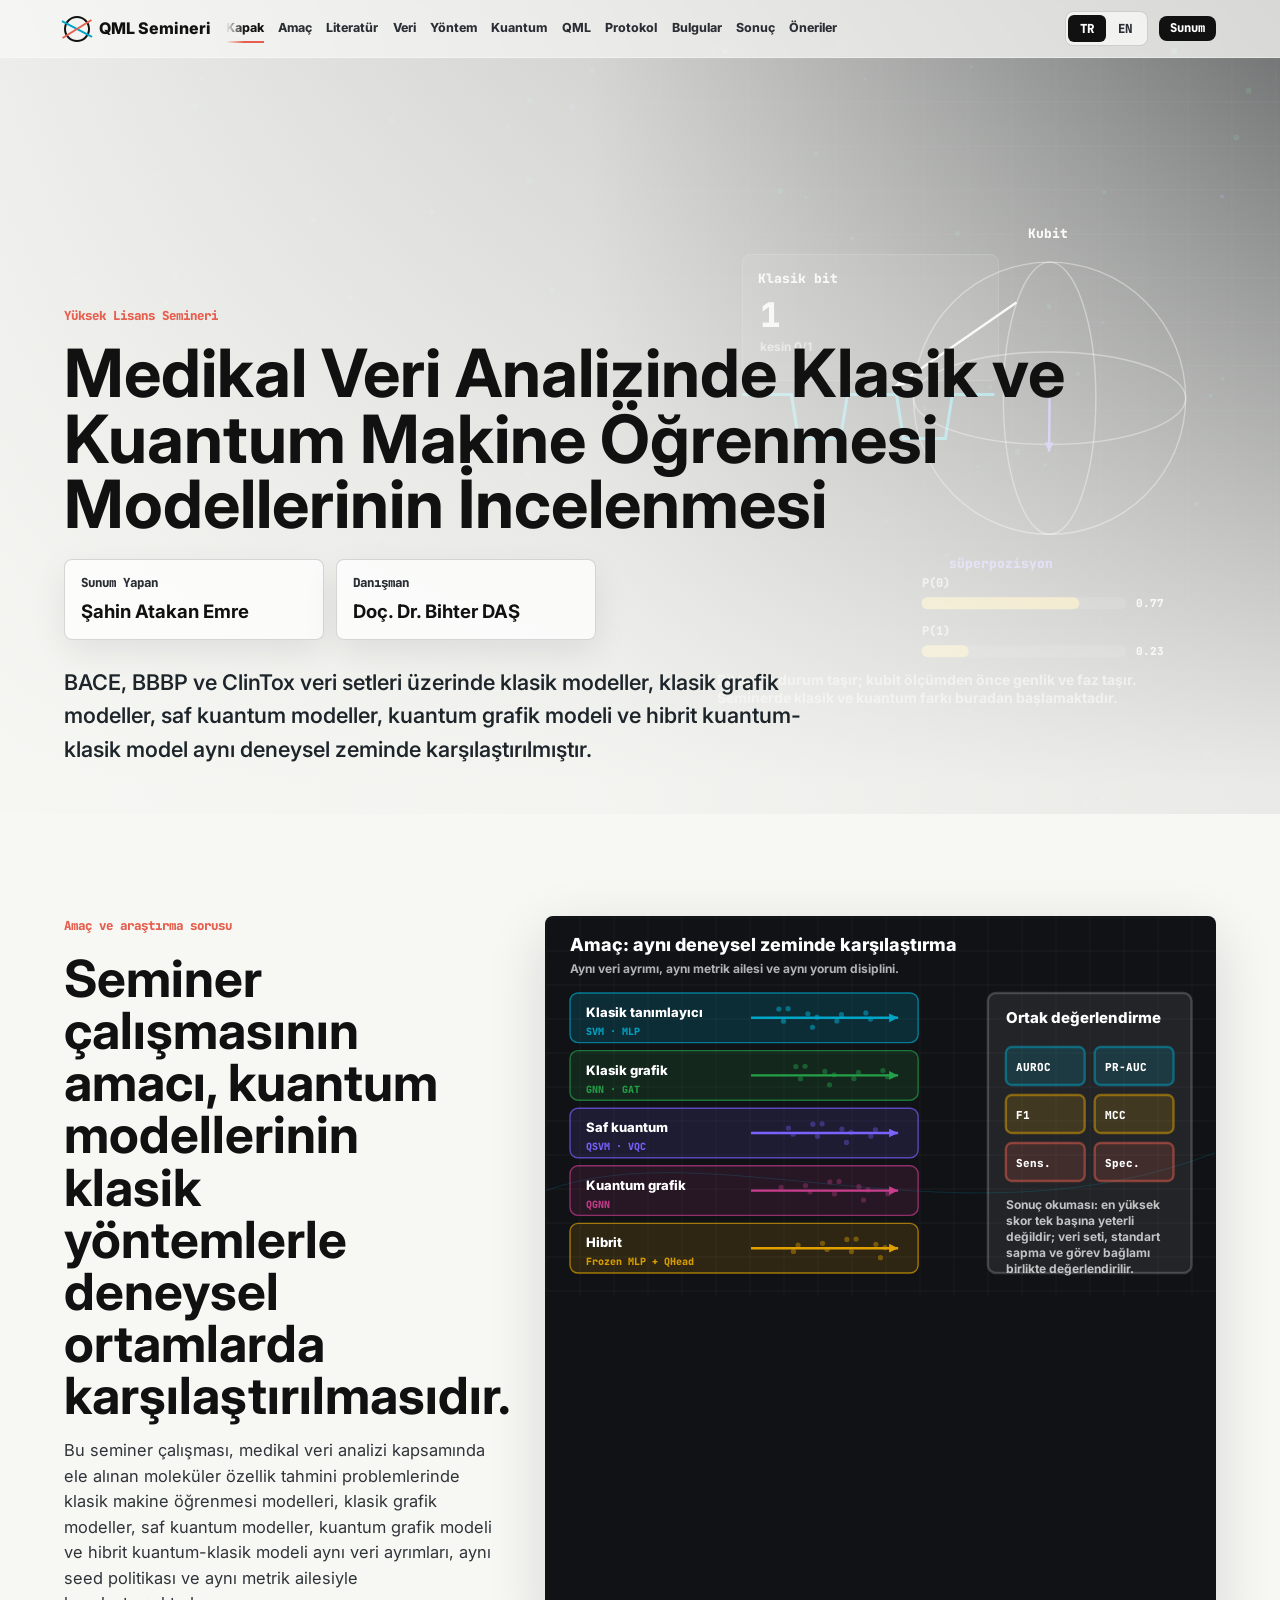
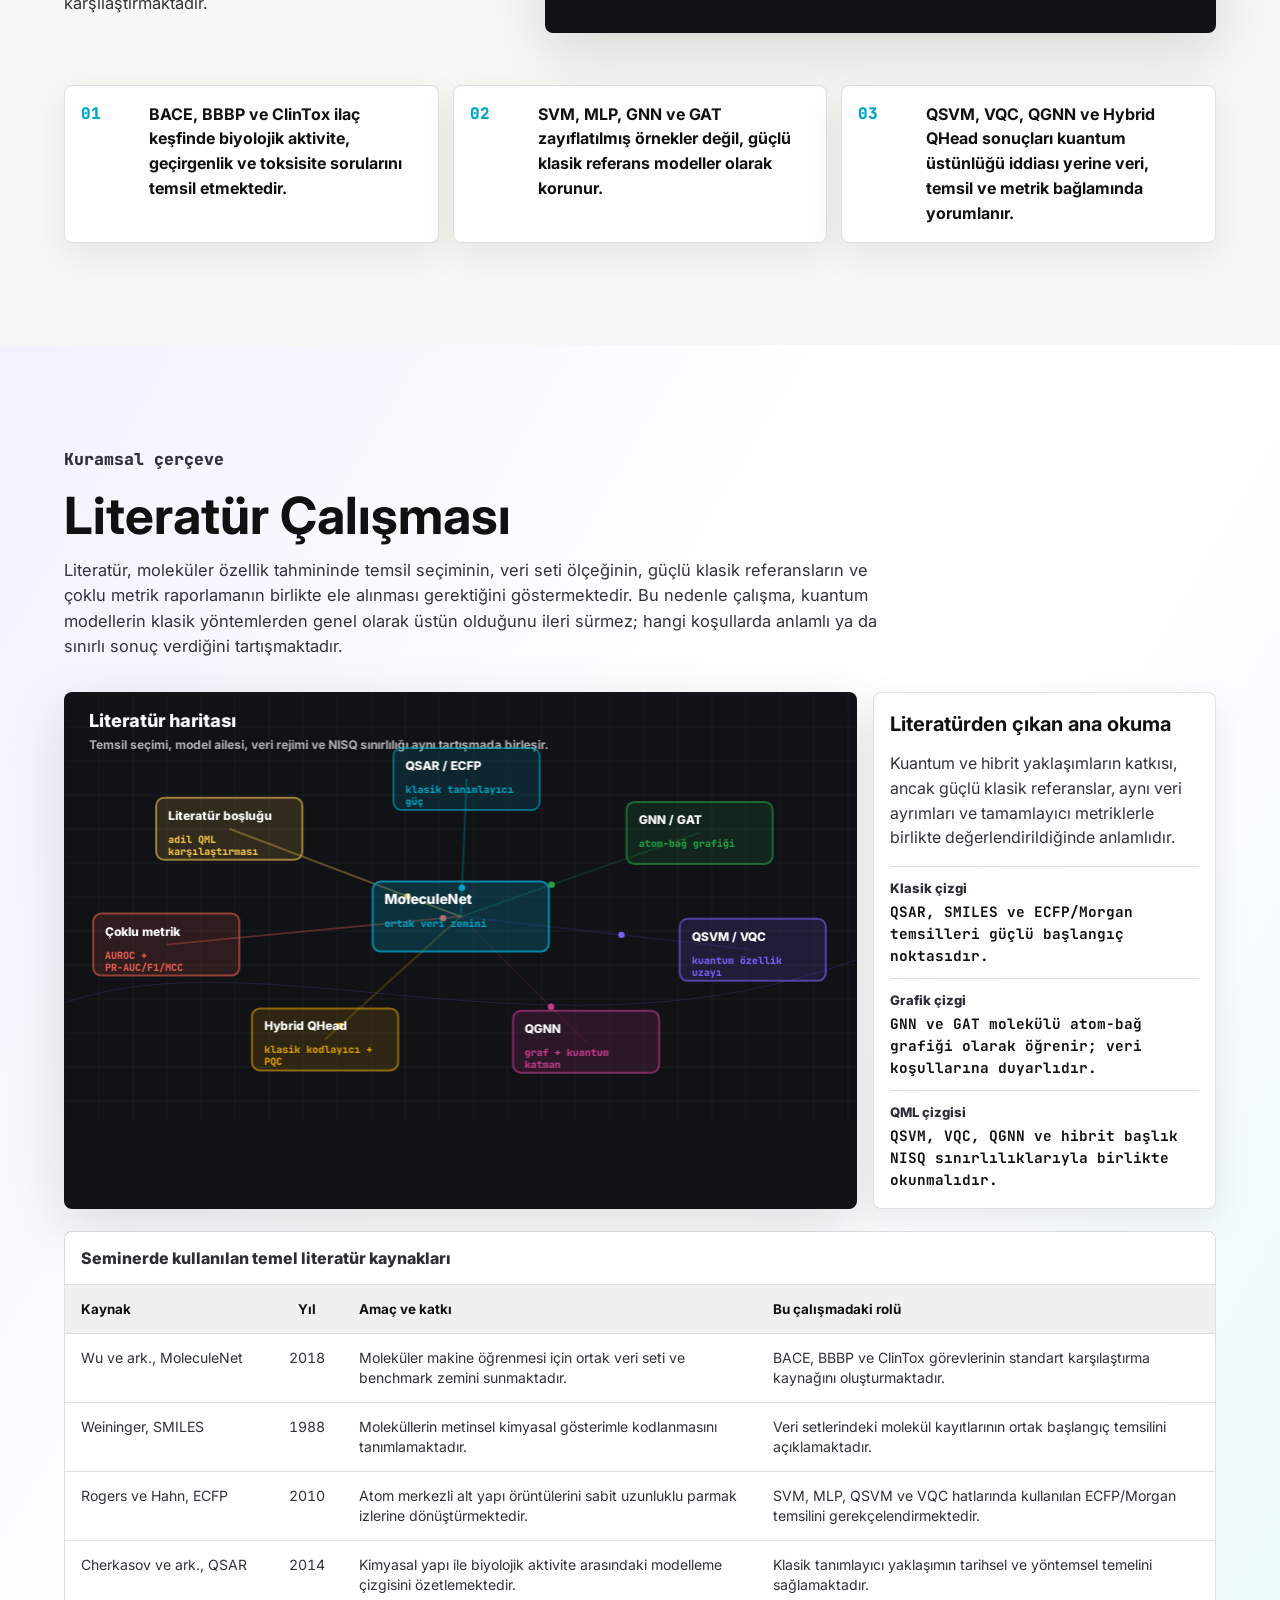
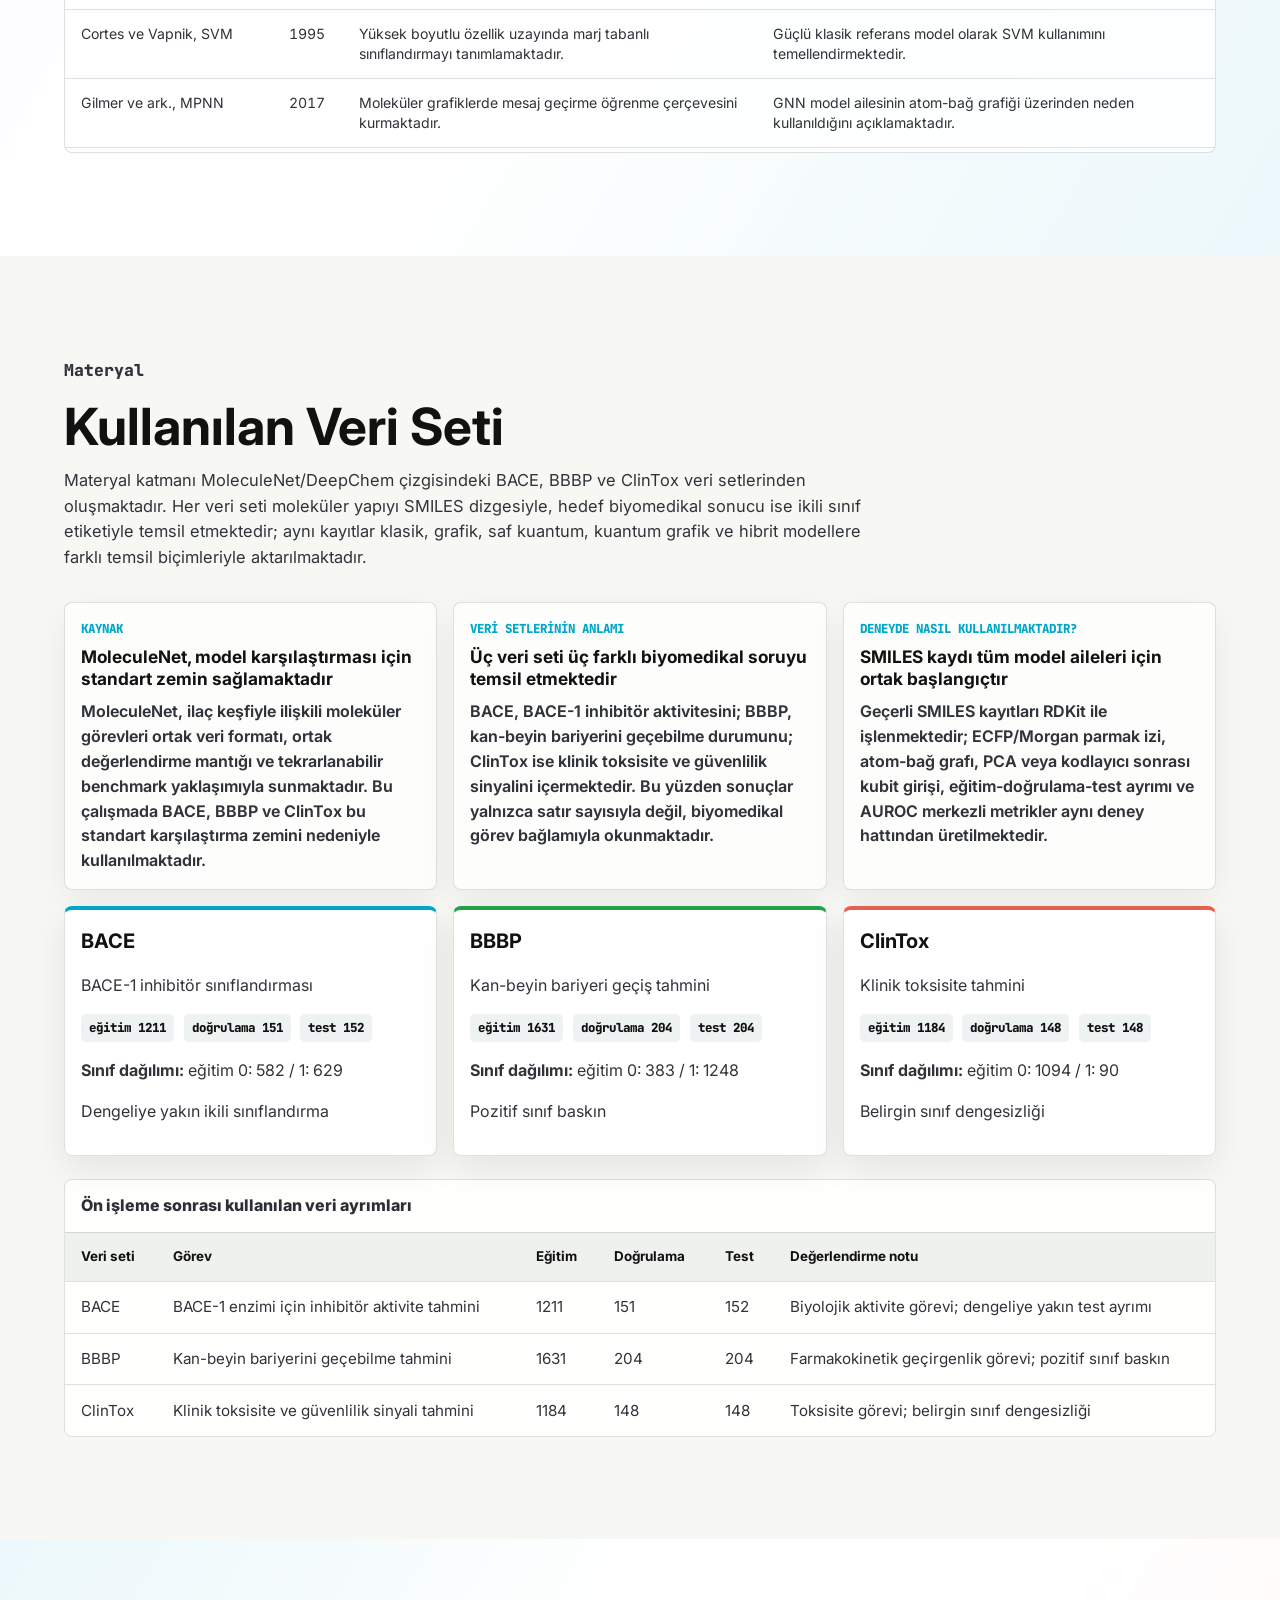
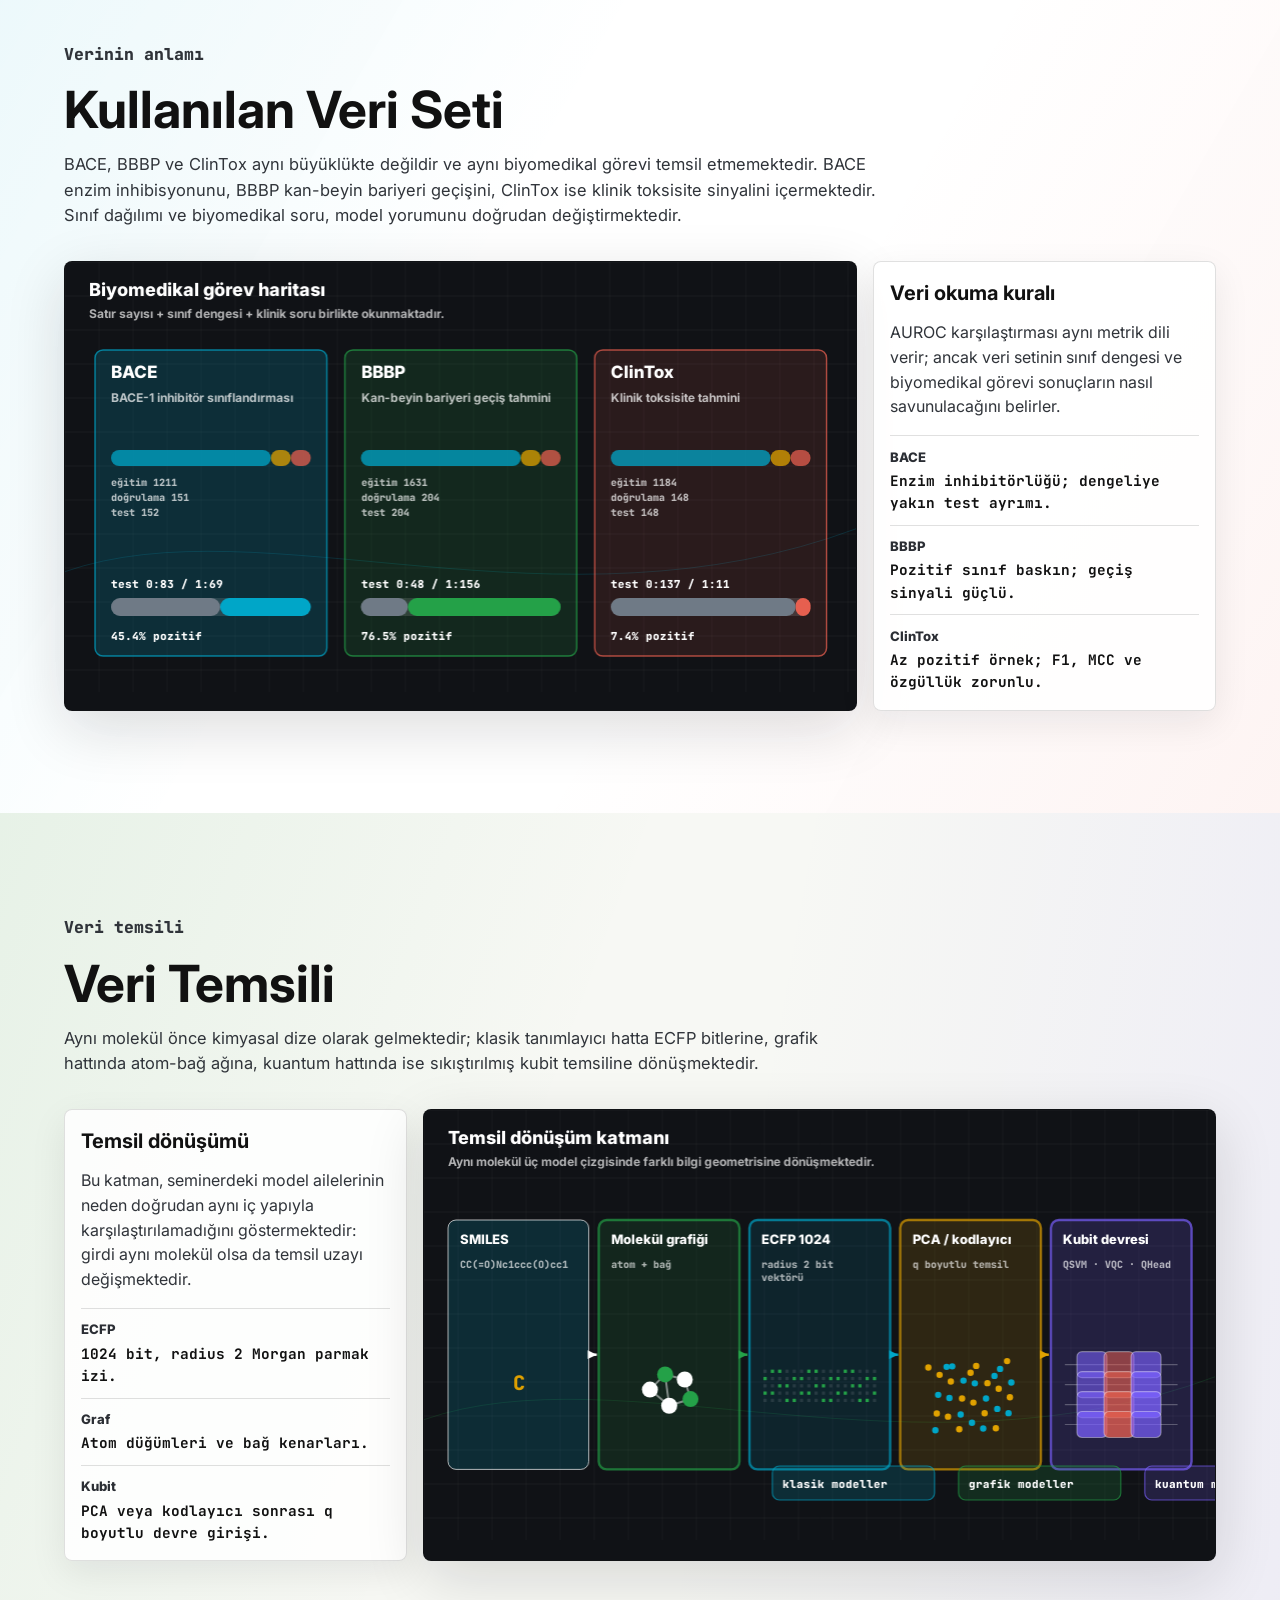
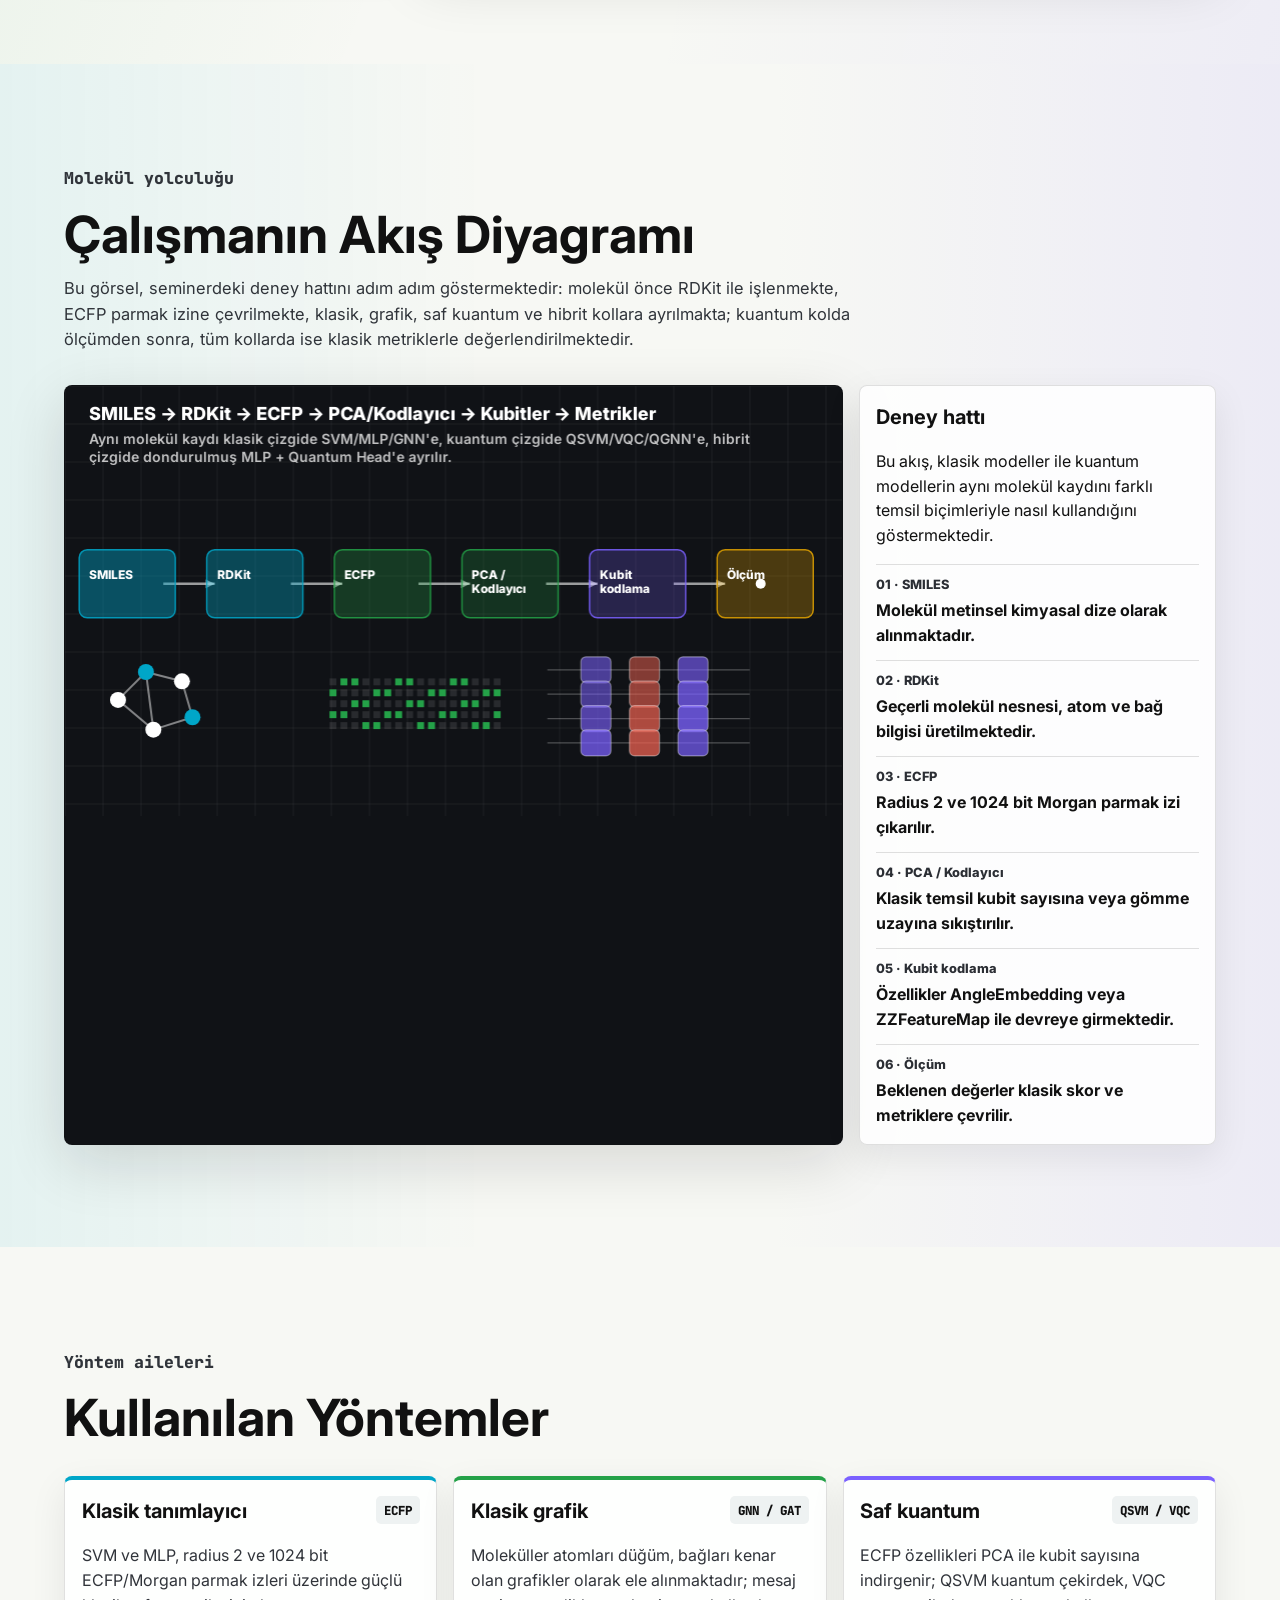
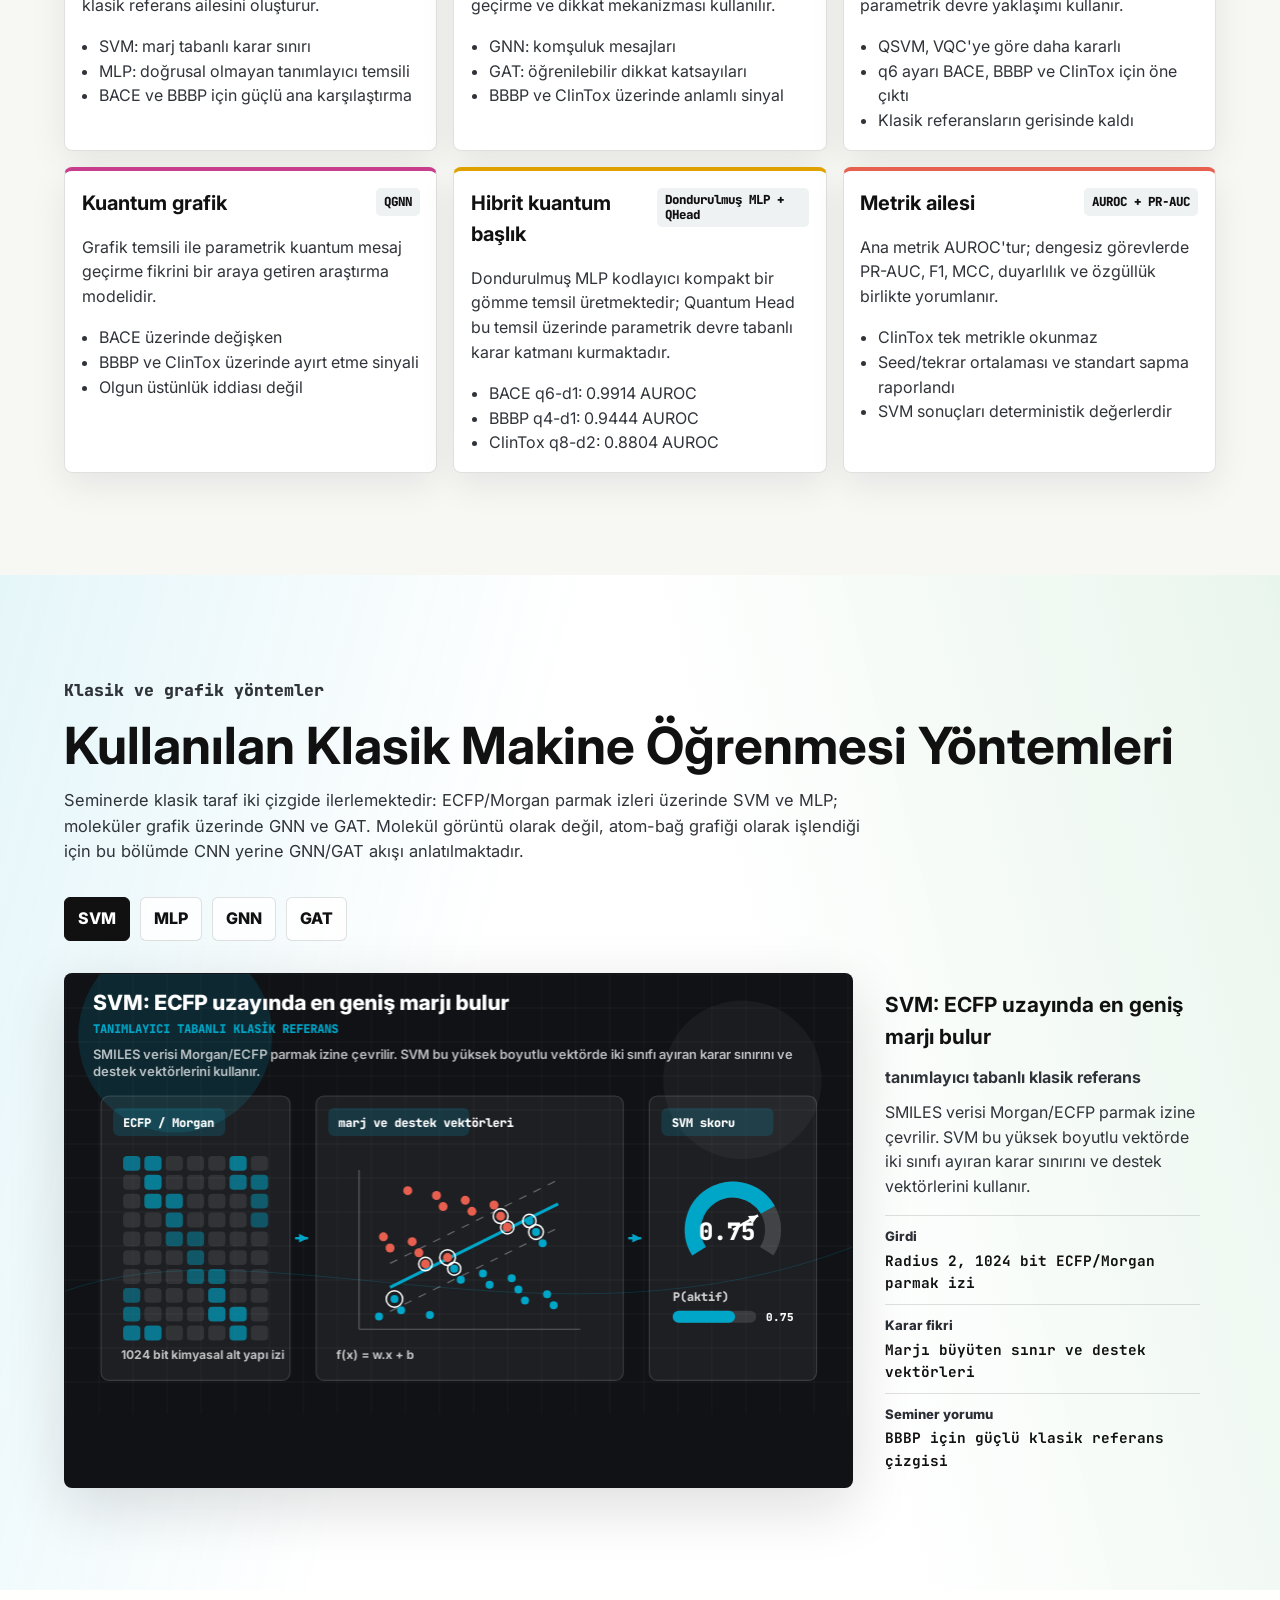
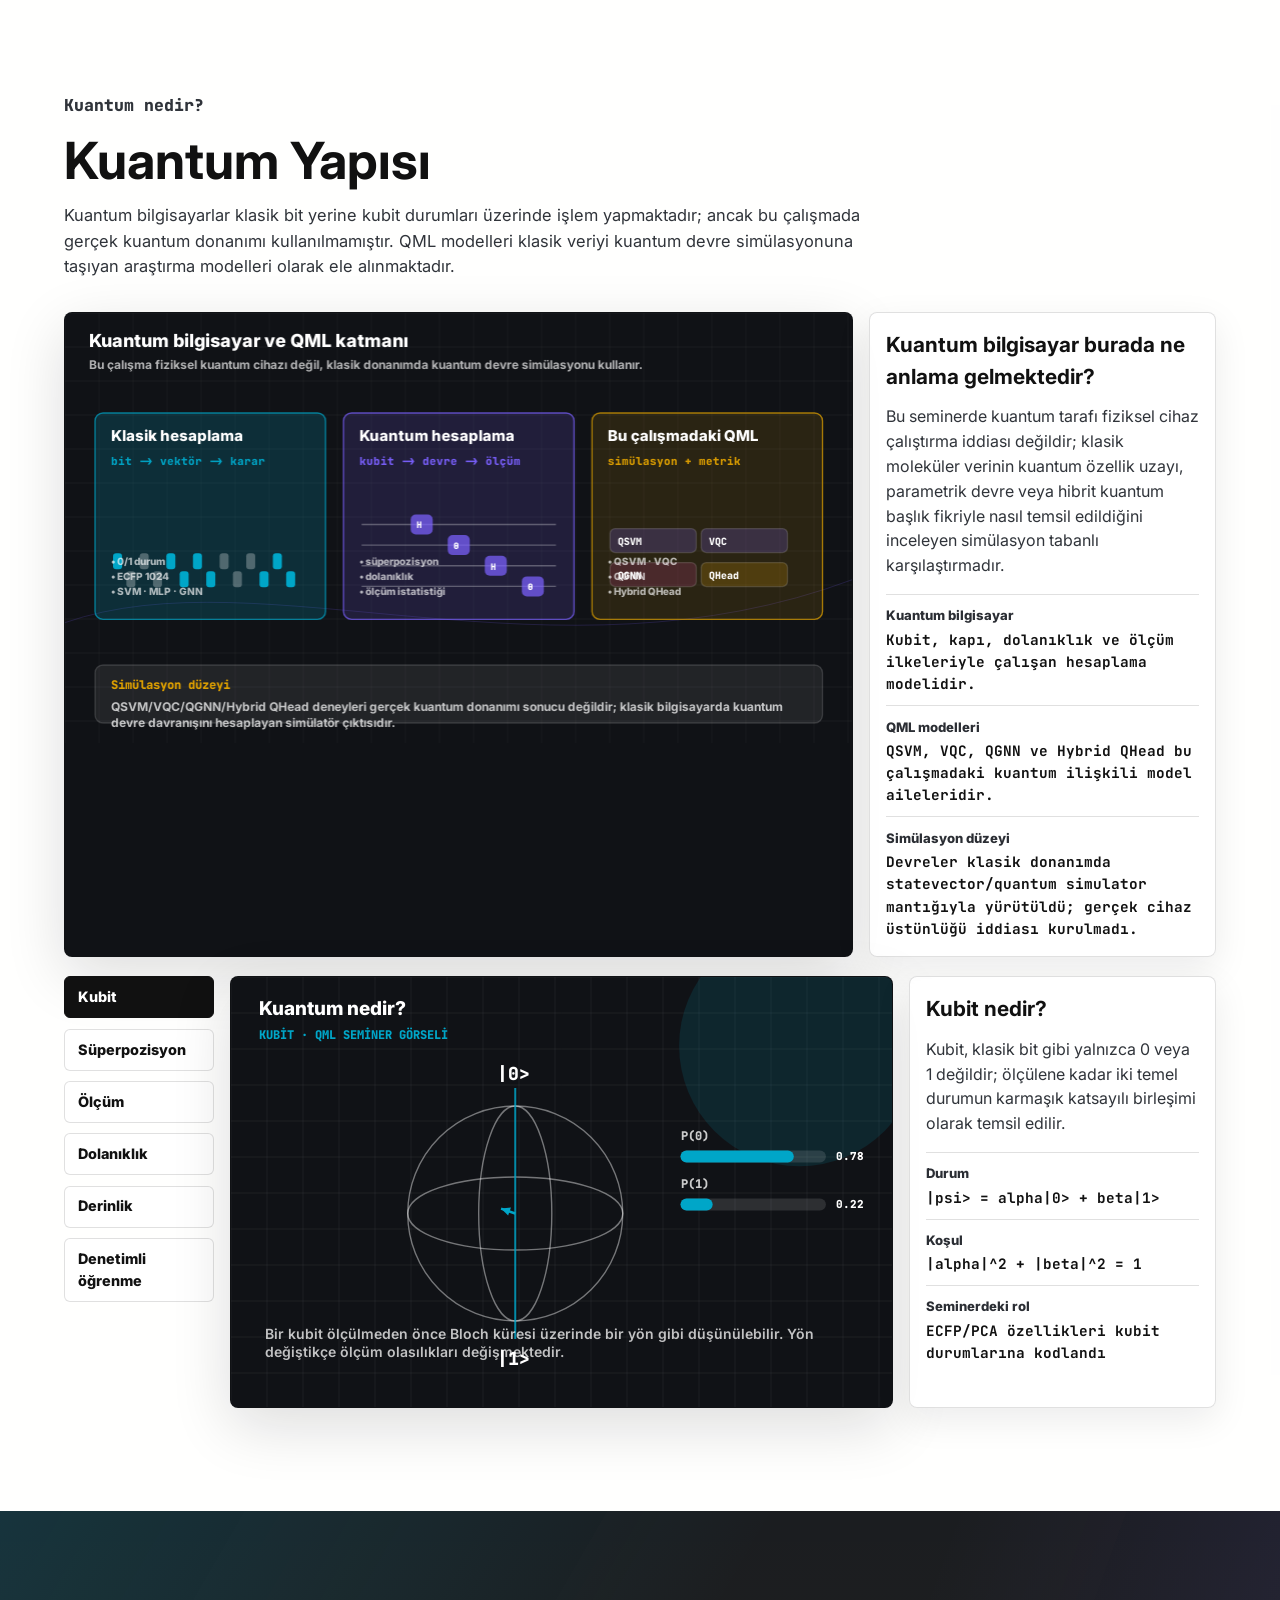
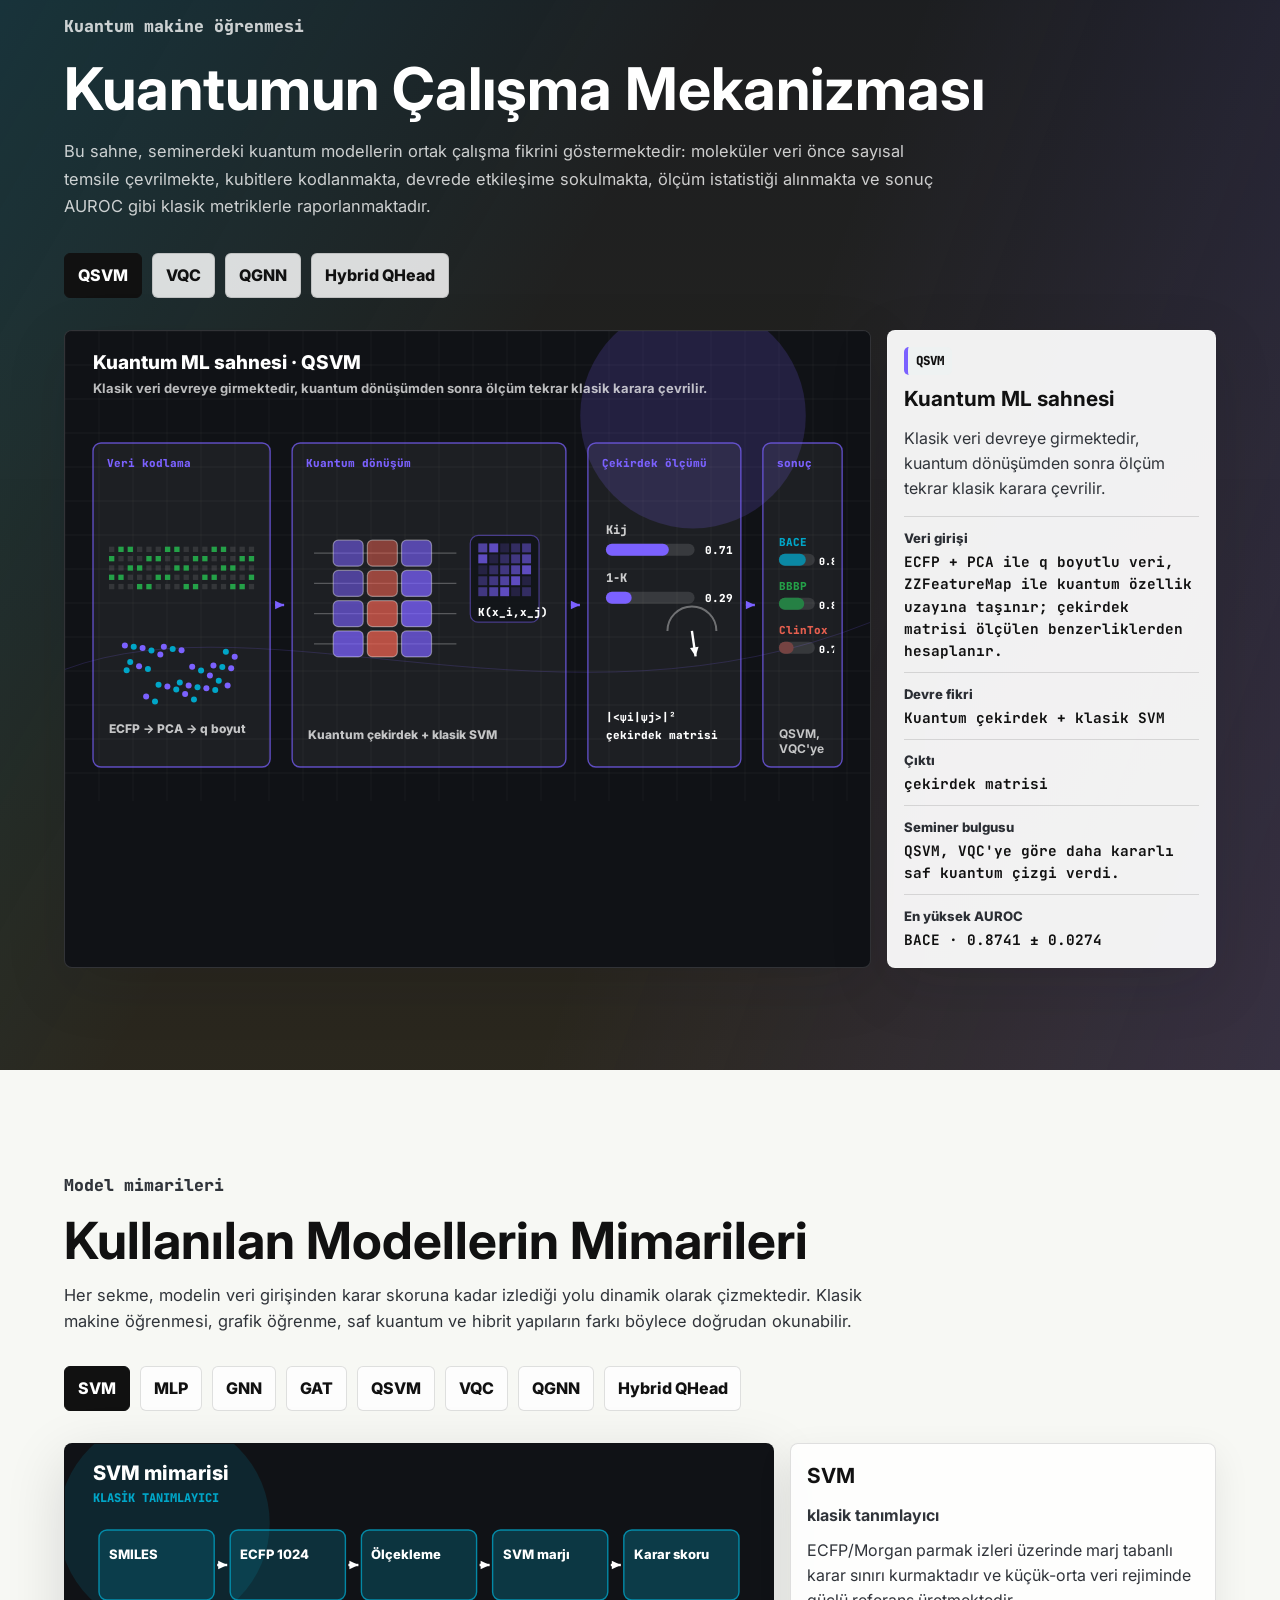
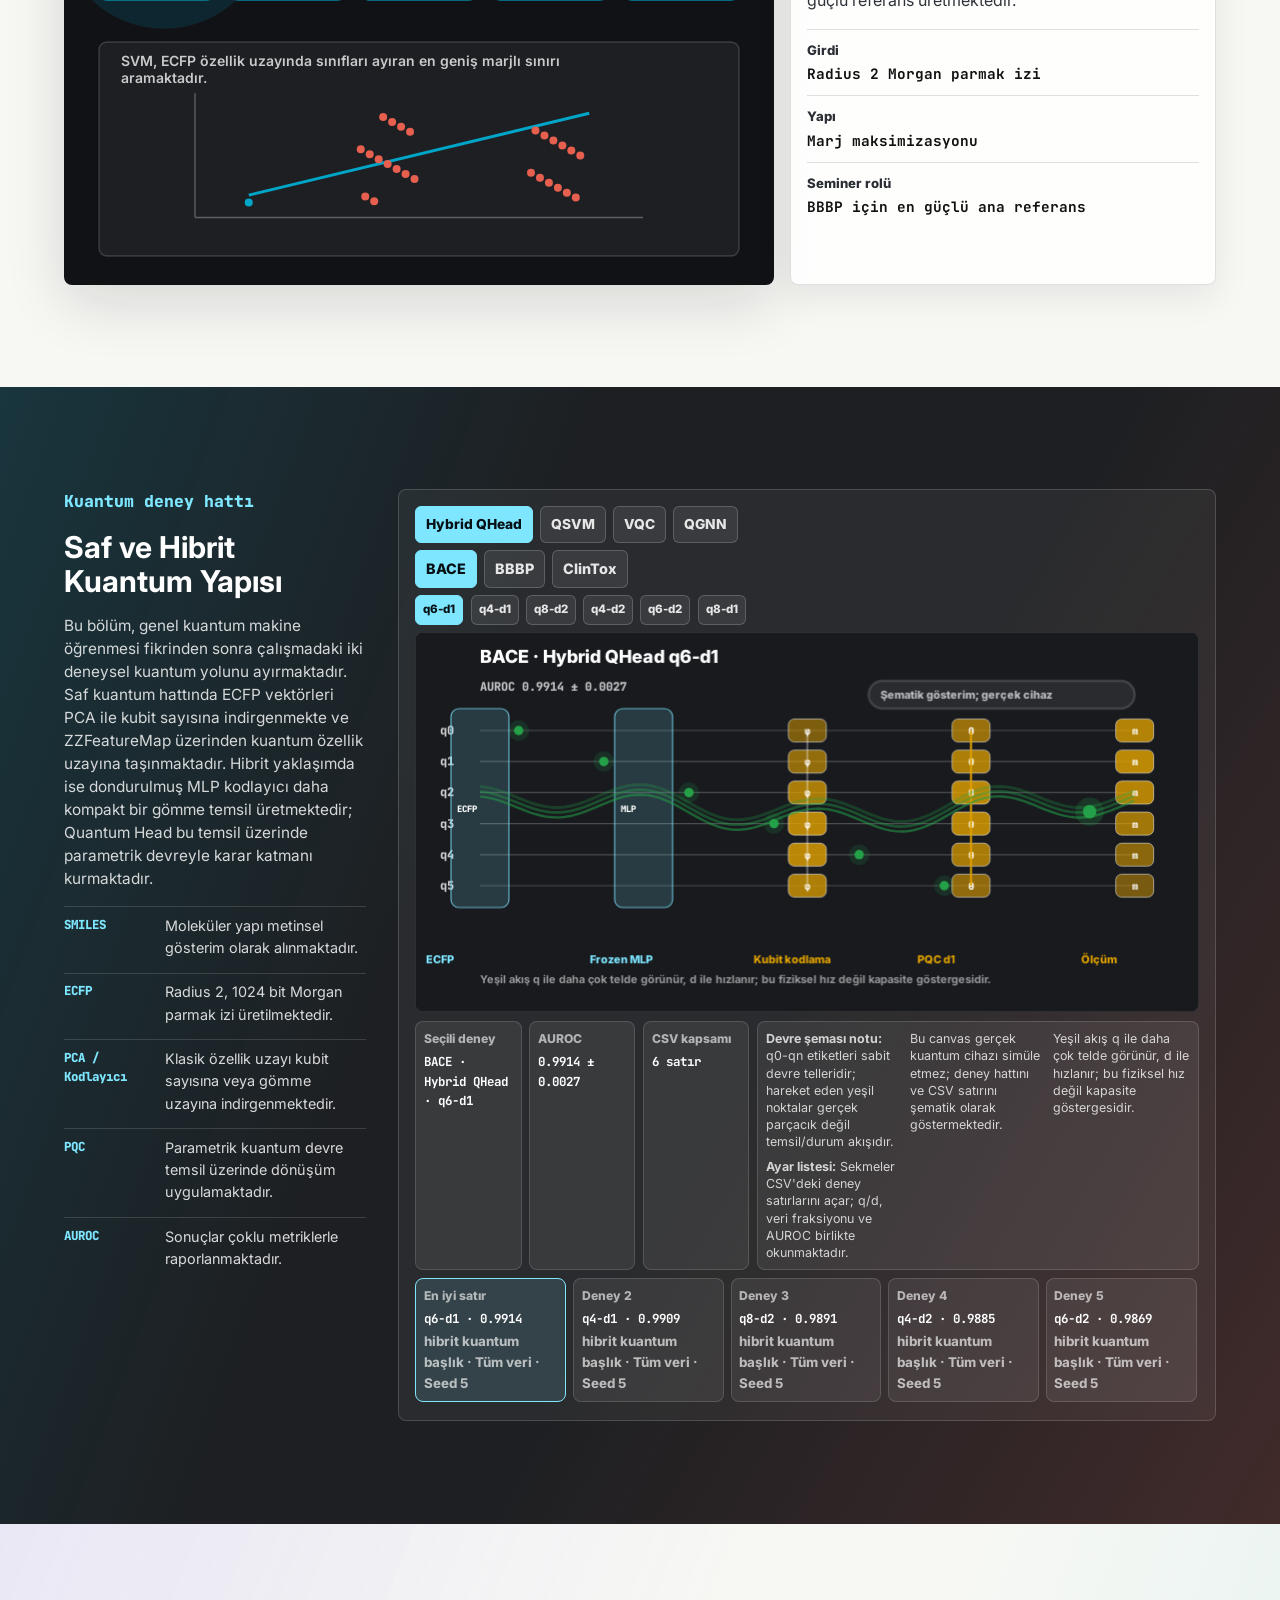
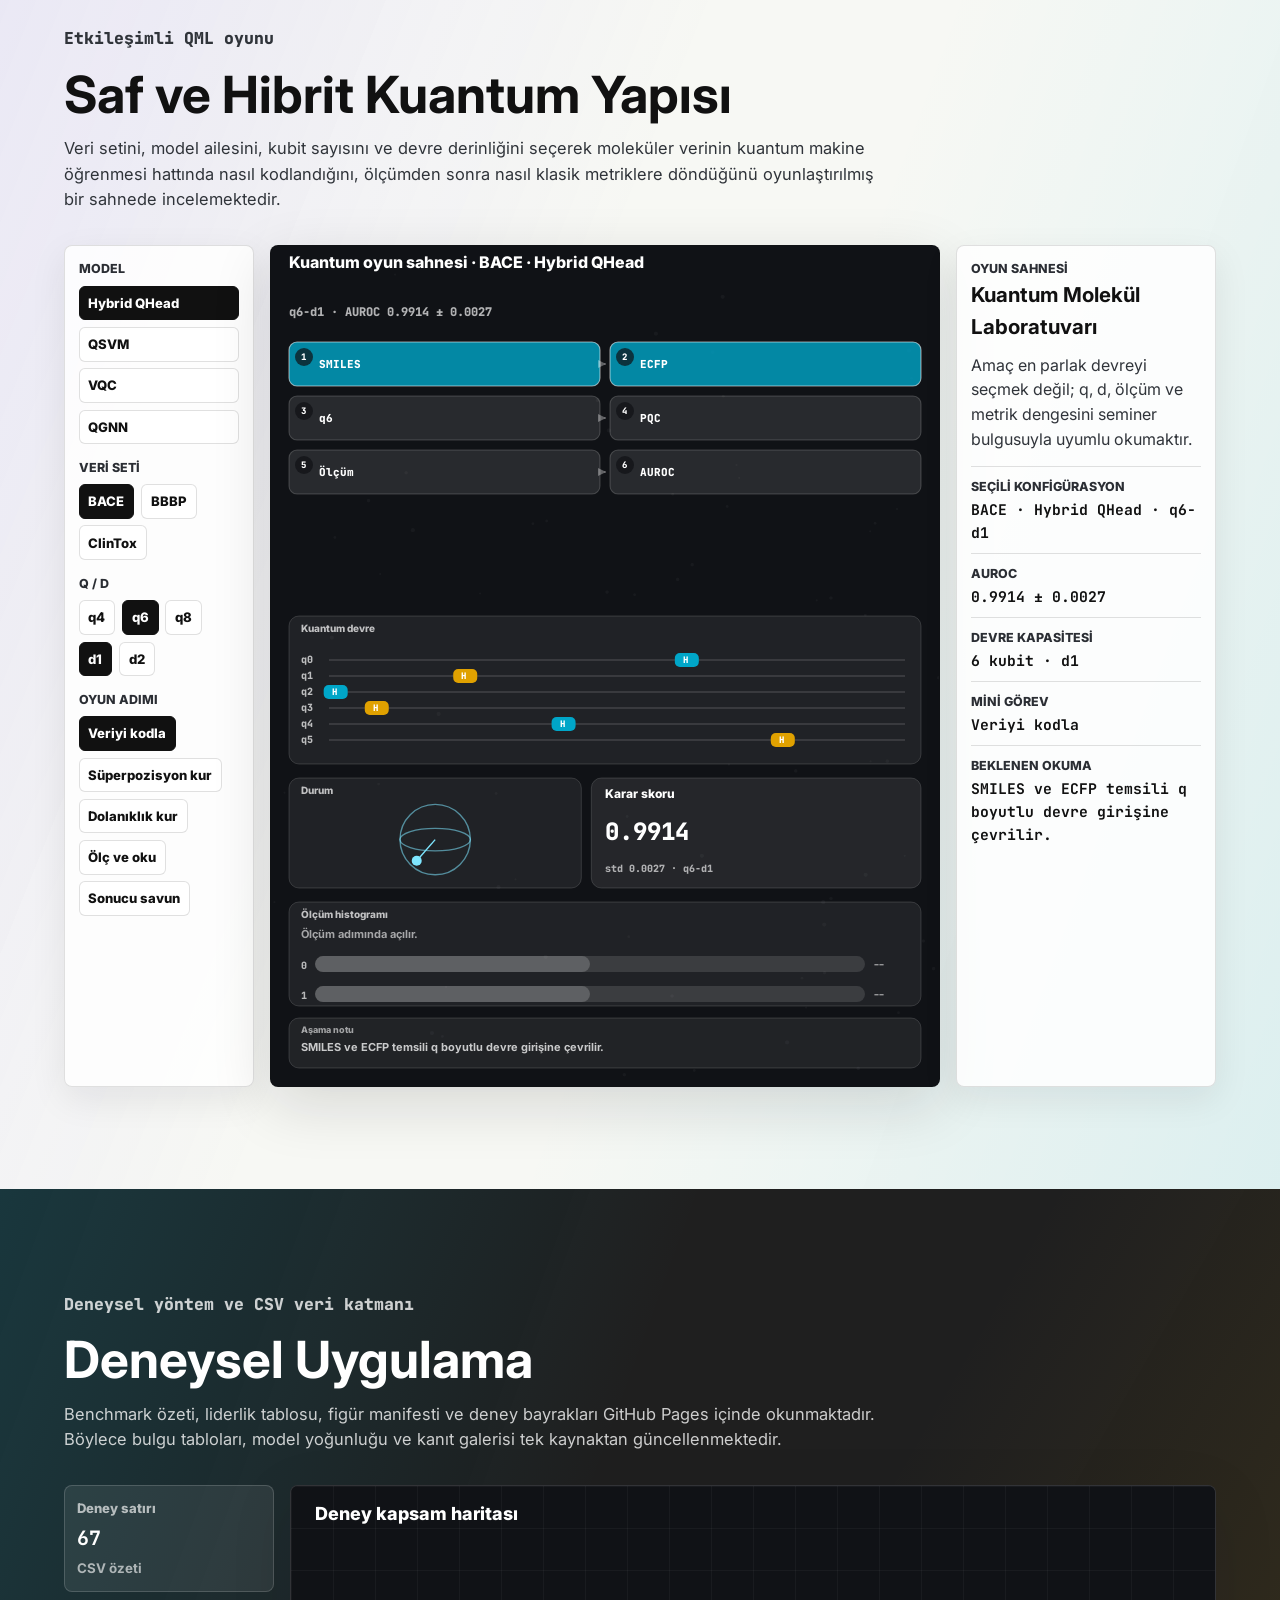
==== frontend/index.html @ 1db584b2 "Add presentation mode for QML seminar with new HTML and CSS styles - Introduced a new HTML file for " ====
<!doctype html>
<html lang="tr">
<head>
  <meta charset="utf-8">
  <meta name="viewport" content="width=device-width, initial-scale=1">
  <meta name="description" content="Medikal veri analizinde klasik ve kuantum makine öğrenmesi modellerinin moleküler özellik tahmini üzerindeki karşılaştırmalı seminer anlatımı.">
  <title>Medikal Veri Analizinde Klasik ve Kuantum Makine Öğrenmesi Modellerinin İncelenmesi</title>
  <link rel="preconnect" href="https://fonts.googleapis.com">
  <link rel="preconnect" href="https://fonts.gstatic.com" crossorigin>
  <link href="https://fonts.googleapis.com/css2?family=Inter:wght@400;500;600;700;800&family=JetBrains+Mono:wght@500;700&display=swap" rel="stylesheet">
  <link rel="stylesheet" href="styles.css?v=20260609-literature-table-1">
</head>
<body>
  <canvas id="quantumField" aria-hidden="true"></canvas>

  <header class="site-header">
    <a class="brand" href="#kapak" aria-label="Ana bölüme git">
      <span class="brand-mark"></span>
      <span>QML Semineri</span>
    </a>
    <div class="header-actions">
      <nav class="nav-links" aria-label="Sayfa bölümleri">
        <a href="#kapak">Kapak</a>
        <a href="#amac">Amaç</a>
        <a href="#literatur">Literatür</a>
        <a href="#veri">Veri</a>
        <a href="#modeller">Yöntem</a>
        <a href="#kuantum-temelleri">Kuantum</a>
        <a href="#quantum-ml-akisi">QML</a>
        <a href="#deney-protokolu">Protokol</a>
        <a href="#sonuclar">Bulgular</a>
        <a href="#sonuc">Sonuç</a>
        <a href="#oneriler">Öneriler</a>
      </nav>
      <div class="language-switcher" aria-label="Dil seçimi">
        <button class="language-button" type="button" data-lang="tr" aria-pressed="true">TR</button>
        <button class="language-button" type="button" data-lang="en" aria-pressed="false">EN</button>
      </div>
      <a class="presentation-link" href="sunum.html" target="_blank" rel="noopener">Sunum</a>
    </div>
  </header>

  <main id="top">
    <section id="kapak" class="hero section-band">
      <canvas id="heroQuantumCanvas" class="hero-quantum-canvas" width="1400" height="900" aria-hidden="true"></canvas>
      <div class="hero-copy">
        <p class="eyebrow">Yüksek Lisans Semineri</p>
        <h1>Medikal Veri Analizinde Klasik ve Kuantum Makine Öğrenmesi Modellerinin İncelenmesi</h1>
        <div class="seminar-cover-meta" aria-label="Seminer kapak bilgileri">
          <div>
            <span>Sunum Yapan</span>
            <strong>Şahin Atakan Emre</strong>
          </div>
          <div>
            <span>Danışman</span>
            <strong>Doç. Dr. Bihter DAŞ</strong>
          </div>
        </div>
        <p class="hero-text">
          BACE, BBBP ve ClinTox veri setleri üzerinde klasik modeller, klasik grafik
          modeller, saf kuantum modeller, kuantum grafik modeli ve hibrit kuantum-klasik
          model aynı deneysel zeminde karşılaştırılmıştır.
        </p>
      </div>
    </section>

    <section id="amac" class="intro-grid section-band">
      <article class="statement">
        <p class="section-kicker">Amaç ve araştırma sorusu</p>
        <h2>Seminer çalışmasının amacı, kuantum modellerinin klasik yöntemlerle deneysel ortamlarda karşılaştırılmasıdır.</h2>
        <p>
          Bu seminer çalışması, medikal veri analizi kapsamında ele alınan moleküler
          özellik tahmini problemlerinde klasik makine öğrenmesi modelleri, klasik grafik
          modeller, saf kuantum modeller, kuantum grafik modeli ve hibrit
          kuantum-klasik modeli aynı veri ayrımları, aynı seed politikası ve aynı metrik
          ailesiyle karşılaştırmaktadır.
        </p>
      </article>
      <div class="aim-visual-stage">
        <canvas id="researchAimCanvas" width="980" height="560" aria-label="Seminer amacını ve karşılaştırma hattını gösteren dinamik görsel"></canvas>
      </div>
      <div class="thesis-points">
        <div class="point">
          <span>01</span>
          <p>BACE, BBBP ve ClinTox ilaç keşfinde biyolojik aktivite, geçirgenlik ve toksisite sorularını temsil etmektedir.</p>
        </div>
        <div class="point">
          <span>02</span>
          <p>SVM, MLP, GNN ve GAT zayıflatılmış örnekler değil, güçlü klasik referans modeller olarak korunur.</p>
        </div>
        <div class="point">
          <span>03</span>
          <p>QSVM, VQC, QGNN ve Hybrid QHead sonuçları kuantum üstünlüğü iddiası yerine veri, temsil ve metrik bağlamında yorumlanır.</p>
        </div>
      </div>
    </section>

    <section id="literatur" class="section-band literature-section">
      <div class="section-heading">
        <p class="section-kicker">Kuramsal çerçeve</p>
        <h2>Literatür Çalışması</h2>
        <p>
          Literatür, moleküler özellik tahmininde temsil seçiminin, veri seti ölçeğinin,
          güçlü klasik referansların ve çoklu metrik raporlamanın birlikte ele alınması
          gerektiğini göstermektedir. Bu nedenle çalışma, kuantum modellerin klasik yöntemlerden
          genel olarak üstün olduğunu ileri sürmez; hangi koşullarda anlamlı ya da sınırlı
          sonuç verdiğini tartışmaktadır.
        </p>
      </div>
      <div class="visual-layout">
        <div class="visual-stage">
          <canvas id="literatureMapCanvas" width="1180" height="620" aria-label="Literatür çalışmasını klasik, grafik, kuantum ve hibrit araştırma çizgileriyle gösteren dinamik harita"></canvas>
        </div>
        <aside class="visual-note">
          <h3>Literatürden çıkan ana okuma</h3>
          <p>Kuantum ve hibrit yaklaşımların katkısı, ancak güçlü klasik referanslar, aynı veri ayrımları ve tamamlayıcı metriklerle birlikte değerlendirildiğinde anlamlıdır.</p>
          <div class="visual-note-list">
            <div><span>Klasik çizgi</span><strong>QSAR, SMILES ve ECFP/Morgan temsilleri güçlü başlangıç noktasıdır.</strong></div>
            <div><span>Grafik çizgi</span><strong>GNN ve GAT molekülü atom-bağ grafiği olarak öğrenir; veri koşullarına duyarlıdır.</strong></div>
            <div><span>QML çizgisi</span><strong>QSVM, VQC, QGNN ve hibrit başlık NISQ sınırlılıklarıyla birlikte okunmalıdır.</strong></div>
          </div>
        </aside>
      </div>
      <div class="literature-table-wrap" aria-label="Seminer literatür kaynakları tablosu">
        <table class="data-table literature-table">
          <caption>Seminerde kullanılan temel literatür kaynakları</caption>
          <thead>
            <tr>
              <th>Kaynak</th>
              <th>Yıl</th>
              <th>Amaç ve katkı</th>
              <th>Bu çalışmadaki rolü</th>
            </tr>
          </thead>
          <tbody>
            <tr>
              <td>Wu ve ark., MoleculeNet</td>
              <td>2018</td>
              <td>Moleküler makine öğrenmesi için ortak veri seti ve benchmark zemini sunmaktadır.</td>
              <td>BACE, BBBP ve ClinTox görevlerinin standart karşılaştırma kaynağını oluşturmaktadır.</td>
            </tr>
            <tr>
              <td>Weininger, SMILES</td>
              <td>1988</td>
              <td>Moleküllerin metinsel kimyasal gösterimle kodlanmasını tanımlamaktadır.</td>
              <td>Veri setlerindeki molekül kayıtlarının ortak başlangıç temsilini açıklamaktadır.</td>
            </tr>
            <tr>
              <td>Rogers ve Hahn, ECFP</td>
              <td>2010</td>
              <td>Atom merkezli alt yapı örüntülerini sabit uzunluklu parmak izlerine dönüştürmektedir.</td>
              <td>SVM, MLP, QSVM ve VQC hatlarında kullanılan ECFP/Morgan temsilini gerekçelendirmektedir.</td>
            </tr>
            <tr>
              <td>Cherkasov ve ark., QSAR</td>
              <td>2014</td>
              <td>Kimyasal yapı ile biyolojik aktivite arasındaki modelleme çizgisini özetlemektedir.</td>
              <td>Klasik tanımlayıcı yaklaşımın tarihsel ve yöntemsel temelini sağlamaktadır.</td>
            </tr>
            <tr>
              <td>Cortes ve Vapnik, SVM</td>
              <td>1995</td>
              <td>Yüksek boyutlu özellik uzayında marj tabanlı sınıflandırmayı tanımlamaktadır.</td>
              <td>Güçlü klasik referans model olarak SVM kullanımını temellendirmektedir.</td>
            </tr>
            <tr>
              <td>Gilmer ve ark., MPNN</td>
              <td>2017</td>
              <td>Moleküler grafiklerde mesaj geçirme öğrenme çerçevesini kurmaktadır.</td>
              <td>GNN model ailesinin atom-bağ grafiği üzerinden neden kullanıldığını açıklamaktadır.</td>
            </tr>
            <tr>
              <td>Veličković ve ark., GAT</td>
              <td>2018</td>
              <td>Graf düğümleri arasında dikkat mekanizmalı mesaj ağırlıklandırması önermektedir.</td>
              <td>GAT modelinin komşu atom katkılarını öğrenilebilir ağırlıklarla ele almasını açıklamaktadır.</td>
            </tr>
            <tr>
              <td>Biamonte ve ark., QML</td>
              <td>2017</td>
              <td>Kuantum algoritmalar ile makine öğrenmesi ilişkisini genel çerçevede incelemektedir.</td>
              <td>QSVM, VQC, QGNN ve hibrit kuantum başlık tartışmasının kuramsal zeminini vermektedir.</td>
            </tr>
            <tr>
              <td>Preskill, NISQ</td>
              <td>2018</td>
              <td>Sınırlı kubit, gürültü ve devre derinliği koşullarındaki kuantum dönemi tanımlamaktadır.</td>
              <td>Gerçek kuantum donanımı yerine devre simülasyonu kullanılmasını sınırlılık bağlamına yerleştirmektedir.</td>
            </tr>
            <tr>
              <td>Havlíček ve ark., kuantum özellik uzayı</td>
              <td>2019</td>
              <td>Kuantum devreleriyle oluşturulan özellik uzaylarının sınıflandırmada kullanımını göstermektedir.</td>
              <td>QSVM ve kuantum çekirdek anlatımının temel dayanaklarından birini oluşturmaktadır.</td>
            </tr>
            <tr>
              <td>Schuld ve Killoran, Hilbert uzayı</td>
              <td>2019</td>
              <td>QML modellerini özellik Hilbert uzayları ve çekirdek bakışıyla açıklamaktadır.</td>
              <td>Kuantum veri kodlama ve kuantum özellik uzayı yorumunu akademik zemine taşımaktadır.</td>
            </tr>
            <tr>
              <td>Cerezo ve ark., VQA</td>
              <td>2021</td>
              <td>Varyasyonel kuantum algoritmaların olanaklarını ve optimizasyon sınırlılıklarını incelemektedir.</td>
              <td>VQC ve parametrik devre tabanlı hibrit başlık yorumunu desteklemektedir.</td>
            </tr>
            <tr>
              <td>Mari ve ark., hibrit transfer öğrenmesi</td>
              <td>2020</td>
              <td>Klasik ağ temsillerinin kuantum devrelerle birleştirilebileceğini göstermektedir.</td>
              <td>Dondurulmuş klasik kodlayıcı ve Quantum Head yaklaşımının hibrit mantığını açıklamaktadır.</td>
            </tr>
            <tr>
              <td>Cerezo ve ark., QML zorlukları</td>
              <td>2022</td>
              <td>QML için veri kodlama, eğitilebilirlik, genelleme ve donanım sınırlılıklarını tartışmaktadır.</td>
              <td>Kuantum üstünlüğü iddiası kurmadan dengeli deneysel yorum yapılmasını desteklemektedir.</td>
            </tr>
          </tbody>
        </table>
      </div>
    </section>

    <section id="veri" class="section-band">
      <div class="section-heading">
        <p class="section-kicker">Materyal</p>
        <h2>Kullanılan Veri Seti</h2>
        <p>
          Materyal katmanı MoleculeNet/DeepChem çizgisindeki BACE, BBBP ve ClinTox
          veri setlerinden oluşmaktadır. Her veri seti moleküler yapıyı SMILES dizgesiyle,
          hedef biyomedikal sonucu ise ikili sınıf etiketiyle temsil etmektedir; aynı kayıtlar
          klasik, grafik, saf kuantum, kuantum grafik ve hibrit modellere farklı temsil
          biçimleriyle aktarılmaktadır.
        </p>
      </div>
      <div class="material-source-grid" aria-label="Veri kaynağı, kullanım amacı ve içerik özeti">
        <article class="material-source-card">
          <span>Kaynak</span>
          <h3>MoleculeNet, model karşılaştırması için standart zemin sağlamaktadır</h3>
          <p>
            MoleculeNet, ilaç keşfiyle ilişkili moleküler görevleri ortak veri formatı,
            ortak değerlendirme mantığı ve tekrarlanabilir benchmark yaklaşımıyla sunmaktadır.
            Bu çalışmada BACE, BBBP ve ClinTox bu standart karşılaştırma zemini nedeniyle kullanılmaktadır.
          </p>
        </article>
        <article class="material-source-card">
          <span>Veri setlerinin anlamı</span>
          <h3>Üç veri seti üç farklı biyomedikal soruyu temsil etmektedir</h3>
          <p>
            BACE, BACE-1 inhibitör aktivitesini; BBBP, kan-beyin bariyerini geçebilme
            durumunu; ClinTox ise klinik toksisite ve güvenlilik sinyalini içermektedir.
            Bu yüzden sonuçlar yalnızca satır sayısıyla değil, biyomedikal görev bağlamıyla okunmaktadır.
          </p>
        </article>
        <article class="material-source-card">
          <span>Deneyde nasıl kullanılmaktadır?</span>
          <h3>SMILES kaydı tüm model aileleri için ortak başlangıçtır</h3>
          <p>
            Geçerli SMILES kayıtları RDKit ile işlenmektedir; ECFP/Morgan parmak izi,
            atom-bağ grafı, PCA veya kodlayıcı sonrası kubit girişi, eğitim-doğrulama-test
            ayrımı ve AUROC merkezli metrikler aynı deney hattından üretilmektedir.
          </p>
        </article>
      </div>
      <div class="dataset-grid" id="datasetCards"></div>
      <div class="data-table-wrap">
        <table class="data-table">
          <caption>Ön işleme sonrası kullanılan veri ayrımları</caption>
          <thead>
            <tr>
              <th>Veri seti</th>
              <th>Görev</th>
              <th>Eğitim</th>
              <th>Doğrulama</th>
              <th>Test</th>
              <th>Değerlendirme notu</th>
            </tr>
          </thead>
          <tbody>
            <tr>
              <td>BACE</td>
              <td>BACE-1 enzimi için inhibitör aktivite tahmini</td>
              <td>1211</td>
              <td>151</td>
              <td>152</td>
              <td>Biyolojik aktivite görevi; dengeliye yakın test ayrımı</td>
            </tr>
            <tr>
              <td>BBBP</td>
              <td>Kan-beyin bariyerini geçebilme tahmini</td>
              <td>1631</td>
              <td>204</td>
              <td>204</td>
              <td>Farmakokinetik geçirgenlik görevi; pozitif sınıf baskın</td>
            </tr>
            <tr>
              <td>ClinTox</td>
              <td>Klinik toksisite ve güvenlilik sinyali tahmini</td>
              <td>1184</td>
              <td>148</td>
              <td>148</td>
              <td>Toksisite görevi; belirgin sınıf dengesizliği</td>
            </tr>
          </tbody>
        </table>
      </div>
    </section>

    <section id="veri-anlami" class="section-band visual-analysis-section data-meaning-section">
      <div class="section-heading">
        <p class="section-kicker">Verinin anlamı</p>
        <h2>Kullanılan Veri Seti</h2>
        <p>
          BACE, BBBP ve ClinTox aynı büyüklükte değildir ve aynı biyomedikal görevi temsil etmemektedir.
          BACE enzim inhibisyonunu, BBBP kan-beyin bariyeri geçişini, ClinTox ise klinik toksisite sinyalini
          içermektedir. Sınıf dağılımı ve biyomedikal soru, model yorumunu doğrudan değiştirmektedir.
        </p>
      </div>
      <div class="visual-layout">
        <div class="visual-stage">
          <canvas id="datasetMeaningCanvas" width="1180" height="620" aria-label="Veri setlerinin biyomedikal anlam ve sınıf dağılım haritası"></canvas>
        </div>
        <aside class="visual-note">
          <h3>Veri okuma kuralı</h3>
          <p>AUROC karşılaştırması aynı metrik dili verir; ancak veri setinin sınıf dengesi ve biyomedikal görevi sonuçların nasıl savunulacağını belirler.</p>
          <div class="visual-note-list">
            <div><span>BACE</span><strong>Enzim inhibitörlüğü; dengeliye yakın test ayrımı.</strong></div>
            <div><span>BBBP</span><strong>Pozitif sınıf baskın; geçiş sinyali güçlü.</strong></div>
            <div><span>ClinTox</span><strong>Az pozitif örnek; F1, MCC ve özgüllük zorunlu.</strong></div>
          </div>
        </aside>
      </div>
    </section>

    <section id="veri-temsili" class="section-band visual-analysis-section representation-section">
      <div class="section-heading">
        <p class="section-kicker">Veri temsili</p>
        <h2>Veri Temsili</h2>
        <p>
          Aynı molekül önce kimyasal dize olarak gelmektedir; klasik tanımlayıcı hatta ECFP bitlerine,
          grafik hattında atom-bağ ağına, kuantum hattında ise sıkıştırılmış kubit temsiline dönüşmektedir.
        </p>
      </div>
      <div class="visual-layout reverse">
        <aside class="visual-note">
          <h3>Temsil dönüşümü</h3>
          <p>Bu katman, seminerdeki model ailelerinin neden doğrudan aynı iç yapıyla karşılaştırılamadığını göstermektedir: girdi aynı molekül olsa da temsil uzayı değişmektedir.</p>
          <div class="visual-note-list">
            <div><span>ECFP</span><strong>1024 bit, radius 2 Morgan parmak izi.</strong></div>
            <div><span>Graf</span><strong>Atom düğümleri ve bağ kenarları.</strong></div>
            <div><span>Kubit</span><strong>PCA veya kodlayıcı sonrası q boyutlu devre girişi.</strong></div>
          </div>
        </aside>
        <div class="visual-stage">
          <canvas id="dataRepresentationCanvas" width="1180" height="620" aria-label="SMILES verisinin ECFP, grafik, PCA ve kubit temsiline dönüşümü"></canvas>
        </div>
      </div>
    </section>

    <section id="yolculuk" class="section-band molecule-journey">
      <div class="section-heading">
        <p class="section-kicker">Molekül yolculuğu</p>
        <h2>Çalışmanın Akış Diyagramı</h2>
        <p>
          Bu görsel, seminerdeki deney hattını adım adım göstermektedir: molekül önce RDKit ile işlenmekte,
          ECFP parmak izine çevrilmekte, klasik, grafik, saf kuantum ve hibrit kollara ayrılmakta;
          kuantum kolda ölçümden sonra, tüm kollarda ise klasik metriklerle değerlendirilmektedir.
        </p>
      </div>
      <div class="journey-layout">
        <div class="journey-stage">
          <canvas id="moleculeJourneyCanvas" width="1200" height="620" aria-label="SMILES'tan model kararına molekül yolculuğu"></canvas>
        </div>
        <aside class="journey-note" id="journeyNote"></aside>
      </div>
    </section>

    <section id="modeller" class="section-band">
      <div class="section-heading">
        <p class="section-kicker">Yöntem aileleri</p>
        <h2>Kullanılan Yöntemler</h2>
      </div>
      <div class="model-grid" id="modelFamilies"></div>
    </section>

    <section id="klasik-akis" class="section-band classical-method-section">
      <div class="section-heading">
        <p class="section-kicker">Klasik ve grafik yöntemler</p>
        <h2>Kullanılan Klasik Makine Öğrenmesi Yöntemleri</h2>
        <p>
          Seminerde klasik taraf iki çizgide ilerlemektedir: ECFP/Morgan parmak izleri üzerinde
          SVM ve MLP; moleküler grafik üzerinde GNN ve GAT. Molekül görüntü olarak değil,
          atom-bağ grafiği olarak işlendiği için bu bölümde CNN yerine GNN/GAT akışı anlatılmaktadır.
        </p>
      </div>
      <div class="classical-visual-layout">
        <div class="result-controls classical-visual-tabs" id="classicalVisualTabs" aria-label="Klasik ve grafik yöntem seçimi"></div>
        <div class="classical-visual-stage">
          <canvas id="classicalVisualCanvas" width="1100" height="620" aria-label="Klasik ve grafik makine öğrenmesi modellerini anlatan dinamik görsel"></canvas>
        </div>
        <aside class="classical-visual-note" id="classicalVisualNote"></aside>
      </div>
    </section>

    <section id="kuantum-temelleri" class="section-band quantum-basics">
      <div class="section-heading">
        <p class="section-kicker">Kuantum nedir?</p>
        <h2>Kuantum Yapısı</h2>
        <p>
          Kuantum bilgisayarlar klasik bit yerine kubit durumları üzerinde işlem yapmaktadır;
          ancak bu çalışmada gerçek kuantum donanımı kullanılmamıştır. QML modelleri klasik
          veriyi kuantum devre simülasyonuna taşıyan araştırma modelleri olarak ele alınmaktadır.
        </p>
      </div>
      <div class="quantum-primer-layout">
        <div class="quantum-primer-stage">
          <canvas id="quantumOverviewCanvas" width="1180" height="620" aria-label="Kuantum bilgisayar, QML model aileleri ve simülasyon düzeyini anlatan dinamik genel bakış"></canvas>
        </div>
        <aside class="quantum-primer-note">
          <h3>Kuantum bilgisayar burada ne anlama gelmektedir?</h3>
          <p>Bu seminerde kuantum tarafı fiziksel cihaz çalıştırma iddiası değildir; klasik moleküler verinin kuantum özellik uzayı, parametrik devre veya hibrit kuantum başlık fikriyle nasıl temsil edildiğini inceleyen simülasyon tabanlı karşılaştırmadır.</p>
          <div class="concept-facts">
            <div class="concept-fact"><span>Kuantum bilgisayar</span><strong>Kubit, kapı, dolanıklık ve ölçüm ilkeleriyle çalışan hesaplama modelidir.</strong></div>
            <div class="concept-fact"><span>QML modelleri</span><strong>QSVM, VQC, QGNN ve Hybrid QHead bu çalışmadaki kuantum ilişkili model aileleridir.</strong></div>
            <div class="concept-fact"><span>Simülasyon düzeyi</span><strong>Devreler klasik donanımda statevector/quantum simulator mantığıyla yürütüldü; gerçek cihaz üstünlüğü iddiası kurulmadı.</strong></div>
          </div>
        </aside>
      </div>
      <div class="concept-layout">
        <div class="concept-controls">
          <div class="result-controls small vertical" id="conceptTabs" aria-label="Kuantum kavram seçimi"></div>
        </div>
        <div class="concept-stage">
          <canvas id="quantumConceptCanvas" width="980" height="620" aria-label="Kuantum kavramlarını anlatan dinamik görsel"></canvas>
        </div>
        <aside class="concept-note" id="conceptNote"></aside>
      </div>
    </section>

    <section id="quantum-ml-akisi" class="section-band quantum-model-section">
      <div class="section-heading">
        <p class="section-kicker">Kuantum makine öğrenmesi</p>
        <h2>Kuantumun Çalışma Mekanizması</h2>
        <p>
          Bu sahne, seminerdeki kuantum modellerin ortak çalışma fikrini göstermektedir:
          moleküler veri önce sayısal temsile çevrilmekte, kubitlere kodlanmakta,
          devrede etkileşime sokulmakta, ölçüm istatistiği alınmakta ve sonuç AUROC gibi
          klasik metriklerle raporlanmaktadır.
        </p>
      </div>
      <div class="quantum-model-layout">
        <div class="result-controls quantum-model-tabs" id="quantumModelTabs" aria-label="Kuantum makine öğrenmesi model seçimi"></div>
        <div class="quantum-model-stage">
          <canvas id="quantumModelFlowCanvas" width="1200" height="680" aria-label="Kuantum makine öğrenmesi modellerinin veri, devre, ölçüm ve sonuç çalışma akışı"></canvas>
        </div>
        <aside class="quantum-model-note" id="quantumModelNote"></aside>
      </div>
    </section>

    <section id="mimari" class="section-band architecture-section">
      <div class="section-heading">
        <p class="section-kicker">Model mimarileri</p>
        <h2>Kullanılan Modellerin Mimarileri</h2>
        <p>
          Her sekme, modelin veri girişinden karar skoruna kadar izlediği yolu
          dinamik olarak çizmektedir. Klasik makine öğrenmesi, grafik öğrenme, saf kuantum
          ve hibrit yapıların farkı böylece doğrudan okunabilir.
        </p>
      </div>
      <div class="architecture-layout">
        <div class="result-controls architecture-tabs" id="architectureTabs" aria-label="Model mimarisi seçimi"></div>
        <div class="architecture-stage">
          <canvas id="modelArchitectureCanvas" width="1100" height="620" aria-label="Model mimarilerini anlatan dinamik görsel"></canvas>
        </div>
        <aside class="architecture-note" id="architectureNote"></aside>
      </div>
    </section>

    <section id="kuantum-akis" class="quantum-flow section-band">
      <div class="flow-copy">
        <p class="section-kicker">Kuantum deney hattı</p>
        <h2>Saf ve Hibrit Kuantum Yapısı</h2>
        <p>
          Bu bölüm, genel kuantum makine öğrenmesi fikrinden sonra çalışmadaki iki deneysel
          kuantum yolunu ayırmaktadır. Saf kuantum hattında ECFP vektörleri PCA ile
          kubit sayısına indirgenmekte ve ZZFeatureMap üzerinden kuantum özellik uzayına taşınmaktadır.
          Hibrit yaklaşımda ise dondurulmuş MLP kodlayıcı daha kompakt bir gömme temsil üretmektedir;
          Quantum Head bu temsil üzerinde parametrik devreyle karar katmanı kurmaktadır.
        </p>
        <ol class="pipeline-list">
          <li><span>SMILES</span> Moleküler yapı metinsel gösterim olarak alınmaktadır.</li>
          <li><span>ECFP</span> Radius 2, 1024 bit Morgan parmak izi üretilmektedir.</li>
          <li><span>PCA / Kodlayıcı</span> Klasik özellik uzayı kubit sayısına veya gömme uzayına indirgenmektedir.</li>
          <li><span>PQC</span> Parametrik kuantum devre temsil üzerinde dönüşüm uygulamaktadır.</li>
          <li><span>AUROC</span> Sonuçlar çoklu metriklerle raporlanmaktadır.</li>
        </ol>
      </div>
      <div class="circuit-stage">
        <div class="result-controls quantum-run-tabs" id="quantumRunModelTabs" aria-label="Kuantum model seçimi"></div>
        <div class="result-controls small quantum-run-tabs" id="quantumRunTaskTabs" aria-label="Kuantum veri seti seçimi"></div>
        <div class="result-controls micro quantum-experiment-tabs" id="quantumExperimentTabs" aria-label="Deney satırı seçimi"></div>
        <canvas id="circuitCanvas" width="900" height="520" aria-label="Animasyonlu kuantum devre görselleştirmesi"></canvas>
        <div class="quantum-run-note" id="quantumRunNote"></div>
      </div>
    </section>

    <section id="quantum-oyun" class="section-band quantum-game-section">
      <div class="section-heading">
        <p class="section-kicker">Etkileşimli QML oyunu</p>
        <h2>Saf ve Hibrit Kuantum Yapısı</h2>
        <p>
          Veri setini, model ailesini, kubit sayısını ve devre derinliğini seçerek
          moleküler verinin kuantum makine öğrenmesi hattında nasıl kodlandığını,
          ölçümden sonra nasıl klasik metriklere döndüğünü oyunlaştırılmış bir sahnede incelemektedir.
        </p>
      </div>
      <div class="quantum-game-layout">
        <aside class="quantum-game-controls" aria-label="Kuantum oyun kontrol paneli">
          <div>
            <span>Model</span>
            <div class="result-controls vertical compact" id="quantumGameModelTabs"></div>
          </div>
          <div>
            <span>Veri seti</span>
            <div class="result-controls compact" id="quantumGameTaskTabs"></div>
          </div>
          <div>
            <span>q / d</span>
            <div class="result-controls compact" id="quantumGameQubitTabs"></div>
            <div class="result-controls compact" id="quantumGameDepthTabs"></div>
          </div>
          <div>
            <span>Oyun adımı</span>
            <div class="result-controls compact" id="quantumGameStageTabs"></div>
          </div>
        </aside>
        <div class="quantum-game-stage">
          <canvas id="quantumGameCanvas" width="1240" height="660" aria-label="Kuantum makine öğrenmesi oyunlaştırılmış laboratuvarı"></canvas>
        </div>
        <aside class="quantum-game-note" id="quantumGameNote"></aside>
      </div>
    </section>

    <section id="veri-kokpiti" class="section-band data-cockpit">
      <div class="section-heading">
        <p class="section-kicker">Deneysel yöntem ve CSV veri katmanı</p>
        <h2>Deneysel Uygulama</h2>
        <p>
          Benchmark özeti, liderlik tablosu, figür manifesti ve deney bayrakları GitHub Pages içinde
          okunmaktadır. Böylece bulgu tabloları, model yoğunluğu ve kanıt galerisi tek kaynaktan güncellenmektedir.
        </p>
      </div>
      <div class="cockpit-grid">
        <div class="cockpit-cards" id="dataCockpitCards"></div>
        <div class="cockpit-stage">
          <canvas id="researchMapCanvas" width="1100" height="560" aria-label="Deney kategorileri ve veri setleri araştırma haritası"></canvas>
        </div>
      </div>
    </section>

    <section id="deney-protokolu" class="section-band protocol-section">
      <div class="section-heading">
        <p class="section-kicker">Deney protokolü ve simülasyon ortamı</p>
        <h2>Kuantum Devre Simülasyonu</h2>
        <p>
          Çalışmadaki kuantum modeller gerçek kuantum donanımında değil, klasik hesaplama donanımı üzerinde
          çalışan kuantum devre simülatörleriyle yürütülmüştür. Bu nedenle bulgular kuantum cihaz üstünlüğü
          olarak değil; aynı veri ayrımları, temsil hattı, seed politikası ve metrik ailesi altında klasik,
          grafik, saf kuantum ve hibrit model davranışlarının karşılaştırması olarak okunmalıdır.
        </p>
      </div>
      <div class="protocol-grid">
        <div class="protocol-stage">
          <canvas id="protocolCanvas" width="1180" height="620" aria-label="Deney protokolü, kuantum simülasyon ortamı ve model karşılaştırma hattı"></canvas>
        </div>
        <aside class="protocol-facts" aria-label="Temel deney ortamı ve donanım notları">
          <div class="protocol-fact">
            <span>Veri ve split</span>
            <strong>BACE · BBBP · ClinTox</strong>
            <small>Train, validation ve test ayrımları sabit tutulmuştur.</small>
          </div>
          <div class="protocol-fact">
            <span>Kuantum simülasyonu</span>
            <strong>Qiskit Aer · PennyLane</strong>
            <small>QSVM/VQC için aer_statevector CPU; hibrit başlık için lightning.qubit. shots=0, exact statevector simülasyonunu ifade eder.</small>
          </div>
          <div class="protocol-fact">
            <span>Eğitim donanımı</span>
            <strong>Ryzen 9 9950X · RTX 4080 Super · 64 GB DDR5 6200 MHz</strong>
            <small>CUDA hızlandırmalı klasik/encoder aşamaları bu sistem üzerinde yürütülmüştür.</small>
          </div>
          <div class="protocol-fact">
            <span>Donanım yorumu</span>
            <strong>Gerçek kuantum donanımı kullanılmadı</strong>
            <small>Devre sonuçları simülasyon çıktısıdır; kuantum cihaz üstünlüğü iddiası kurulmaz.</small>
          </div>
          <div class="protocol-fact">
            <span>Tekrar üretilebilirlik</span>
            <strong>5 seed · AUROC + ek metrikler</strong>
            <small>0, 42, 123, 456 ve 789 seed değerleri kullanılmıştır.</small>
          </div>
        </aside>
      </div>
    </section>

    <section id="deney-matrisi" class="section-band visual-analysis-section experiment-matrix-section">
      <div class="section-heading">
        <p class="section-kicker">Deney matrisi</p>
        <h2>Deneysel Uygulama</h2>
        <p>
          Liderlik CSV'sindeki her görev için en iyi SVM, MLP, GNN, GAT, QSVM, VQC,
          QGNN ve Hybrid QHead değeri alınmaktadır. Böylece seminer bulgusu tablo yerine
          doğrudan karşılaştırılabilir bir model matrisi olarak okunmaktadır.
        </p>
      </div>
      <div class="visual-layout">
        <div class="visual-stage">
          <canvas id="experimentMatrixCanvas" width="1180" height="620" aria-label="Model ailesi ve veri setine göre AUROC deney matrisi"></canvas>
        </div>
        <aside class="visual-note">
          <h3>Matris okuması</h3>
          <p>Renk koyulaştıkça AUROC yükselmektedir. Aynı satır içinde model aileleri, aynı sütun içinde veri seti davranışı karşılaştırılmaktadır.</p>
          <div class="visual-note-list" id="experimentMatrixNote"></div>
        </aside>
      </div>
    </section>

    <section id="sonuclar" class="section-band results-section">
      <div class="section-heading">
        <p class="section-kicker">Bulgular</p>
        <h2>Deneysel Sonuçlar</h2>
        <p>
          Veri seti seçilerek sıralama, model aileleri ve hibrit modelin konumu incelenmektedir.
        </p>
      </div>
      <div class="result-controls" id="datasetTabs" aria-label="Veri seti seçimi"></div>
      <div class="results-layout">
        <div class="chart-panel">
          <canvas id="leaderboardChart" width="980" height="560" aria-label="Veri setine göre AUROC liderlik grafiği"></canvas>
        </div>
        <aside class="result-summary" id="resultSummary"></aside>
      </div>
      <div class="leaderboard-table-wrap">
        <table class="data-table compact">
          <caption id="leaderboardCaption">Seçili veri seti için model sıralaması</caption>
          <thead>
            <tr>
              <th>Sıra</th>
              <th>Model</th>
              <th>Aile</th>
              <th>AUROC</th>
              <th>Std</th>
              <th>Dengeli Doğr.</th>
              <th>F1</th>
            </tr>
          </thead>
          <tbody id="leaderboardRows"></tbody>
        </table>
      </div>
    </section>

    <section id="lab" class="section-band metric-lab-section">
      <div class="section-heading">
        <p class="section-kicker">Metrik laboratuvarı</p>
        <h2>Deneysel Sonuçlar</h2>
        <p>
          ClinTox dengesiz olduğu için AUROC tek başına yeterli değildir. Burada eşik değeri
          değiştikçe karışıklık matrisi, F1, MCC, duyarlılık, özgüllük ve dengeli doğruluk birlikte hareket etmektedir.
        </p>
      </div>
      <div class="lab-layout">
        <div class="lab-panel">
          <div class="result-controls small" id="metricLabModelTabs" aria-label="Metrik laboratuvarı model seçimi"></div>
          <label class="range-control" for="thresholdSlider">
            <span>Karar eşiği</span>
            <strong id="thresholdValue">0.50</strong>
          </label>
          <input id="thresholdSlider" type="range" min="0.05" max="0.95" step="0.01" value="0.50">
          <div class="lab-mini-grid" id="metricLabStats"></div>
        </div>
        <div class="lab-stage">
          <canvas id="metricLabCanvas" width="1100" height="620" aria-label="ClinTox metrik laboratuvarı"></canvas>
        </div>
      </div>
    </section>

    <section id="clintox-okumasi" class="section-band imbalance-section">
      <div class="imbalance-copy">
        <p class="section-kicker">ClinTox okuması</p>
        <h2>Deneysel Sonuçlar</h2>
        <p>
          ClinTox test ayrımında pozitif sınıf çok azdır. Bu nedenle MLP ve Hybrid QHead
          AUROC bakımından neredeyse aynı görünse bile F1, MCC, duyarlılık ve özgüllük
          değerleri model davranışını değiştiren kritik kanıtlar sağlar.
        </p>
      </div>
      <div class="metric-compare" id="clintoxCompare"></div>
    </section>

    <section id="hibrit" class="section-band hybrid-section">
      <div class="section-heading">
        <p class="section-kicker">Hibrit ablasyon</p>
        <h2>Kuantum-Hibrit Modellerin Ablasyon Tablosu</h2>
        <p>
          BACE için q6-d1, BBBP için q4-d1, ClinTox için q8-d2 öne çıkmıştır.
          Bu sonuç, kuantum başlığın kapasitesi ile veri setinin yapısı arasında
          görev bazlı bir uyum gerektiğini göstermektedir.
        </p>
      </div>
      <div class="hybrid-layout">
        <div>
          <div class="result-controls small" id="hybridTabs" aria-label="Hibrit veri seti seçimi"></div>
          <div class="heatmap" id="hybridHeatmap"></div>
        </div>
        <div class="hybrid-note" id="hybridNote"></div>
      </div>
    </section>

    <section id="kapasite" class="section-band visual-analysis-section capacity-section">
      <div class="section-heading">
        <p class="section-kicker">Kubit-derinlik kapasitesi</p>
        <h2>Kübit-Derinlik İlişkisi</h2>
        <p>
          Hybrid QHead ablasyonları, q ve d ayarlarının veri setine göre farklı tepki verdiğini
          göstermektedir. Kapasite artışı, küçük moleküler veri rejiminde her zaman daha iyi genelleme anlamına gelmemektedir.
        </p>
      </div>
      <div class="visual-layout reverse">
        <aside class="visual-note">
          <h3>Kapasite yorumu</h3>
          <p>BACE q6-d1, BBBP q4-d1, ClinTox q8-d2 ile en iyi değeri verdi. Bu yüzden sayfadaki kuantum yorumu genel üstünlük değil, görev bazlı uyum vurgusudur.</p>
          <div class="visual-note-list">
            <div><span>q</span><strong>Devreye giren özellik boyutu ve kubit sayısı.</strong></div>
            <div><span>d</span><strong>Ardışık kuantum kapı katmanı derinliği.</strong></div>
            <div><span>AUROC</span><strong>Yüksek skor, düşük std ile birlikte okunmaktadır.</strong></div>
          </div>
        </aside>
        <div class="visual-stage">
          <canvas id="capacityCanvas" width="1180" height="620" aria-label="Kubit sayısı ve devre derinliğine göre kapasite haritası"></canvas>
        </div>
      </div>
    </section>

    <section id="kuantum-ablation" class="section-band quantum-ablation-section">
      <div class="section-heading">
        <p class="section-kicker">Kuantum ablasyon küpü</p>
        <h2>Deneysel Sonuçlar</h2>
        <p>
          Hybrid QHead, QSVM, VQC ve QGNN için CSV'de bulunan q/d kayıtları veri setine göre
          farklı davranmaktadır. Bu panel daha fazla kubit veya daha fazla derinliğin otomatik olarak
          daha iyi olmadığını göstermektedir.
        </p>
      </div>
      <div class="ablation-layout">
        <div class="result-controls" id="ablationModelTabs" aria-label="Ablasyon model seçimi"></div>
        <div class="result-controls small" id="ablationTaskTabs" aria-label="Ablasyon veri seti seçimi"></div>
        <div class="ablation-stage">
          <canvas id="ablationCubeCanvas" width="1100" height="620" aria-label="Kuantum ablasyon yüzeyi"></canvas>
        </div>
        <aside class="ablation-note" id="ablationNote"></aside>
      </div>
    </section>

    <section id="kararlilik" class="section-band stability-section">
      <div class="section-heading">
        <p class="section-kicker">Seed/tekrar kararlılığı</p>
        <h2>Deneysel Sonuçlar</h2>
        <p>
          Beş farklı seed ile tekrarlanan deneylerde standart sapma model kararlılığını göstermektedir.
          QGNN ve bazı kuantum ayarlarında değişkenlik artarken, hibrit ve klasik çizgide daha kontrollü davranışlar görülebilir.
        </p>
      </div>
      <div class="stability-layout">
        <div class="result-controls" id="stabilityTaskTabs" aria-label="Kararlılık veri seti seçimi"></div>
        <div class="stability-stage">
          <canvas id="stabilityCanvas" width="1100" height="560" aria-label="Seed ve tekrar kararlılığı grafiği"></canvas>
        </div>
        <aside class="stability-note" id="stabilityNote"></aside>
      </div>
    </section>

    <section id="seed-dagilimi" class="section-band visual-analysis-section seed-distribution-section">
      <div class="section-heading">
        <p class="section-kicker">Seed dağılımı</p>
        <h2>Deneysel Sonuçlar</h2>
        <p>
          Bu görsel, liderlik CSV'sindeki ortalama AUROC ve standart sapma değerlerini
          temsili seed noktalarıyla açar. Noktalar ham seed kayıtları değil, raporlanan
          ortalama ve std bilgisinin görsel karşılığıdır.
        </p>
      </div>
      <div class="visual-layout">
        <div class="visual-stage">
          <canvas id="seedDistributionCanvas" width="1180" height="620" aria-label="Raporlanan ortalama ve standart sapmaya göre temsili seed dağılımı"></canvas>
        </div>
        <aside class="visual-note">
          <h3>Kararlılık okuması</h3>
          <p>SVM gibi deterministik çizgilerde std sıfıra yakındır. QGNN ve bazı kuantum ayarlarında std büyüdükçe aynı ortalama daha dikkatli yorumlanmalıdır.</p>
          <div class="visual-note-list" id="seedDistributionNote"></div>
        </aside>
      </div>
    </section>

    <section id="kanit" class="section-band evidence-section">
      <div class="section-heading">
        <p class="section-kicker">Görsel kanıt galerisi</p>
        <h2>Deneysel Sonuçlar</h2>
        <p>
          Tüm yöntem-parametre atlasları, eğitim eğrileri, ısı haritaları, radarlar,
          seed kutu grafikleri ve veri rejimi çıktıları tek galeride gezilebilir.
        </p>
      </div>
      <div class="gallery-controls">
        <div class="result-controls small" id="galleryTaskTabs" aria-label="Galeri veri seti seçimi"></div>
        <div class="result-controls small" id="galleryKindTabs" aria-label="Galeri figür tipi seçimi"></div>
      </div>
      <div class="gallery-layout">
        <div class="gallery-feature" id="galleryFeature"></div>
        <div class="gallery-strip" id="galleryStrip"></div>
      </div>
      <div class="figure-grid">
        <figure>
          <img src="assets/bace_all_methods.png" alt="BACE veri setinde tüm yöntem ve parametre varyasyonlarının AUROC karşılaştırması">
          <figcaption>BACE - tüm yöntem ve parametre varyasyonları</figcaption>
        </figure>
        <figure>
          <img src="assets/bbbp_all_methods.png" alt="BBBP veri setinde tüm yöntem ve parametre varyasyonlarının AUROC karşılaştırması">
          <figcaption>BBBP - tüm yöntem ve parametre varyasyonları</figcaption>
        </figure>
        <figure>
          <img src="assets/clintox_all_methods.png" alt="ClinTox veri setinde tüm yöntem ve parametre varyasyonlarının AUROC karşılaştırması">
          <figcaption>ClinTox - tüm yöntem ve parametre varyasyonları</figcaption>
        </figure>
      </div>
    </section>

    <section id="sinirlar" class="section-band limitations-section">
      <div class="section-heading">
        <p class="section-kicker">Sınırlılıklar ve araştırma dürüstlüğü</p>
        <h2>Tartışma ve Elde Edilen Bulgular</h2>
        <p>
          Seminerin akademik gücü, güçlü klasik referansları korumasından ve dengesiz veri setlerinde
          tek metrikle karar vermemesinden kaynaklanmaktadır.
        </p>
      </div>
      <div class="limitations-grid" id="limitationsGrid"></div>
    </section>

    <section id="sonuc" class="section-band conclusion-section">
      <div class="conclusion-copy">
        <p class="section-kicker">Seminer sonucu</p>
        <h2>Tartışma ve Elde Edilen Bulgular</h2>
        <p>
          Bulgular genel bir kuantum üstünlüğü iddiasını desteklememektedir. Daha
          savunulabilir sonuç; SVM ve MLP'nin güçlü referans konumunu koruduğu,
          QSVM'in VQC'ye göre daha kararlı davrandığı, QGNN'in bazı görevlerde
          sinyal ürettiği ve Hybrid QHead'in belirli veri setlerinde rekabetçi
          bir tamamlayıcı model ailesi olduğudur.
        </p>
      </div>
      <div class="final-matrix">
        <div><strong>BACE</strong><span>Hybrid QHead q6-d1 zirvede, MLP çok yakın.</span></div>
        <div><strong>BBBP</strong><span>SVM en güçlü, hibrit GNN ile rekabetçi.</span></div>
        <div><strong>ClinTox</strong><span>Hibrit ve MLP AUROC yakın; eşik metrikleri belirleyici.</span></div>
      </div>
    </section>

    <section id="oneriler" class="section-band recommendations-section">
      <div class="section-heading">
        <p class="section-kicker">Öneriler ve gelecek çalışmalar</p>
        <h2>Öneriler ve Gelecek Çalışmalar</h2>
        <p>
          Tezdeki öneriler, model başarısını yalnızca tek bir AUROC değerine indirgemeden
          veri kapsamı, temsil çeşitliliği, klasik referans gücü, kuantum devre tasarımı,
          istatistiksel güvenilirlik ve kimyasal yorumlanabilirlik eksenlerinde ilerletmektedir.
        </p>
      </div>
      <div class="visual-layout reverse">
        <aside class="visual-note">
          <h3>Gelecek çalışma eksenleri</h3>
          <p>Öneriler kuantum üstünlüğünü varsaymaz; klasik, kuantum ve hibrit modellerin hangi veri temsili ve deney koşullarında katkı verdiğini daha güvenilir biçimde sınamayı hedefler.</p>
          <div class="visual-note-list">
            <div><span>Veri</span><strong>Tox21, HIV, SIDER, ESOL, FreeSolv ve Lipophilicity gibi görevlerle kapsam genişletilebilir.</strong></div>
            <div><span>Model</span><strong>Klasik referanslar, hibrit kodlayıcılar ve saf kuantum devre tasarımları daha sistematik denenebilir.</strong></div>
            <div><span>Güvenilirlik</span><strong>Farklı split stratejileri, güven aralıkları, kalibrasyon ve gerçek donanım denemeleri eklenebilir.</strong></div>
          </div>
        </aside>
        <div class="visual-stage">
          <canvas id="recommendationRoadmapCanvas" width="1180" height="620" aria-label="Öneriler ve gelecek çalışmalar için dinamik yol haritası"></canvas>
        </div>
      </div>
    </section>
  </main>

  <footer class="site-footer">
    <span>Medikal Veri Analizinde Klasik ve Kuantum Makine Öğrenmesi Modellerinin İncelenmesi</span>
    <span>BACE · BBBP · ClinTox · QSVM · VQC · QGNN · Hybrid QHead</span>
  </footer>

  <script src="script.js?v=20260609-literature-table-1"></script>
</body>
</html>
---- frontend/styles.css ----
:root {
  --ink: #111111;
  --ink-soft: #2b2e34;
  --paper: #f7f8f4;
  --paper-strong: #ffffff;
  --line: rgba(17, 17, 17, 0.13);
  --cyan: #00a6c8;
  --green: #24a148;
  --amber: #e0a100;
  --coral: #e65f4f;
  --violet: #7b61ff;
  --magenta: #c93d8d;
  --dark: #0f1115;
  --panel: rgba(255, 255, 255, 0.88);
  --shadow: 0 18px 60px rgba(15, 17, 21, 0.14);
}

* {
  box-sizing: border-box;
}

html {
  scroll-behavior: smooth;
  scroll-padding-top: 88px;
}

body {
  margin: 0;
  color: var(--ink);
  background:
    linear-gradient(180deg, rgba(15, 17, 21, 0.02), transparent 12rem),
    var(--paper);
  font-family: Inter, system-ui, -apple-system, BlinkMacSystemFont, "Segoe UI", sans-serif;
  line-height: 1.55;
}

body::selection {
  color: #fff;
  background: var(--magenta);
}

#quantumField {
  position: fixed;
  inset: 0;
  z-index: -2;
  width: 100vw;
  height: 100vh;
  background: #111111;
}

body::before {
  content: "";
  position: fixed;
  inset: 0;
  z-index: -1;
  background:
    linear-gradient(90deg, rgba(255, 255, 255, 0.92), rgba(255, 255, 255, 0.68) 42%, rgba(255, 255, 255, 0.18)),
    linear-gradient(180deg, rgba(255, 255, 255, 0.08), rgba(247, 248, 244, 0.98) 88%);
  pointer-events: none;
}

a {
  color: inherit;
  text-decoration: none;
}

.site-header {
  position: sticky;
  top: 0;
  z-index: 10;
  display: flex;
  align-items: center;
  justify-content: space-between;
  min-height: 58px;
  padding: 0.46rem 5vw;
  border-bottom: 1px solid rgba(255, 255, 255, 0.32);
  background: rgba(247, 248, 244, 0.82);
  backdrop-filter: blur(20px);
  transform: translateY(0);
  transition:
    transform 220ms ease,
    background 220ms ease,
    box-shadow 220ms ease;
  will-change: transform;
}

.site-header.header-hidden {
  transform: translateY(calc(-100% - 8px));
}

.site-header.header-scrolled {
  background: rgba(247, 248, 244, 0.9);
  box-shadow: 0 10px 28px rgba(15, 17, 21, 0.09);
}

.header-actions {
  display: flex;
  align-items: center;
  justify-content: flex-end;
  gap: 0.68rem;
  flex: 1 1 auto;
  min-width: 0;
  margin-left: 0.92rem;
}

.brand {
  display: inline-flex;
  align-items: center;
  gap: 0.55rem;
  flex: 0 0 auto;
  font-weight: 800;
  letter-spacing: 0;
}

.brand span:last-child {
  white-space: nowrap;
}

.brand-mark {
  width: 26px;
  height: 26px;
  border: 2px solid var(--ink);
  border-radius: 50%;
  position: relative;
}

.brand-mark::before,
.brand-mark::after {
  content: "";
  position: absolute;
  inset: 50% auto auto 50%;
  width: 34px;
  height: 2px;
  background: var(--cyan);
  transform: translate(-50%, -50%) rotate(28deg);
  transform-origin: center;
}

.brand-mark::after {
  background: var(--coral);
  transform: translate(-50%, -50%) rotate(-32deg);
}

.nav-links {
  display: flex;
  align-items: center;
  gap: clamp(0.5rem, 1.15vw, 0.9rem);
  flex: 1 1 auto;
  min-width: 0;
  overflow-x: auto;
  overflow-y: hidden;
  white-space: nowrap;
  color: var(--ink-soft);
  font-size: clamp(0.78rem, 0.78vw, 0.9rem);
  font-weight: 760;
  scrollbar-width: none;
  -webkit-overflow-scrolling: touch;
  mask-image: linear-gradient(90deg, transparent 0, #000 18px, #000 calc(100% - 18px), transparent 100%);
}

.nav-links::-webkit-scrollbar {
  display: none;
}

.language-switcher {
  display: inline-flex;
  align-items: center;
  flex: 0 0 auto;
  padding: 0.18rem;
  border: 1px solid rgba(17, 17, 17, 0.16);
  border-radius: 8px;
  background: rgba(255, 255, 255, 0.62);
}

.language-button {
  min-width: 38px;
  border: 0;
  border-radius: 6px;
  padding: 0.34rem 0.48rem;
  color: var(--ink-soft);
  background: transparent;
  font-family: "JetBrains Mono", monospace;
  font-size: 0.78rem;
  font-weight: 800;
  cursor: pointer;
}

.language-button[aria-pressed="true"] {
  color: #fff;
  background: #111111;
}

.presentation-link {
  flex: 0 0 auto;
  border: 1px solid rgba(17, 17, 17, 0.18);
  border-radius: 8px;
  padding: 0.36rem 0.62rem;
  background: #111111;
  color: #fff;
  font-family: "JetBrains Mono", monospace;
  font-size: 0.76rem;
  font-weight: 800;
  line-height: 1;
  white-space: nowrap;
}

.nav-links a {
  border-bottom: 2px solid transparent;
  padding: 0.24rem 0;
}

.nav-links a:hover {
  border-color: var(--cyan);
}

.nav-links a.is-active {
  color: var(--ink);
  border-color: var(--coral);
}

.section-band {
  position: relative;
  scroll-margin-top: 88px;
  padding: clamp(4.2rem, 8vw, 7.5rem) 5vw;
}

.hero {
  display: grid;
  align-items: end;
  min-height: 84vh;
  padding-top: 6rem;
  padding-bottom: 3rem;
  overflow: hidden;
  isolation: isolate;
}

.hero::before {
  content: "";
  position: absolute;
  inset: 0;
  z-index: 1;
  background:
    linear-gradient(90deg, rgba(247, 248, 244, 0.94) 0%, rgba(247, 248, 244, 0.8) 46%, rgba(247, 248, 244, 0.24) 100%),
    linear-gradient(180deg, rgba(247, 248, 244, 0.26), rgba(247, 248, 244, 0.92) 96%);
  pointer-events: none;
}

.hero-quantum-canvas {
  position: absolute;
  inset: 0;
  z-index: 0;
  width: 100%;
  height: 100%;
  pointer-events: none;
}

.hero-copy {
  position: relative;
  z-index: 2;
  max-width: 1180px;
}

.eyebrow,
.section-kicker {
  margin: 0 0 1rem;
  color: var(--coral);
  font-family: "JetBrains Mono", monospace;
  font-size: 0.78rem;
  font-weight: 800;
  letter-spacing: 0;
}

.hero h1,
.section-heading h2,
.statement h2,
.flow-copy h2,
.imbalance-copy h2,
.conclusion-copy h2 {
  margin: 0;
  max-width: 1180px;
  font-size: clamp(2.5rem, 5.2vw, 6rem);
  line-height: 0.98;
  letter-spacing: 0;
}

.hero-text {
  max-width: 760px;
  margin: 1.6rem 0 0;
  color: #1d252b;
  font-size: clamp(1.04rem, 1.7vw, 1.35rem);
  font-weight: 560;
}

.seminar-cover-meta {
  display: flex;
  flex-wrap: wrap;
  gap: 0.75rem;
  max-width: 920px;
  margin-top: 1.35rem;
}

.seminar-cover-meta div {
  min-width: min(260px, 100%);
  padding: 0.85rem 1rem;
  border: 1px solid rgba(17, 17, 17, 0.16);
  border-radius: 8px;
  background: rgba(255, 255, 255, 0.72);
  box-shadow: 0 12px 34px rgba(15, 17, 21, 0.08);
}

.seminar-cover-meta span {
  display: block;
  color: var(--ink-soft);
  font-family: "JetBrains Mono", monospace;
  font-size: 0.78rem;
  font-weight: 800;
}

.seminar-cover-meta strong {
  display: block;
  margin-top: 0.25rem;
  font-size: clamp(1.02rem, 1.45vw, 1.3rem);
}

.intro-grid {
  display: grid;
  grid-template-columns: minmax(0, 0.78fr) minmax(640px, 1.22fr);
  gap: clamp(1.5rem, 4vw, 4rem);
  background: rgba(247, 248, 244, 0.96);
}

.intro-grid .thesis-points {
  grid-column: 1 / -1;
  grid-template-columns: repeat(3, minmax(0, 1fr));
}

.aim-visual-stage {
  min-width: 0;
  min-height: 380px;
  border: 1px solid var(--line);
  border-radius: 8px;
  background: #101216;
  box-shadow: var(--shadow);
  overflow: hidden;
}

#researchAimCanvas,
#literatureMapCanvas,
#recommendationRoadmapCanvas {
  display: block;
  width: 100%;
  height: auto;
}

.literature-section {
  background:
    linear-gradient(120deg, rgba(123, 97, 255, 0.09), transparent 42%),
    linear-gradient(300deg, rgba(0, 166, 200, 0.08), transparent 44%),
    rgba(255, 255, 255, 0.94);
}

.recommendations-section {
  background:
    linear-gradient(120deg, rgba(224, 161, 0, 0.1), transparent 42%),
    linear-gradient(300deg, rgba(36, 161, 72, 0.08), transparent 44%),
    rgba(247, 248, 244, 0.98);
}

.statement h2,
.flow-copy h2,
.imbalance-copy h2,
.conclusion-copy h2,
.section-heading h2 {
  font-size: clamp(2rem, 4vw, 4.2rem);
  line-height: 1.02;
}

.statement p:not(.section-kicker),
.section-heading p,
.flow-copy p,
.imbalance-copy p,
.conclusion-copy p {
  max-width: 820px;
  color: #30343a;
  font-size: 1.03rem;
}

.thesis-points {
  display: grid;
  gap: 0.85rem;
}

.point,
.model-card,
.dataset-card,
.result-summary,
.hybrid-note,
.concept-note,
.architecture-note,
.journey-note,
.ablation-note,
.stability-note,
.metric-item,
.limitation-card,
.final-matrix div {
  border: 1px solid var(--line);
  border-radius: 8px;
  background: var(--panel);
  box-shadow: 0 12px 36px rgba(15, 17, 21, 0.08);
}

.point {
  display: grid;
  grid-template-columns: 52px 1fr;
  gap: 1rem;
  padding: 1rem;
}

.point span {
  color: var(--cyan);
  font-family: "JetBrains Mono", monospace;
  font-weight: 800;
}

.point p {
  margin: 0;
  font-weight: 700;
}

.section-heading {
  margin-bottom: 2rem;
}

.dataset-grid,
.model-grid,
.figure-grid,
.final-matrix {
  display: grid;
  grid-template-columns: repeat(3, minmax(0, 1fr));
  gap: 1rem;
}

.material-source-grid {
  display: grid;
  grid-template-columns: repeat(3, minmax(0, 1fr));
  gap: 1rem;
  margin-bottom: 1rem;
}

.material-source-card {
  min-width: 0;
  padding: 1rem;
  border: 1px solid var(--line);
  border-radius: 8px;
  background: rgba(255, 255, 255, 0.72);
  box-shadow: 0 12px 36px rgba(15, 17, 21, 0.06);
}

.material-source-card span {
  display: block;
  color: var(--cyan);
  font-family: "JetBrains Mono", monospace;
  font-size: 0.78rem;
  font-weight: 800;
  text-transform: uppercase;
}

.material-source-card h3 {
  margin: 0.45rem 0 0;
  font-size: clamp(1rem, 1.35vw, 1.28rem);
  line-height: 1.25;
}

.material-source-card p {
  margin: 0.65rem 0 0;
  color: #30343a;
  font-weight: 650;
}

.dataset-card,
.model-card {
  overflow: hidden;
}

.dataset-card {
  padding: 1rem;
}

.dataset-card h3,
.model-card h3 {
  margin: 0;
  font-size: 1.25rem;
}

.dataset-card p,
.model-card p {
  color: #30343a;
}

.dataset-card .split {
  display: flex;
  gap: 0.6rem;
  flex-wrap: wrap;
  margin-top: 1rem;
}

.dataset-card .split span,
.model-tag,
.metric-pill {
  display: inline-flex;
  align-items: center;
  max-width: 100%;
  min-height: 28px;
  padding: 0.25rem 0.5rem;
  border-radius: 5px;
  background: #eef2f2;
  color: var(--ink);
  font-family: "JetBrains Mono", monospace;
  font-size: 0.78rem;
  font-weight: 800;
  line-height: 1.25;
  overflow-wrap: anywhere;
  white-space: normal;
}

.data-table .metric-pill {
  max-width: 12rem;
}

.dataset-card:nth-child(1) {
  border-top: 4px solid var(--cyan);
}

.dataset-card:nth-child(2) {
  border-top: 4px solid var(--green);
}

.dataset-card:nth-child(3) {
  border-top: 4px solid var(--coral);
}

.data-table-wrap,
.leaderboard-table-wrap,
.literature-table-wrap {
  overflow-x: auto;
  margin-top: 1.4rem;
  border: 1px solid var(--line);
  border-radius: 8px;
  background: rgba(255, 255, 255, 0.9);
}

.data-table {
  width: 100%;
  border-collapse: collapse;
  min-width: 760px;
}

.data-table caption {
  caption-side: top;
  padding: 0.85rem 1rem;
  text-align: left;
  color: var(--ink-soft);
  font-weight: 800;
}

.data-table th,
.data-table td {
  padding: 0.85rem 1rem;
  border-top: 1px solid var(--line);
  text-align: left;
  vertical-align: top;
}

.data-table th {
  color: var(--ink);
  background: #eef1ed;
  font-size: 0.84rem;
}

.data-table td {
  color: #2f3339;
  font-size: 0.95rem;
}

.data-table.compact th,
.data-table.compact td {
  padding: 0.62rem 0.75rem;
}

.literature-table-wrap {
  max-height: min(58vh, 620px);
  background: rgba(255, 255, 255, 0.86);
}

.literature-table {
  min-width: 1080px;
}

.literature-table caption {
  position: sticky;
  left: 0;
  background: rgba(255, 255, 255, 0.94);
  z-index: 1;
}

.literature-table th {
  position: sticky;
  top: 0;
  z-index: 2;
}

.literature-table th:nth-child(2),
.literature-table td:nth-child(2) {
  width: 72px;
  text-align: center;
  font-variant-numeric: tabular-nums;
}

.literature-table td {
  font-size: 0.88rem;
  line-height: 1.45;
}

.model-card {
  padding: 1.05rem;
}

.model-card .model-top {
  display: flex;
  justify-content: space-between;
  gap: 1rem;
  align-items: start;
}

.model-card ul {
  margin: 1rem 0 0;
  padding-left: 1.1rem;
  color: #30343a;
}

.classical-method-section {
  background: rgba(255, 255, 255, 0.94);
}

.classical-method-section::before {
  content: "";
  position: absolute;
  inset: 0;
  pointer-events: none;
  background:
    linear-gradient(105deg, rgba(0, 166, 200, 0.1), transparent 38%),
    linear-gradient(255deg, rgba(36, 161, 72, 0.1), transparent 42%);
}

.classical-method-section > * {
  position: relative;
}

.classical-visual-layout {
  display: grid;
  grid-template-columns: minmax(0, 1.18fr) minmax(300px, 0.52fr);
  gap: 1rem;
  align-items: stretch;
}

.classical-visual-tabs {
  grid-column: 1 / -1;
  margin-bottom: 0;
}

.classical-visual-stage {
  min-height: 430px;
  min-width: 0;
  border: 1px solid var(--line);
  border-radius: 8px;
  background: #101216;
  box-shadow: var(--shadow);
  overflow: hidden;
}

#classicalVisualCanvas {
  display: block;
  width: 100%;
  height: auto;
}

.classical-visual-note {
  padding: 1rem;
}

.classical-visual-note h3 {
  margin: 0 0 0.7rem;
  font-size: 1.3rem;
}

.classical-visual-note p {
  margin: 0.65rem 0;
  color: #30343a;
}

.classical-visual-facts {
  display: grid;
  gap: 0.6rem;
  margin-top: 1rem;
}

.classical-visual-fact {
  padding-top: 0.65rem;
  border-top: 1px solid var(--line);
}

.classical-visual-fact span {
  display: block;
  color: var(--ink-soft);
  font-size: 0.82rem;
  font-weight: 800;
}

.classical-visual-fact strong {
  display: block;
  margin-top: 0.18rem;
  font-family: "JetBrains Mono", monospace;
  font-size: 0.9rem;
}

.quantum-basics {
  background: rgba(255, 255, 255, 0.9);
}

.quantum-primer-layout {
  display: grid;
  grid-template-columns: minmax(0, 1.18fr) minmax(300px, 0.52fr);
  gap: 1rem;
  align-items: stretch;
  margin-bottom: 1.2rem;
}

.quantum-primer-stage {
  min-width: 0;
  min-height: 430px;
  border: 1px solid var(--line);
  border-radius: 8px;
  background: #101216;
  box-shadow: var(--shadow);
  overflow: hidden;
}

.quantum-primer-note {
  padding: 1rem;
  border: 1px solid var(--line);
  border-radius: 8px;
  background: var(--panel);
  box-shadow: 0 12px 36px rgba(15, 17, 21, 0.08);
}

.quantum-primer-note h3 {
  margin: 0 0 0.7rem;
  font-size: 1.3rem;
}

.quantum-primer-note p {
  margin: 0.65rem 0;
  color: #30343a;
}

.concept-layout {
  display: grid;
  grid-template-columns: minmax(150px, 0.22fr) minmax(0, 1.08fr) minmax(280px, 0.5fr);
  gap: 1rem;
  align-items: stretch;
}

.result-controls.vertical {
  display: grid;
  align-content: start;
}

.result-controls.vertical .tab-button {
  justify-content: flex-start;
  width: 100%;
  text-align: left;
}

.concept-stage,
.architecture-stage,
.quantum-model-stage {
  min-height: 430px;
  border: 1px solid var(--line);
  border-radius: 8px;
  background: #101216;
  box-shadow: var(--shadow);
  overflow: hidden;
}

#quantumConceptCanvas,
#quantumOverviewCanvas,
#modelArchitectureCanvas,
#quantumModelFlowCanvas {
  display: block;
  width: 100%;
  height: auto;
}

.concept-note,
.architecture-note,
.quantum-model-note {
  padding: 1rem;
}

.concept-note h3,
.architecture-note h3,
.quantum-model-note h3 {
  margin: 0 0 0.7rem;
  font-size: 1.3rem;
}

.concept-note p,
.architecture-note p,
.quantum-model-note p {
  margin: 0.65rem 0;
  color: #30343a;
}

.concept-facts,
.architecture-facts,
.quantum-model-facts {
  display: grid;
  gap: 0.6rem;
  margin-top: 1rem;
}

.concept-fact,
.architecture-fact,
.quantum-model-fact {
  padding-top: 0.65rem;
  border-top: 1px solid var(--line);
}

.concept-fact span,
.architecture-fact span,
.quantum-model-fact span {
  display: block;
  color: var(--ink-soft);
  font-size: 0.82rem;
  font-weight: 800;
}

.concept-fact strong,
.architecture-fact strong,
.quantum-model-fact strong {
  display: block;
  margin-top: 0.18rem;
  font-family: "JetBrains Mono", monospace;
  font-size: 0.9rem;
}

.quantum-model-section {
  color: #fff;
  background: rgba(15, 17, 21, 0.95);
  overflow: hidden;
  scroll-margin-top: 132px;
}

.quantum-model-section::before {
  content: "";
  position: absolute;
  inset: 0;
  pointer-events: none;
  background:
    linear-gradient(120deg, rgba(0, 166, 200, 0.17), transparent 40%),
    linear-gradient(290deg, rgba(123, 97, 255, 0.16), transparent 44%),
    linear-gradient(180deg, transparent, rgba(224, 161, 0, 0.08));
}

.quantum-model-section > * {
  position: relative;
}

.quantum-model-section .section-kicker {
  color: #7ee6ff;
}

.quantum-model-section .section-heading {
  max-width: 1040px;
}

.quantum-model-section .section-heading h2 {
  max-width: 1040px;
  font-size: clamp(2.25rem, 4.6vw, 4.9rem);
  line-height: 1.1;
  text-wrap: balance;
}

.quantum-model-section .section-heading p {
  max-width: 900px;
  color: rgba(255, 255, 255, 0.78);
  line-height: 1.68;
}

.quantum-model-layout {
  display: grid;
  grid-template-columns: minmax(0, 1.35fr) minmax(300px, 0.55fr);
  gap: 1rem;
  align-items: stretch;
}

.quantum-model-tabs {
  grid-column: 1 / -1;
  margin-bottom: 0;
}

.quantum-model-stage {
  min-width: 0;
  border-color: rgba(255, 255, 255, 0.14);
  background: #101216;
}

.quantum-model-note {
  color: var(--ink);
  border: 1px solid rgba(255, 255, 255, 0.18);
  border-radius: 8px;
  background: rgba(255, 255, 255, 0.94);
  box-shadow: var(--shadow);
  overflow-wrap: anywhere;
}

.quantum-model-note .metric-pill {
  margin-bottom: 0.5rem;
}

.architecture-section {
  background: rgba(247, 248, 244, 0.98);
}

.architecture-layout {
  display: grid;
  grid-template-columns: minmax(0, 1.25fr) minmax(300px, 0.75fr);
  gap: 1rem;
  align-items: stretch;
}

.architecture-tabs {
  grid-column: 1 / -1;
  margin-bottom: 0;
}

.data-cockpit {
  background: rgba(17, 17, 17, 0.94);
  color: #fff;
}

.data-cockpit::before,
.molecule-journey::before,
.metric-lab-section::before,
.quantum-ablation-section::before,
.stability-section::before {
  content: "";
  position: absolute;
  inset: 0;
  pointer-events: none;
}

.data-cockpit::before {
  background:
    linear-gradient(110deg, rgba(0, 166, 200, 0.18), transparent 42%),
    linear-gradient(300deg, rgba(224, 161, 0, 0.15), transparent 45%);
}

.data-cockpit > *,
.molecule-journey > *,
.metric-lab-section > *,
.quantum-ablation-section > *,
.stability-section > * {
  position: relative;
}

.data-cockpit .section-kicker,
.data-cockpit .section-heading p {
  color: rgba(255, 255, 255, 0.78);
}

.data-cockpit .section-kicker {
  color: #7ee6ff;
}

.cockpit-grid {
  display: grid;
  grid-template-columns: minmax(210px, 0.26fr) minmax(0, 1.74fr);
  gap: 1rem;
  align-items: start;
}

.cockpit-cards,
.lab-mini-grid {
  display: grid;
  gap: 0.75rem;
}

.cockpit-cards,
.cockpit-stage {
  min-width: 0;
}

.cockpit-cards {
  align-content: start;
}

.cockpit-card {
  padding: 0.78rem;
  border: 1px solid rgba(255, 255, 255, 0.16);
  border-radius: 8px;
  background: rgba(255, 255, 255, 0.08);
}

.cockpit-card span,
.lab-stat span {
  display: block;
  color: rgba(255, 255, 255, 0.66);
  font-size: 0.82rem;
  font-weight: 800;
}

.cockpit-card strong {
  display: block;
  margin-top: 0.25rem;
  font-family: "JetBrains Mono", monospace;
  font-size: clamp(1.12rem, 1.55vw, 1.65rem);
}

.cockpit-card small {
  display: block;
  margin-top: 0.25rem;
  color: rgba(255, 255, 255, 0.62);
  font-weight: 700;
}

.cockpit-stage,
.journey-stage,
.lab-stage,
.ablation-stage,
.stability-stage {
  min-height: 420px;
  border: 1px solid var(--line);
  border-radius: 8px;
  background: #101216;
  box-shadow: var(--shadow);
  overflow: hidden;
}

.cockpit-stage {
  border-color: rgba(255, 255, 255, 0.14);
  min-height: 500px;
}

#researchMapCanvas,
#moleculeJourneyCanvas,
#metricLabCanvas,
#ablationCubeCanvas,
#stabilityCanvas,
#datasetMeaningCanvas,
#dataRepresentationCanvas,
#experimentMatrixCanvas,
#capacityCanvas,
#seedDistributionCanvas {
  display: block;
  width: 100%;
  height: auto;
}

.visual-analysis-section {
  background: rgba(255, 255, 255, 0.91);
}

.data-meaning-section {
  background:
    linear-gradient(120deg, rgba(0, 166, 200, 0.08), transparent 38%),
    linear-gradient(300deg, rgba(230, 95, 79, 0.07), transparent 42%),
    rgba(255, 255, 255, 0.93);
}

.representation-section {
  background:
    linear-gradient(110deg, rgba(36, 161, 72, 0.08), transparent 42%),
    linear-gradient(280deg, rgba(123, 97, 255, 0.08), transparent 44%),
    rgba(247, 248, 244, 0.98);
}

.experiment-matrix-section {
  background:
    linear-gradient(120deg, rgba(224, 161, 0, 0.09), transparent 40%),
    linear-gradient(300deg, rgba(0, 166, 200, 0.08), transparent 44%),
    rgba(255, 255, 255, 0.94);
}

.capacity-section {
  background:
    linear-gradient(120deg, rgba(123, 97, 255, 0.09), transparent 44%),
    linear-gradient(300deg, rgba(36, 161, 72, 0.08), transparent 44%),
    rgba(247, 248, 244, 0.98);
}

.seed-distribution-section {
  background:
    linear-gradient(120deg, rgba(201, 61, 141, 0.08), transparent 42%),
    linear-gradient(300deg, rgba(224, 161, 0, 0.08), transparent 44%),
    rgba(255, 255, 255, 0.94);
}

.visual-layout {
  display: grid;
  grid-template-columns: minmax(0, 1.2fr) minmax(300px, 0.52fr);
  gap: 1rem;
  align-items: stretch;
}

.visual-layout.reverse {
  grid-template-columns: minmax(300px, 0.52fr) minmax(0, 1.2fr);
}

.visual-stage {
  min-width: 0;
  min-height: 430px;
  border: 1px solid var(--line);
  border-radius: 8px;
  background: #101216;
  box-shadow: var(--shadow);
  overflow: hidden;
}

.visual-note {
  padding: 1rem;
  border: 1px solid var(--line);
  border-radius: 8px;
  background: var(--panel);
  box-shadow: 0 12px 36px rgba(15, 17, 21, 0.08);
}

.visual-note h3 {
  margin: 0 0 0.7rem;
  font-size: 1.25rem;
}

.visual-note p {
  margin: 0.65rem 0;
  color: #30343a;
}

.visual-note-list {
  display: grid;
  gap: 0.65rem;
  margin-top: 1rem;
}

.visual-note-list div {
  padding-top: 0.65rem;
  border-top: 1px solid var(--line);
}

.visual-note-list span {
  display: block;
  color: var(--ink-soft);
  font-size: 0.82rem;
  font-weight: 800;
}

.visual-note-list strong {
  display: block;
  margin-top: 0.18rem;
  font-family: "JetBrains Mono", monospace;
  font-size: 0.9rem;
}

.molecule-journey {
  background: rgba(247, 248, 244, 0.98);
}

.molecule-journey::before {
  background:
    linear-gradient(90deg, rgba(0, 166, 200, 0.08), transparent 38%),
    linear-gradient(270deg, rgba(123, 97, 255, 0.09), transparent 40%);
}

.journey-layout,
.lab-layout,
.stability-layout {
  display: grid;
  grid-template-columns: minmax(0, 1.2fr) minmax(300px, 0.55fr);
  gap: 1rem;
  align-items: stretch;
}

.lab-layout {
  grid-template-columns: minmax(300px, 0.5fr) minmax(0, 1.15fr);
}

.journey-note,
.ablation-note,
.stability-note {
  padding: 1rem;
}

.journey-note h3,
.ablation-note h3,
.stability-note h3 {
  margin: 0 0 0.75rem;
  font-size: 1.25rem;
}

.journey-step-list,
.limitations-grid {
  display: grid;
  gap: 0.75rem;
}

.journey-step {
  padding-top: 0.65rem;
  border-top: 1px solid var(--line);
}

.journey-step span,
.limitation-card span {
  display: block;
  color: var(--ink-soft);
  font-size: 0.8rem;
  font-weight: 800;
}

.journey-step strong,
.limitation-card strong {
  display: block;
  margin-top: 0.2rem;
}

.metric-lab-section {
  background: rgba(255, 255, 255, 0.9);
}

.metric-lab-section::before {
  background:
    linear-gradient(120deg, rgba(230, 95, 79, 0.09), transparent 44%),
    linear-gradient(300deg, rgba(36, 161, 72, 0.08), transparent 42%);
}

.lab-panel {
  padding: 1rem;
  border: 1px solid var(--line);
  border-radius: 8px;
  background: rgba(15, 17, 21, 0.94);
  color: #fff;
  box-shadow: var(--shadow);
}

.range-control {
  display: flex;
  justify-content: space-between;
  gap: 1rem;
  margin: 1rem 0 0.6rem;
  font-weight: 800;
}

.range-control strong,
.lab-stat strong {
  font-family: "JetBrains Mono", monospace;
}

#thresholdSlider {
  width: 100%;
  accent-color: var(--coral);
}

.lab-mini-grid {
  grid-template-columns: repeat(2, minmax(0, 1fr));
  margin-top: 1rem;
}

.lab-stat {
  padding: 0.75rem;
  border: 1px solid rgba(255, 255, 255, 0.14);
  border-radius: 8px;
  background: rgba(255, 255, 255, 0.08);
}

.lab-stat strong {
  display: block;
  margin-top: 0.25rem;
  font-size: 1.05rem;
}

.quantum-ablation-section {
  background: rgba(15, 17, 21, 0.94);
  color: #fff;
}

.quantum-ablation-section::before {
  background:
    linear-gradient(120deg, rgba(123, 97, 255, 0.16), transparent 42%),
    linear-gradient(300deg, rgba(0, 166, 200, 0.12), transparent 46%);
}

.quantum-ablation-section .section-heading p {
  color: rgba(255, 255, 255, 0.78);
}

.quantum-ablation-section .section-kicker {
  color: #7ee6ff;
}

.ablation-layout {
  display: grid;
  grid-template-columns: minmax(0, 1fr) minmax(290px, 0.45fr);
  gap: 1rem;
  align-items: stretch;
}

.ablation-layout > .result-controls {
  grid-column: 1 / -1;
}

.ablation-note {
  color: var(--ink);
  background: rgba(255, 255, 255, 0.94);
}

.ablation-variants {
  display: flex;
  flex-wrap: wrap;
  gap: 0.45rem;
  margin-top: 0.8rem;
}

.ablation-variants span {
  min-height: 28px;
  padding: 0.25rem 0.5rem;
  border: 1px solid var(--line);
  border-radius: 5px;
  background: #eef2f2;
  color: var(--ink);
  font-family: "JetBrains Mono", monospace;
  font-size: 0.76rem;
  font-weight: 800;
  line-height: 1.25;
  overflow-wrap: anywhere;
}

.stability-section {
  background: rgba(247, 248, 244, 0.98);
}

.stability-section::before {
  background:
    linear-gradient(90deg, rgba(224, 161, 0, 0.08), transparent),
    linear-gradient(270deg, rgba(201, 61, 141, 0.07), transparent 42%);
}

.stability-layout {
  grid-template-columns: minmax(0, 1fr) minmax(280px, 0.38fr);
}

.stability-layout > .result-controls {
  grid-column: 1 / -1;
}

.stability-stage {
  min-width: 0;
}

.gallery-controls {
  display: flex;
  flex-wrap: wrap;
  gap: 0.75rem;
  margin-bottom: 1rem;
}

.gallery-layout {
  display: grid;
  grid-template-columns: minmax(0, 1fr) minmax(280px, 0.45fr);
  gap: 1rem;
  margin-bottom: 1.2rem;
}

.gallery-feature,
.gallery-strip {
  border: 1px solid var(--line);
  border-radius: 8px;
  background: #fff;
  box-shadow: 0 12px 40px rgba(15, 17, 21, 0.08);
  overflow: hidden;
}

.gallery-feature figure,
.gallery-card figure {
  margin: 0;
}

.gallery-feature img {
  display: block;
  width: 100%;
  max-height: 560px;
  object-fit: contain;
  background: #fff;
}

.gallery-feature figcaption,
.gallery-card figcaption {
  padding: 0.8rem;
  border-top: 1px solid var(--line);
  color: var(--ink-soft);
  font-weight: 800;
}

.gallery-strip {
  display: grid;
  max-height: 640px;
  overflow-y: auto;
}

.gallery-card {
  appearance: none;
  display: grid;
  grid-template-columns: 88px 1fr;
  gap: 0.7rem;
  padding: 0.7rem;
  border-bottom: 1px solid var(--line);
  border-top: 0;
  border-right: 0;
  border-left: 0;
  color: inherit;
  background: transparent;
  font: inherit;
  text-align: left;
  cursor: pointer;
}

.gallery-card[aria-selected="true"] {
  background: #eef2f2;
}

.gallery-card img {
  width: 88px;
  height: 66px;
  object-fit: contain;
  border: 1px solid var(--line);
  background: #fff;
}

.gallery-card strong {
  display: block;
  font-size: 0.9rem;
}

.gallery-card span {
  display: block;
  margin-top: 0.2rem;
  color: var(--ink-soft);
  font-family: "JetBrains Mono", monospace;
  font-size: 0.72rem;
  font-weight: 800;
}

.gallery-empty {
  padding: 1rem;
  color: var(--ink-soft);
  font-weight: 800;
}

.limitations-section {
  background: rgba(255, 255, 255, 0.9);
}

.limitations-grid {
  grid-template-columns: repeat(3, minmax(0, 1fr));
}

.limitation-card {
  padding: 1rem;
}

.limitation-card strong {
  font-size: 1.05rem;
}

.limitation-card p {
  margin: 0.6rem 0 0;
  color: #30343a;
}

.quantum-flow {
  display: grid;
  grid-template-columns: minmax(260px, 0.54fr) minmax(0, 1.46fr);
  gap: clamp(0.85rem, 2.8vw, 2rem);
  align-items: start;
  background: rgba(15, 17, 21, 0.94);
  color: #fff;
}

.quantum-flow::before {
  content: "";
  position: absolute;
  inset: 0;
  background:
    linear-gradient(110deg, rgba(0, 166, 200, 0.16), transparent 36%),
    linear-gradient(300deg, rgba(230, 95, 79, 0.18), transparent 42%);
  pointer-events: none;
}

.quantum-flow > * {
  position: relative;
}

.quantum-flow .section-kicker {
  color: #7ee6ff;
}

.flow-copy {
  max-width: 500px;
}

.quantum-flow h2 {
  margin-bottom: 0.7rem;
  font-size: clamp(1.45rem, 2.35vw, 2.35rem);
  line-height: 1.12;
}

.quantum-flow p {
  color: rgba(255, 255, 255, 0.82);
}

.flow-copy > p:not(.section-kicker) {
  margin-bottom: 0;
  font-size: 0.96rem;
  line-height: 1.5;
}

.pipeline-list {
  display: grid;
  gap: 0.35rem;
  margin: 1rem 0 0;
  padding: 0;
  list-style: none;
}

.pipeline-list li {
  display: grid;
  grid-template-columns: 92px 1fr;
  gap: 0.55rem;
  padding: 0.48rem 0;
  border-top: 1px solid rgba(255, 255, 255, 0.14);
  color: rgba(255, 255, 255, 0.83);
  font-size: 0.9rem;
}

.pipeline-list span {
  color: #7ee6ff;
  font-family: "JetBrains Mono", monospace;
  font-size: 0.78rem;
  font-weight: 800;
}

.circuit-stage {
  min-height: 420px;
  min-width: 0;
  padding: clamp(0.75rem, 1.8vw, 1rem);
  border: 1px solid rgba(255, 255, 255, 0.16);
  border-radius: 8px;
  background: rgba(255, 255, 255, 0.05);
  overflow: hidden;
}

.quantum-flow .result-controls {
  gap: 0.45rem;
  margin-bottom: 0.45rem;
}

.quantum-flow .tab-button {
  min-height: 32px;
  padding: 0.42rem 0.62rem;
  border-color: rgba(255, 255, 255, 0.18);
  color: rgba(255, 255, 255, 0.88);
  background: rgba(255, 255, 255, 0.08);
  font-size: 0.86rem;
  overflow-wrap: anywhere;
  white-space: normal;
}

.quantum-flow .result-controls.micro .tab-button {
  min-height: 28px;
  padding: 0.3rem 0.44rem;
  font-size: 0.72rem;
}

.quantum-flow .tab-button[aria-pressed="true"] {
  color: #071014;
  background: #7ee6ff;
  border-color: #7ee6ff;
}

#circuitCanvas,
#leaderboardChart {
  display: block;
  width: 100%;
  height: auto;
}

#circuitCanvas {
  margin-top: 0.35rem;
  border: 1px solid rgba(255, 255, 255, 0.12);
  border-radius: 8px;
  background: #101216;
}

.quantum-run-note {
  display: grid;
  grid-template-columns: minmax(0, 0.86fr) minmax(0, 1.14fr);
  gap: 0.5rem;
  margin-top: 0.58rem;
}

.quantum-run-summary {
  display: grid;
  grid-template-columns: repeat(3, minmax(0, 1fr));
  gap: 0.45rem;
}

.quantum-run-summary div,
.quantum-run-guidance,
.quantum-run-item {
  min-width: 0;
  border: 1px solid rgba(255, 255, 255, 0.14);
  border-radius: 8px;
  background: rgba(255, 255, 255, 0.07);
}

.quantum-run-summary div {
  padding: 0.5rem;
}

.quantum-run-summary span,
.quantum-run-item span {
  display: block;
  color: rgba(255, 255, 255, 0.62);
  font-size: 0.76rem;
  font-weight: 800;
}

.quantum-run-summary strong,
.quantum-run-item strong {
  display: block;
  margin-top: 0.2rem;
  color: #fff;
  font-family: "JetBrains Mono", monospace;
  font-size: 0.78rem;
  overflow-wrap: anywhere;
}

.quantum-run-guidance {
  display: grid;
  grid-template-columns: repeat(3, minmax(0, 1fr));
  gap: 0.45rem;
  padding: 0.5rem;
}

.quantum-run-guidance p {
  margin: 0;
  color: rgba(255, 255, 255, 0.78);
  font-size: 0.78rem;
  line-height: 1.38;
}

.quantum-run-list {
  grid-column: 1 / -1;
  display: grid;
  grid-template-columns: repeat(auto-fit, minmax(132px, 1fr));
  gap: 0.42rem;
  max-height: 126px;
  overflow: auto;
  padding-right: 0.15rem;
}

.quantum-run-item {
  padding: 0.48rem;
}

.quantum-run-item[aria-current="true"] {
  border-color: #7ee6ff;
  background: rgba(126, 230, 255, 0.13);
}

.quantum-run-item small {
  display: block;
  margin-top: 0.2rem;
  color: rgba(255, 255, 255, 0.66);
  font-weight: 750;
  overflow-wrap: anywhere;
}

.quantum-game-section {
  background: rgba(247, 248, 244, 0.96);
}

.quantum-game-section::before {
  content: "";
  position: absolute;
  inset: 0;
  pointer-events: none;
  background:
    linear-gradient(112deg, rgba(123, 97, 255, 0.11), transparent 42%),
    linear-gradient(290deg, rgba(0, 166, 200, 0.11), transparent 44%);
}

.quantum-game-section > * {
  position: relative;
}

.quantum-game-layout {
  display: grid;
  grid-template-columns: minmax(190px, 0.32fr) minmax(0, 1.22fr) minmax(260px, 0.44fr);
  gap: 1rem;
  align-items: stretch;
}

.quantum-game-controls,
.quantum-game-note {
  min-width: 0;
  padding: 0.85rem;
  border: 1px solid var(--line);
  border-radius: 8px;
  background: rgba(255, 255, 255, 0.86);
  box-shadow: 0 12px 36px rgba(15, 17, 21, 0.08);
}

.quantum-game-controls {
  display: grid;
  align-content: start;
  gap: 0.85rem;
}

.quantum-game-controls span,
.quantum-game-stat span,
.quantum-game-note-label {
  display: block;
  color: var(--ink-soft);
  font-size: 0.78rem;
  font-weight: 800;
  text-transform: uppercase;
}

.quantum-game-controls .result-controls {
  margin: 0.45rem 0 0;
}

.result-controls.compact {
  gap: 0.42rem;
}

.result-controls.compact .tab-button {
  min-height: 32px;
  padding: 0.38rem 0.55rem;
  font-size: 0.82rem;
}

.quantum-game-stage {
  min-height: 430px;
  min-width: 0;
  border: 1px solid var(--line);
  border-radius: 8px;
  background: #101216;
  box-shadow: var(--shadow);
  overflow: hidden;
}

#quantumGameCanvas {
  display: block;
  width: 100%;
  height: auto;
}

.protocol-section {
  background:
    linear-gradient(180deg, rgba(255, 255, 255, 0.96), rgba(241, 247, 248, 0.98));
}

.protocol-grid {
  display: grid;
  grid-template-columns: minmax(0, 1.15fr) minmax(280px, 0.55fr);
  gap: 1rem;
  align-items: stretch;
}

.protocol-stage {
  min-width: 0;
  border: 1px solid var(--line);
  border-radius: 8px;
  background: #101216;
  box-shadow: var(--shadow);
  overflow: hidden;
}

#protocolCanvas {
  display: block;
  width: 100%;
  height: auto;
}

.protocol-facts {
  min-width: 0;
  display: grid;
  gap: 0.7rem;
}

.protocol-fact {
  padding: 0.85rem;
  border: 1px solid var(--line);
  border-radius: 8px;
  background: rgba(255, 255, 255, 0.9);
  box-shadow: 0 12px 32px rgba(15, 17, 21, 0.07);
}

.protocol-fact span {
  display: block;
  color: var(--ink-soft);
  font-size: 0.76rem;
  font-weight: 850;
  text-transform: uppercase;
}

.protocol-fact strong {
  display: block;
  margin-top: 0.22rem;
  color: var(--ink);
  font-family: "JetBrains Mono", monospace;
  font-size: 0.92rem;
  line-height: 1.35;
  overflow-wrap: anywhere;
}

.protocol-fact small {
  display: block;
  margin-top: 0.42rem;
  color: #3c4248;
  font-size: 0.82rem;
  line-height: 1.4;
}

.quantum-game-note h3 {
  margin: 0;
  font-size: 1.28rem;
}

.quantum-game-note p {
  margin: 0.65rem 0 0;
  color: #30343a;
}

.quantum-game-stats {
  display: grid;
  gap: 0.55rem;
  margin-top: 0.9rem;
}

.quantum-game-stat {
  padding-top: 0.6rem;
  border-top: 1px solid var(--line);
}

.quantum-game-stat strong {
  display: block;
  margin-top: 0.16rem;
  font-family: "JetBrains Mono", monospace;
  font-size: 0.92rem;
  overflow-wrap: anywhere;
}

.quantum-game-warning {
  margin-top: 0.8rem;
  padding: 0.72rem;
  border: 1px solid rgba(230, 95, 79, 0.28);
  border-radius: 8px;
  background: rgba(230, 95, 79, 0.08);
  color: #5b2019;
  font-weight: 800;
}

.result-controls {
  display: flex;
  flex-wrap: wrap;
  gap: 0.65rem;
  margin-bottom: 1rem;
}

.tab-button {
  appearance: none;
  min-height: 40px;
  padding: 0.55rem 0.8rem;
  border: 1px solid var(--line);
  border-radius: 6px;
  color: var(--ink);
  background: rgba(255, 255, 255, 0.84);
  font: inherit;
  font-weight: 800;
  cursor: pointer;
}

.tab-button[aria-pressed="true"] {
  color: #fff;
  background: var(--ink);
  border-color: var(--ink);
}

.result-controls.small .tab-button {
  min-height: 34px;
  font-size: 0.9rem;
}

.result-controls.micro {
  gap: 0.45rem;
}

.result-controls.micro .tab-button {
  min-height: 30px;
  padding: 0.38rem 0.52rem;
  font-size: 0.78rem;
}

.results-layout,
.hybrid-layout {
  display: grid;
  grid-template-columns: minmax(0, 1.2fr) minmax(300px, 0.8fr);
  gap: 1rem;
  align-items: stretch;
}

.chart-panel {
  border: 1px solid var(--line);
  border-radius: 8px;
  background: rgba(255, 255, 255, 0.92);
  box-shadow: var(--shadow);
  overflow: hidden;
}

.result-summary,
.hybrid-note {
  padding: 1rem;
}

.result-summary h3,
.hybrid-note h3 {
  margin: 0 0 0.85rem;
  font-size: 1.25rem;
}

.metric-list {
  display: grid;
  gap: 0.7rem;
}

.metric-line {
  display: grid;
  grid-template-columns: 1fr auto;
  gap: 0.75rem;
  align-items: center;
  padding-top: 0.7rem;
  border-top: 1px solid var(--line);
}

.metric-line span {
  color: var(--ink-soft);
}

.metric-line strong {
  font-family: "JetBrains Mono", monospace;
}

.hybrid-section {
  background: rgba(247, 248, 244, 0.98);
}

.heatmap {
  display: grid;
  grid-template-columns: repeat(2, minmax(0, 1fr));
  gap: 0.8rem;
}

.heat-cell {
  min-height: 128px;
  padding: 1rem;
  border: 1px solid var(--line);
  border-radius: 8px;
  color: #fff;
  background: var(--ink);
  position: relative;
  overflow: hidden;
}

.heat-cell::after {
  content: "";
  position: absolute;
  inset: auto 0 0;
  height: 5px;
  background: rgba(255, 255, 255, 0.7);
}

.heat-cell span,
.heat-cell strong,
.heat-cell small {
  position: relative;
  z-index: 1;
  display: block;
}

.heat-cell span {
  font-family: "JetBrains Mono", monospace;
  font-size: 0.78rem;
  font-weight: 800;
}

.heat-cell strong {
  margin-top: 0.4rem;
  font-family: "JetBrains Mono", monospace;
  font-size: 1.85rem;
}

.heat-cell small {
  margin-top: 0.5rem;
  color: rgba(255, 255, 255, 0.82);
}

.imbalance-section {
  display: grid;
  grid-template-columns: minmax(0, 0.9fr) minmax(320px, 1.1fr);
  gap: clamp(1rem, 4vw, 3rem);
  align-items: center;
}

.metric-compare {
  display: grid;
  grid-template-columns: repeat(2, minmax(0, 1fr));
  gap: 1rem;
}

.metric-item {
  padding: 1rem;
}

.metric-item h3 {
  margin: 0 0 0.5rem;
}

.mini-bars {
  display: grid;
  gap: 0.55rem;
  margin-top: 1rem;
}

.mini-bar {
  display: grid;
  grid-template-columns: 96px 1fr 58px;
  gap: 0.5rem;
  align-items: center;
  font-size: 0.85rem;
}

.mini-bar-track {
  height: 10px;
  background: #e4e6e2;
  border-radius: 999px;
  overflow: hidden;
}

.mini-bar-track span {
  display: block;
  height: 100%;
  background: var(--cyan);
}

.metric-item:nth-child(2) .mini-bar-track span {
  background: var(--coral);
}

.evidence-section {
  background: rgba(255, 255, 255, 0.88);
}

.figure-grid figure {
  margin: 0;
  border: 1px solid var(--line);
  border-radius: 8px;
  background: #fff;
  overflow: hidden;
  box-shadow: 0 12px 40px rgba(15, 17, 21, 0.08);
}

.figure-grid img {
  display: block;
  width: 100%;
  aspect-ratio: 4 / 3;
  object-fit: contain;
  background: #fff;
}

.figure-grid figcaption {
  padding: 0.8rem;
  border-top: 1px solid var(--line);
  color: var(--ink-soft);
  font-weight: 800;
  font-size: 0.9rem;
}

.conclusion-section {
  display: grid;
  grid-template-columns: minmax(0, 1fr) minmax(320px, 0.8fr);
  gap: clamp(1rem, 4vw, 3rem);
  color: #fff;
  background: #111111;
}

.conclusion-section::before {
  content: "";
  position: absolute;
  inset: 0;
  background:
    linear-gradient(90deg, rgba(0, 166, 200, 0.16), transparent),
    linear-gradient(180deg, transparent, rgba(230, 95, 79, 0.14));
  pointer-events: none;
}

.conclusion-section > * {
  position: relative;
}

.conclusion-section p {
  color: rgba(255, 255, 255, 0.78);
}

.final-matrix {
  grid-template-columns: 1fr;
}

.final-matrix div {
  padding: 1rem;
  color: var(--ink);
  background: rgba(255, 255, 255, 0.94);
}

.final-matrix strong {
  display: block;
  font-family: "JetBrains Mono", monospace;
  font-size: 1rem;
}

.final-matrix span {
  display: block;
  margin-top: 0.45rem;
  color: #30343a;
}

.site-footer {
  display: flex;
  justify-content: space-between;
  gap: 1rem;
  padding: 1.2rem 5vw;
  color: rgba(255, 255, 255, 0.74);
  background: #111111;
  border-top: 1px solid rgba(255, 255, 255, 0.14);
  font-size: 0.88rem;
}

@media (max-width: 980px) {
  .site-header {
    align-items: center;
    flex-direction: row;
    gap: 0.55rem;
    min-height: 56px;
    padding-top: 0.44rem;
    padding-bottom: 0.44rem;
  }

  .header-actions {
    width: min(100%, calc(100vw - 1rem));
    align-items: center;
    justify-content: space-between;
    gap: 0.5rem;
    margin-left: 0.35rem;
  }

  .nav-links {
    flex: 1 1 auto;
    width: 100%;
    overflow-x: auto;
    padding-bottom: 0;
    font-size: 0.82rem;
    gap: 0.62rem;
  }

  .language-switcher {
    margin-top: 0;
  }

  .hero {
    padding-top: 5rem;
    min-height: 760px;
  }

  .material-source-grid,
  .dataset-grid,
  .model-grid,
  .figure-grid,
  .intro-grid,
  .intro-grid .thesis-points,
  .cockpit-grid,
  .classical-visual-layout,
  .quantum-primer-layout,
  .concept-layout,
  .quantum-model-layout,
  .architecture-layout,
  .quantum-game-layout,
  .protocol-grid,
  .visual-layout,
  .visual-layout.reverse,
  .journey-layout,
  .lab-layout,
  .ablation-layout,
  .stability-layout,
  .gallery-layout,
  .quantum-flow,
  .results-layout,
  .hybrid-layout,
  .imbalance-section,
  .conclusion-section {
    grid-template-columns: 1fr;
  }

  .aim-visual-stage {
    min-height: 440px;
  }

  .metric-compare {
    grid-template-columns: 1fr;
  }

  .quantum-run-summary {
    grid-template-columns: repeat(3, minmax(0, 1fr));
  }

  .flow-copy {
    max-width: none;
  }

  .pipeline-list {
    grid-template-columns: repeat(5, minmax(0, 1fr));
  }

  .pipeline-list li {
    grid-template-columns: 1fr;
    gap: 0.22rem;
    padding: 0.55rem 0.45rem 0.1rem 0;
  }

  .quantum-run-note {
    grid-template-columns: 1fr;
  }

  .quantum-game-controls {
    grid-template-columns: repeat(2, minmax(0, 1fr));
  }

  .ablation-layout > .result-controls,
  .stability-layout > .result-controls,
  .classical-visual-layout > .result-controls,
  .quantum-model-layout > .result-controls {
    grid-column: auto;
  }

  .visual-note {
    order: 2;
  }

  .visual-stage {
    min-height: 440px;
  }

  .quantum-model-section {
    scroll-margin-top: 148px;
  }

  .quantum-model-section .section-heading h2 {
    font-size: clamp(2rem, 6.2vw, 3.2rem);
    line-height: 1.16;
  }

  .cockpit-stage {
    order: -1;
    min-height: 470px;
  }

  .cockpit-cards {
    grid-template-columns: repeat(3, minmax(0, 1fr));
  }

  .limitations-grid {
    grid-template-columns: 1fr;
  }

  .heatmap {
    grid-template-columns: repeat(2, minmax(0, 1fr));
  }
}

@media (max-width: 640px) {
  body::before {
    background: linear-gradient(180deg, rgba(255, 255, 255, 0.84), rgba(247, 248, 244, 0.98));
  }

  .section-band {
    padding-left: 1rem;
    padding-right: 1rem;
  }

  .site-header {
    padding-left: 1rem;
    padding-right: 1rem;
  }

  .brand span:last-child {
    max-width: 96px;
    overflow: hidden;
    text-overflow: ellipsis;
  }

  .brand-mark {
    width: 24px;
    height: 24px;
  }

  .language-button {
    min-width: 34px;
    padding: 0.3rem 0.42rem;
  }

  .seminar-cover-meta,
  .intro-grid .thesis-points,
  .material-source-grid,
  .heatmap,
  .lab-mini-grid {
    grid-template-columns: 1fr;
  }

  .cockpit-cards {
    grid-template-columns: repeat(2, minmax(0, 1fr));
  }

  .cockpit-card {
    padding: 0.72rem;
  }

  .cockpit-card strong {
    font-size: clamp(1.05rem, 7vw, 1.45rem);
  }

  .hero {
    min-height: 820px;
  }

  .hero h1 {
    font-size: clamp(2rem, 10vw, 2.85rem);
    line-height: 1.04;
  }

  .seminar-cover-meta div {
    padding: 0.72rem 0.85rem;
  }

  .quantum-game-controls {
    grid-template-columns: 1fr;
  }

  .quantum-game-controls .result-controls.vertical {
    display: flex;
    overflow-x: auto;
  }

  .quantum-game-controls .tab-button {
    flex: 0 0 auto;
  }

  .quantum-game-note {
    order: 3;
  }

  .quantum-model-section {
    scroll-margin-top: 156px;
  }

  .quantum-model-section .section-heading h2 {
    font-size: clamp(1.95rem, 9vw, 2.75rem);
    line-height: 1.18;
  }

  .quantum-model-section .section-heading p {
    font-size: 1rem;
    line-height: 1.62;
  }

  .quantum-flow {
    gap: 0.85rem;
  }

  .quantum-flow > *,
  .quantum-run-note,
  .pipeline-list,
  .quantum-run-summary,
  .quantum-run-guidance,
  .quantum-run-list {
    min-width: 0;
    max-width: 100%;
  }

  .flow-copy > p:not(.section-kicker) {
    display: -webkit-box;
    overflow: hidden;
    -webkit-box-orient: vertical;
    -webkit-line-clamp: 4;
  }

  .pipeline-list {
    display: flex;
    grid-template-columns: none;
    width: 100%;
    overflow-x: auto;
    padding-bottom: 0.25rem;
  }

  .pipeline-list li {
    flex: 0 0 min(160px, 44vw);
    padding: 0.48rem;
    border: 1px solid rgba(255, 255, 255, 0.14);
    border-radius: 6px;
  }

  .circuit-stage {
    padding: 0.6rem;
  }

  .quantum-flow .result-controls {
    gap: 0.35rem;
  }

  .quantum-run-summary,
  .quantum-run-guidance,
  .quantum-run-list {
    display: flex;
    grid-template-columns: none;
    width: 100%;
    overflow-x: auto;
    max-height: none;
    padding-bottom: 0.2rem;
  }

  .quantum-run-summary div {
    flex: 0 0 148px;
  }

  .quantum-run-guidance p {
    flex: 0 0 188px;
  }

  .quantum-run-guidance {
    display: none;
  }

  .quantum-run-item {
    flex: 0 0 150px;
  }

  .hero::before {
    background:
      linear-gradient(180deg, rgba(247, 248, 244, 0.94) 0%, rgba(247, 248, 244, 0.76) 56%, rgba(247, 248, 244, 0.96) 100%),
      linear-gradient(90deg, rgba(247, 248, 244, 0.86), rgba(247, 248, 244, 0.38));
  }

  .cockpit-stage {
    min-height: 500px;
  }

  .visual-stage {
    min-height: 470px;
  }

  .gallery-card {
    grid-template-columns: 72px 1fr;
  }

  .gallery-card img {
    width: 72px;
    height: 54px;
  }

  .pipeline-list li {
    grid-template-columns: 1fr;
  }

  .mini-bar {
    grid-template-columns: 82px 1fr 48px;
  }

  .site-footer {
    flex-direction: column;
  }
}

@media (max-width: 420px) {
  .cockpit-cards {
    grid-template-columns: 1fr;
  }
}

@media (prefers-reduced-motion: reduce) {
  html {
    scroll-behavior: auto;
  }
}
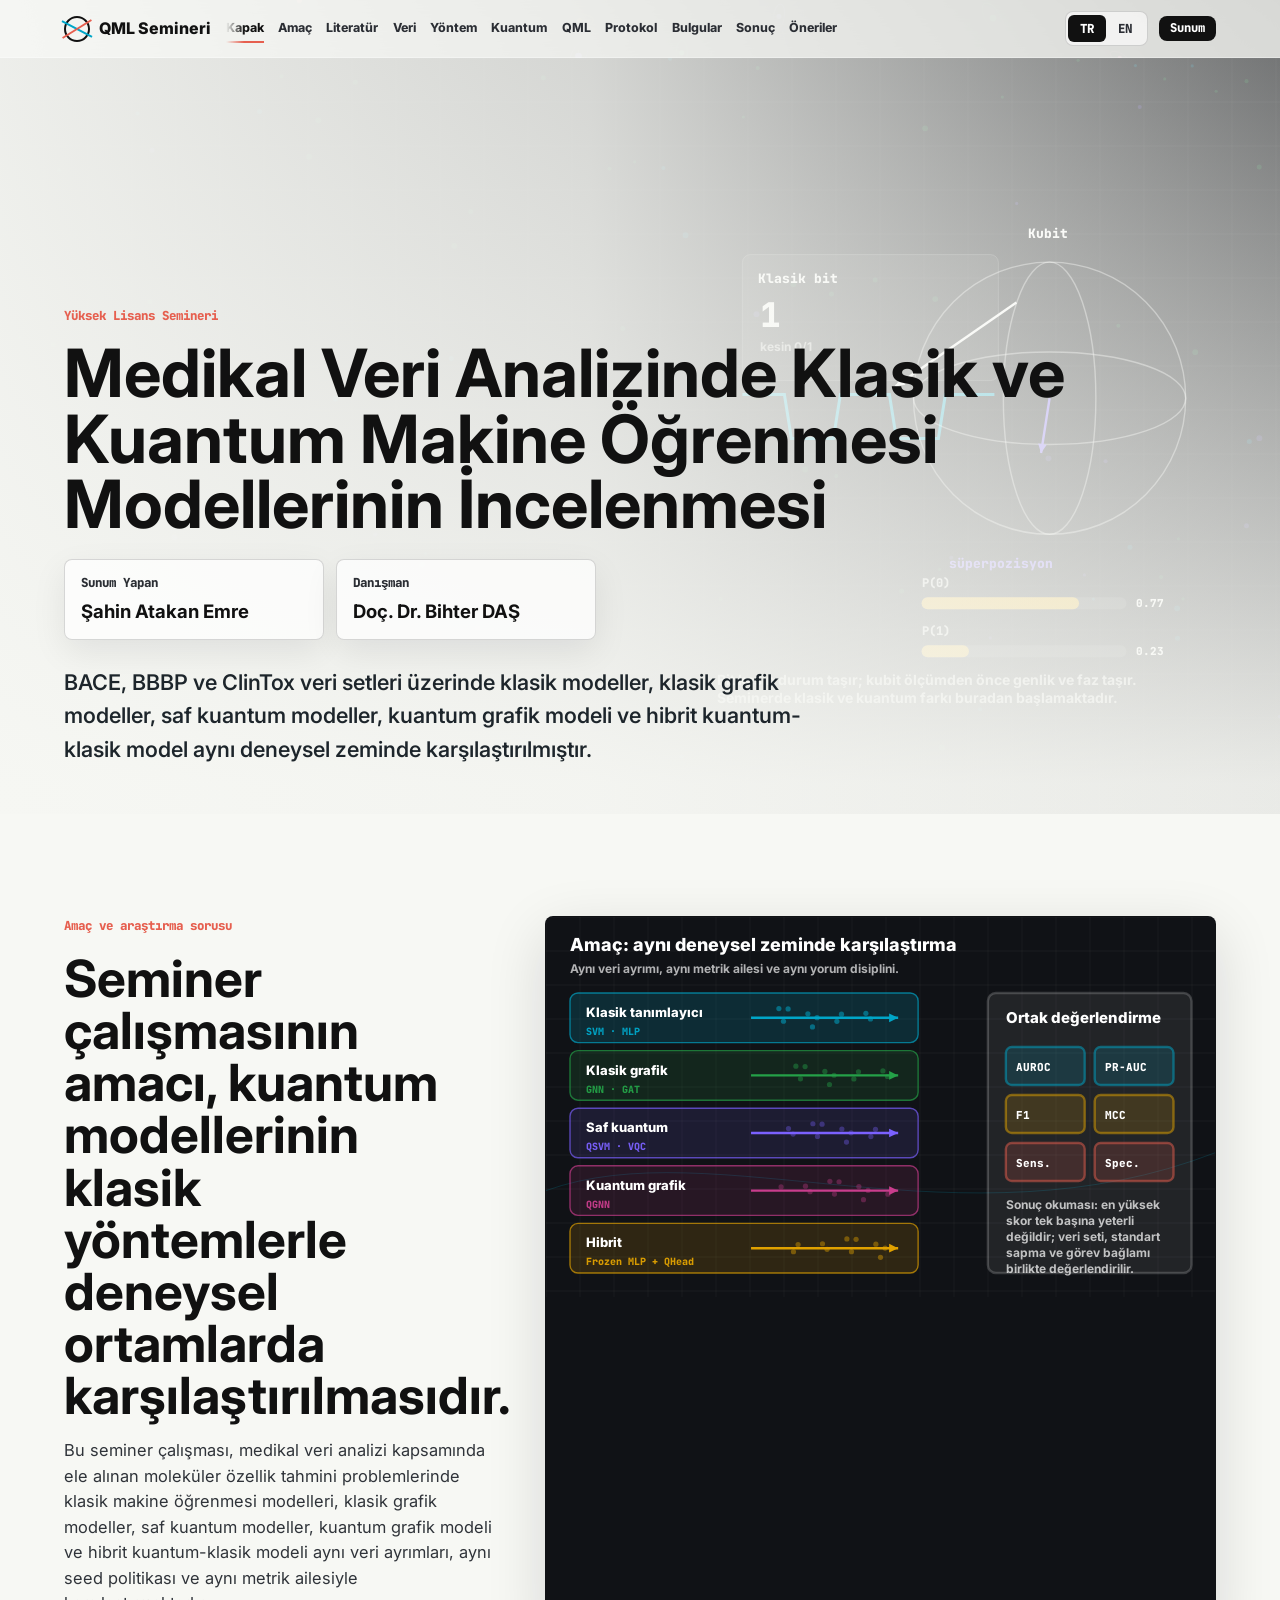
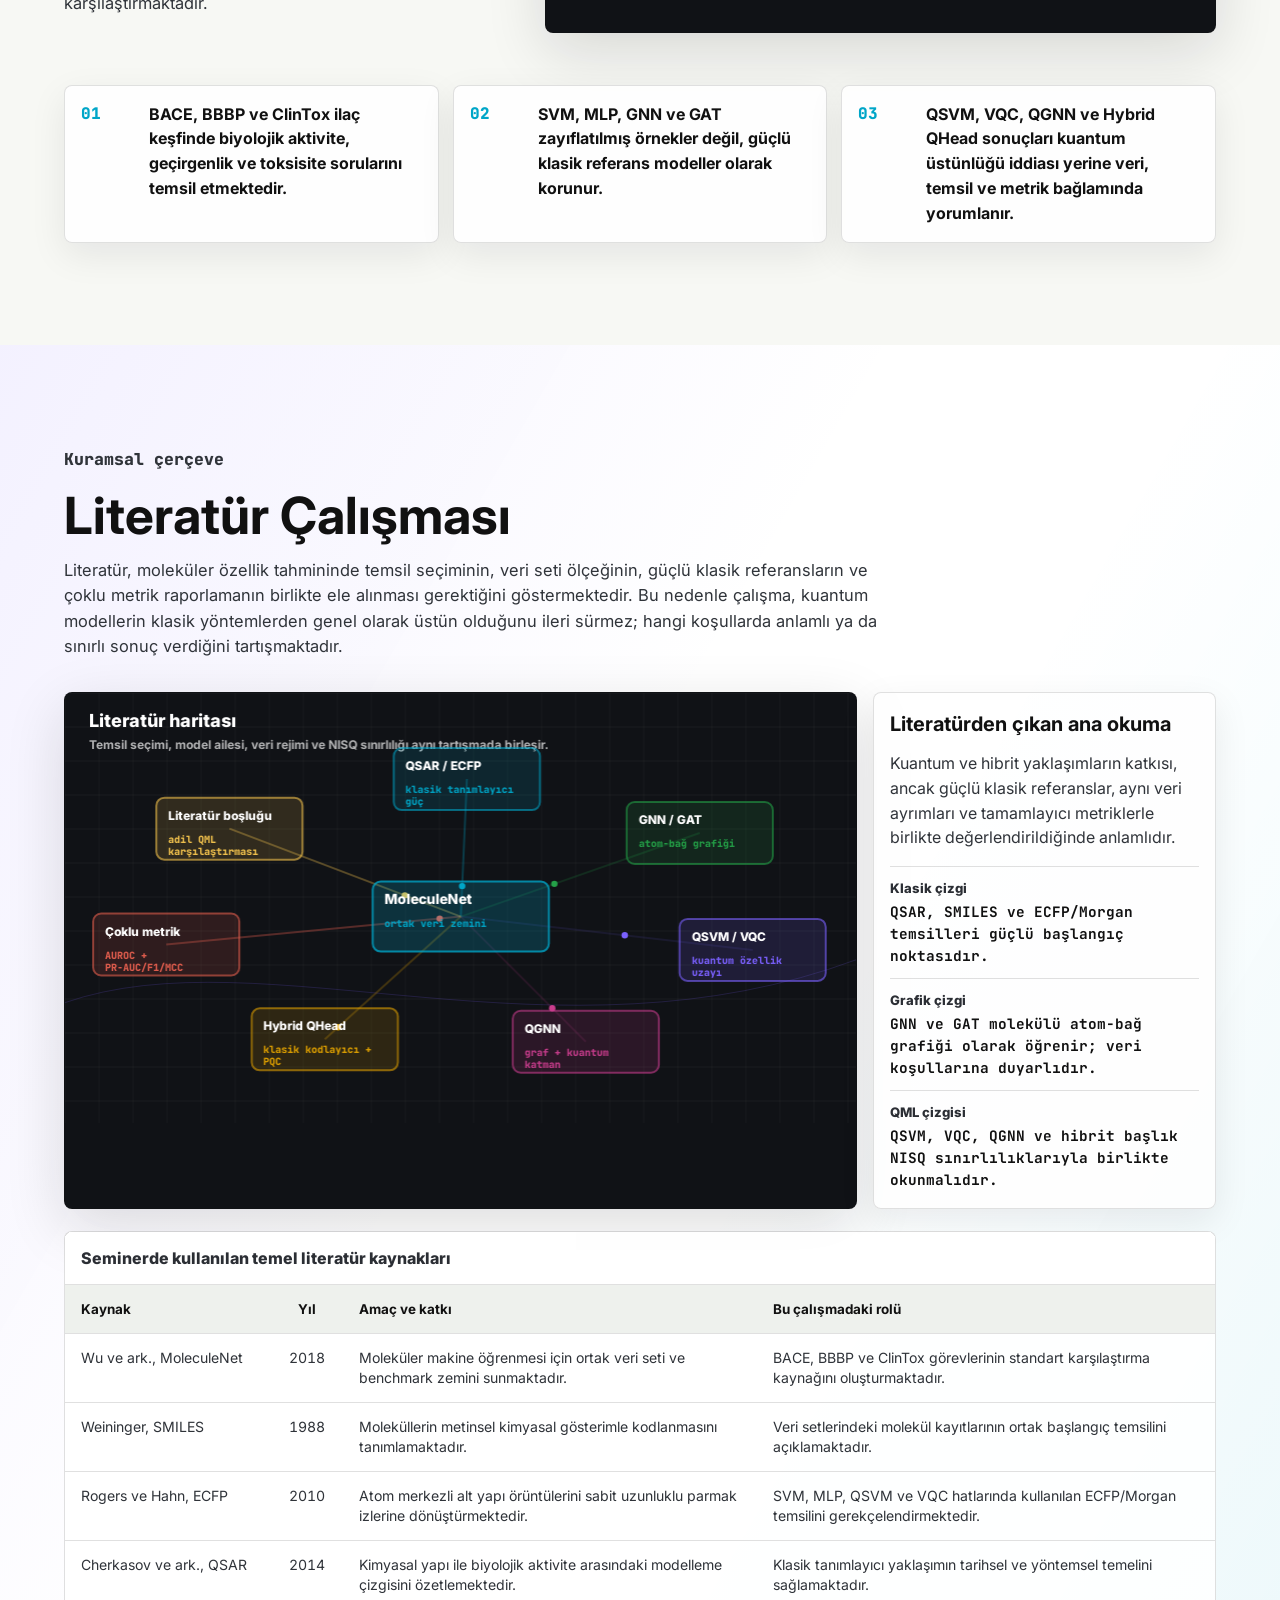
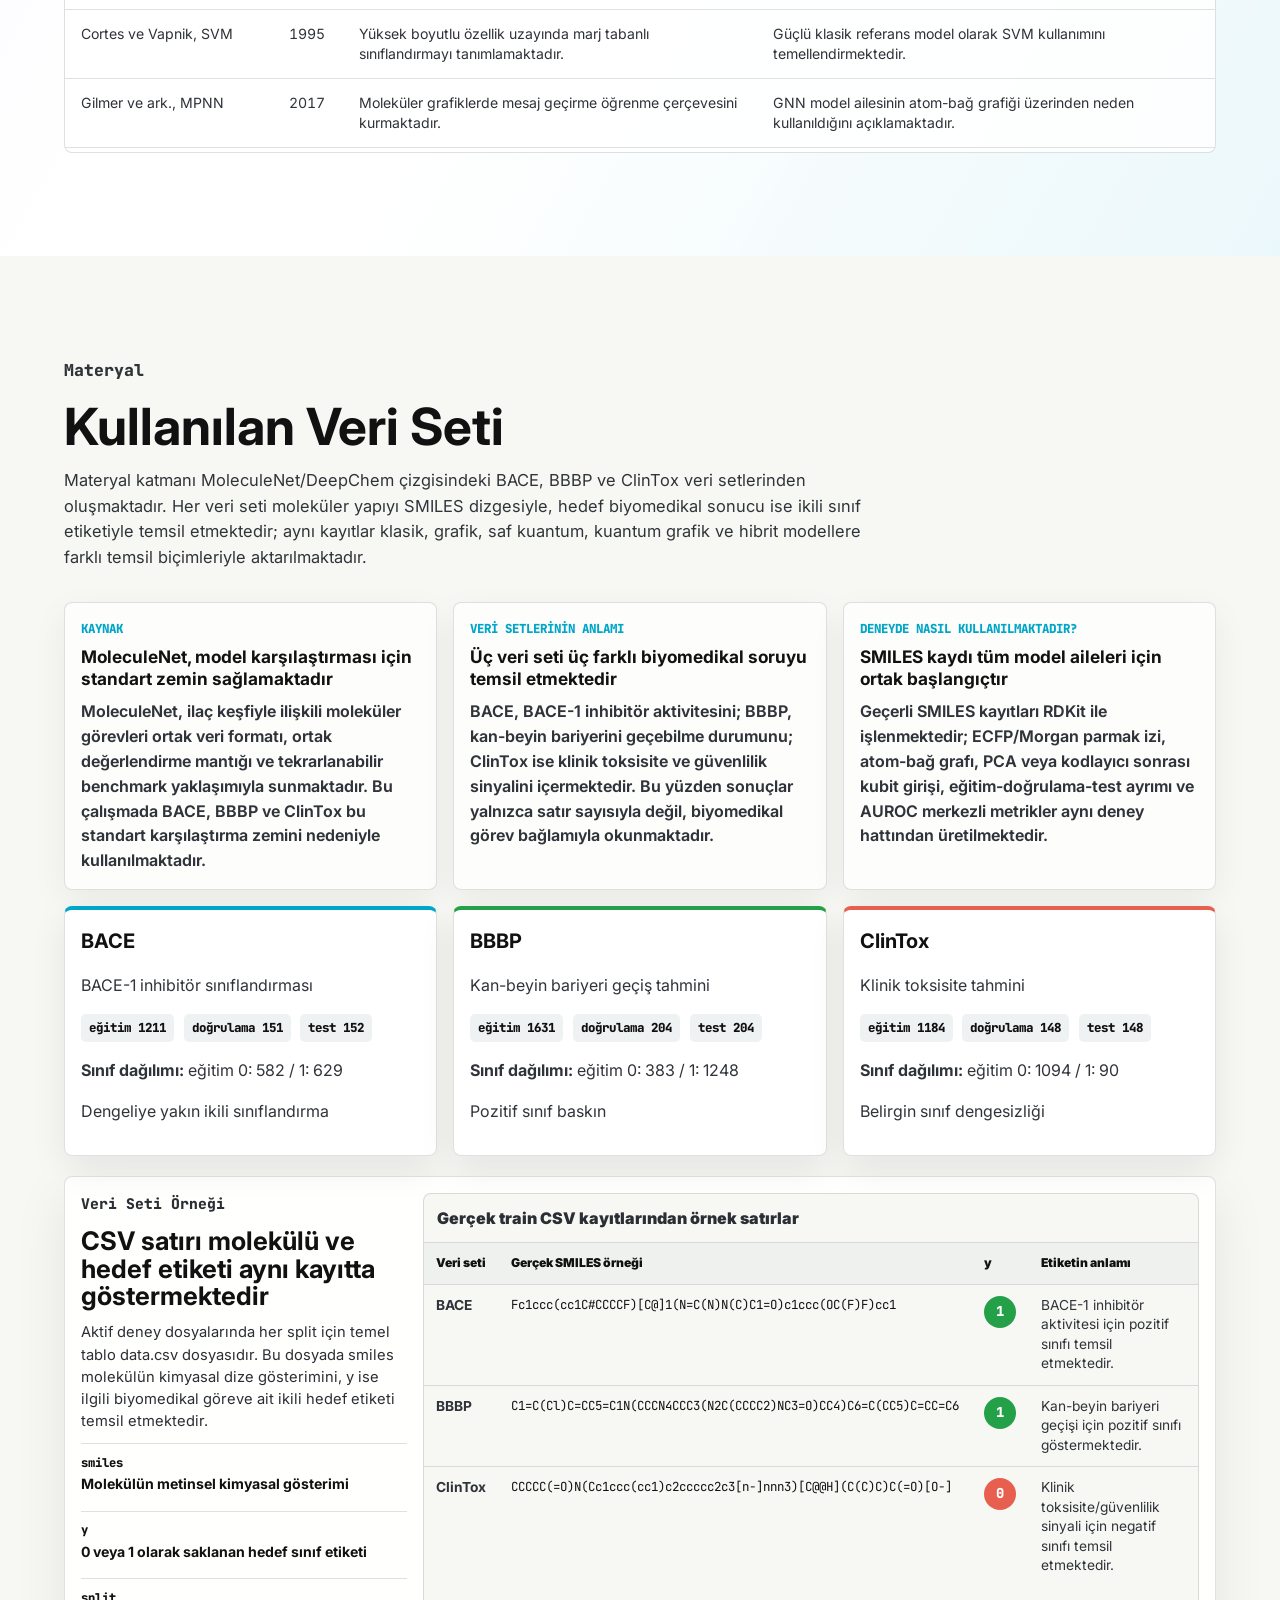
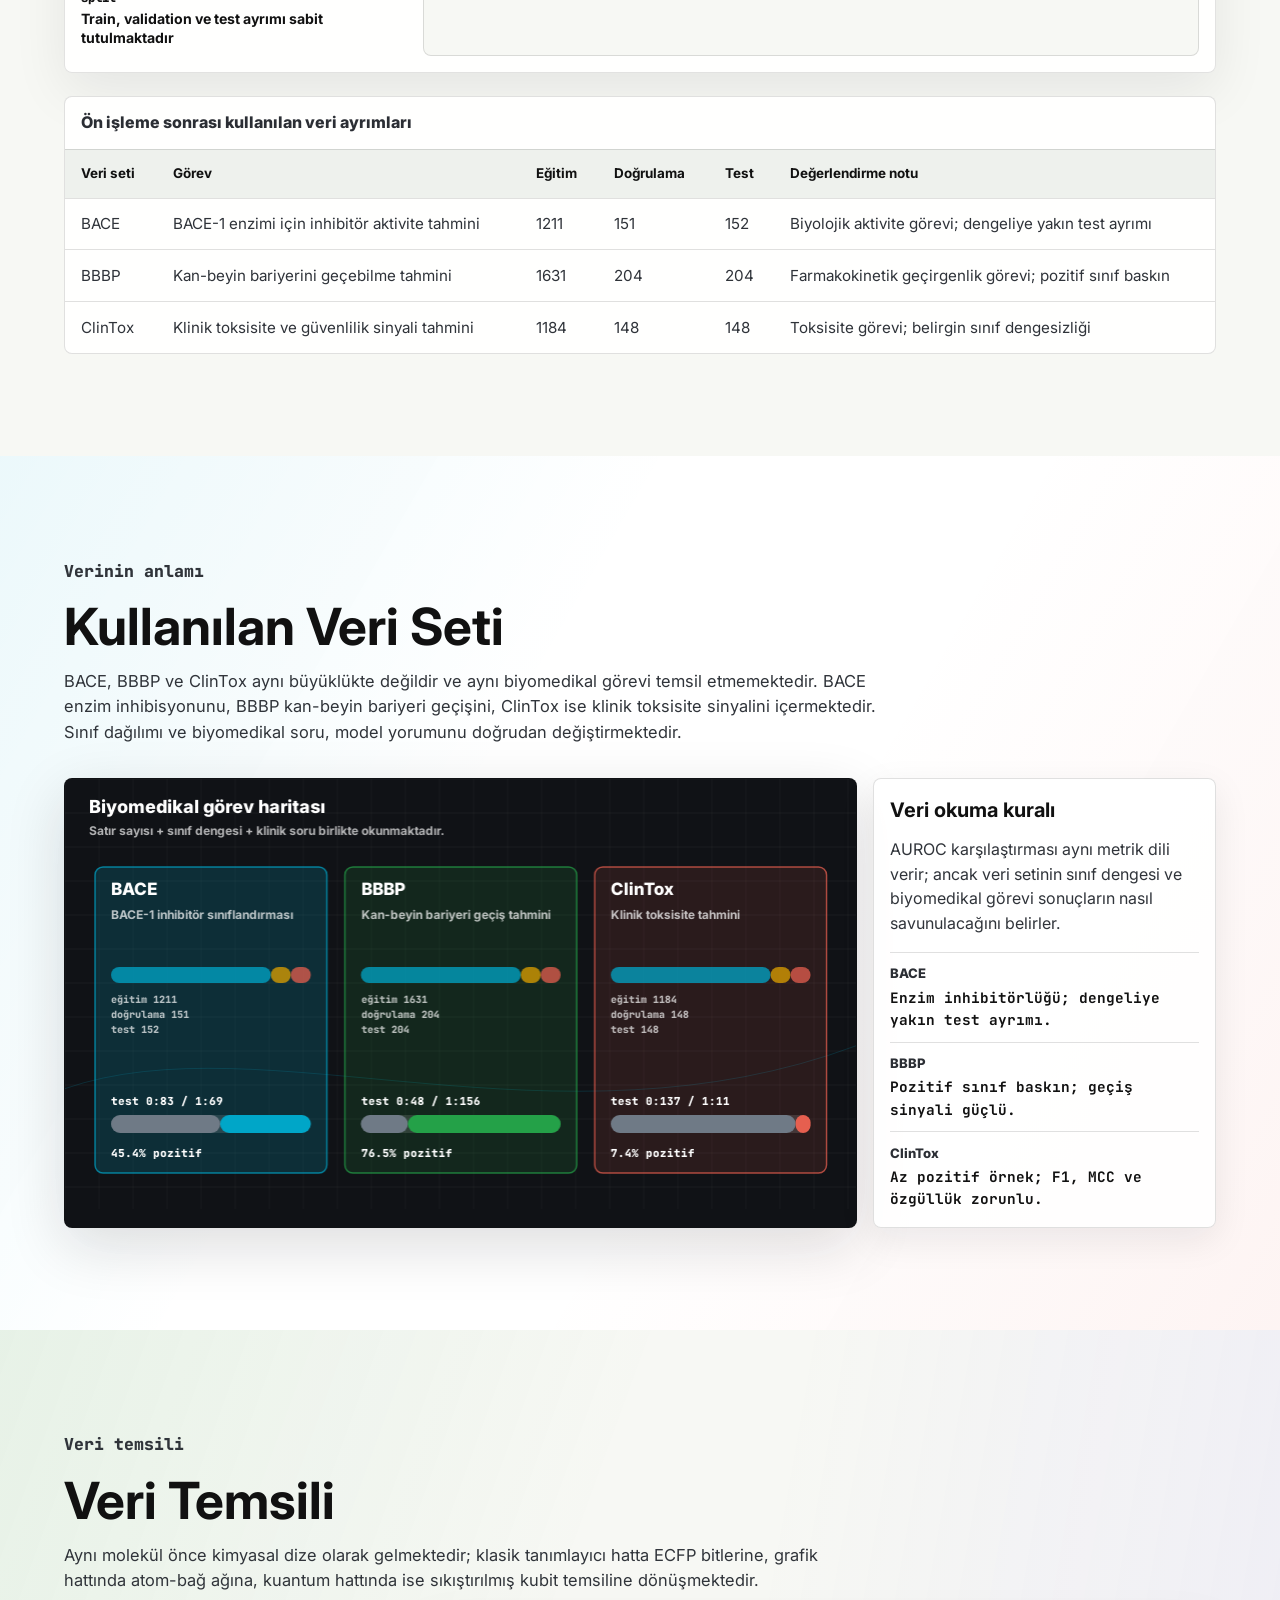
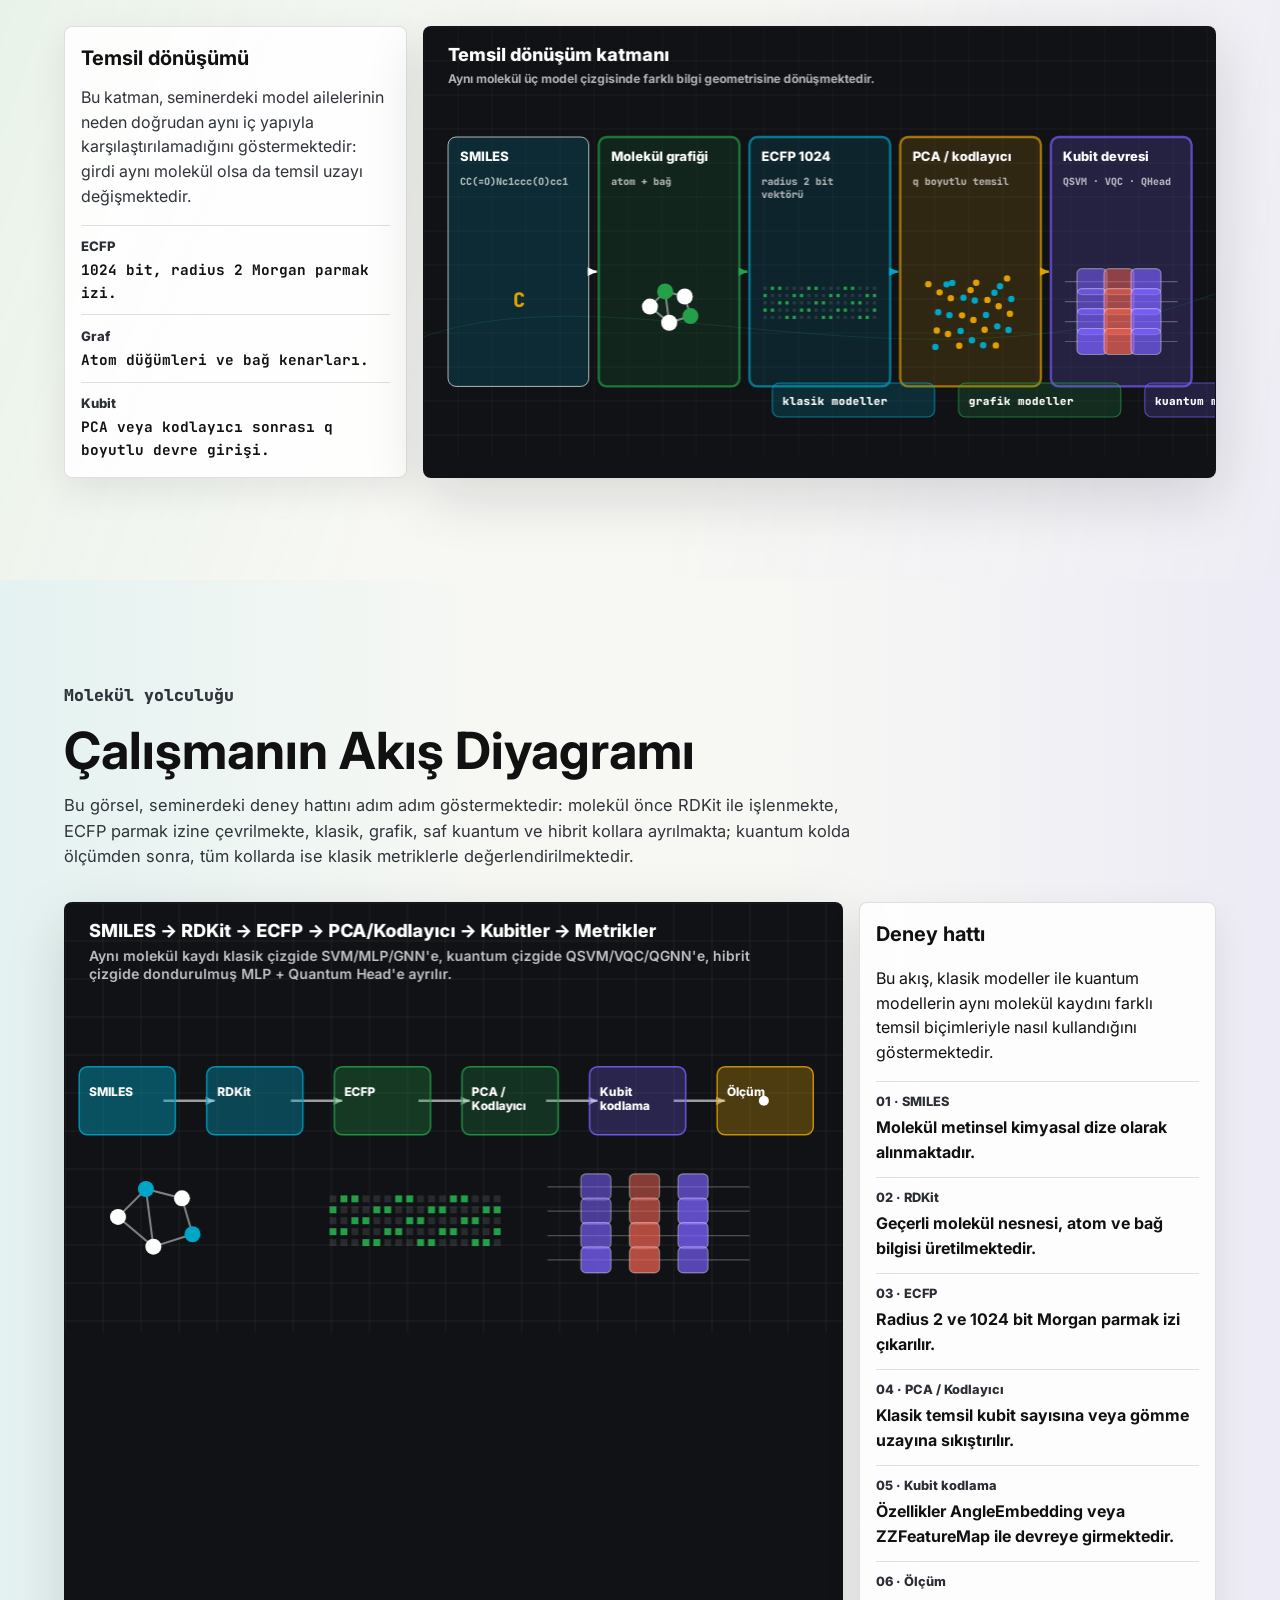
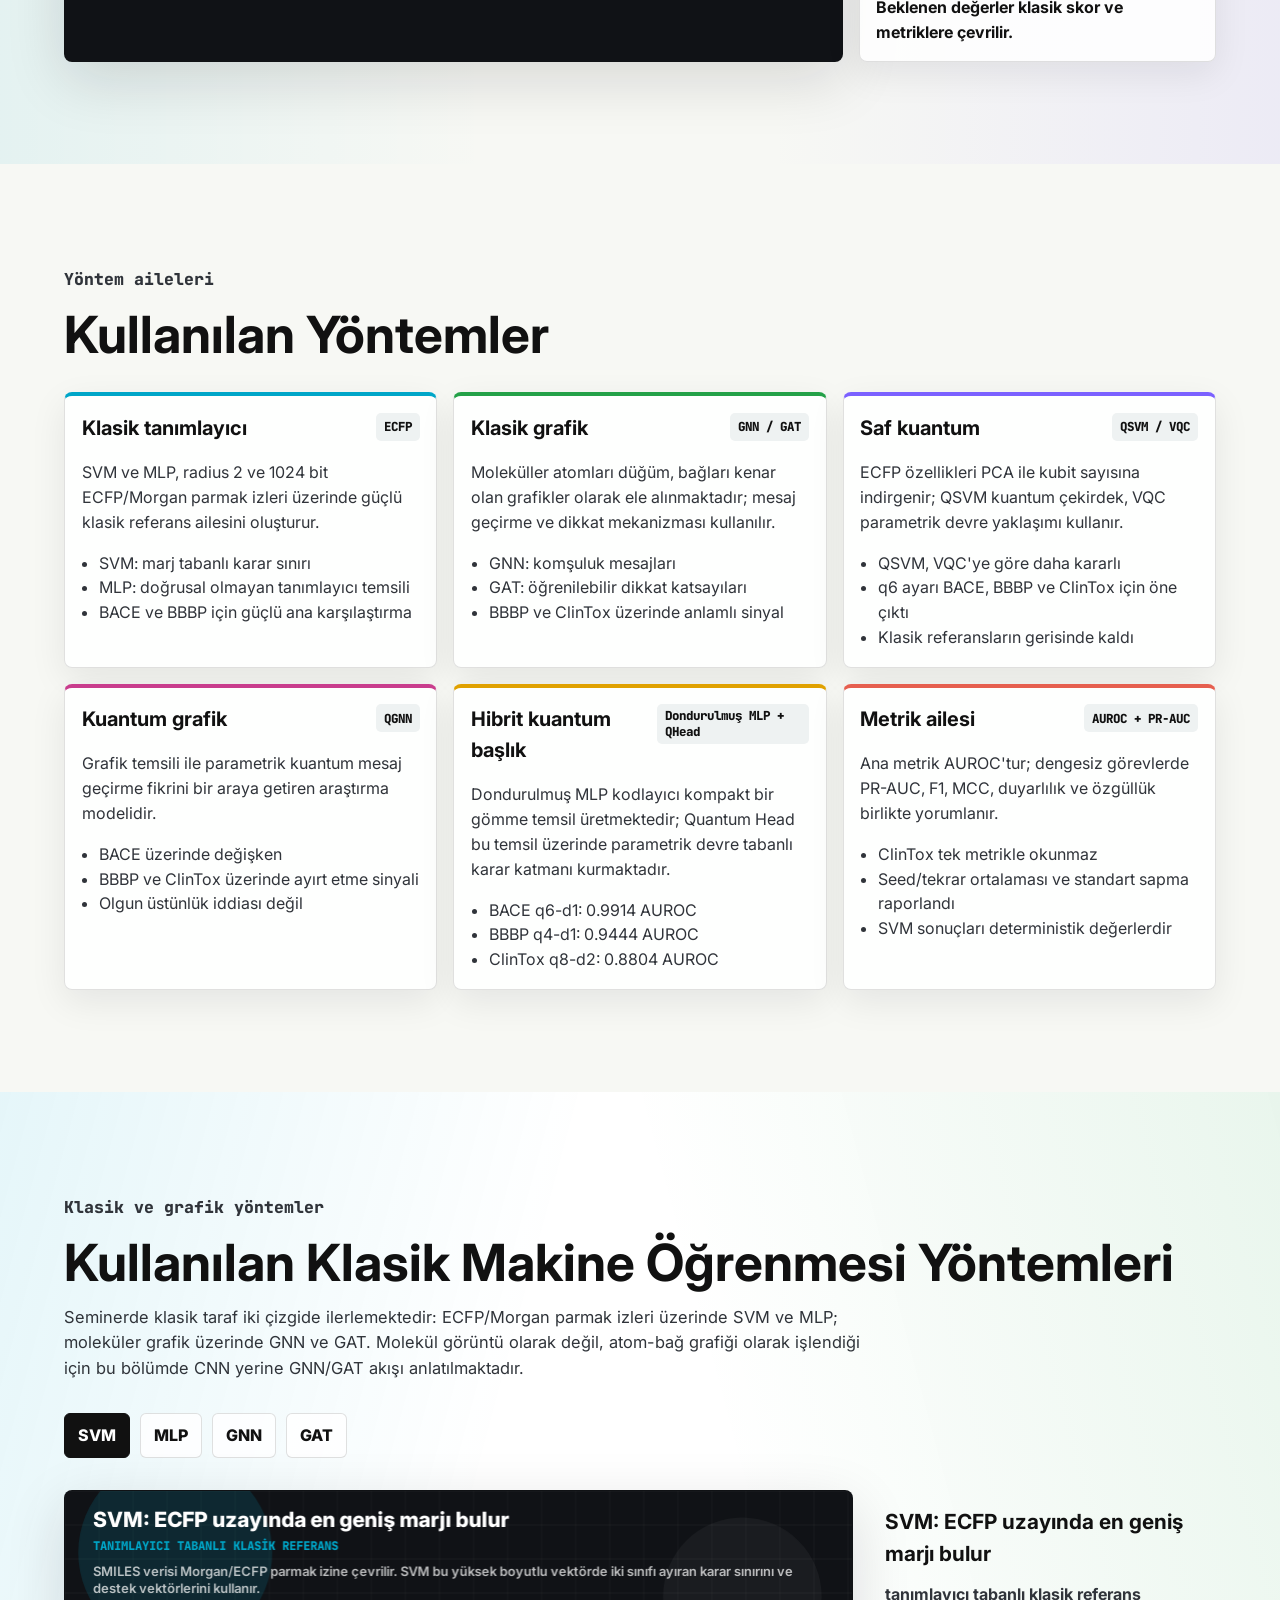
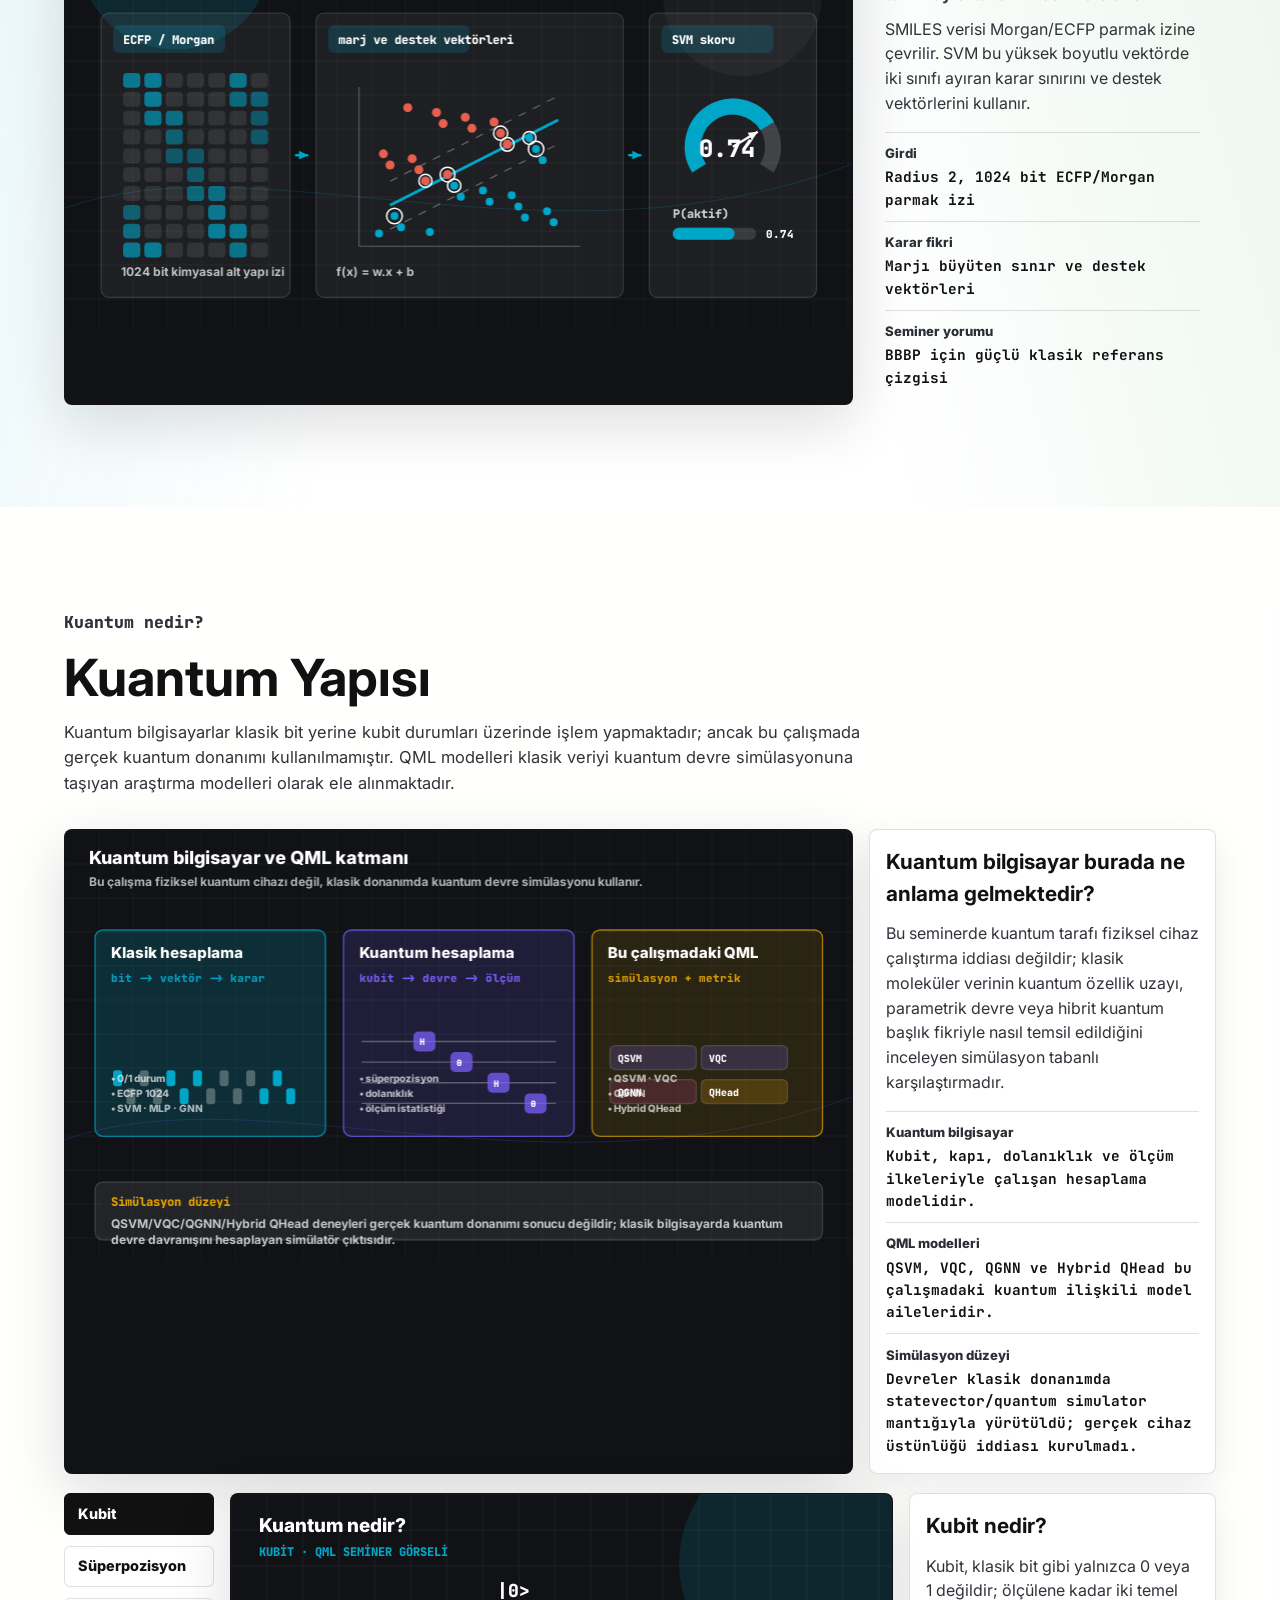
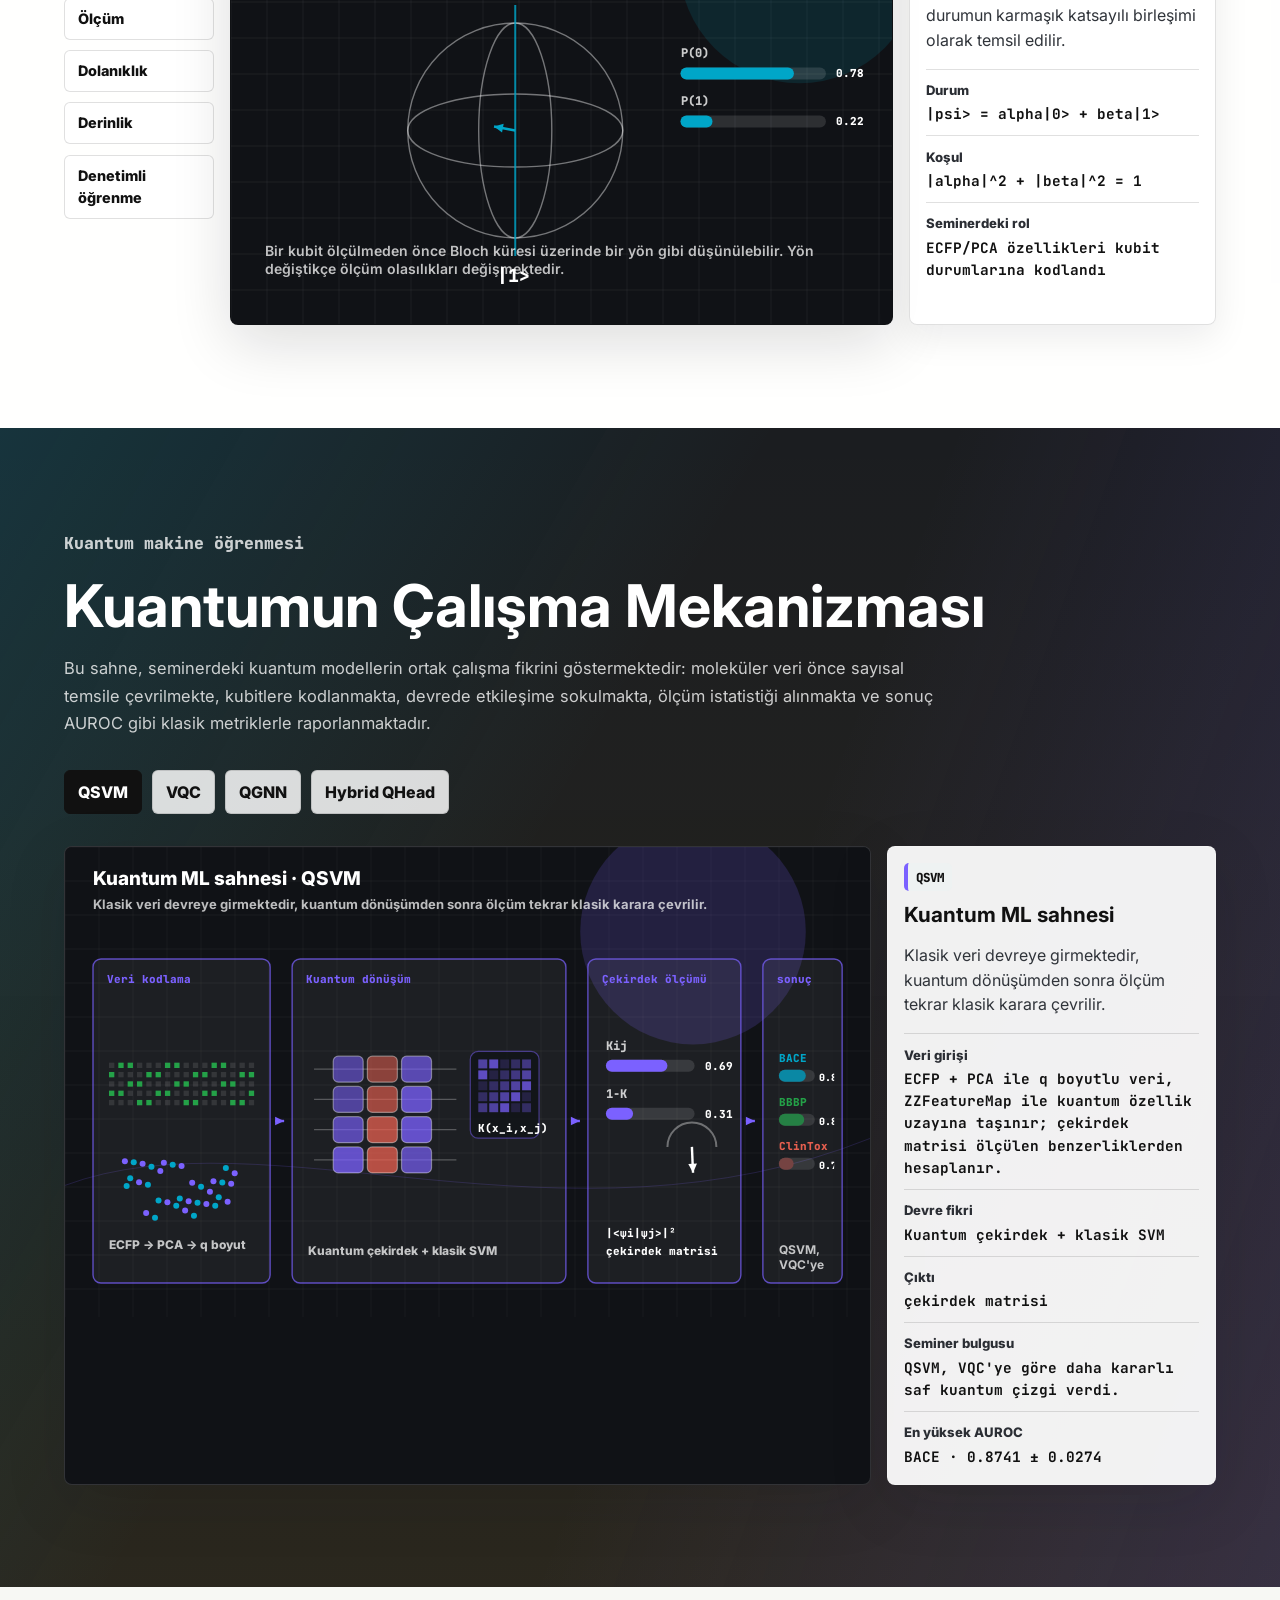
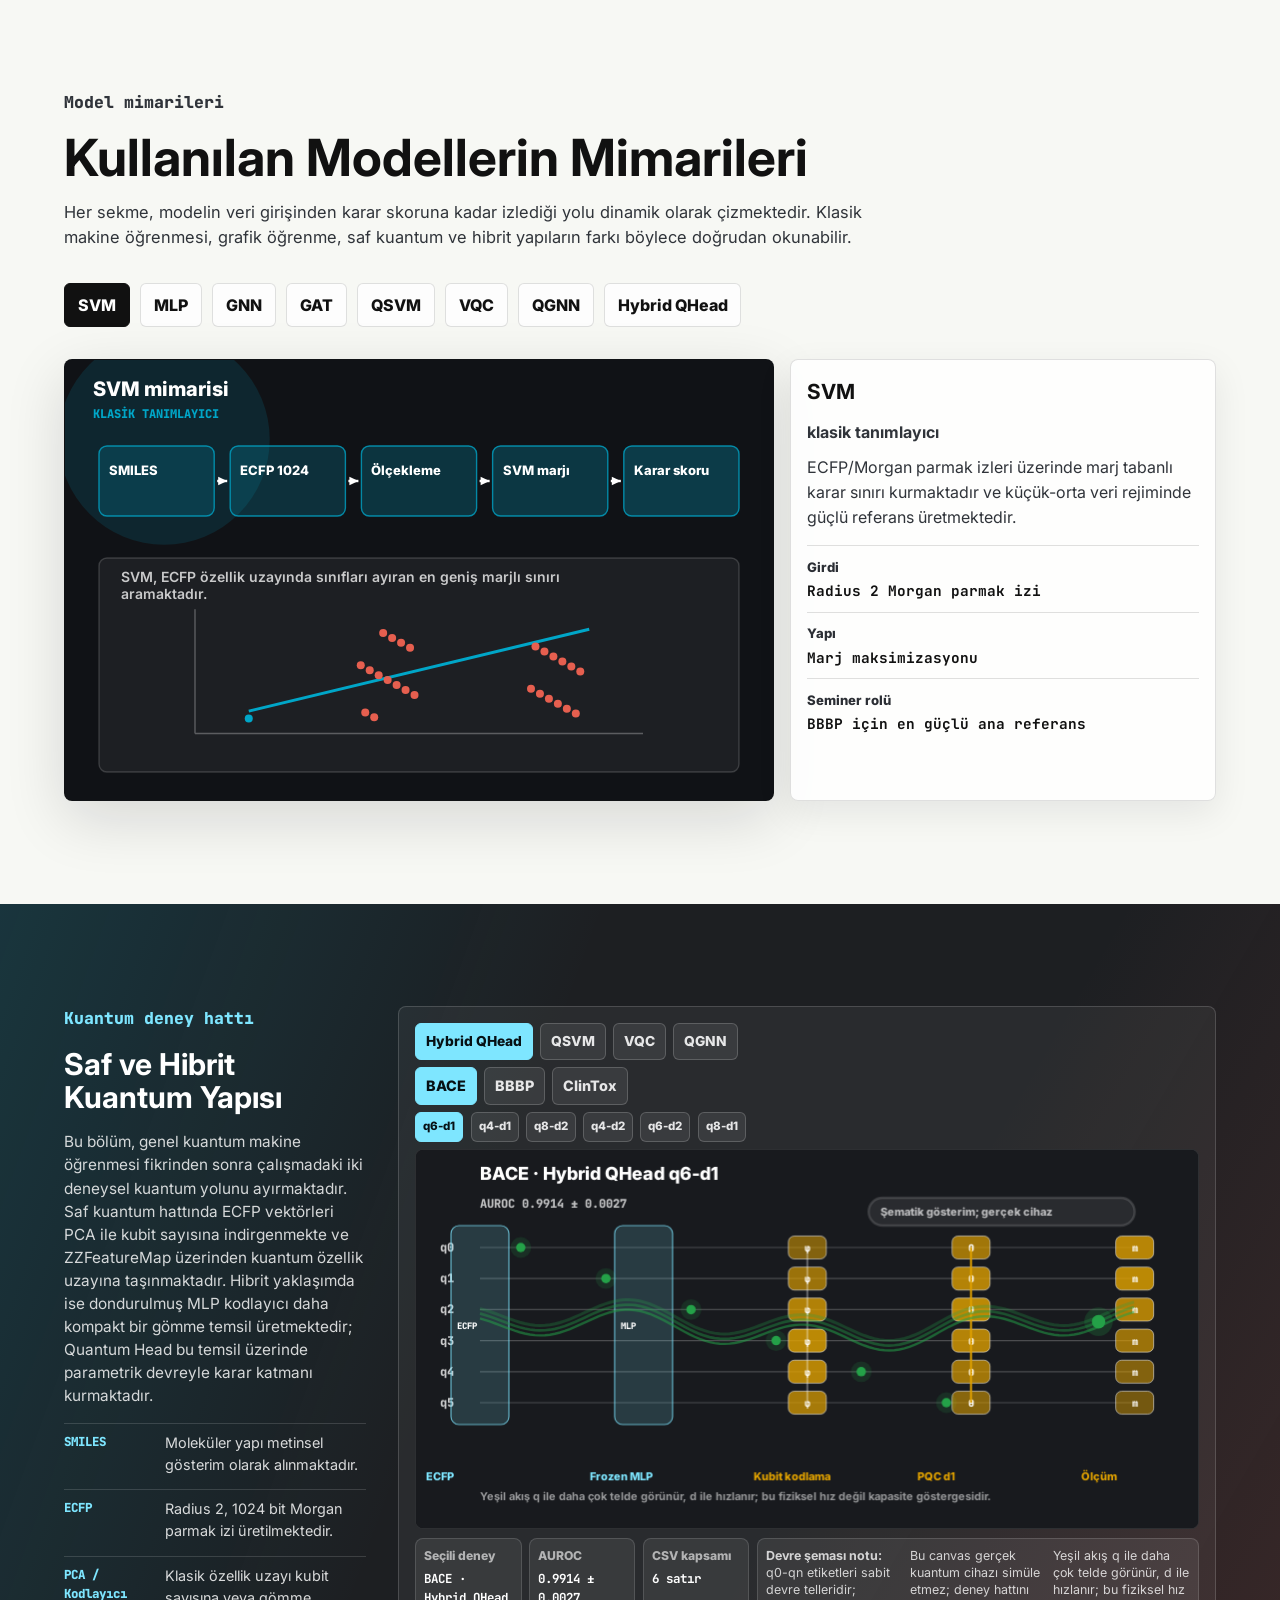
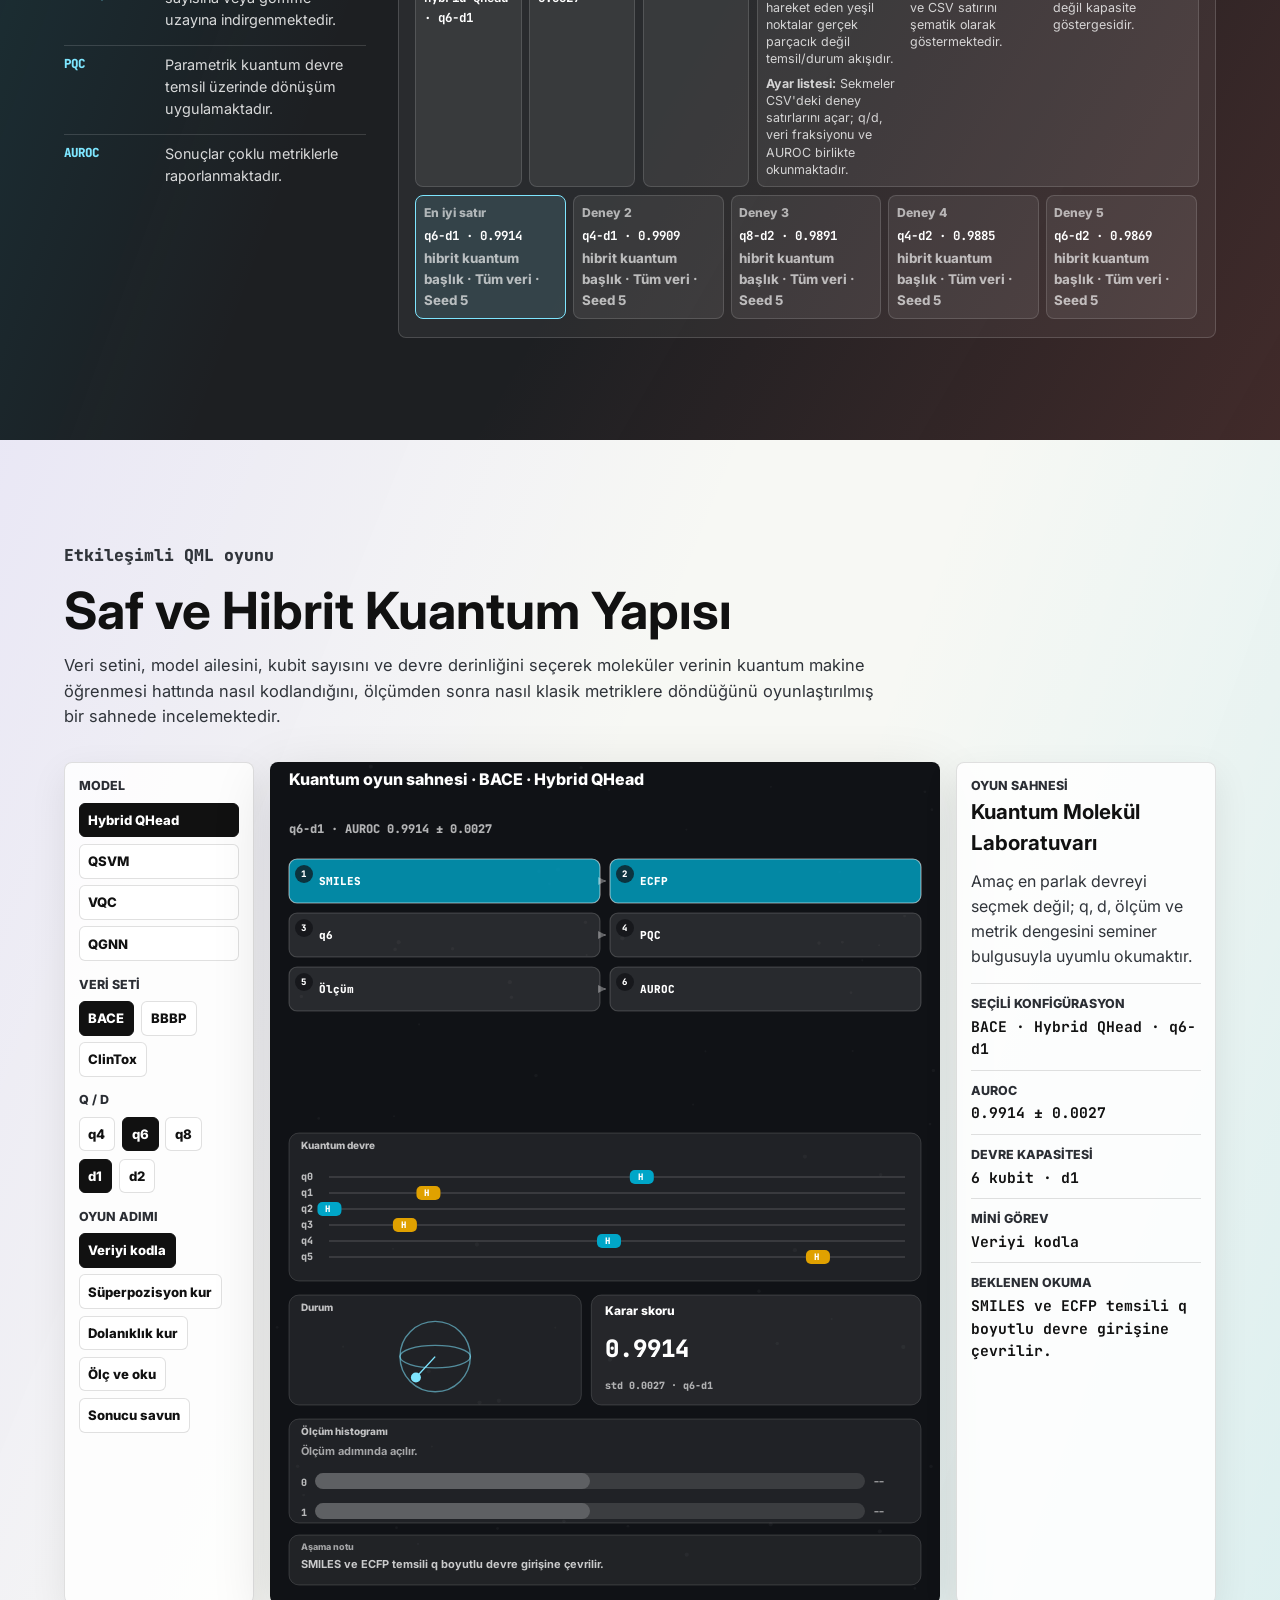
==== commit 447d2495: "style: enhance dataset example section with new layout and styling" ====
--- a/frontend/index.html
+++ b/frontend/index.html
@@ -8,7 +8,7 @@
   <link rel="preconnect" href="https://fonts.googleapis.com">
   <link rel="preconnect" href="https://fonts.gstatic.com" crossorigin>
   <link href="https://fonts.googleapis.com/css2?family=Inter:wght@400;500;600;700;800&family=JetBrains+Mono:wght@500;700&display=swap" rel="stylesheet">
-  <link rel="stylesheet" href="styles.css?v=20260609-literature-table-1">
+  <link rel="stylesheet" href="styles.css?v=20260609-dataset-example-2">
 </head>
 <body>
   <canvas id="quantumField" aria-hidden="true"></canvas>
@@ -264,6 +264,55 @@
         </article>
       </div>
       <div class="dataset-grid" id="datasetCards"></div>
+      <div class="dataset-example-panel" aria-label="Veri Seti Örneği">
+        <div class="dataset-example-copy">
+          <p class="section-kicker">Veri Seti Örneği</p>
+          <h3>CSV satırı molekülü ve hedef etiketi aynı kayıtta göstermektedir</h3>
+          <p>
+            Aktif deney dosyalarında her split için temel tablo data.csv dosyasıdır.
+            Bu dosyada smiles molekülün kimyasal dize gösterimini, y
+            ise ilgili biyomedikal göreve ait ikili hedef etiketi temsil etmektedir.
+          </p>
+          <div class="csv-column-legend">
+            <div><span>smiles</span><strong>Molekülün metinsel kimyasal gösterimi</strong></div>
+            <div><span>y</span><strong>0 veya 1 olarak saklanan hedef sınıf etiketi</strong></div>
+            <div><span>split</span><strong>Train, validation ve test ayrımı sabit tutulmaktadır</strong></div>
+          </div>
+        </div>
+        <div class="dataset-example-table-wrap">
+          <table class="dataset-example-table">
+            <caption>Gerçek train CSV kayıtlarından örnek satırlar</caption>
+            <thead>
+              <tr>
+                <th>Veri seti</th>
+                <th>Gerçek SMILES örneği</th>
+                <th>y</th>
+                <th>Etiketin anlamı</th>
+              </tr>
+            </thead>
+            <tbody>
+              <tr>
+                <td><strong>BACE</strong></td>
+                <td><code>Fc1ccc(cc1C#CCCCF)[C@]1(N=C(N)N(C)C1=O)c1ccc(OC(F)F)cc1</code></td>
+                <td><span class="label-pill positive">1</span></td>
+                <td>BACE-1 inhibitör aktivitesi için pozitif sınıfı temsil etmektedir.</td>
+              </tr>
+              <tr>
+                <td><strong>BBBP</strong></td>
+                <td><code>C1=C(Cl)C=CC5=C1N(CCCN4CCC3(N2C(CCCC2)NC3=O)CC4)C6=C(CC5)C=CC=C6</code></td>
+                <td><span class="label-pill positive">1</span></td>
+                <td>Kan-beyin bariyeri geçişi için pozitif sınıfı göstermektedir.</td>
+              </tr>
+              <tr>
+                <td><strong>ClinTox</strong></td>
+                <td><code>CCCCC(=O)N(Cc1ccc(cc1)c2ccccc2c3[n-]nnn3)[C@@H](C(C)C)C(=O)[O-]</code></td>
+                <td><span class="label-pill negative">0</span></td>
+                <td>Klinik toksisite/güvenlilik sinyali için negatif sınıfı temsil etmektedir.</td>
+              </tr>
+            </tbody>
+          </table>
+        </div>
+      </div>
       <div class="data-table-wrap">
         <table class="data-table">
           <caption>Ön işleme sonrası kullanılan veri ayrımları</caption>
@@ -898,6 +947,6 @@
     <span>BACE · BBBP · ClinTox · QSVM · VQC · QGNN · Hybrid QHead</span>
   </footer>
 
-  <script src="script.js?v=20260609-literature-table-1"></script>
+  <script src="script.js?v=20260609-dataset-example-2"></script>
 </body>
 </html>
--- a/frontend/styles.css
+++ b/frontend/styles.css
@@ -621,6 +621,142 @@
   line-height: 1.45;
 }
 
+.dataset-example-panel {
+  display: grid;
+  grid-template-columns: minmax(260px, 0.42fr) minmax(0, 1fr);
+  gap: 1rem;
+  margin-top: 1.25rem;
+  padding: 1rem;
+  border: 1px solid rgba(17, 17, 17, 0.12);
+  border-radius: 8px;
+  background: rgba(255, 255, 255, 0.9);
+  box-shadow: 0 18px 54px rgba(15, 17, 21, 0.08);
+}
+
+.dataset-example-copy {
+  display: grid;
+  align-content: start;
+  gap: 0.72rem;
+  min-width: 0;
+}
+
+.dataset-example-copy h3 {
+  margin: 0;
+  color: var(--ink);
+  font-size: clamp(1.15rem, 2vw, 1.7rem);
+  line-height: 1.08;
+}
+
+.dataset-example-copy p {
+  margin: 0;
+  color: var(--ink-soft);
+  font-size: 0.92rem;
+  line-height: 1.5;
+}
+
+.dataset-example-copy code,
+.dataset-example-table code {
+  font-family: "JetBrains Mono", monospace;
+}
+
+.csv-column-legend {
+  display: grid;
+  gap: 0.5rem;
+}
+
+.csv-column-legend div {
+  display: grid;
+  gap: 0.18rem;
+  padding: 0.58rem 0;
+  border-top: 1px solid var(--line);
+}
+
+.csv-column-legend span {
+  color: var(--accent);
+  font-family: "JetBrains Mono", monospace;
+  font-size: 0.76rem;
+  font-weight: 900;
+}
+
+.csv-column-legend strong {
+  color: var(--ink);
+  font-size: 0.88rem;
+  line-height: 1.3;
+}
+
+.dataset-example-table-wrap {
+  min-width: 0;
+  overflow-x: auto;
+  border: 1px solid var(--line);
+  border-radius: 8px;
+  background: #f7f8f4;
+}
+
+.dataset-example-table {
+  width: 100%;
+  min-width: 760px;
+  border-collapse: collapse;
+}
+
+.dataset-example-table caption {
+  caption-side: top;
+  padding: 0.72rem 0.82rem;
+  text-align: left;
+  color: var(--ink-soft);
+  font-weight: 900;
+}
+
+.dataset-example-table th,
+.dataset-example-table td {
+  padding: 0.68rem 0.78rem;
+  border-top: 1px solid var(--line);
+  text-align: left;
+  vertical-align: top;
+}
+
+.dataset-example-table th {
+  background: #eef1ed;
+  color: var(--ink);
+  font-size: 0.76rem;
+  font-weight: 900;
+}
+
+.dataset-example-table td {
+  color: #2f3339;
+  font-size: 0.86rem;
+  line-height: 1.42;
+}
+
+.dataset-example-table td:nth-child(2) code {
+  display: block;
+  max-width: 38rem;
+  overflow: hidden;
+  color: #111111;
+  font-size: 0.78rem;
+  text-overflow: ellipsis;
+  white-space: nowrap;
+}
+
+.label-pill {
+  display: inline-flex;
+  align-items: center;
+  justify-content: center;
+  width: 2rem;
+  height: 2rem;
+  border-radius: 999px;
+  color: #ffffff;
+  font-family: "JetBrains Mono", monospace;
+  font-weight: 900;
+}
+
+.label-pill.positive {
+  background: #24a148;
+}
+
+.label-pill.negative {
+  background: #e65f4f;
+}
+
 .model-card {
   padding: 1.05rem;
 }
@@ -2201,6 +2337,7 @@
   }
 
   .material-source-grid,
+  .dataset-example-panel,
   .dataset-grid,
   .model-grid,
   .figure-grid,
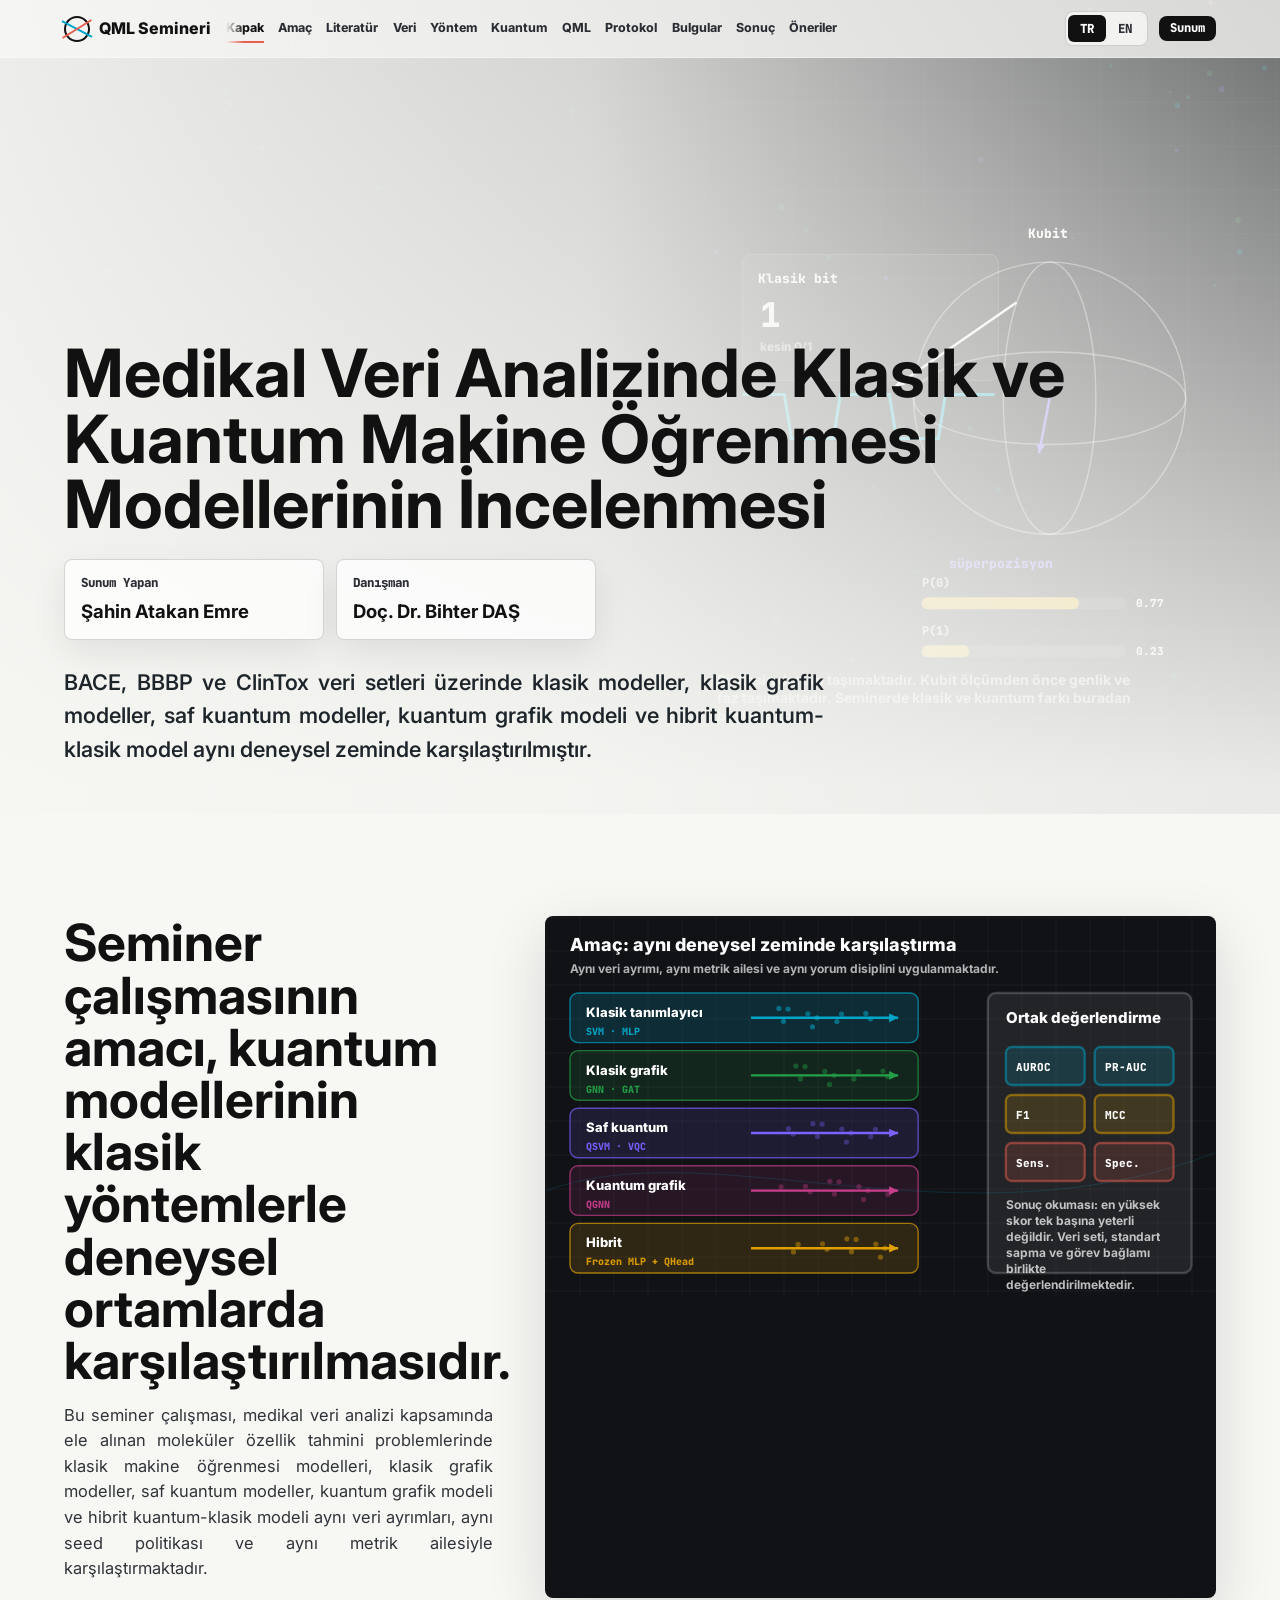
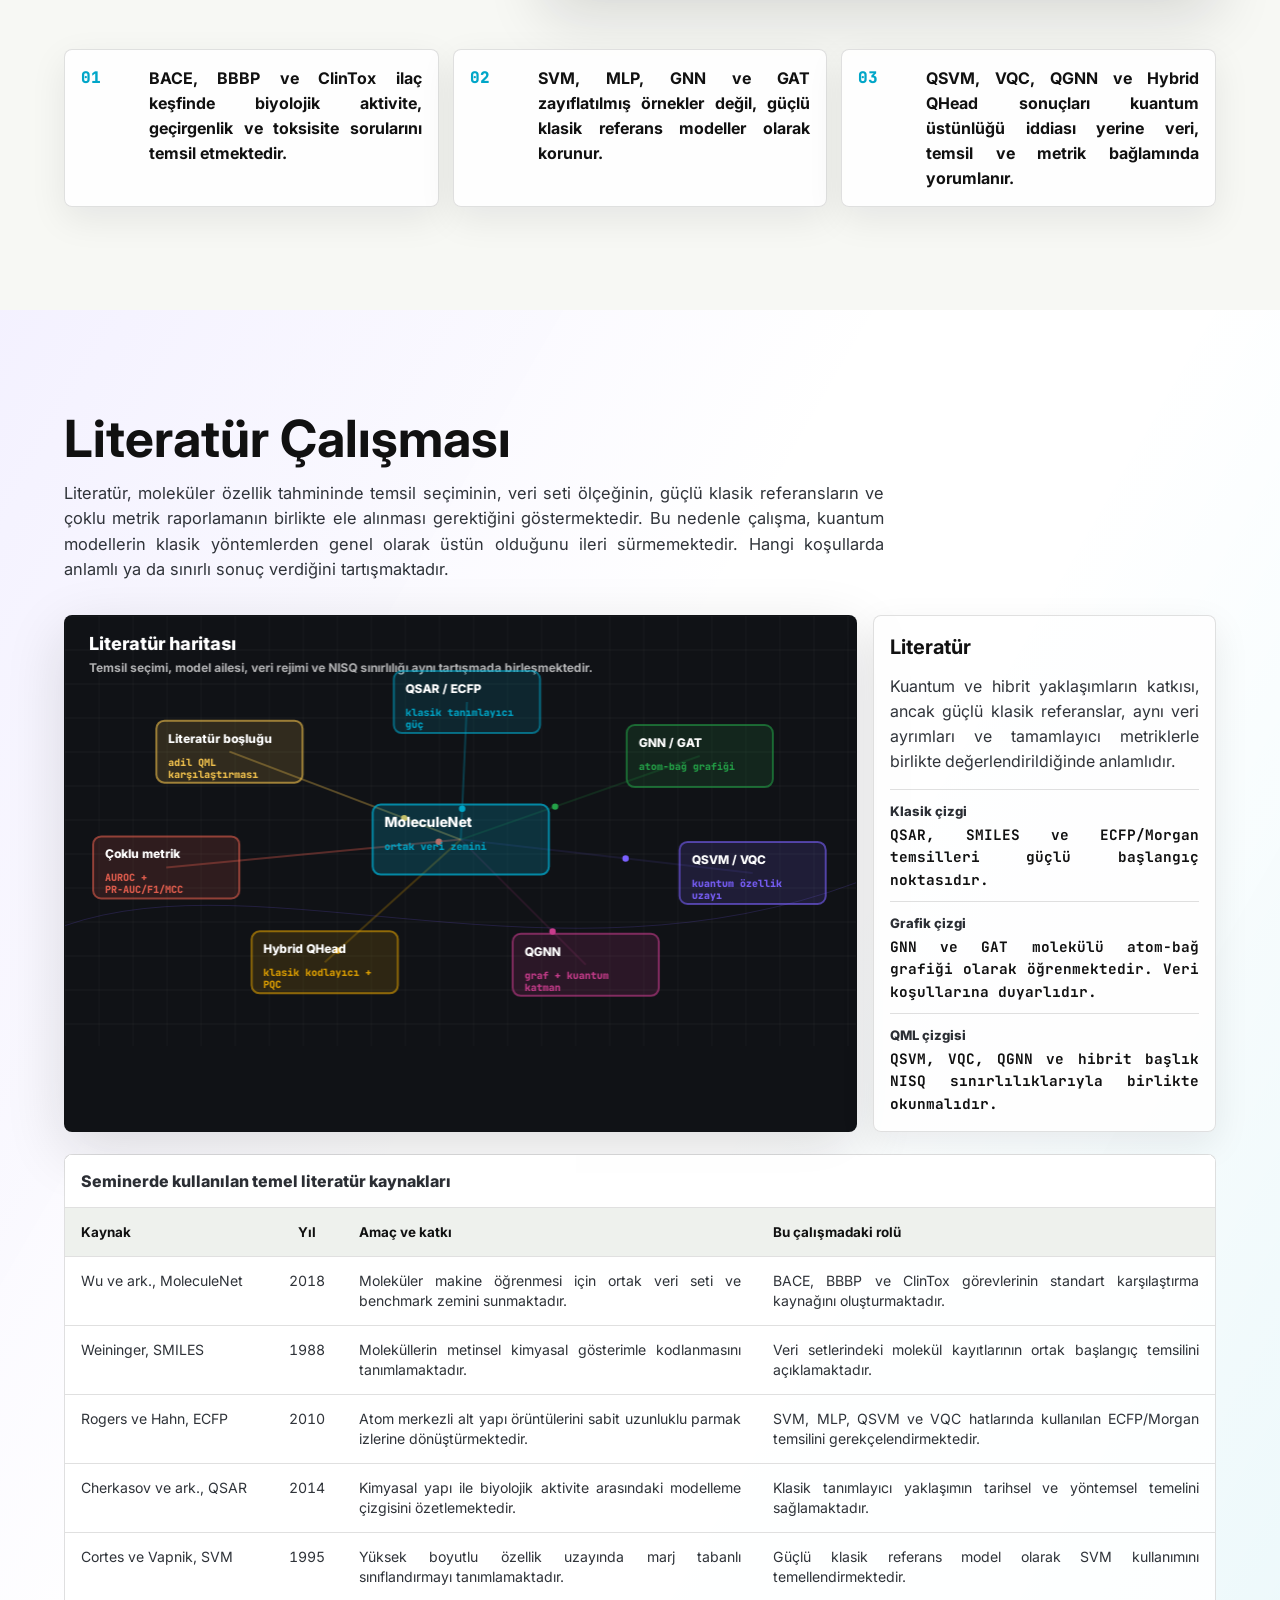
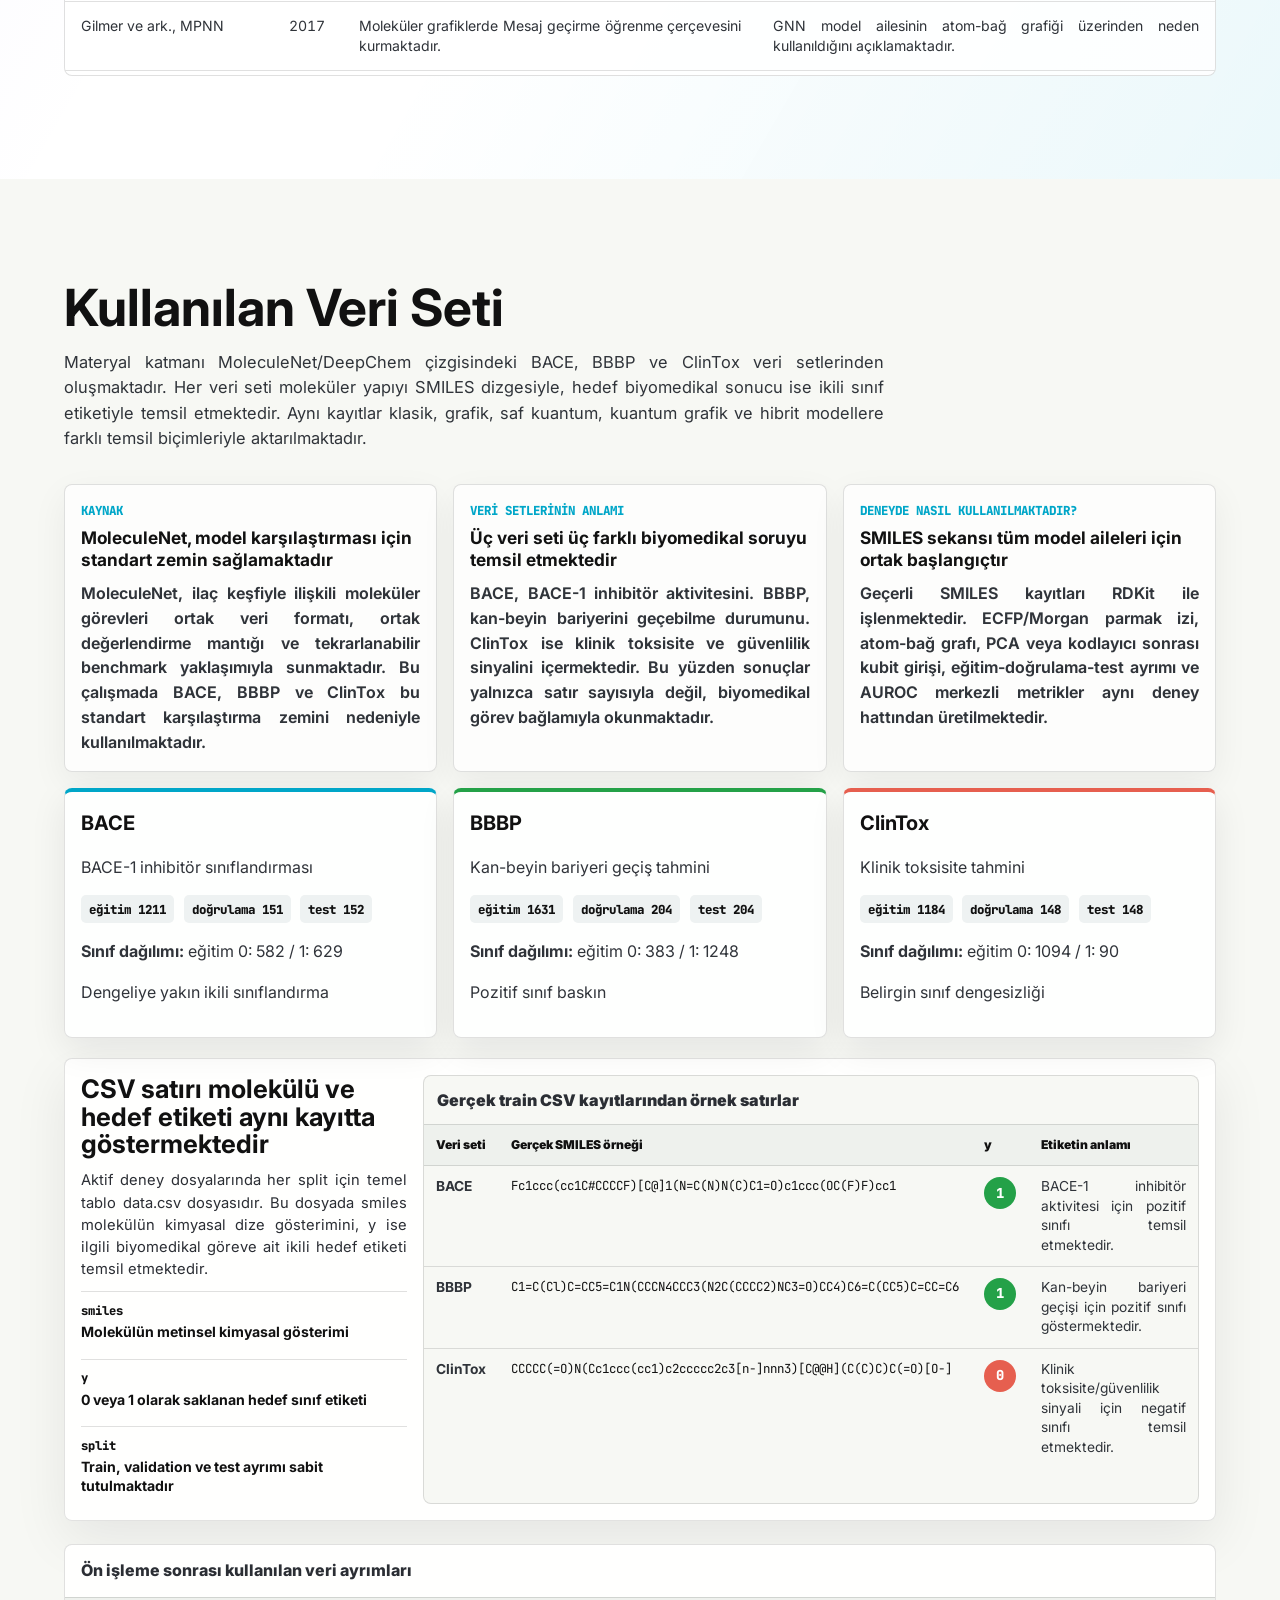
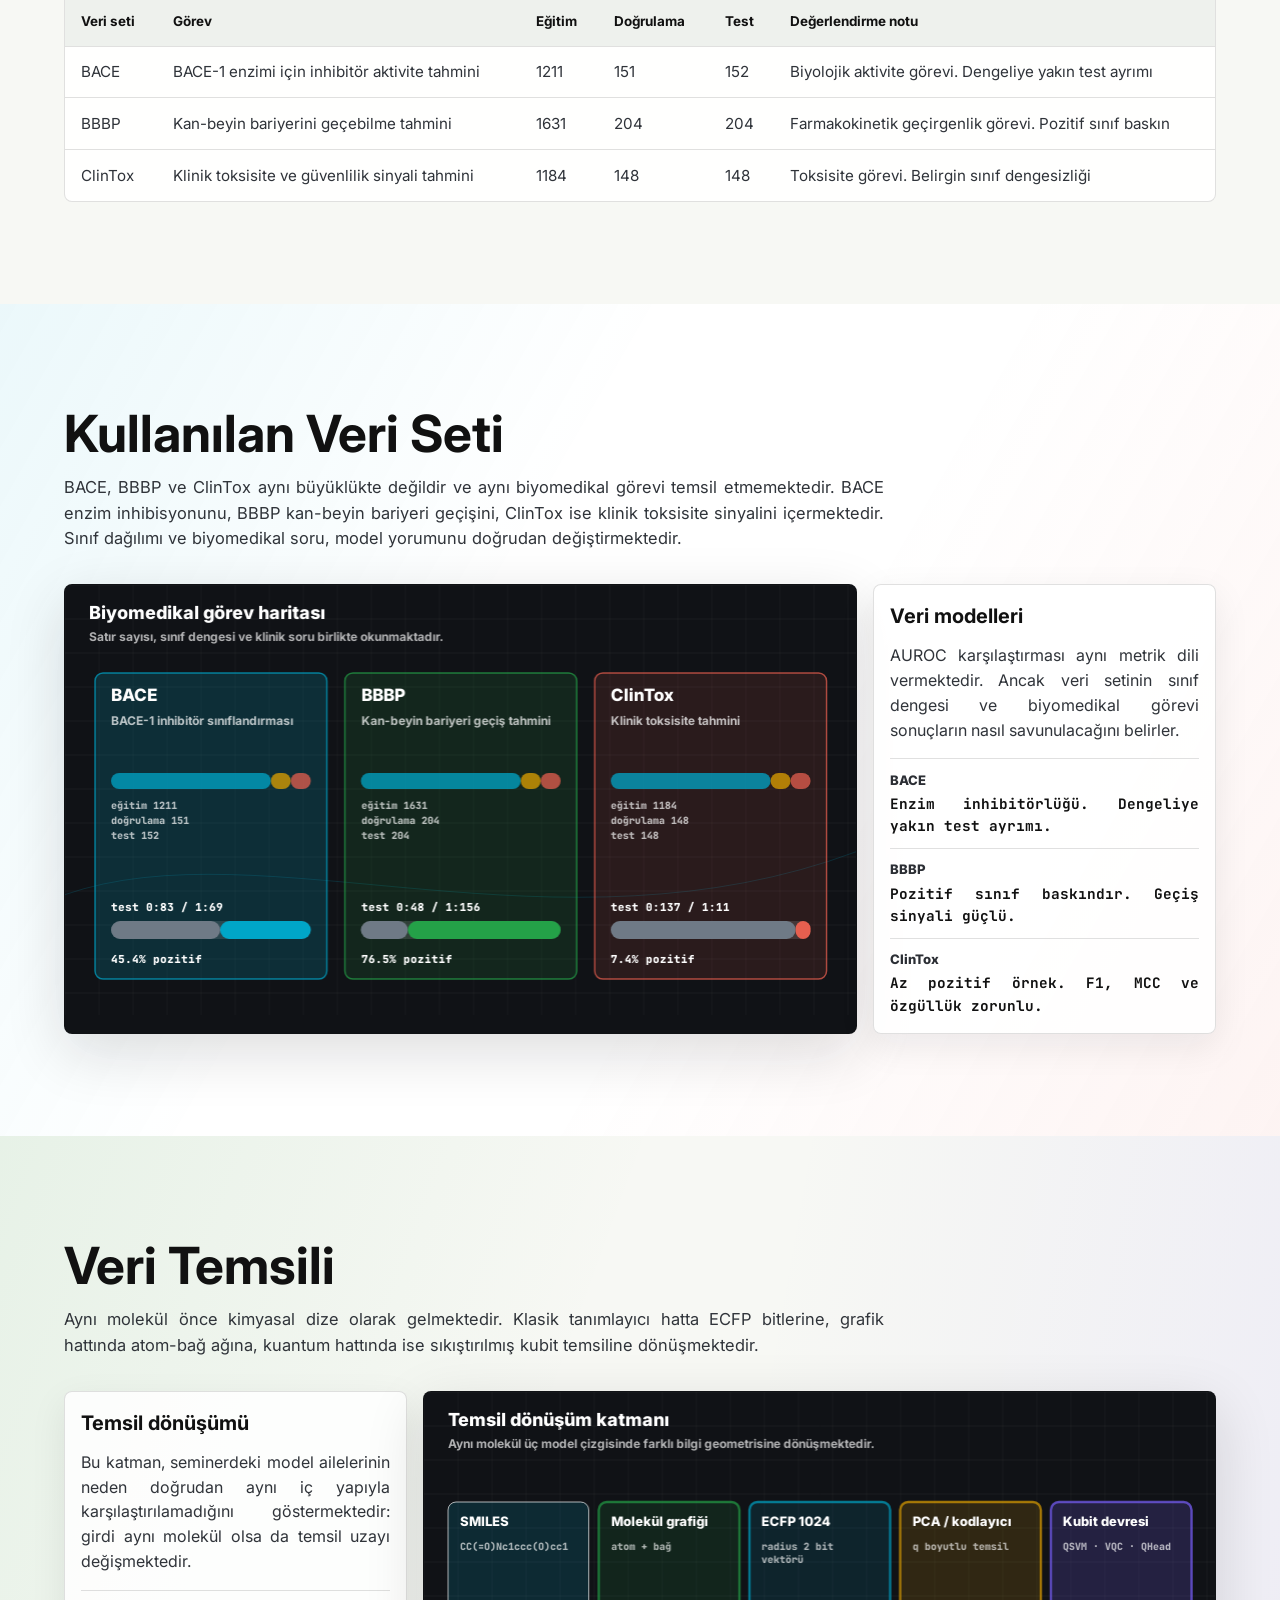
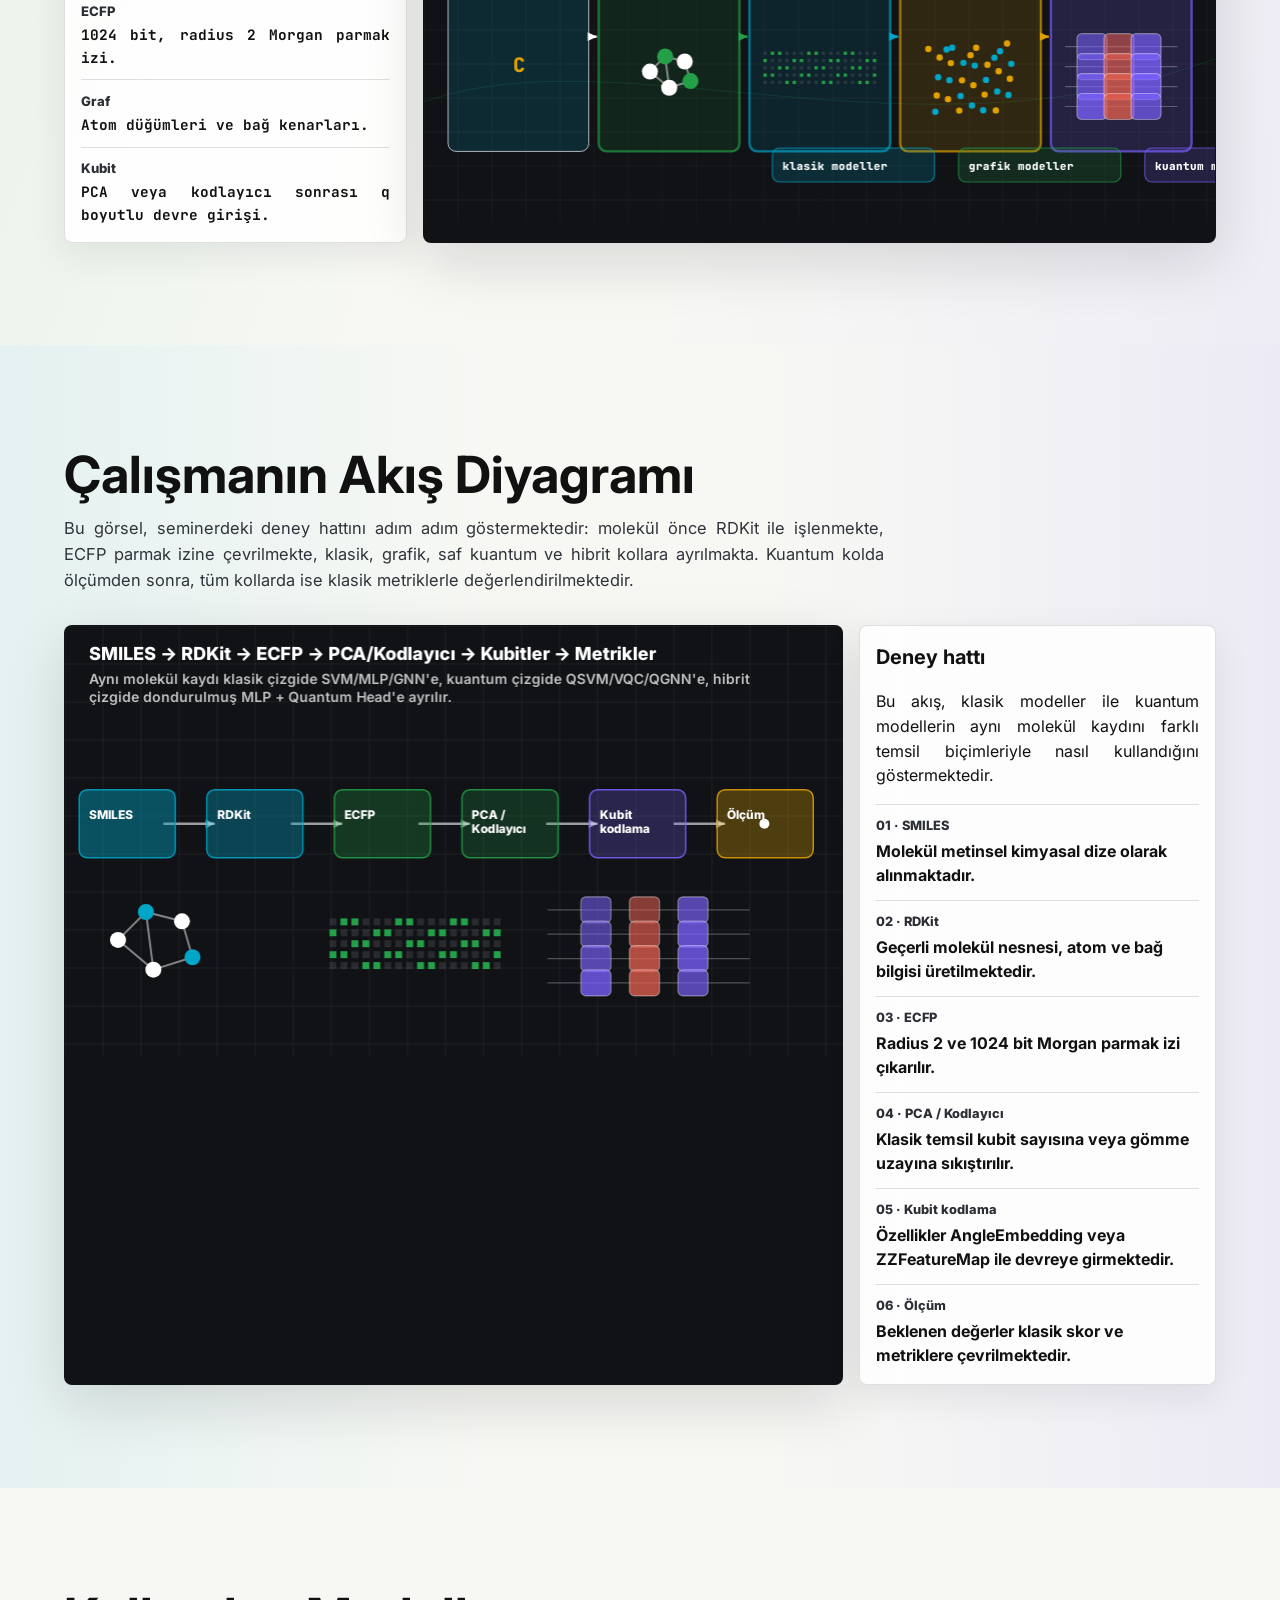
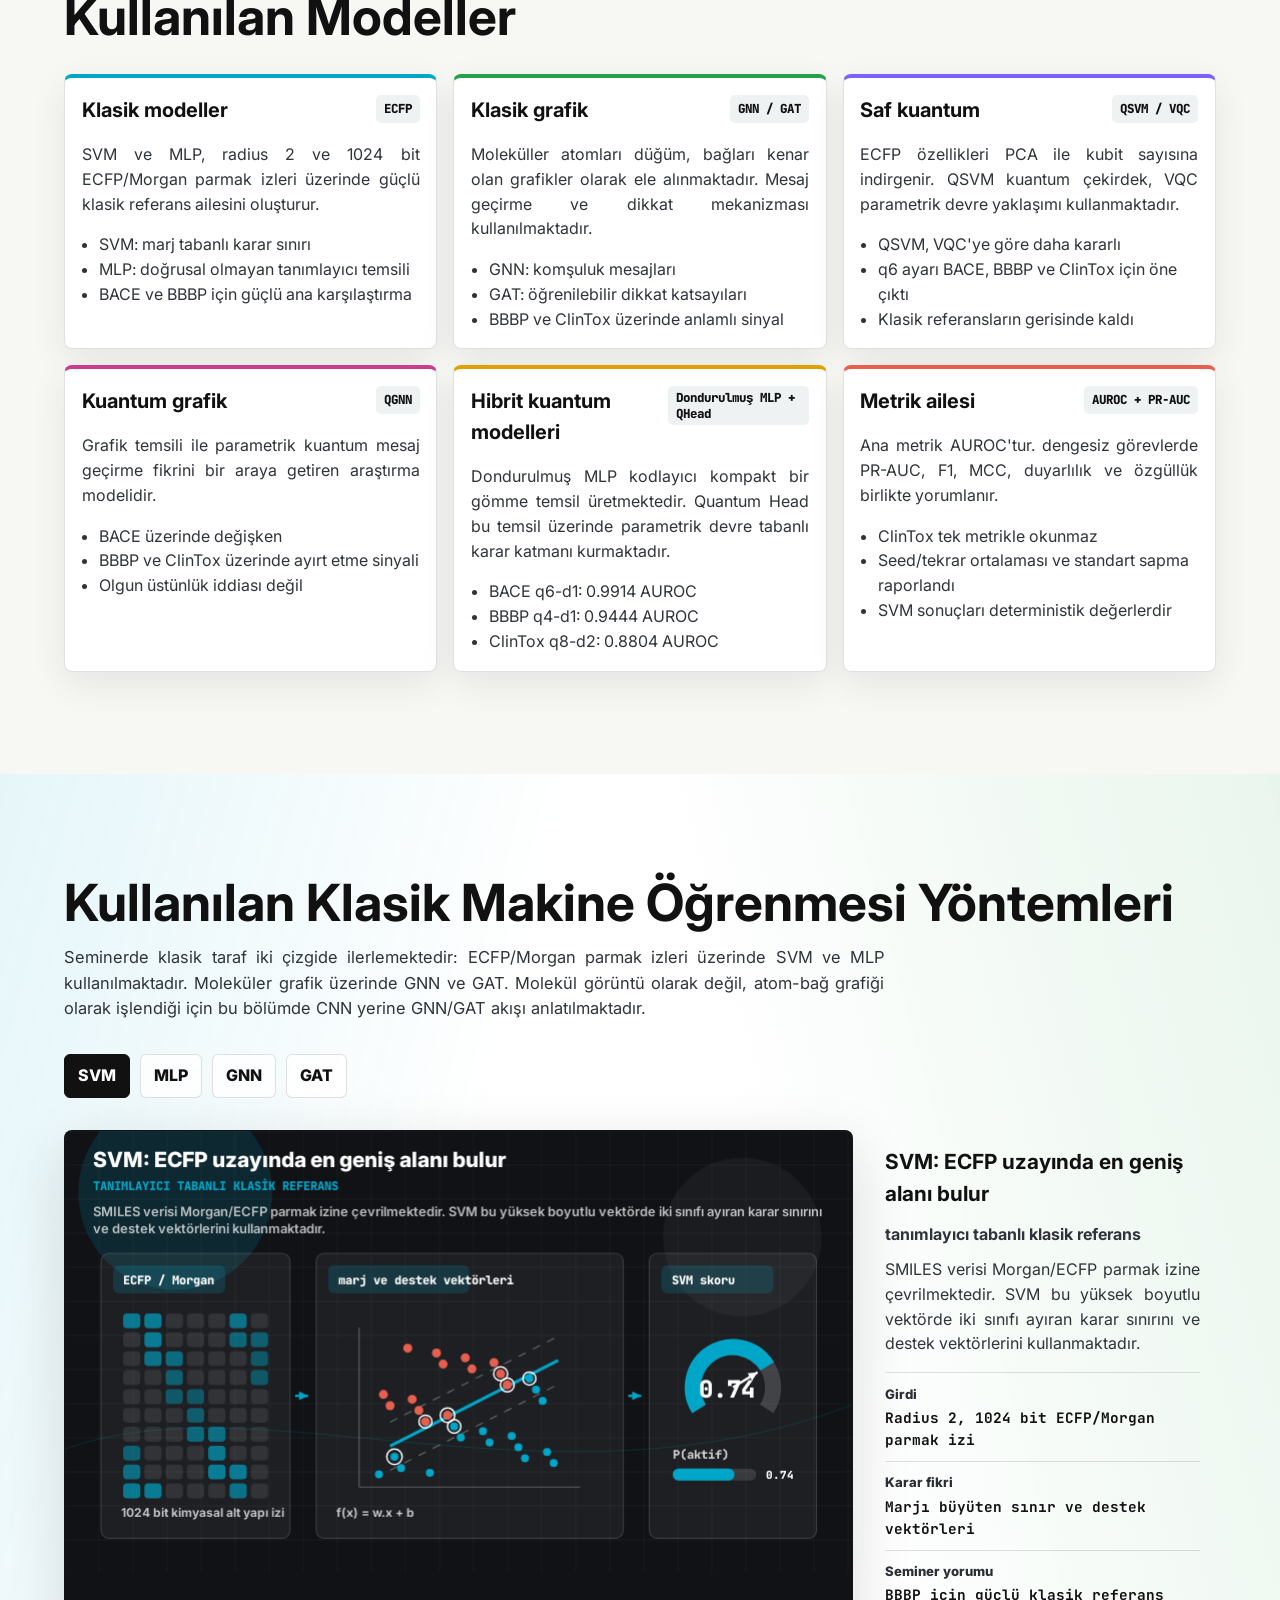
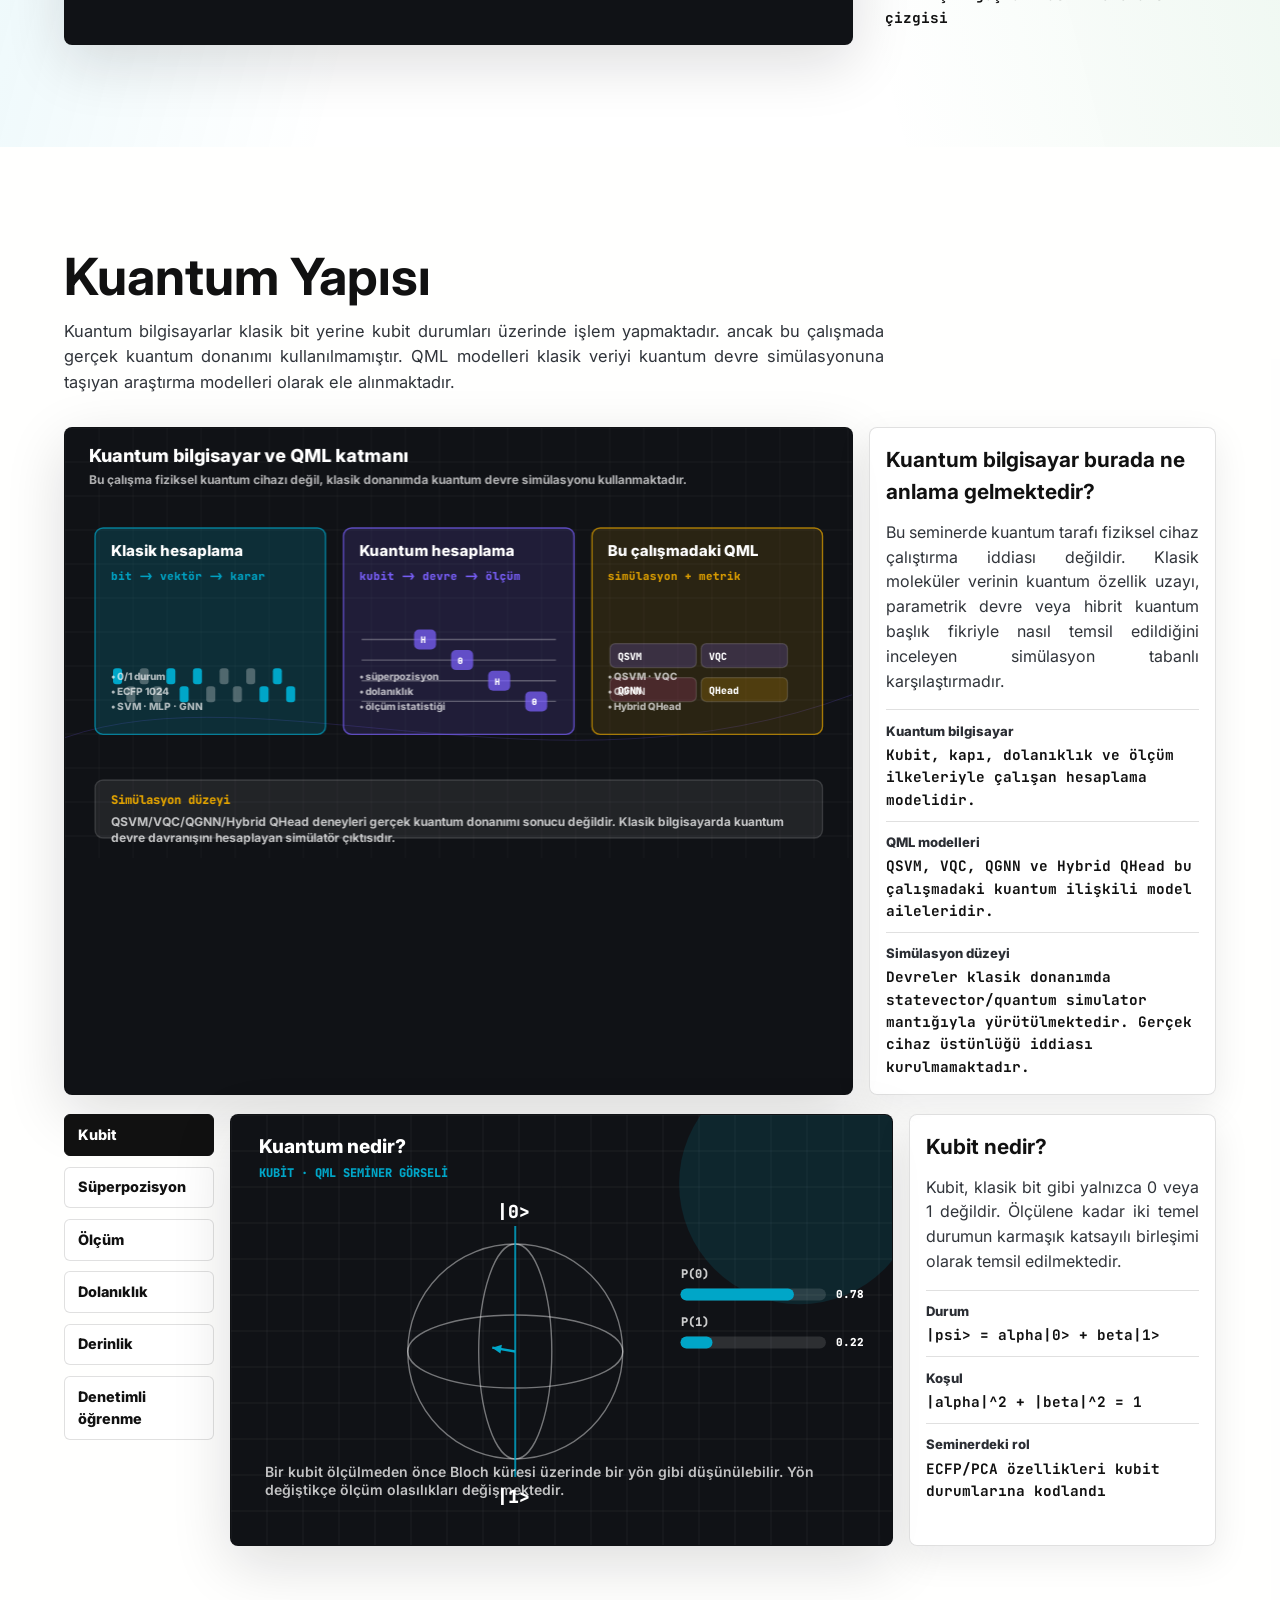
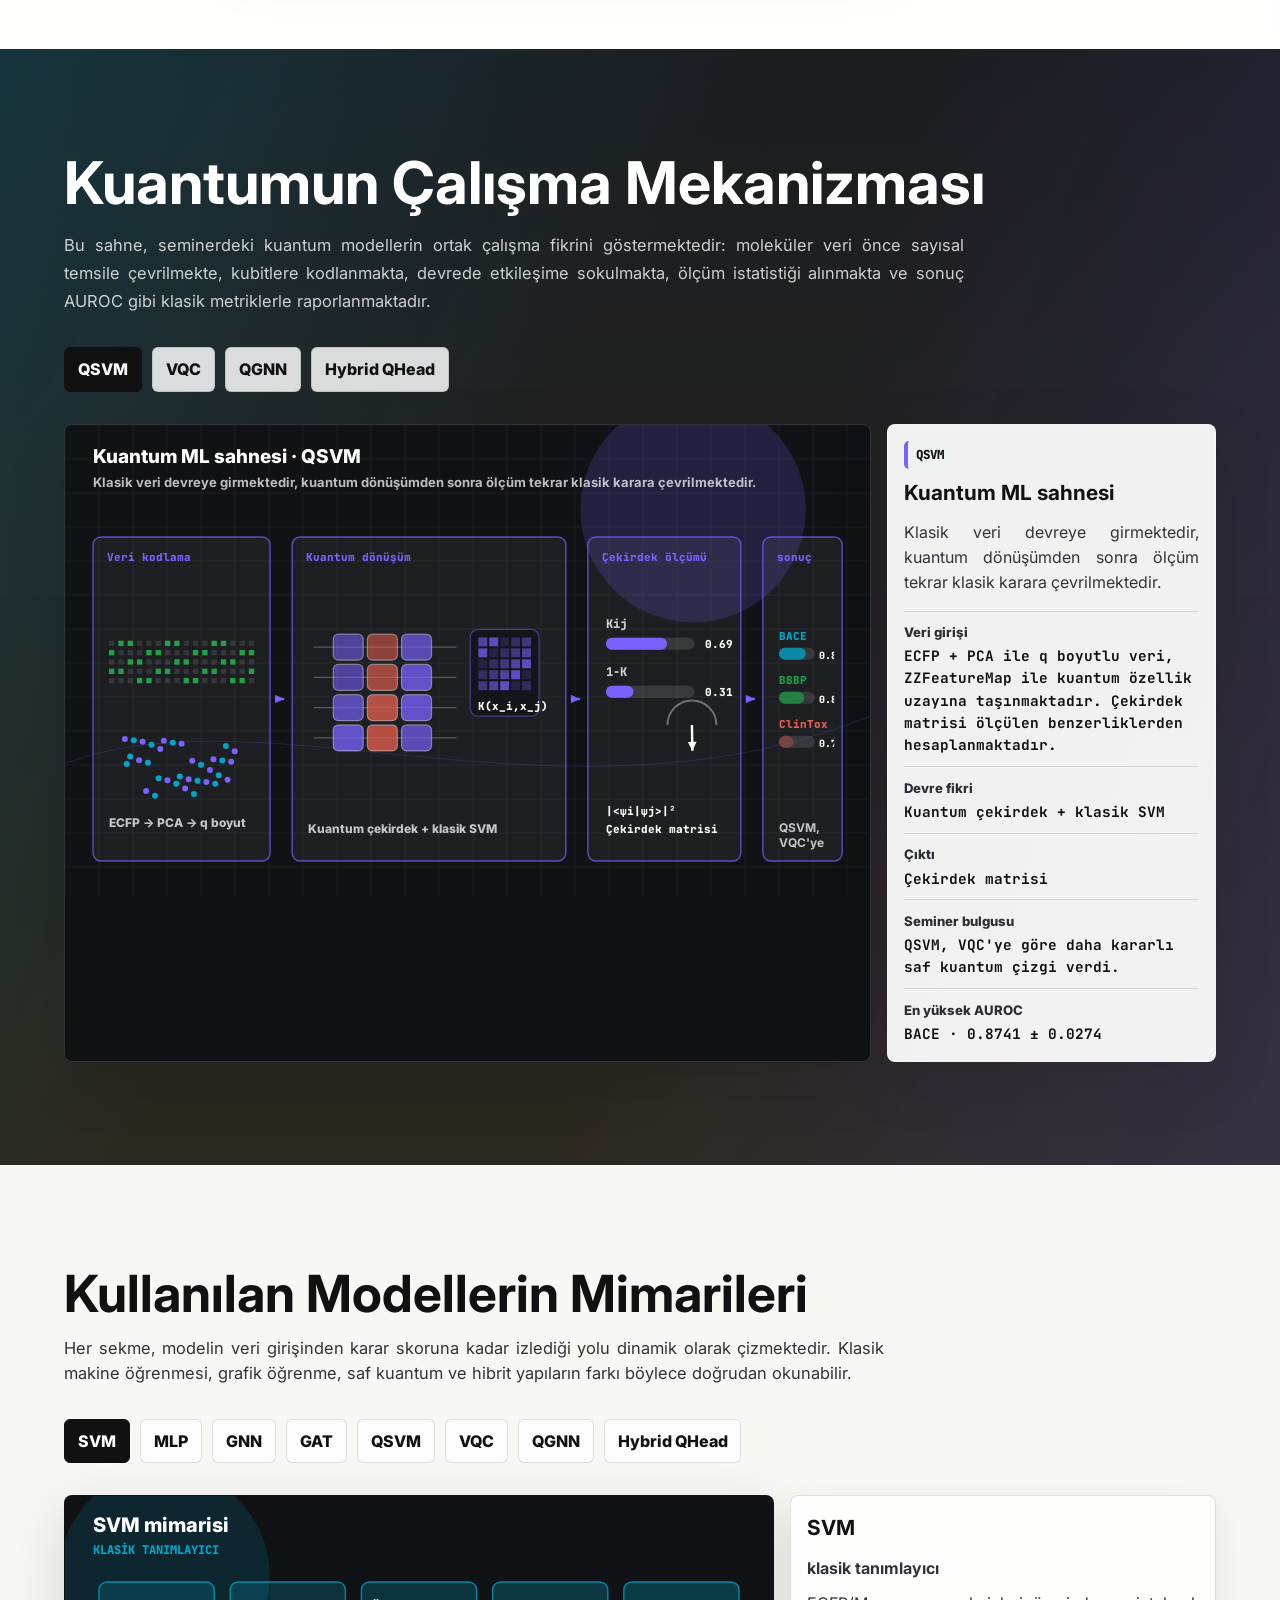
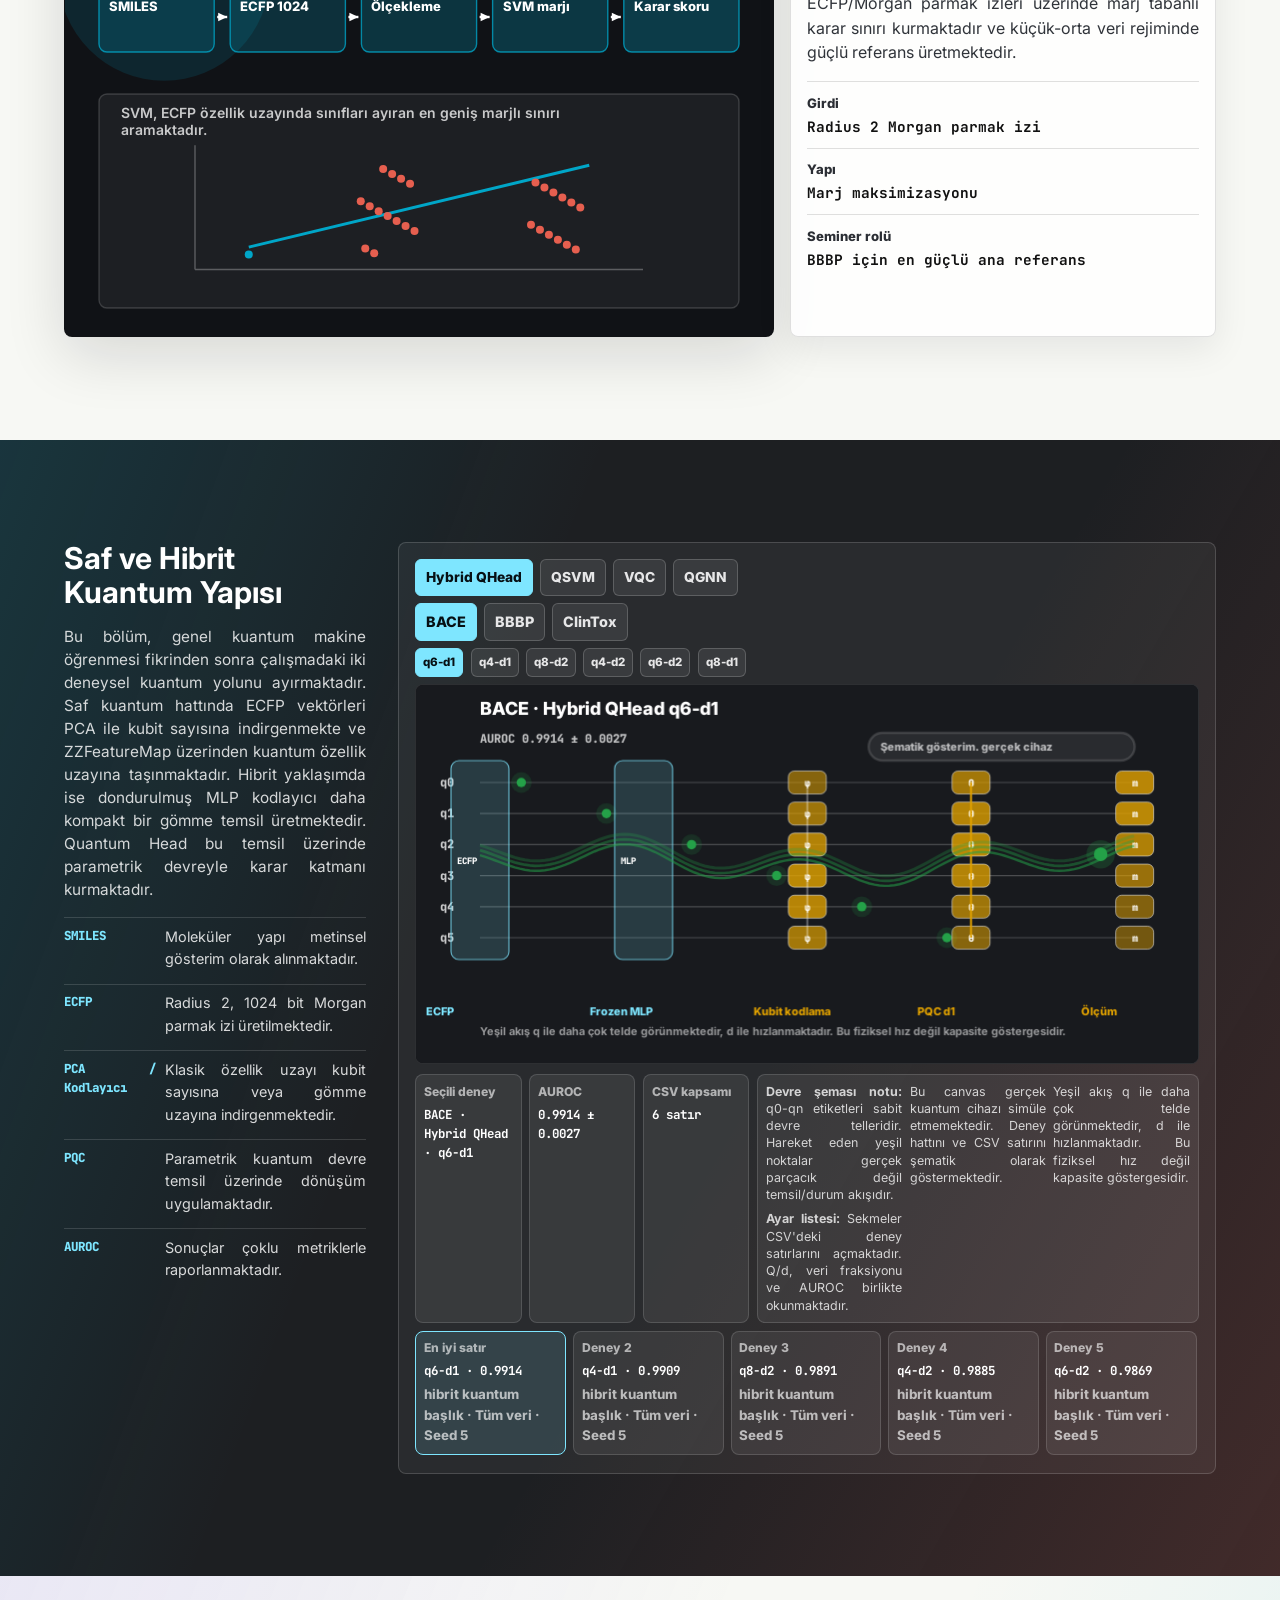
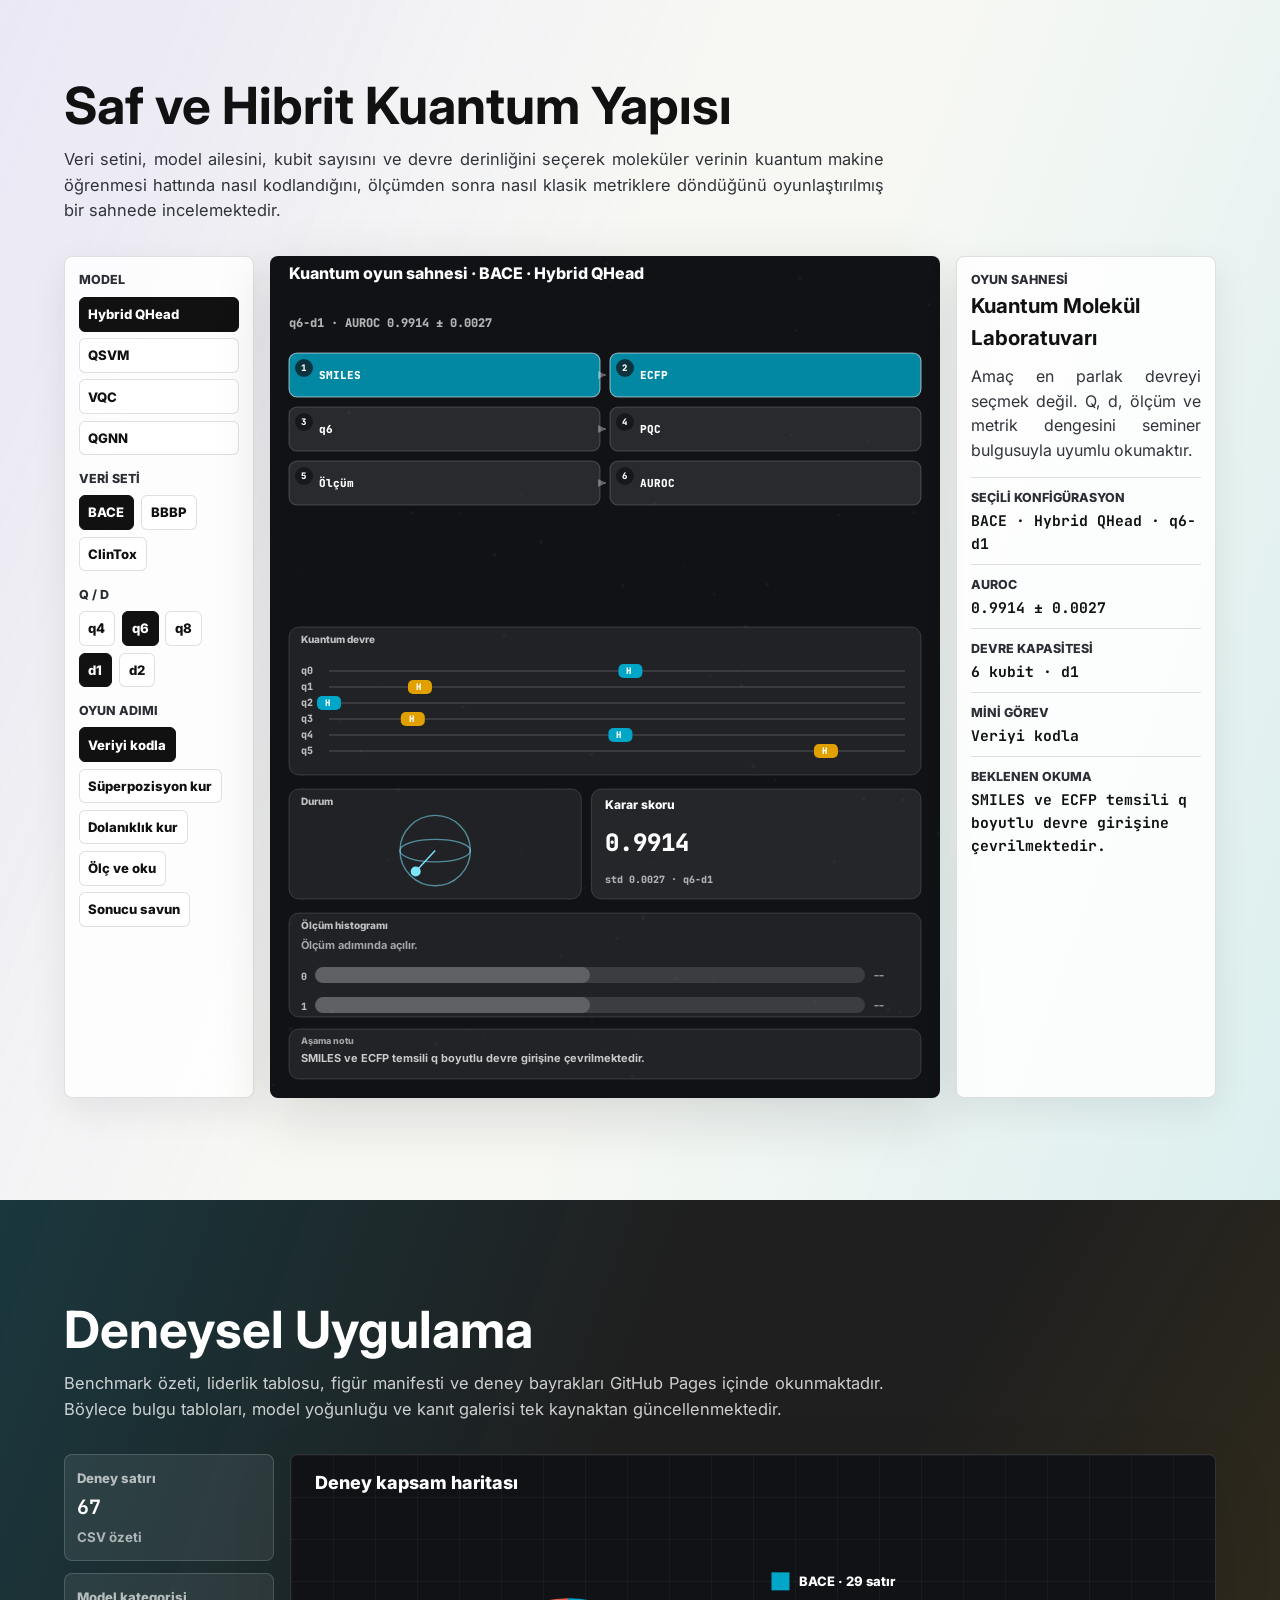
==== commit 86f3fc8e: "Refactor styles and HTML structure for improved layout and readability - Updated CSS to hide unneces" ====
--- a/frontend/index.html
+++ b/frontend/index.html
@@ -8,7 +8,7 @@
   <link rel="preconnect" href="https://fonts.googleapis.com">
   <link rel="preconnect" href="https://fonts.gstatic.com" crossorigin>
   <link href="https://fonts.googleapis.com/css2?family=Inter:wght@400;500;600;700;800&family=JetBrains+Mono:wght@500;700&display=swap" rel="stylesheet">
-  <link rel="stylesheet" href="styles.css?v=20260609-dataset-example-2">
+  <link rel="stylesheet" href="styles.css?v=20260609-stability-color-legend-2">
 </head>
 <body>
   <canvas id="quantumField" aria-hidden="true"></canvas>
@@ -103,7 +103,7 @@
           Literatür, moleküler özellik tahmininde temsil seçiminin, veri seti ölçeğinin,
           güçlü klasik referansların ve çoklu metrik raporlamanın birlikte ele alınması
           gerektiğini göstermektedir. Bu nedenle çalışma, kuantum modellerin klasik yöntemlerden
-          genel olarak üstün olduğunu ileri sürmez; hangi koşullarda anlamlı ya da sınırlı
+          genel olarak üstün olduğunu ileri sürmemektedir. Hangi koşullarda anlamlı ya da sınırlı
           sonuç verdiğini tartışmaktadır.
         </p>
       </div>
@@ -112,11 +112,11 @@
           <canvas id="literatureMapCanvas" width="1180" height="620" aria-label="Literatür çalışmasını klasik, grafik, kuantum ve hibrit araştırma çizgileriyle gösteren dinamik harita"></canvas>
         </div>
         <aside class="visual-note">
-          <h3>Literatürden çıkan ana okuma</h3>
+          <h3>Literatür</h3>
           <p>Kuantum ve hibrit yaklaşımların katkısı, ancak güçlü klasik referanslar, aynı veri ayrımları ve tamamlayıcı metriklerle birlikte değerlendirildiğinde anlamlıdır.</p>
           <div class="visual-note-list">
             <div><span>Klasik çizgi</span><strong>QSAR, SMILES ve ECFP/Morgan temsilleri güçlü başlangıç noktasıdır.</strong></div>
-            <div><span>Grafik çizgi</span><strong>GNN ve GAT molekülü atom-bağ grafiği olarak öğrenir; veri koşullarına duyarlıdır.</strong></div>
+            <div><span>Grafik çizgi</span><strong>GNN ve GAT molekülü atom-bağ grafiği olarak öğrenmektedir. Veri koşullarına duyarlıdır.</strong></div>
             <div><span>QML çizgisi</span><strong>QSVM, VQC, QGNN ve hibrit başlık NISQ sınırlılıklarıyla birlikte okunmalıdır.</strong></div>
           </div>
         </aside>
@@ -166,7 +166,7 @@
             <tr>
               <td>Gilmer ve ark., MPNN</td>
               <td>2017</td>
-              <td>Moleküler grafiklerde mesaj geçirme öğrenme çerçevesini kurmaktadır.</td>
+              <td>Moleküler grafiklerde Mesaj geçirme öğrenme çerçevesini kurmaktadır.</td>
               <td>GNN model ailesinin atom-bağ grafiği üzerinden neden kullanıldığını açıklamaktadır.</td>
             </tr>
             <tr>
@@ -229,7 +229,7 @@
         <p>
           Materyal katmanı MoleculeNet/DeepChem çizgisindeki BACE, BBBP ve ClinTox
           veri setlerinden oluşmaktadır. Her veri seti moleküler yapıyı SMILES dizgesiyle,
-          hedef biyomedikal sonucu ise ikili sınıf etiketiyle temsil etmektedir; aynı kayıtlar
+          hedef biyomedikal sonucu ise ikili sınıf etiketiyle temsil etmektedir. Aynı kayıtlar
           klasik, grafik, saf kuantum, kuantum grafik ve hibrit modellere farklı temsil
           biçimleriyle aktarılmaktadır.
         </p>
@@ -248,16 +248,16 @@
           <span>Veri setlerinin anlamı</span>
           <h3>Üç veri seti üç farklı biyomedikal soruyu temsil etmektedir</h3>
           <p>
-            BACE, BACE-1 inhibitör aktivitesini; BBBP, kan-beyin bariyerini geçebilme
-            durumunu; ClinTox ise klinik toksisite ve güvenlilik sinyalini içermektedir.
+            BACE, BACE-1 inhibitör aktivitesini. BBBP, kan-beyin bariyerini geçebilme
+            durumunu. ClinTox ise klinik toksisite ve güvenlilik sinyalini içermektedir.
             Bu yüzden sonuçlar yalnızca satır sayısıyla değil, biyomedikal görev bağlamıyla okunmaktadır.
           </p>
         </article>
         <article class="material-source-card">
           <span>Deneyde nasıl kullanılmaktadır?</span>
-          <h3>SMILES kaydı tüm model aileleri için ortak başlangıçtır</h3>
+          <h3>SMILES sekansı tüm model aileleri için ortak başlangıçtır</h3>
           <p>
-            Geçerli SMILES kayıtları RDKit ile işlenmektedir; ECFP/Morgan parmak izi,
+            Geçerli SMILES kayıtları RDKit ile işlenmektedir. ECFP/Morgan parmak izi,
             atom-bağ grafı, PCA veya kodlayıcı sonrası kubit girişi, eğitim-doğrulama-test
             ayrımı ve AUROC merkezli metrikler aynı deney hattından üretilmektedir.
           </p>
@@ -333,7 +333,7 @@
               <td>1211</td>
               <td>151</td>
               <td>152</td>
-              <td>Biyolojik aktivite görevi; dengeliye yakın test ayrımı</td>
+              <td>Biyolojik aktivite görevi. Dengeliye yakın test ayrımı</td>
             </tr>
             <tr>
               <td>BBBP</td>
@@ -341,7 +341,7 @@
               <td>1631</td>
               <td>204</td>
               <td>204</td>
-              <td>Farmakokinetik geçirgenlik görevi; pozitif sınıf baskın</td>
+              <td>Farmakokinetik geçirgenlik görevi. Pozitif sınıf baskın</td>
             </tr>
             <tr>
               <td>ClinTox</td>
@@ -349,7 +349,7 @@
               <td>1184</td>
               <td>148</td>
               <td>148</td>
-              <td>Toksisite görevi; belirgin sınıf dengesizliği</td>
+              <td>Toksisite görevi. Belirgin sınıf dengesizliği</td>
             </tr>
           </tbody>
         </table>
@@ -371,12 +371,12 @@
           <canvas id="datasetMeaningCanvas" width="1180" height="620" aria-label="Veri setlerinin biyomedikal anlam ve sınıf dağılım haritası"></canvas>
         </div>
         <aside class="visual-note">
-          <h3>Veri okuma kuralı</h3>
-          <p>AUROC karşılaştırması aynı metrik dili verir; ancak veri setinin sınıf dengesi ve biyomedikal görevi sonuçların nasıl savunulacağını belirler.</p>
+          <h3>Veri modelleri</h3>
+          <p>AUROC karşılaştırması aynı metrik dili vermektedir. Ancak veri setinin sınıf dengesi ve biyomedikal görevi sonuçların nasıl savunulacağını belirler.</p>
           <div class="visual-note-list">
-            <div><span>BACE</span><strong>Enzim inhibitörlüğü; dengeliye yakın test ayrımı.</strong></div>
-            <div><span>BBBP</span><strong>Pozitif sınıf baskın; geçiş sinyali güçlü.</strong></div>
-            <div><span>ClinTox</span><strong>Az pozitif örnek; F1, MCC ve özgüllük zorunlu.</strong></div>
+            <div><span>BACE</span><strong>Enzim inhibitörlüğü. Dengeliye yakın test ayrımı.</strong></div>
+            <div><span>BBBP</span><strong>Pozitif sınıf baskındır. Geçiş sinyali güçlü.</strong></div>
+            <div><span>ClinTox</span><strong>Az pozitif örnek. F1, MCC ve özgüllük zorunlu.</strong></div>
           </div>
         </aside>
       </div>
@@ -387,7 +387,7 @@
         <p class="section-kicker">Veri temsili</p>
         <h2>Veri Temsili</h2>
         <p>
-          Aynı molekül önce kimyasal dize olarak gelmektedir; klasik tanımlayıcı hatta ECFP bitlerine,
+          Aynı molekül önce kimyasal dize olarak gelmektedir. Klasik tanımlayıcı hatta ECFP bitlerine,
           grafik hattında atom-bağ ağına, kuantum hattında ise sıkıştırılmış kubit temsiline dönüşmektedir.
         </p>
       </div>
@@ -413,8 +413,8 @@
         <h2>Çalışmanın Akış Diyagramı</h2>
         <p>
           Bu görsel, seminerdeki deney hattını adım adım göstermektedir: molekül önce RDKit ile işlenmekte,
-          ECFP parmak izine çevrilmekte, klasik, grafik, saf kuantum ve hibrit kollara ayrılmakta;
-          kuantum kolda ölçümden sonra, tüm kollarda ise klasik metriklerle değerlendirilmektedir.
+          ECFP parmak izine çevrilmekte, klasik, grafik, saf kuantum ve hibrit kollara ayrılmakta.
+          Kuantum kolda ölçümden sonra, tüm kollarda ise klasik metriklerle değerlendirilmektedir.
         </p>
       </div>
       <div class="journey-layout">
@@ -428,7 +428,7 @@
     <section id="modeller" class="section-band">
       <div class="section-heading">
         <p class="section-kicker">Yöntem aileleri</p>
-        <h2>Kullanılan Yöntemler</h2>
+        <h2>Kullanılan Modeller</h2>
       </div>
       <div class="model-grid" id="modelFamilies"></div>
     </section>
@@ -439,7 +439,7 @@
         <h2>Kullanılan Klasik Makine Öğrenmesi Yöntemleri</h2>
         <p>
           Seminerde klasik taraf iki çizgide ilerlemektedir: ECFP/Morgan parmak izleri üzerinde
-          SVM ve MLP; moleküler grafik üzerinde GNN ve GAT. Molekül görüntü olarak değil,
+          SVM ve MLP kullanılmaktadır. Moleküler grafik üzerinde GNN ve GAT. Molekül görüntü olarak değil,
           atom-bağ grafiği olarak işlendiği için bu bölümde CNN yerine GNN/GAT akışı anlatılmaktadır.
         </p>
       </div>
@@ -457,7 +457,7 @@
         <p class="section-kicker">Kuantum nedir?</p>
         <h2>Kuantum Yapısı</h2>
         <p>
-          Kuantum bilgisayarlar klasik bit yerine kubit durumları üzerinde işlem yapmaktadır;
+          Kuantum bilgisayarlar klasik bit yerine kubit durumları üzerinde işlem yapmaktadır.
           ancak bu çalışmada gerçek kuantum donanımı kullanılmamıştır. QML modelleri klasik
           veriyi kuantum devre simülasyonuna taşıyan araştırma modelleri olarak ele alınmaktadır.
         </p>
@@ -468,11 +468,11 @@
         </div>
         <aside class="quantum-primer-note">
           <h3>Kuantum bilgisayar burada ne anlama gelmektedir?</h3>
-          <p>Bu seminerde kuantum tarafı fiziksel cihaz çalıştırma iddiası değildir; klasik moleküler verinin kuantum özellik uzayı, parametrik devre veya hibrit kuantum başlık fikriyle nasıl temsil edildiğini inceleyen simülasyon tabanlı karşılaştırmadır.</p>
+          <p>Bu seminerde kuantum tarafı fiziksel cihaz çalıştırma iddiası değildir. Klasik moleküler verinin kuantum özellik uzayı, parametrik devre veya hibrit kuantum başlık fikriyle nasıl temsil edildiğini inceleyen simülasyon tabanlı karşılaştırmadır.</p>
           <div class="concept-facts">
             <div class="concept-fact"><span>Kuantum bilgisayar</span><strong>Kubit, kapı, dolanıklık ve ölçüm ilkeleriyle çalışan hesaplama modelidir.</strong></div>
             <div class="concept-fact"><span>QML modelleri</span><strong>QSVM, VQC, QGNN ve Hybrid QHead bu çalışmadaki kuantum ilişkili model aileleridir.</strong></div>
-            <div class="concept-fact"><span>Simülasyon düzeyi</span><strong>Devreler klasik donanımda statevector/quantum simulator mantığıyla yürütüldü; gerçek cihaz üstünlüğü iddiası kurulmadı.</strong></div>
+            <div class="concept-fact"><span>Simülasyon düzeyi</span><strong>Devreler klasik donanımda statevector/quantum simulator mantığıyla yürütülmektedir. Gerçek cihaz üstünlüğü iddiası kurulmamaktadır.</strong></div>
           </div>
         </aside>
       </div>
@@ -534,7 +534,7 @@
           Bu bölüm, genel kuantum makine öğrenmesi fikrinden sonra çalışmadaki iki deneysel
           kuantum yolunu ayırmaktadır. Saf kuantum hattında ECFP vektörleri PCA ile
           kubit sayısına indirgenmekte ve ZZFeatureMap üzerinden kuantum özellik uzayına taşınmaktadır.
-          Hibrit yaklaşımda ise dondurulmuş MLP kodlayıcı daha kompakt bir gömme temsil üretmektedir;
+          Hibrit yaklaşımda ise dondurulmuş MLP kodlayıcı daha kompakt bir gömme temsil üretmektedir.
           Quantum Head bu temsil üzerinde parametrik devreyle karar katmanı kurmaktadır.
         </p>
         <ol class="pipeline-list">
@@ -615,7 +615,7 @@
         <p>
           Çalışmadaki kuantum modeller gerçek kuantum donanımında değil, klasik hesaplama donanımı üzerinde
           çalışan kuantum devre simülatörleriyle yürütülmüştür. Bu nedenle bulgular kuantum cihaz üstünlüğü
-          olarak değil; aynı veri ayrımları, temsil hattı, seed politikası ve metrik ailesi altında klasik,
+          olarak değil. Aynı veri ayrımları, temsil hattı, seed politikası ve metrik ailesi altında klasik,
           grafik, saf kuantum ve hibrit model davranışlarının karşılaştırması olarak okunmalıdır.
         </p>
       </div>
@@ -632,7 +632,7 @@
           <div class="protocol-fact">
             <span>Kuantum simülasyonu</span>
             <strong>Qiskit Aer · PennyLane</strong>
-            <small>QSVM/VQC için aer_statevector CPU; hibrit başlık için lightning.qubit. shots=0, exact statevector simülasyonunu ifade eder.</small>
+            <small>QSVM/VQC için aer_statevector CPU. Hibrit başlık için lightning.qubit. shots=0, exact statevector simülasyonunu ifade etmektedir.</small>
           </div>
           <div class="protocol-fact">
             <span>Eğitim donanımı</span>
@@ -642,7 +642,7 @@
           <div class="protocol-fact">
             <span>Donanım yorumu</span>
             <strong>Gerçek kuantum donanımı kullanılmadı</strong>
-            <small>Devre sonuçları simülasyon çıktısıdır; kuantum cihaz üstünlüğü iddiası kurulmaz.</small>
+            <small>Devre sonuçları simülasyon çıktısıdır. Kuantum cihaz üstünlüğü iddiası kurulmamaktadır.</small>
           </div>
           <div class="protocol-fact">
             <span>Tekrar üretilebilirlik</span>
@@ -709,31 +709,6 @@
       </div>
     </section>
 
-    <section id="lab" class="section-band metric-lab-section">
-      <div class="section-heading">
-        <p class="section-kicker">Metrik laboratuvarı</p>
-        <h2>Deneysel Sonuçlar</h2>
-        <p>
-          ClinTox dengesiz olduğu için AUROC tek başına yeterli değildir. Burada eşik değeri
-          değiştikçe karışıklık matrisi, F1, MCC, duyarlılık, özgüllük ve dengeli doğruluk birlikte hareket etmektedir.
-        </p>
-      </div>
-      <div class="lab-layout">
-        <div class="lab-panel">
-          <div class="result-controls small" id="metricLabModelTabs" aria-label="Metrik laboratuvarı model seçimi"></div>
-          <label class="range-control" for="thresholdSlider">
-            <span>Karar eşiği</span>
-            <strong id="thresholdValue">0.50</strong>
-          </label>
-          <input id="thresholdSlider" type="range" min="0.05" max="0.95" step="0.01" value="0.50">
-          <div class="lab-mini-grid" id="metricLabStats"></div>
-        </div>
-        <div class="lab-stage">
-          <canvas id="metricLabCanvas" width="1100" height="620" aria-label="ClinTox metrik laboratuvarı"></canvas>
-        </div>
-      </div>
-    </section>
-
     <section id="clintox-okumasi" class="section-band imbalance-section">
       <div class="imbalance-copy">
         <p class="section-kicker">ClinTox okuması</p>
@@ -778,7 +753,7 @@
       <div class="visual-layout reverse">
         <aside class="visual-note">
           <h3>Kapasite yorumu</h3>
-          <p>BACE q6-d1, BBBP q4-d1, ClinTox q8-d2 ile en iyi değeri verdi. Bu yüzden sayfadaki kuantum yorumu genel üstünlük değil, görev bazlı uyum vurgusudur.</p>
+          <p>BACE q6-d1, BBBP q4-d1, ClinTox q8-d2 ile en iyi değeri verdi. Bu yüzden sayfadaki kuantum yorumu Genel üstünlük değil, görev bazlı uyum vurgusudur.</p>
           <div class="visual-note-list">
             <div><span>q</span><strong>Devreye giren özellik boyutu ve kubit sayısı.</strong></div>
             <div><span>d</span><strong>Ardışık kuantum kapı katmanı derinliği.</strong></div>
@@ -817,8 +792,13 @@
         <h2>Deneysel Sonuçlar</h2>
         <p>
           Beş farklı seed ile tekrarlanan deneylerde standart sapma model kararlılığını göstermektedir.
-          QGNN ve bazı kuantum ayarlarında değişkenlik artarken, hibrit ve klasik çizgide daha kontrollü davranışlar görülebilir.
-        </p>
+          QGNN ve bazı kuantum ayarlarında değişkenlik artarken, hibrit ve klasik çizgide daha kontrollü davranışlar gözlemlenebilmektedir.
+        </p>
+        <div class="color-meaning-list" aria-label="Kararlılık grafiği renk açıklaması">
+          <div><span class="color-dot turquoise"></span><strong>Turkuaz</strong><small>Klasik tanımlayıcı modelleri, özellikle SVM ve MLP çizgisini göstermektedir.</small></div>
+          <div><span class="color-dot purple"></span><strong>Mor</strong><small>Saf kuantum modelleri, özellikle QSVM ve VQC çizgisini göstermektedir.</small></div>
+          <div><span class="color-dot yellow"></span><strong>Sarı</strong><small>Hibrit kuantum-klasik yapıyı, özellikle Hybrid QHead modelini göstermektedir.</small></div>
+        </div>
       </div>
       <div class="stability-layout">
         <div class="result-controls" id="stabilityTaskTabs" aria-label="Kararlılık veri seti seçimi"></div>
@@ -835,7 +815,7 @@
         <h2>Deneysel Sonuçlar</h2>
         <p>
           Bu görsel, liderlik CSV'sindeki ortalama AUROC ve standart sapma değerlerini
-          temsili seed noktalarıyla açar. Noktalar ham seed kayıtları değil, raporlanan
+          temsili seed noktalarıyla açmaktadır. Noktalar ham seed kayıtları değil, raporlanan
           ortalama ve std bilgisinin görsel karşılığıdır.
         </p>
       </div>
@@ -902,7 +882,7 @@
         <h2>Tartışma ve Elde Edilen Bulgular</h2>
         <p>
           Bulgular genel bir kuantum üstünlüğü iddiasını desteklememektedir. Daha
-          savunulabilir sonuç; SVM ve MLP'nin güçlü referans konumunu koruduğu,
+          savunulabilir sonuç. SVM ve MLP'nin güçlü referans konumunu koruduğu,
           QSVM'in VQC'ye göre daha kararlı davrandığı, QGNN'in bazı görevlerde
           sinyal ürettiği ve Hybrid QHead'in belirli veri setlerinde rekabetçi
           bir tamamlayıcı model ailesi olduğudur.
@@ -911,7 +891,7 @@
       <div class="final-matrix">
         <div><strong>BACE</strong><span>Hybrid QHead q6-d1 zirvede, MLP çok yakın.</span></div>
         <div><strong>BBBP</strong><span>SVM en güçlü, hibrit GNN ile rekabetçi.</span></div>
-        <div><strong>ClinTox</strong><span>Hibrit ve MLP AUROC yakın; eşik metrikleri belirleyici.</span></div>
+        <div><strong>ClinTox</strong><span>Hibrit ve MLP AUROC yakındır. Eşik metrikleri belirleyicidir.</span></div>
       </div>
     </section>
 
@@ -928,7 +908,7 @@
       <div class="visual-layout reverse">
         <aside class="visual-note">
           <h3>Gelecek çalışma eksenleri</h3>
-          <p>Öneriler kuantum üstünlüğünü varsaymaz; klasik, kuantum ve hibrit modellerin hangi veri temsili ve deney koşullarında katkı verdiğini daha güvenilir biçimde sınamayı hedefler.</p>
+          <p>Öneriler kuantum üstünlüğünü varsaymamaktadır. Klasik, kuantum ve hibrit modellerin hangi veri temsili ve deney koşullarında katkı verdiğini daha güvenilir biçimde sınamayı hedeflemektedir.</p>
           <div class="visual-note-list">
             <div><span>Veri</span><strong>Tox21, HIV, SIDER, ESOL, FreeSolv ve Lipophilicity gibi görevlerle kapsam genişletilebilir.</strong></div>
             <div><span>Model</span><strong>Klasik referanslar, hibrit kodlayıcılar ve saf kuantum devre tasarımları daha sistematik denenebilir.</strong></div>
@@ -947,6 +927,6 @@
     <span>BACE · BBBP · ClinTox · QSVM · VQC · QGNN · Hybrid QHead</span>
   </footer>
 
-  <script src="script.js?v=20260609-dataset-example-2"></script>
+  <script src="script.js?v=20260609-stability-color-legend-2"></script>
 </body>
 </html>
--- a/frontend/styles.css
+++ b/frontend/styles.css
@@ -262,12 +262,7 @@
 
 .eyebrow,
 .section-kicker {
-  margin: 0 0 1rem;
-  color: var(--coral);
-  font-family: "JetBrains Mono", monospace;
-  font-size: 0.78rem;
-  font-weight: 800;
-  letter-spacing: 0;
+  display: none;
 }
 
 .hero h1,
@@ -383,6 +378,38 @@
   max-width: 820px;
   color: #30343a;
   font-size: 1.03rem;
+}
+
+p,
+.hero-copy li,
+.statement li,
+.section-heading li,
+.flow-copy li,
+.visual-note,
+.visual-note p,
+.concept-note p,
+.classical-visual-note p,
+.quantum-model-note p,
+.architecture-note p,
+.quantum-game-note p,
+.ablation-note p,
+.stability-note p,
+.material-source-card p,
+.dataset-card p,
+.dataset-example-copy p,
+.data-table td,
+.dataset-example-table td,
+.literature-table td,
+.model-card p,
+.point p,
+.protocol-fact small,
+.result-summary p,
+.limitations-grid p,
+.recommendation-card p,
+.conclusion-copy p {
+  text-align: justify;
+  text-justify: inter-word;
+  hyphens: auto;
 }
 
 .thesis-points {
@@ -558,7 +585,7 @@
 .data-table caption {
   caption-side: top;
   padding: 0.85rem 1rem;
-  text-align: left;
+  text-align: justify;
   color: var(--ink-soft);
   font-weight: 800;
 }
@@ -567,14 +594,18 @@
 .data-table td {
   padding: 0.85rem 1rem;
   border-top: 1px solid var(--line);
+  vertical-align: top;
+}
+
+.data-table th {
   text-align: left;
-  vertical-align: top;
-}
-
-.data-table th {
   color: var(--ink);
   background: #eef1ed;
   font-size: 0.84rem;
+}
+
+.data-table td {
+  text-align: justify;
 }
 
 .data-table td {
@@ -701,7 +732,7 @@
 .dataset-example-table caption {
   caption-side: top;
   padding: 0.72rem 0.82rem;
-  text-align: left;
+  text-align: justify;
   color: var(--ink-soft);
   font-weight: 900;
 }
@@ -710,11 +741,11 @@
 .dataset-example-table td {
   padding: 0.68rem 0.78rem;
   border-top: 1px solid var(--line);
+  vertical-align: top;
+}
+
+.dataset-example-table th {
   text-align: left;
-  vertical-align: top;
-}
-
-.dataset-example-table th {
   background: #eef1ed;
   color: var(--ink);
   font-size: 0.76rem;
@@ -1087,7 +1118,6 @@
 
 .data-cockpit::before,
 .molecule-journey::before,
-.metric-lab-section::before,
 .quantum-ablation-section::before,
 .stability-section::before {
   content: "";
@@ -1104,7 +1134,6 @@
 
 .data-cockpit > *,
 .molecule-journey > *,
-.metric-lab-section > *,
 .quantum-ablation-section > *,
 .stability-section > * {
   position: relative;
@@ -1126,8 +1155,7 @@
   align-items: start;
 }
 
-.cockpit-cards,
-.lab-mini-grid {
+.cockpit-cards {
   display: grid;
   gap: 0.75rem;
 }
@@ -1148,8 +1176,7 @@
   background: rgba(255, 255, 255, 0.08);
 }
 
-.cockpit-card span,
-.lab-stat span {
+.cockpit-card span {
   display: block;
   color: rgba(255, 255, 255, 0.66);
   font-size: 0.82rem;
@@ -1172,7 +1199,6 @@
 
 .cockpit-stage,
 .journey-stage,
-.lab-stage,
 .ablation-stage,
 .stability-stage {
   min-height: 420px;
@@ -1190,7 +1216,6 @@
 
 #researchMapCanvas,
 #moleculeJourneyCanvas,
-#metricLabCanvas,
 #ablationCubeCanvas,
 #stabilityCanvas,
 #datasetMeaningCanvas,
@@ -1317,16 +1342,11 @@
 }
 
 .journey-layout,
-.lab-layout,
 .stability-layout {
   display: grid;
   grid-template-columns: minmax(0, 1.2fr) minmax(300px, 0.55fr);
   gap: 1rem;
   align-items: stretch;
-}
-
-.lab-layout {
-  grid-template-columns: minmax(300px, 0.5fr) minmax(0, 1.15fr);
 }
 
 .journey-note,
@@ -1348,6 +1368,72 @@
   gap: 0.75rem;
 }
 
+.color-meaning-list {
+  display: grid;
+  grid-template-columns: repeat(3, minmax(0, 1fr));
+  gap: 0.7rem;
+  max-width: 980px;
+  margin-top: 1rem;
+}
+
+.color-meaning-list div {
+  display: grid;
+  grid-template-columns: auto 1fr;
+  gap: 0.18rem 0.5rem;
+  align-items: center;
+  min-width: 0;
+  padding: 0.74rem 0.82rem;
+  border: 1px solid var(--line);
+  border-left: 4px solid var(--ink-soft);
+  border-radius: 8px;
+  background: rgba(255, 255, 255, 0.92);
+  box-shadow: 0 10px 26px rgba(15, 17, 21, 0.08);
+}
+
+.color-meaning-list div:has(.turquoise) {
+  border-left-color: #00a6c8;
+}
+
+.color-meaning-list div:has(.purple) {
+  border-left-color: #7b61ff;
+}
+
+.color-meaning-list div:has(.yellow) {
+  border-left-color: #e0a100;
+}
+
+.color-meaning-list strong {
+  color: var(--ink);
+  font-size: 0.92rem;
+}
+
+.color-meaning-list small {
+  grid-column: 1 / -1;
+  color: #30343a;
+  font-weight: 700;
+  line-height: 1.45;
+  text-align: justify;
+}
+
+.color-dot {
+  width: 0.72rem;
+  height: 0.72rem;
+  border-radius: 999px;
+  box-shadow: 0 0 0 4px rgba(15, 17, 21, 0.08);
+}
+
+.color-dot.turquoise {
+  background: #00a6c8;
+}
+
+.color-dot.purple {
+  background: #7b61ff;
+}
+
+.color-dot.yellow {
+  background: #e0a100;
+}
+
 .journey-step {
   padding-top: 0.65rem;
   border-top: 1px solid var(--line);
@@ -1365,61 +1451,6 @@
 .limitation-card strong {
   display: block;
   margin-top: 0.2rem;
-}
-
-.metric-lab-section {
-  background: rgba(255, 255, 255, 0.9);
-}
-
-.metric-lab-section::before {
-  background:
-    linear-gradient(120deg, rgba(230, 95, 79, 0.09), transparent 44%),
-    linear-gradient(300deg, rgba(36, 161, 72, 0.08), transparent 42%);
-}
-
-.lab-panel {
-  padding: 1rem;
-  border: 1px solid var(--line);
-  border-radius: 8px;
-  background: rgba(15, 17, 21, 0.94);
-  color: #fff;
-  box-shadow: var(--shadow);
-}
-
-.range-control {
-  display: flex;
-  justify-content: space-between;
-  gap: 1rem;
-  margin: 1rem 0 0.6rem;
-  font-weight: 800;
-}
-
-.range-control strong,
-.lab-stat strong {
-  font-family: "JetBrains Mono", monospace;
-}
-
-#thresholdSlider {
-  width: 100%;
-  accent-color: var(--coral);
-}
-
-.lab-mini-grid {
-  grid-template-columns: repeat(2, minmax(0, 1fr));
-  margin-top: 1rem;
-}
-
-.lab-stat {
-  padding: 0.75rem;
-  border: 1px solid rgba(255, 255, 255, 0.14);
-  border-radius: 8px;
-  background: rgba(255, 255, 255, 0.08);
-}
-
-.lab-stat strong {
-  display: block;
-  margin-top: 0.25rem;
-  font-size: 1.05rem;
 }
 
 .quantum-ablation-section {
@@ -2354,7 +2385,6 @@
   .visual-layout,
   .visual-layout.reverse,
   .journey-layout,
-  .lab-layout,
   .ablation-layout,
   .stability-layout,
   .gallery-layout,
@@ -2366,6 +2396,10 @@
     grid-template-columns: 1fr;
   }
 
+  .color-meaning-list {
+    grid-template-columns: 1fr;
+  }
+
   .aim-visual-stage {
     min-height: 440px;
   }
@@ -2476,8 +2510,7 @@
   .seminar-cover-meta,
   .intro-grid .thesis-points,
   .material-source-grid,
-  .heatmap,
-  .lab-mini-grid {
+  .heatmap {
     grid-template-columns: 1fr;
   }
 
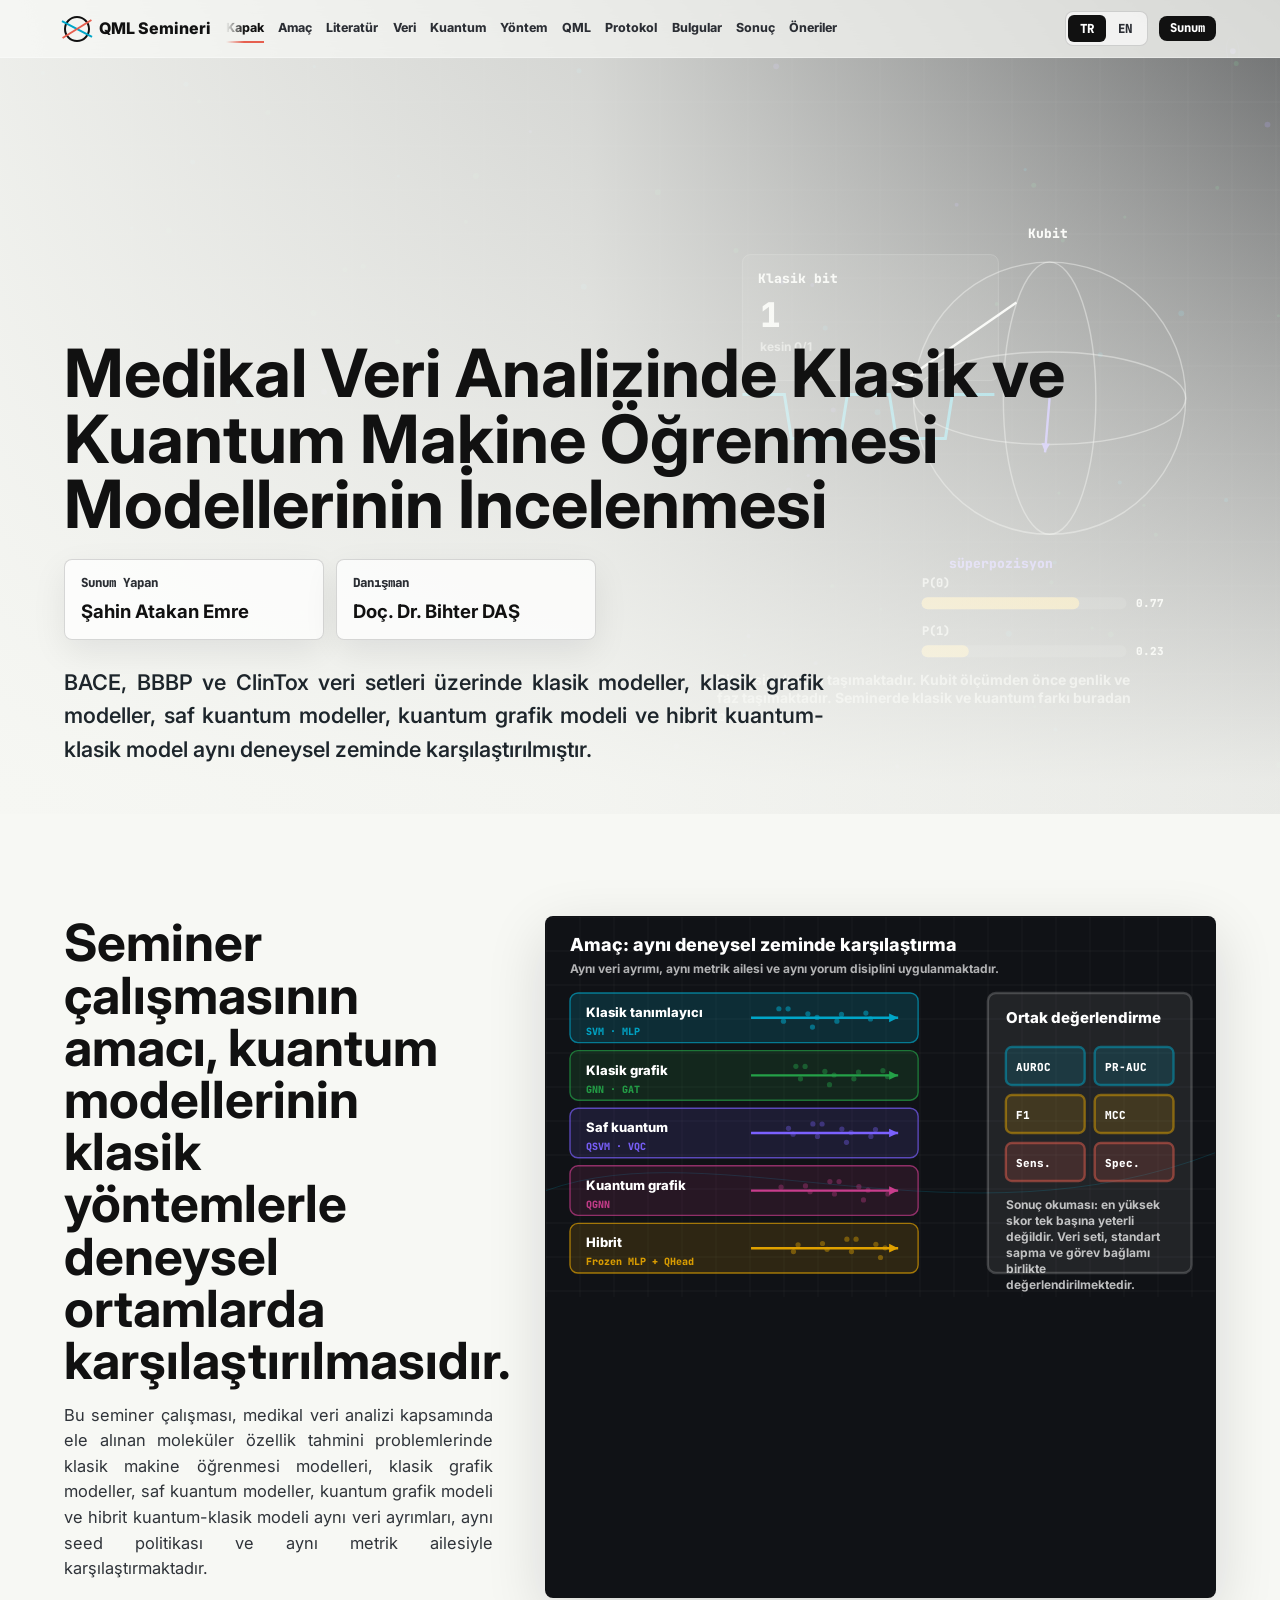
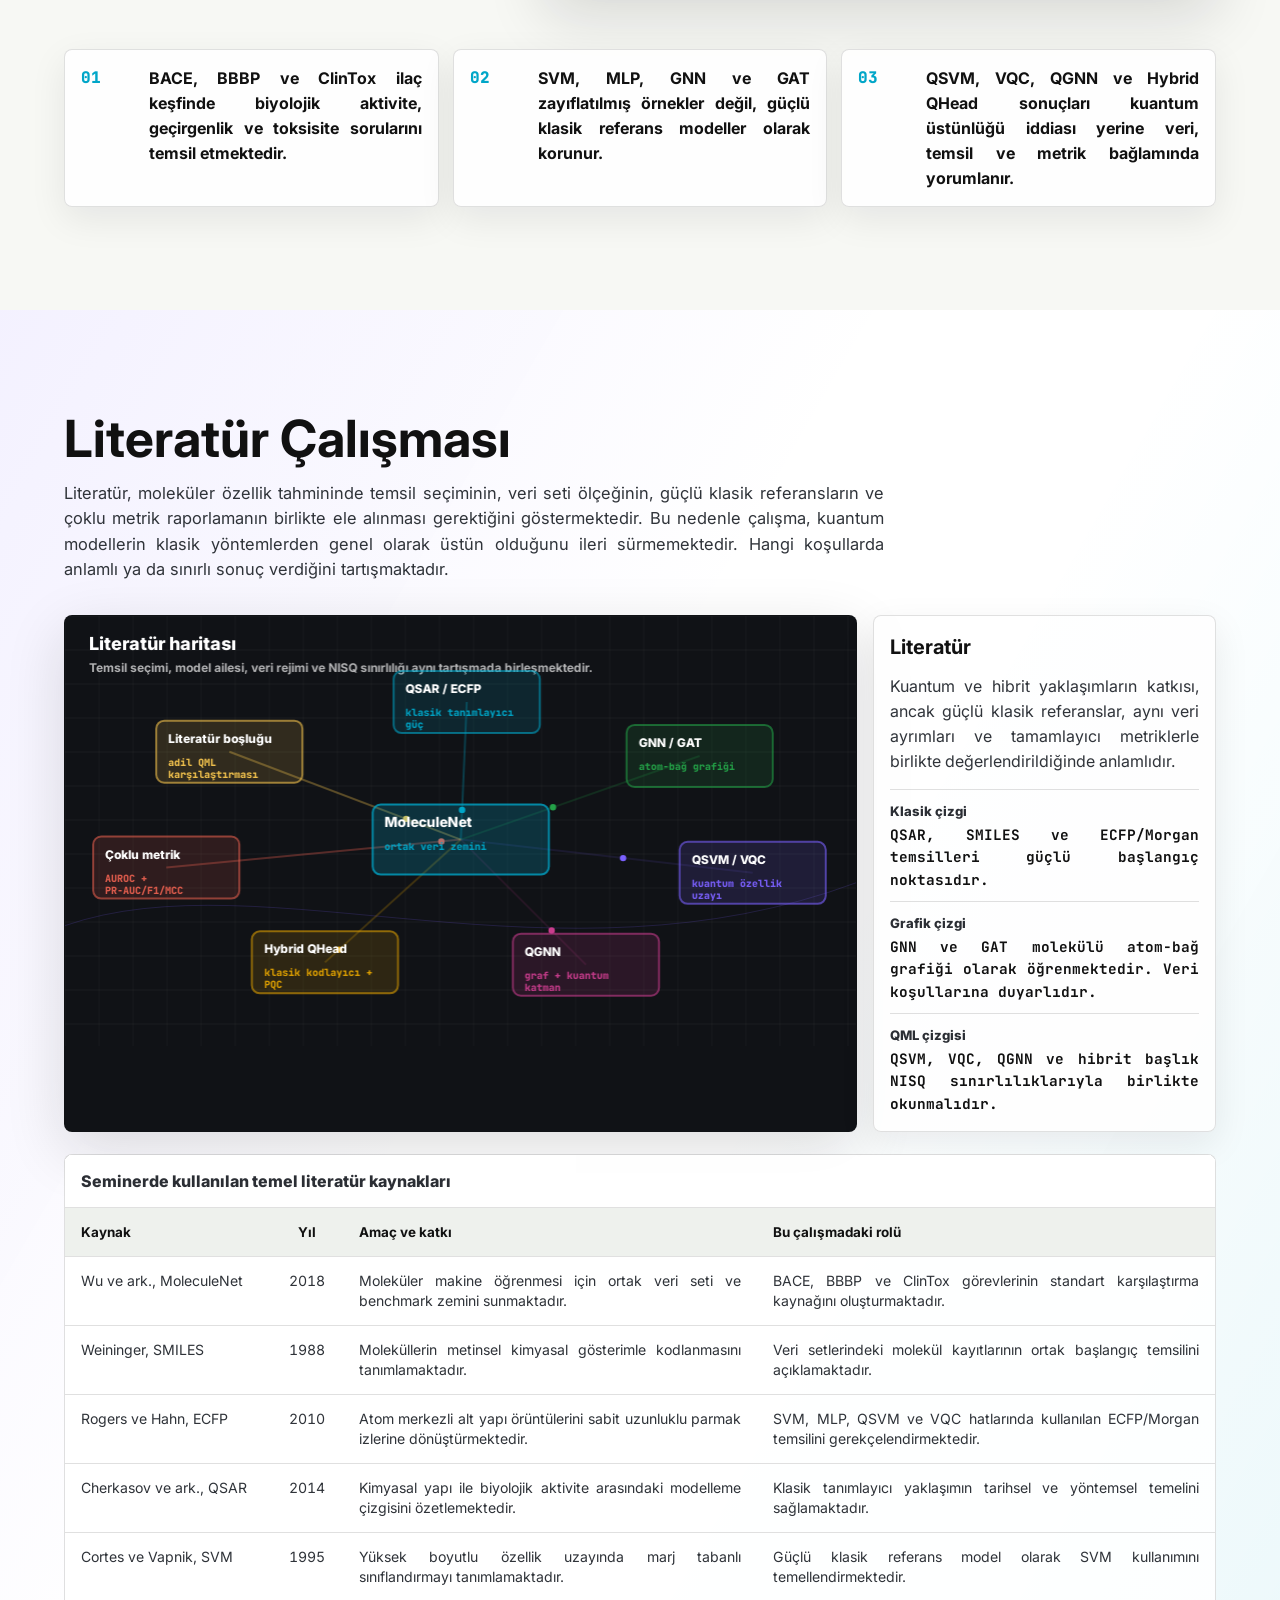
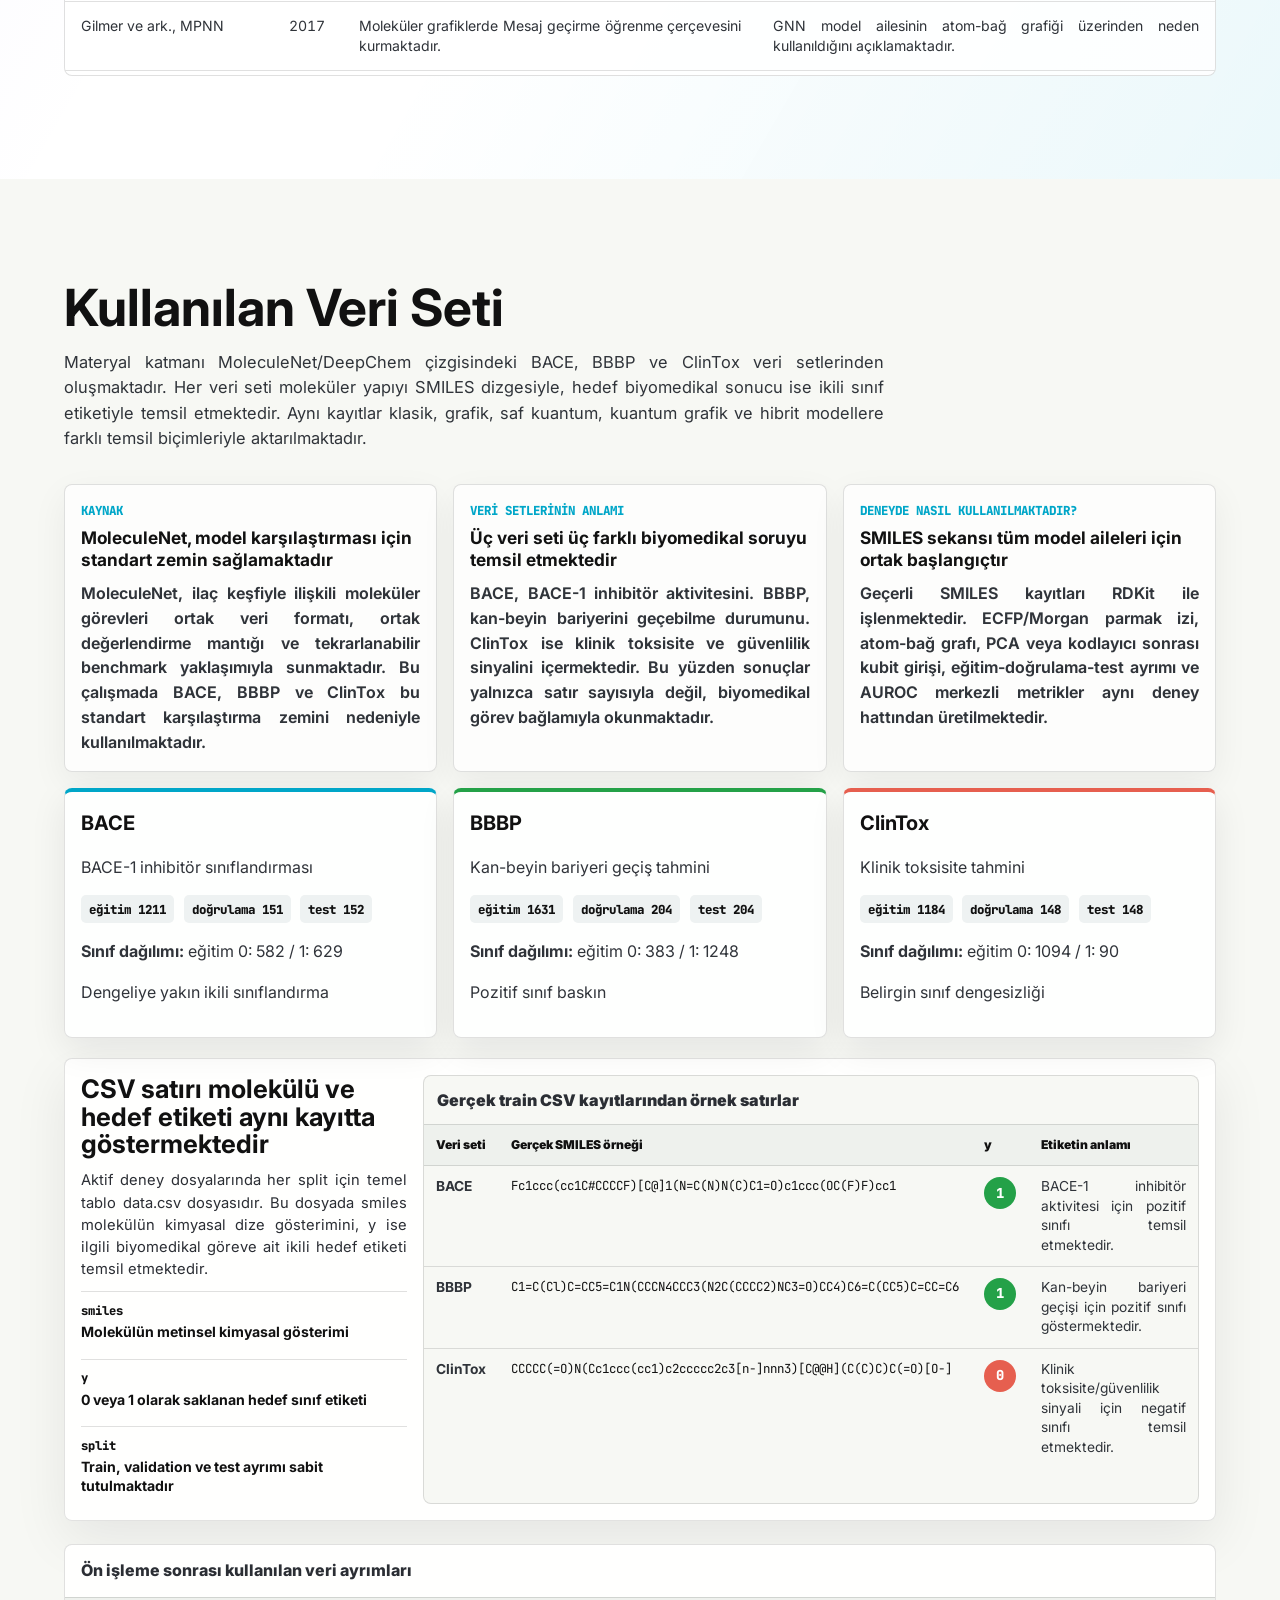
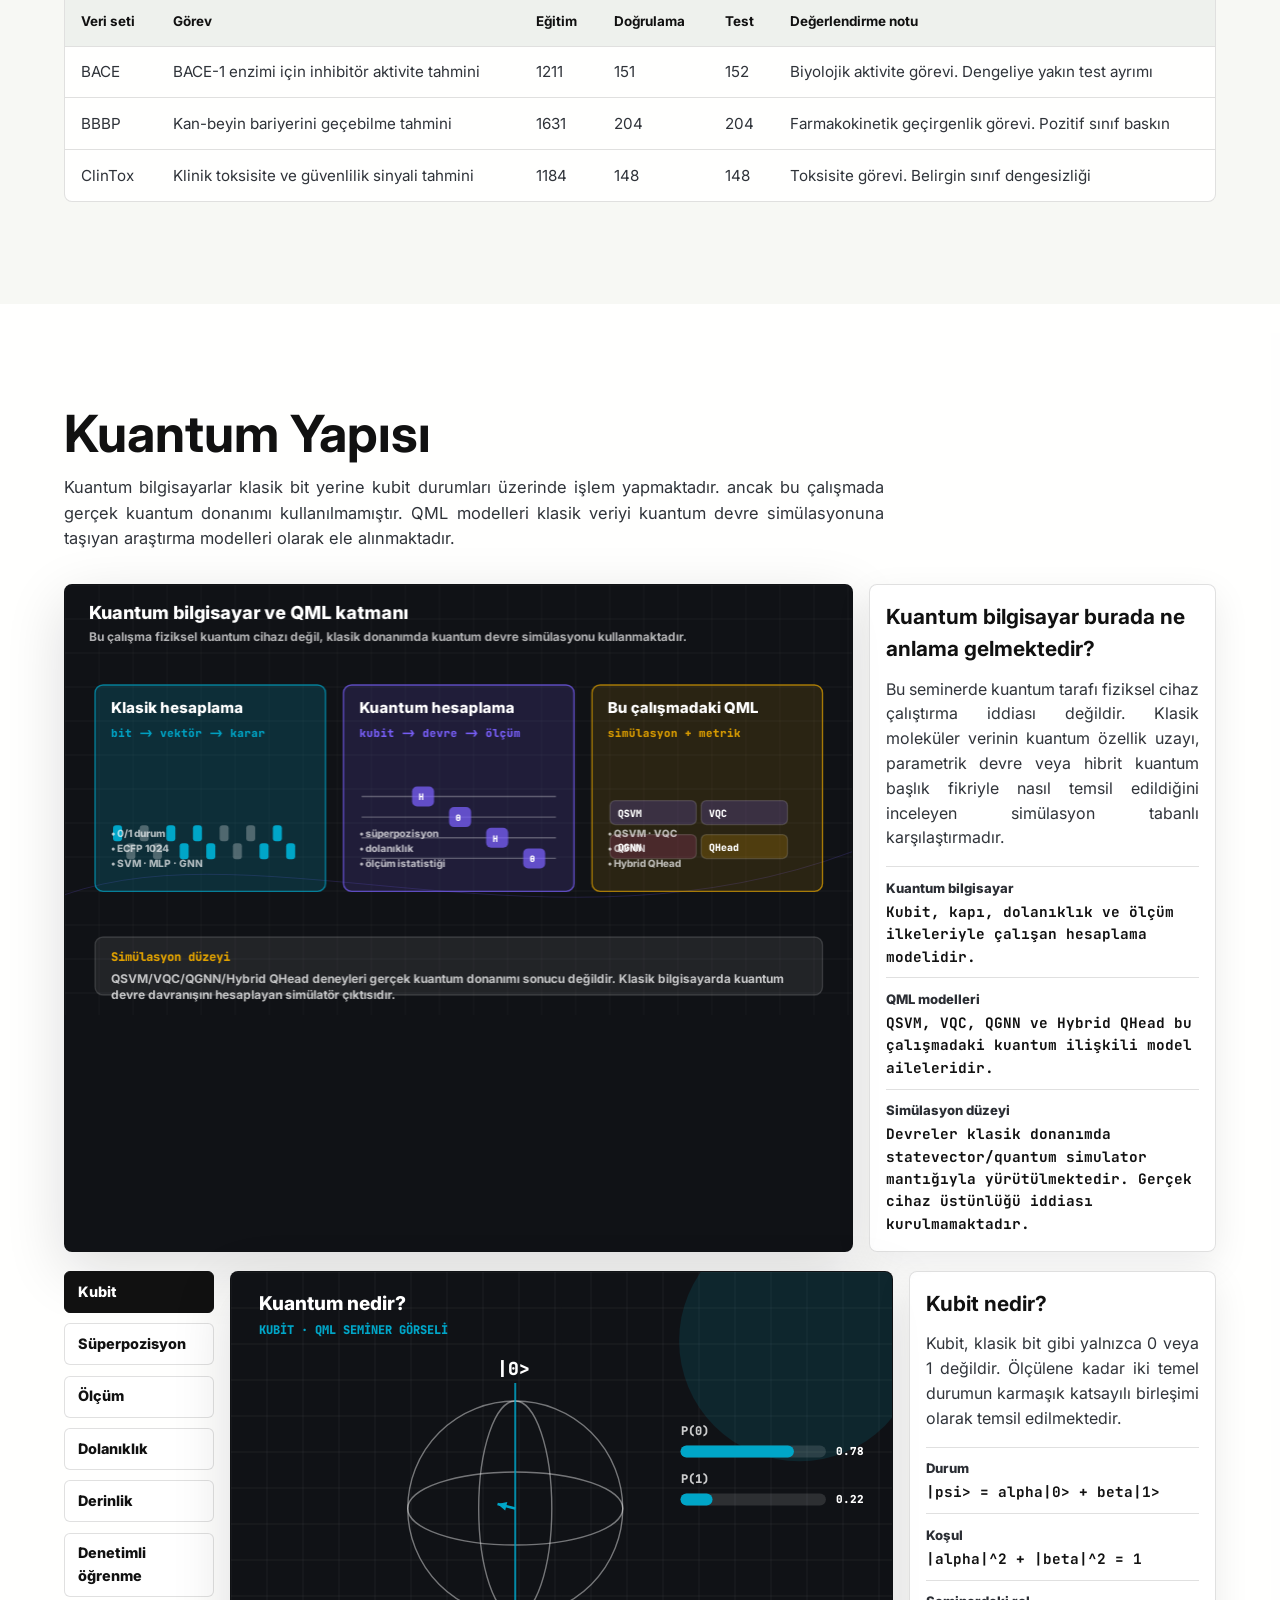
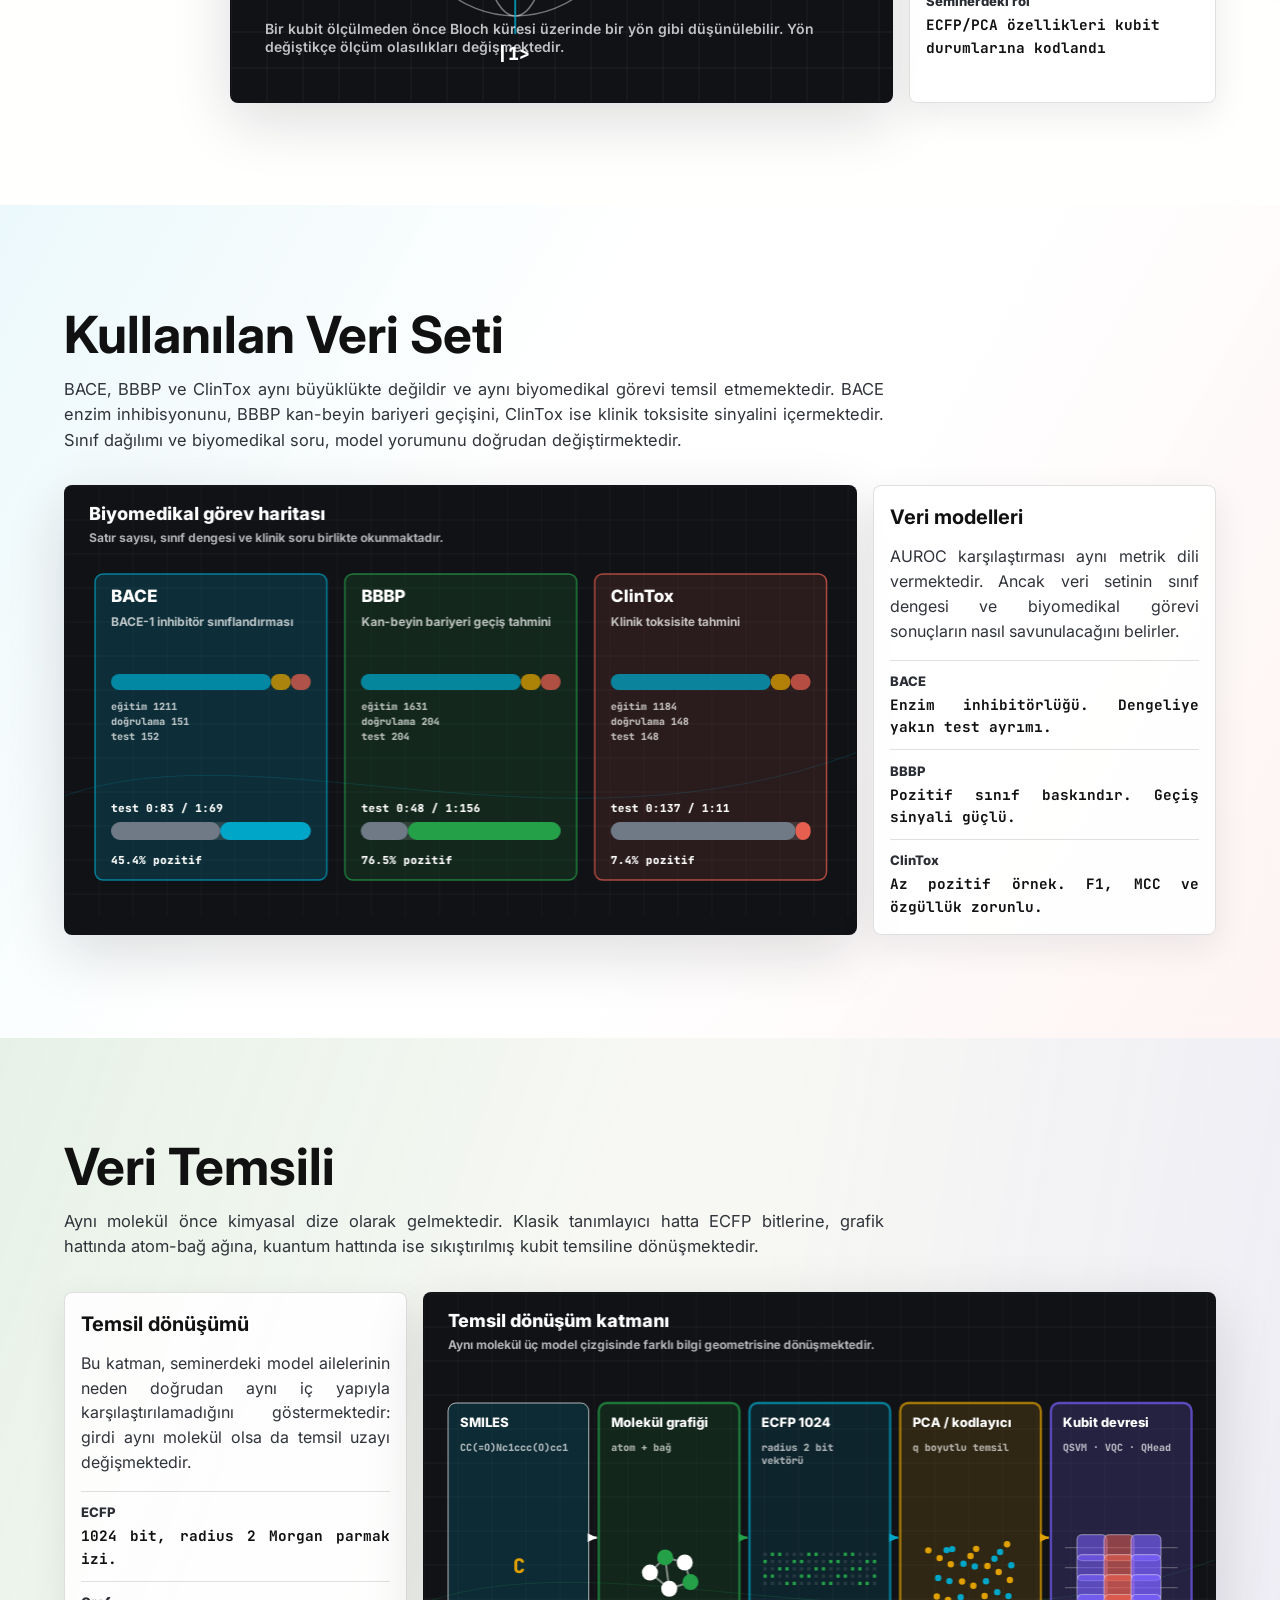
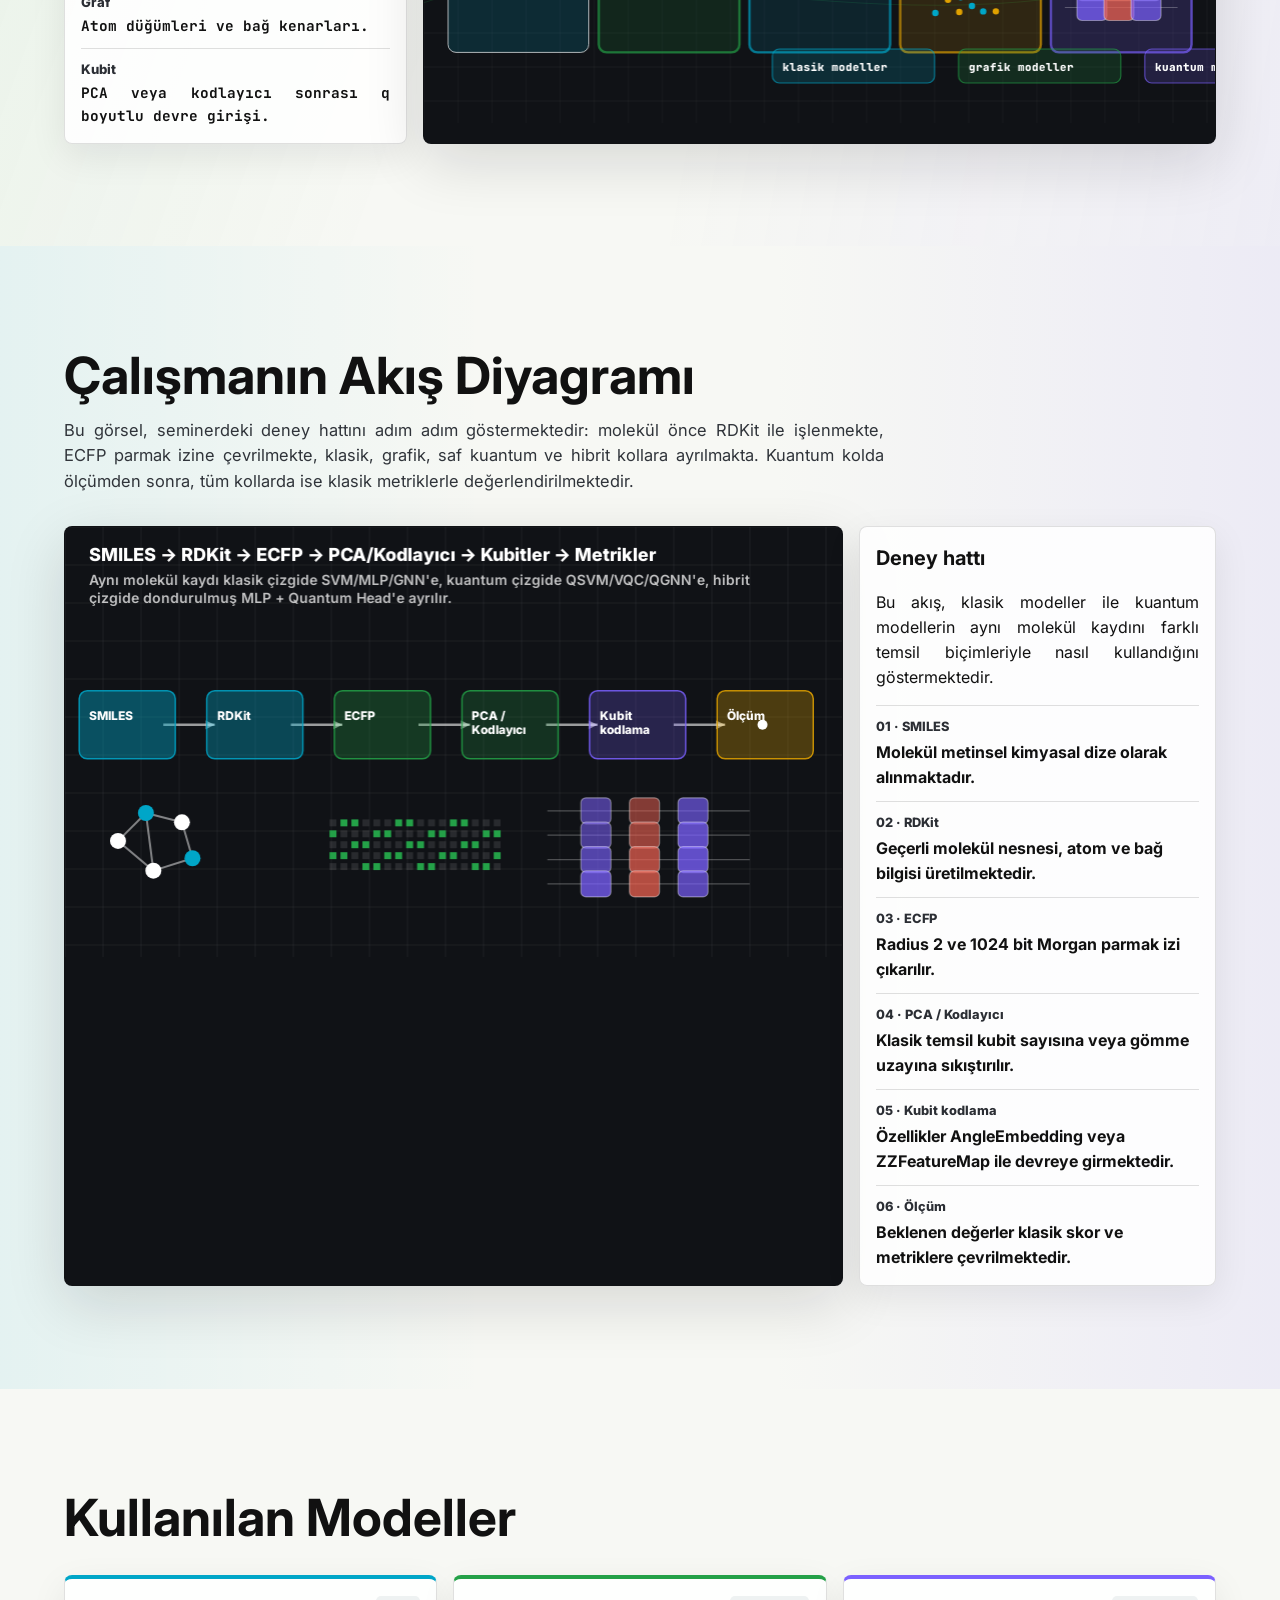
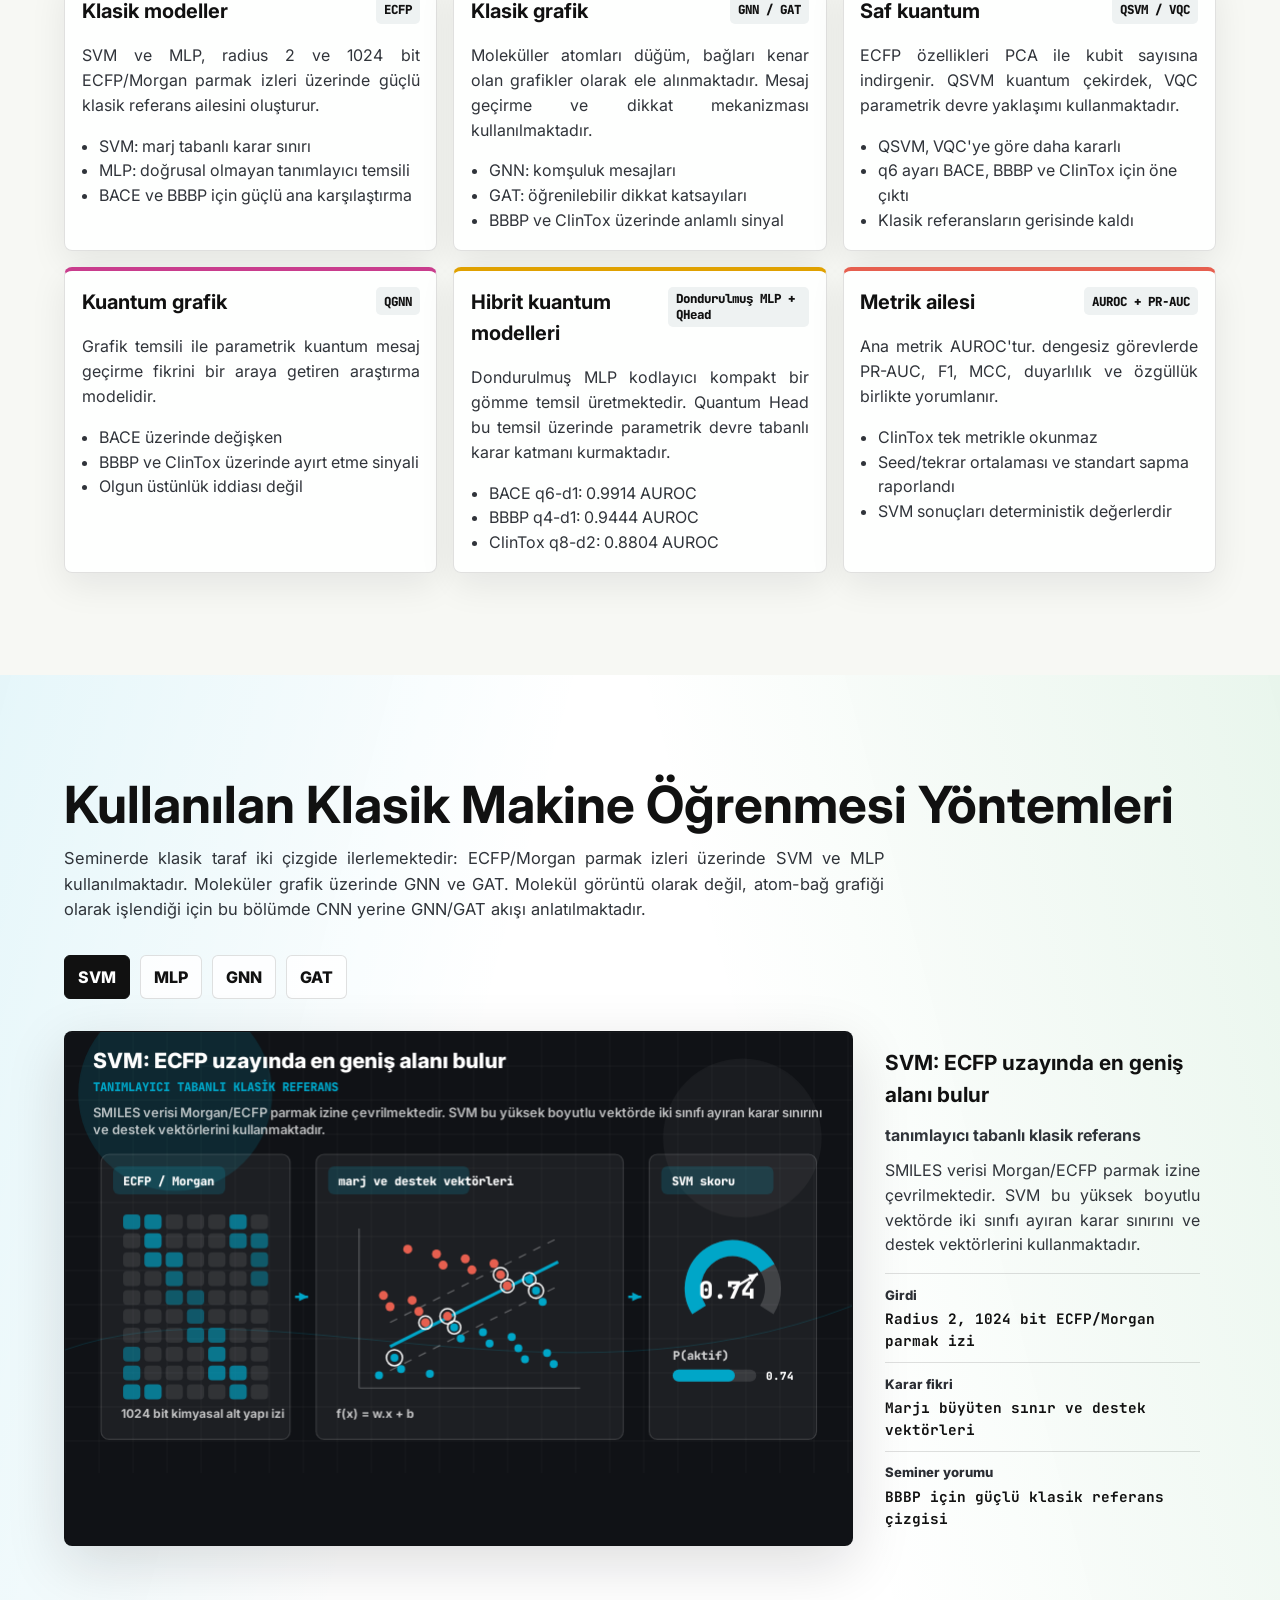
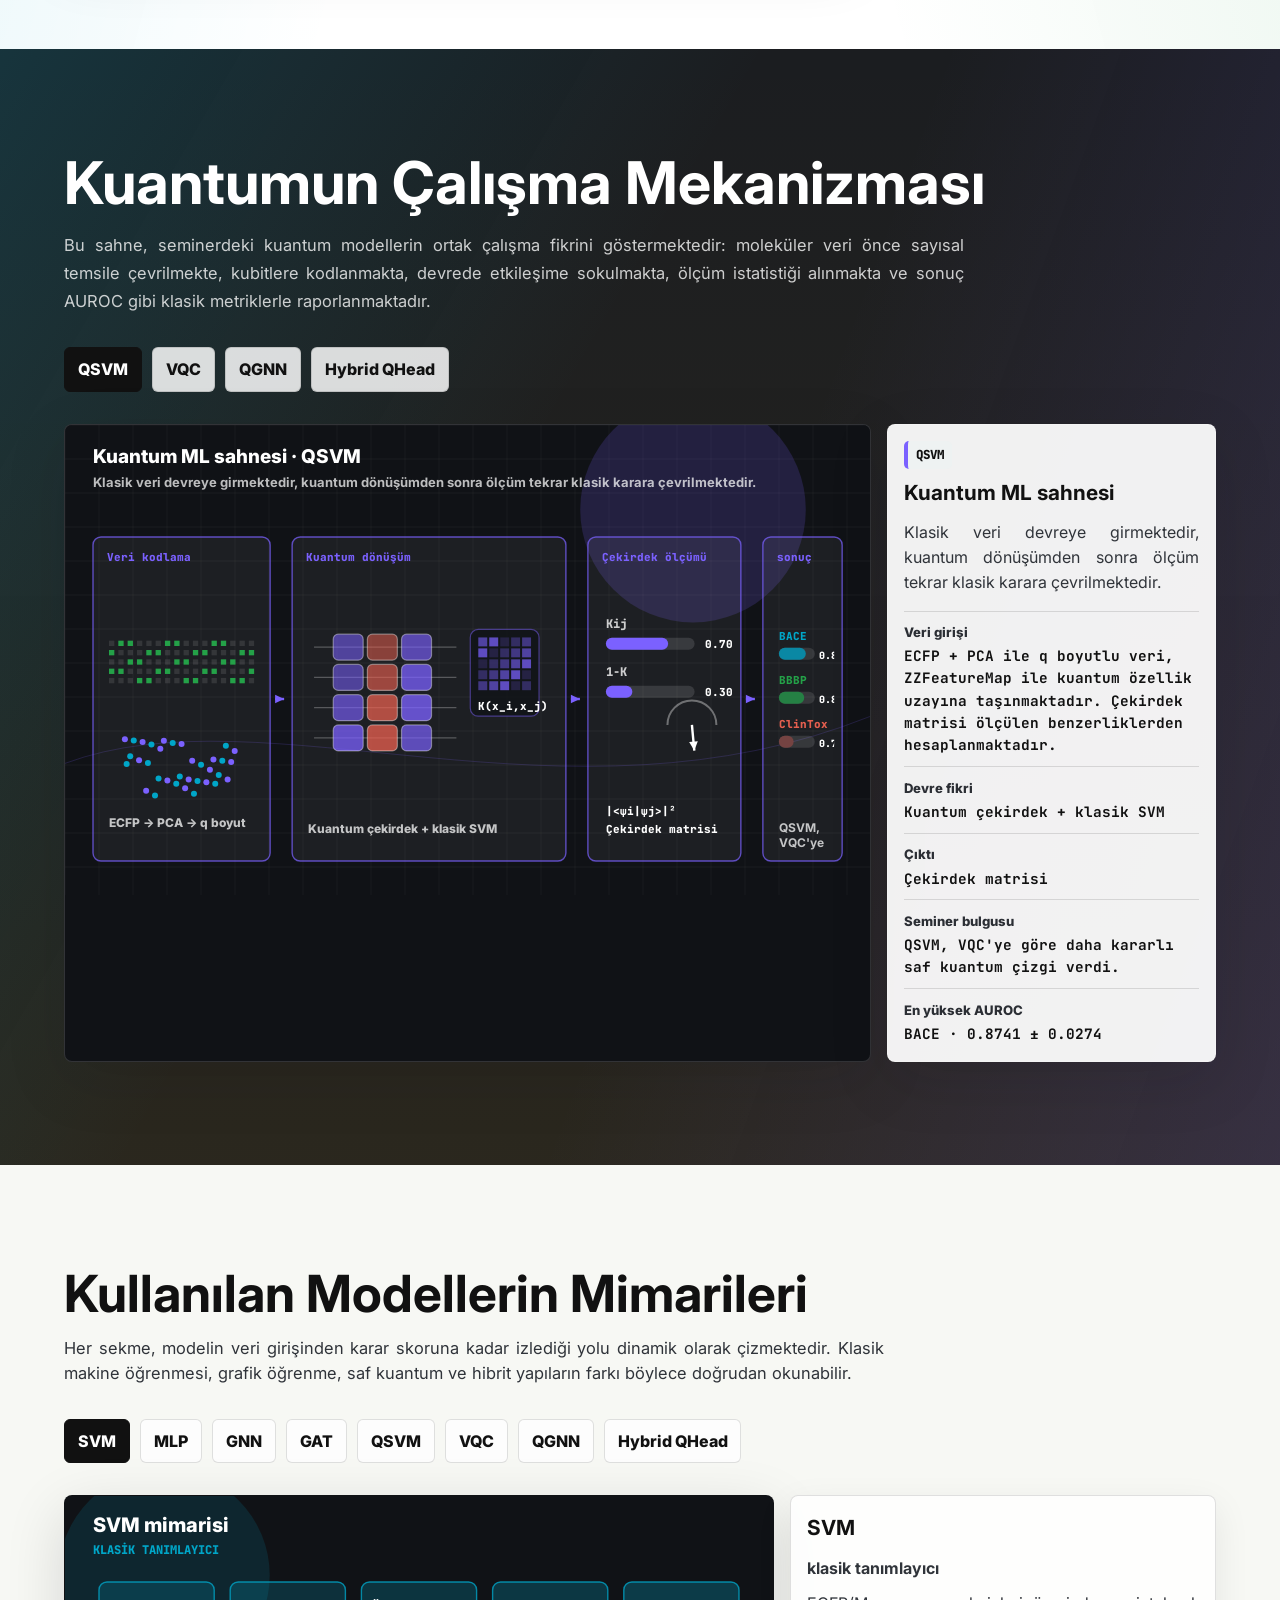
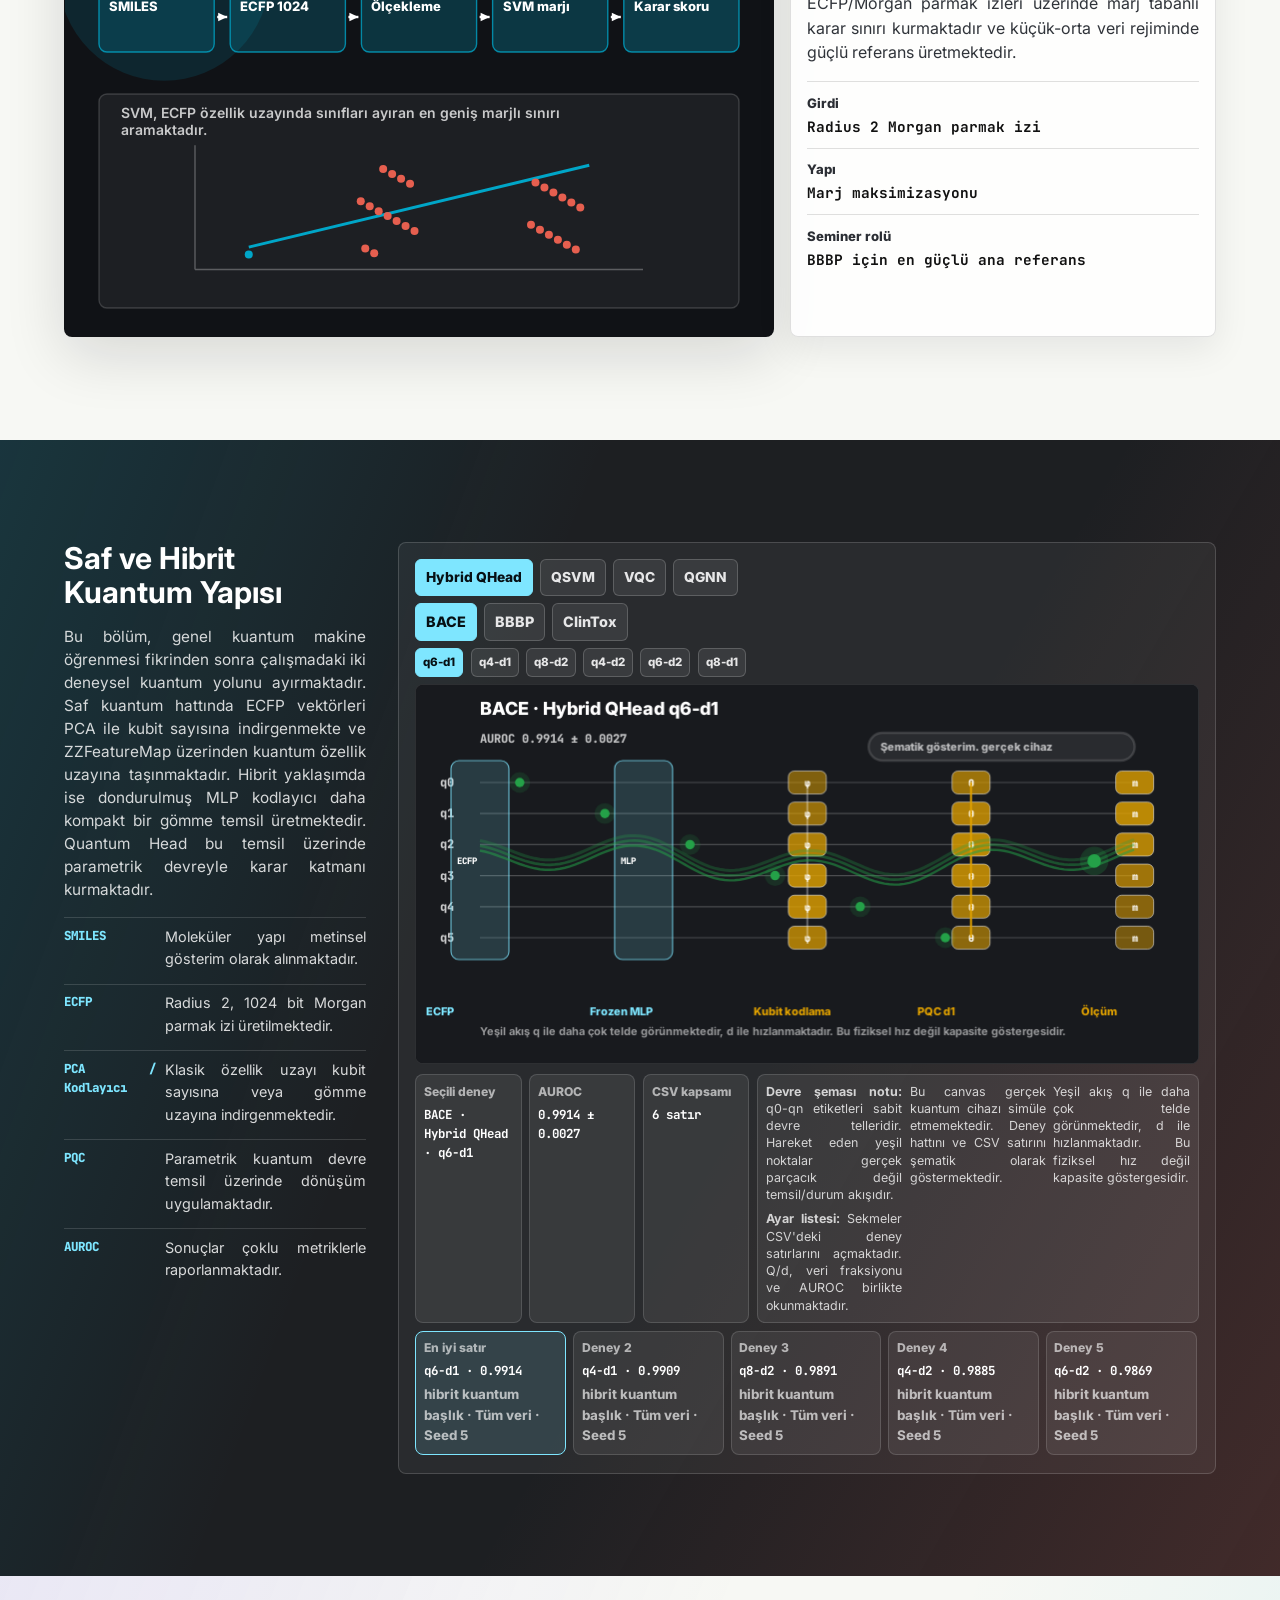
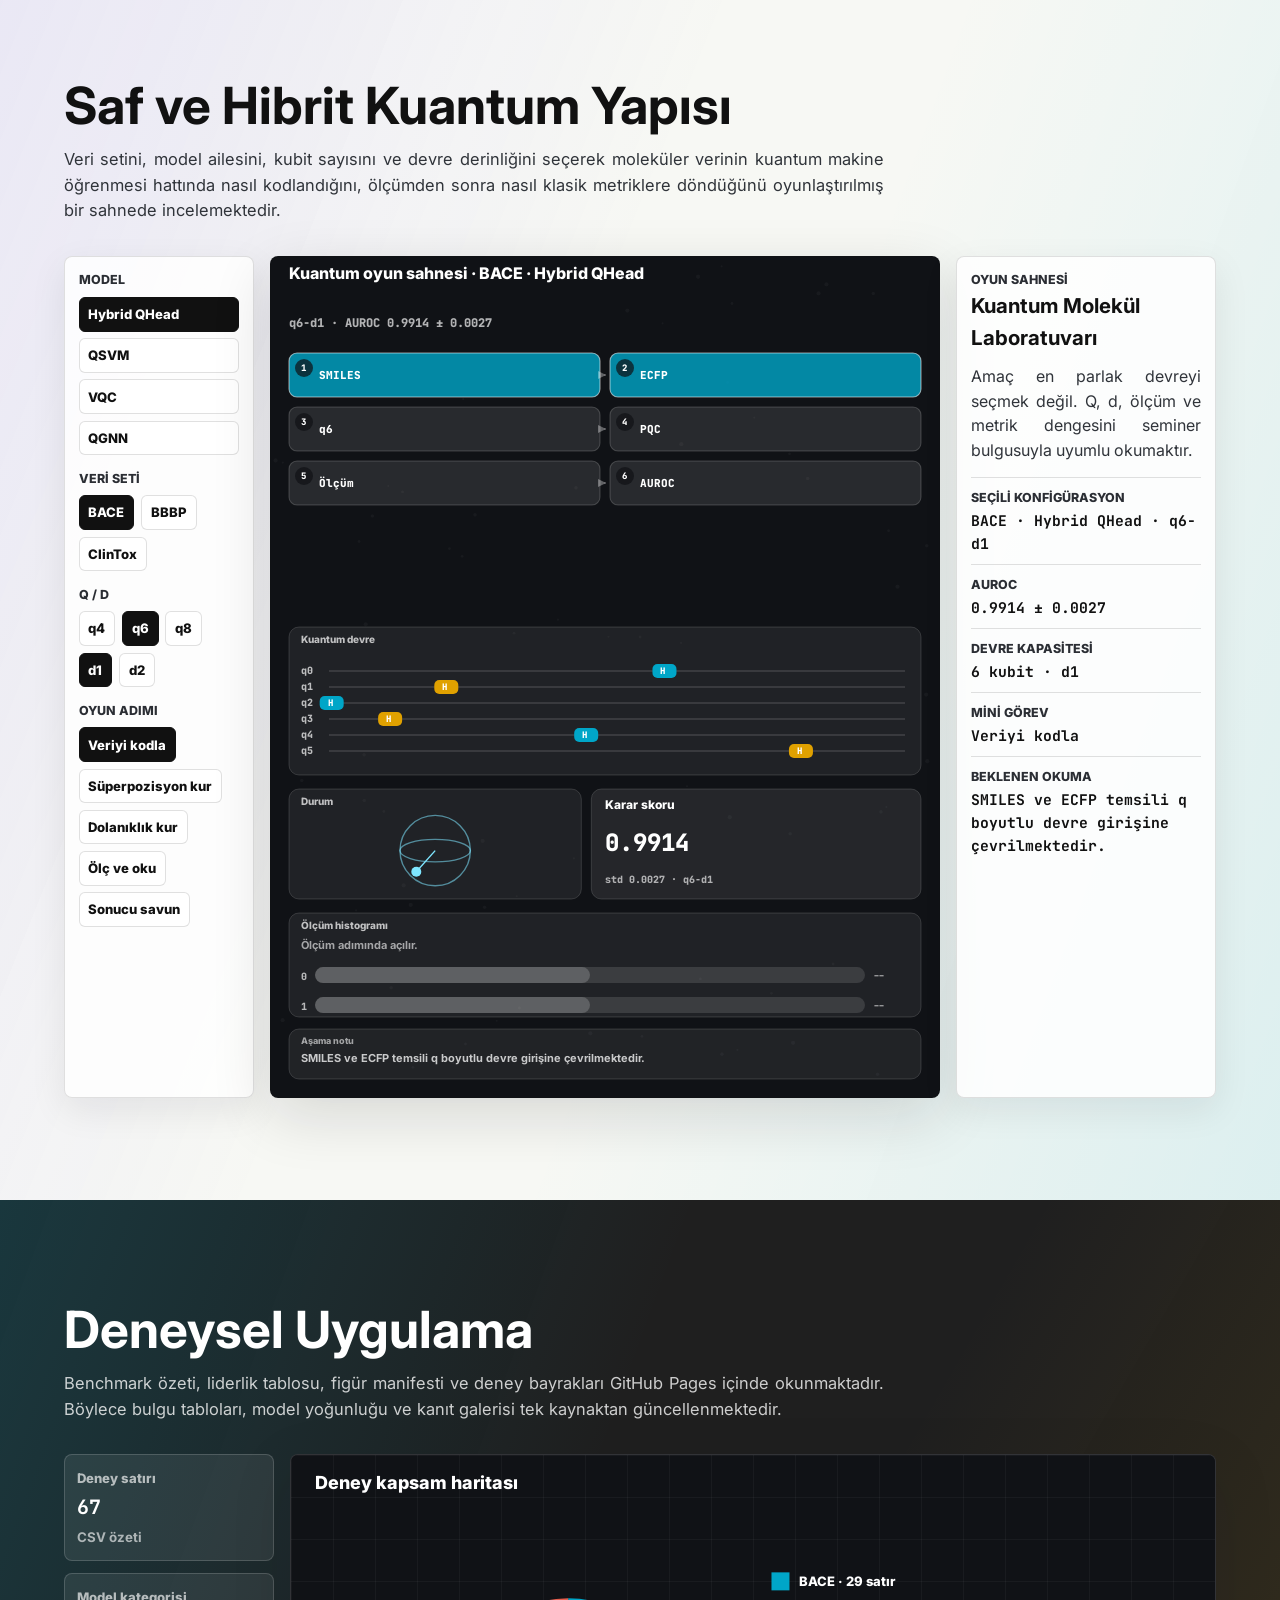
==== commit 7b091f65: "style: update stylesheet version for improved presentation consistency" ====
--- a/frontend/index.html
+++ b/frontend/index.html
@@ -8,7 +8,7 @@
   <link rel="preconnect" href="https://fonts.googleapis.com">
   <link rel="preconnect" href="https://fonts.gstatic.com" crossorigin>
   <link href="https://fonts.googleapis.com/css2?family=Inter:wght@400;500;600;700;800&family=JetBrains+Mono:wght@500;700&display=swap" rel="stylesheet">
-  <link rel="stylesheet" href="styles.css?v=20260609-stability-color-legend-2">
+  <link rel="stylesheet" href="styles.css?v=20260609-quantum-after-data-1">
 </head>
 <body>
   <canvas id="quantumField" aria-hidden="true"></canvas>
@@ -24,8 +24,8 @@
         <a href="#amac">Amaç</a>
         <a href="#literatur">Literatür</a>
         <a href="#veri">Veri</a>
+        <a href="#kuantum-temelleri">Kuantum</a>
         <a href="#modeller">Yöntem</a>
-        <a href="#kuantum-temelleri">Kuantum</a>
         <a href="#quantum-ml-akisi">QML</a>
         <a href="#deney-protokolu">Protokol</a>
         <a href="#sonuclar">Bulgular</a>
@@ -356,6 +356,41 @@
       </div>
     </section>
 
+    <section id="kuantum-temelleri" class="section-band quantum-basics">
+      <div class="section-heading">
+        <p class="section-kicker">Kuantum nedir?</p>
+        <h2>Kuantum Yapısı</h2>
+        <p>
+          Kuantum bilgisayarlar klasik bit yerine kubit durumları üzerinde işlem yapmaktadır.
+          ancak bu çalışmada gerçek kuantum donanımı kullanılmamıştır. QML modelleri klasik
+          veriyi kuantum devre simülasyonuna taşıyan araştırma modelleri olarak ele alınmaktadır.
+        </p>
+      </div>
+      <div class="quantum-primer-layout">
+        <div class="quantum-primer-stage">
+          <canvas id="quantumOverviewCanvas" width="1180" height="620" aria-label="Kuantum bilgisayar, QML model aileleri ve simülasyon düzeyini anlatan dinamik genel bakış"></canvas>
+        </div>
+        <aside class="quantum-primer-note">
+          <h3>Kuantum bilgisayar burada ne anlama gelmektedir?</h3>
+          <p>Bu seminerde kuantum tarafı fiziksel cihaz çalıştırma iddiası değildir. Klasik moleküler verinin kuantum özellik uzayı, parametrik devre veya hibrit kuantum başlık fikriyle nasıl temsil edildiğini inceleyen simülasyon tabanlı karşılaştırmadır.</p>
+          <div class="concept-facts">
+            <div class="concept-fact"><span>Kuantum bilgisayar</span><strong>Kubit, kapı, dolanıklık ve ölçüm ilkeleriyle çalışan hesaplama modelidir.</strong></div>
+            <div class="concept-fact"><span>QML modelleri</span><strong>QSVM, VQC, QGNN ve Hybrid QHead bu çalışmadaki kuantum ilişkili model aileleridir.</strong></div>
+            <div class="concept-fact"><span>Simülasyon düzeyi</span><strong>Devreler klasik donanımda statevector/quantum simulator mantığıyla yürütülmektedir. Gerçek cihaz üstünlüğü iddiası kurulmamaktadır.</strong></div>
+          </div>
+        </aside>
+      </div>
+      <div class="concept-layout">
+        <div class="concept-controls">
+          <div class="result-controls small vertical" id="conceptTabs" aria-label="Kuantum kavram seçimi"></div>
+        </div>
+        <div class="concept-stage">
+          <canvas id="quantumConceptCanvas" width="980" height="620" aria-label="Kuantum kavramlarını anlatan dinamik görsel"></canvas>
+        </div>
+        <aside class="concept-note" id="conceptNote"></aside>
+      </div>
+    </section>
+
     <section id="veri-anlami" class="section-band visual-analysis-section data-meaning-section">
       <div class="section-heading">
         <p class="section-kicker">Verinin anlamı</p>
@@ -449,41 +484,6 @@
           <canvas id="classicalVisualCanvas" width="1100" height="620" aria-label="Klasik ve grafik makine öğrenmesi modellerini anlatan dinamik görsel"></canvas>
         </div>
         <aside class="classical-visual-note" id="classicalVisualNote"></aside>
-      </div>
-    </section>
-
-    <section id="kuantum-temelleri" class="section-band quantum-basics">
-      <div class="section-heading">
-        <p class="section-kicker">Kuantum nedir?</p>
-        <h2>Kuantum Yapısı</h2>
-        <p>
-          Kuantum bilgisayarlar klasik bit yerine kubit durumları üzerinde işlem yapmaktadır.
-          ancak bu çalışmada gerçek kuantum donanımı kullanılmamıştır. QML modelleri klasik
-          veriyi kuantum devre simülasyonuna taşıyan araştırma modelleri olarak ele alınmaktadır.
-        </p>
-      </div>
-      <div class="quantum-primer-layout">
-        <div class="quantum-primer-stage">
-          <canvas id="quantumOverviewCanvas" width="1180" height="620" aria-label="Kuantum bilgisayar, QML model aileleri ve simülasyon düzeyini anlatan dinamik genel bakış"></canvas>
-        </div>
-        <aside class="quantum-primer-note">
-          <h3>Kuantum bilgisayar burada ne anlama gelmektedir?</h3>
-          <p>Bu seminerde kuantum tarafı fiziksel cihaz çalıştırma iddiası değildir. Klasik moleküler verinin kuantum özellik uzayı, parametrik devre veya hibrit kuantum başlık fikriyle nasıl temsil edildiğini inceleyen simülasyon tabanlı karşılaştırmadır.</p>
-          <div class="concept-facts">
-            <div class="concept-fact"><span>Kuantum bilgisayar</span><strong>Kubit, kapı, dolanıklık ve ölçüm ilkeleriyle çalışan hesaplama modelidir.</strong></div>
-            <div class="concept-fact"><span>QML modelleri</span><strong>QSVM, VQC, QGNN ve Hybrid QHead bu çalışmadaki kuantum ilişkili model aileleridir.</strong></div>
-            <div class="concept-fact"><span>Simülasyon düzeyi</span><strong>Devreler klasik donanımda statevector/quantum simulator mantığıyla yürütülmektedir. Gerçek cihaz üstünlüğü iddiası kurulmamaktadır.</strong></div>
-          </div>
-        </aside>
-      </div>
-      <div class="concept-layout">
-        <div class="concept-controls">
-          <div class="result-controls small vertical" id="conceptTabs" aria-label="Kuantum kavram seçimi"></div>
-        </div>
-        <div class="concept-stage">
-          <canvas id="quantumConceptCanvas" width="980" height="620" aria-label="Kuantum kavramlarını anlatan dinamik görsel"></canvas>
-        </div>
-        <aside class="concept-note" id="conceptNote"></aside>
       </div>
     </section>
 
@@ -927,6 +927,6 @@
     <span>BACE · BBBP · ClinTox · QSVM · VQC · QGNN · Hybrid QHead</span>
   </footer>
 
-  <script src="script.js?v=20260609-stability-color-legend-2"></script>
+  <script src="script.js?v=20260609-quantum-after-data-1"></script>
 </body>
 </html>
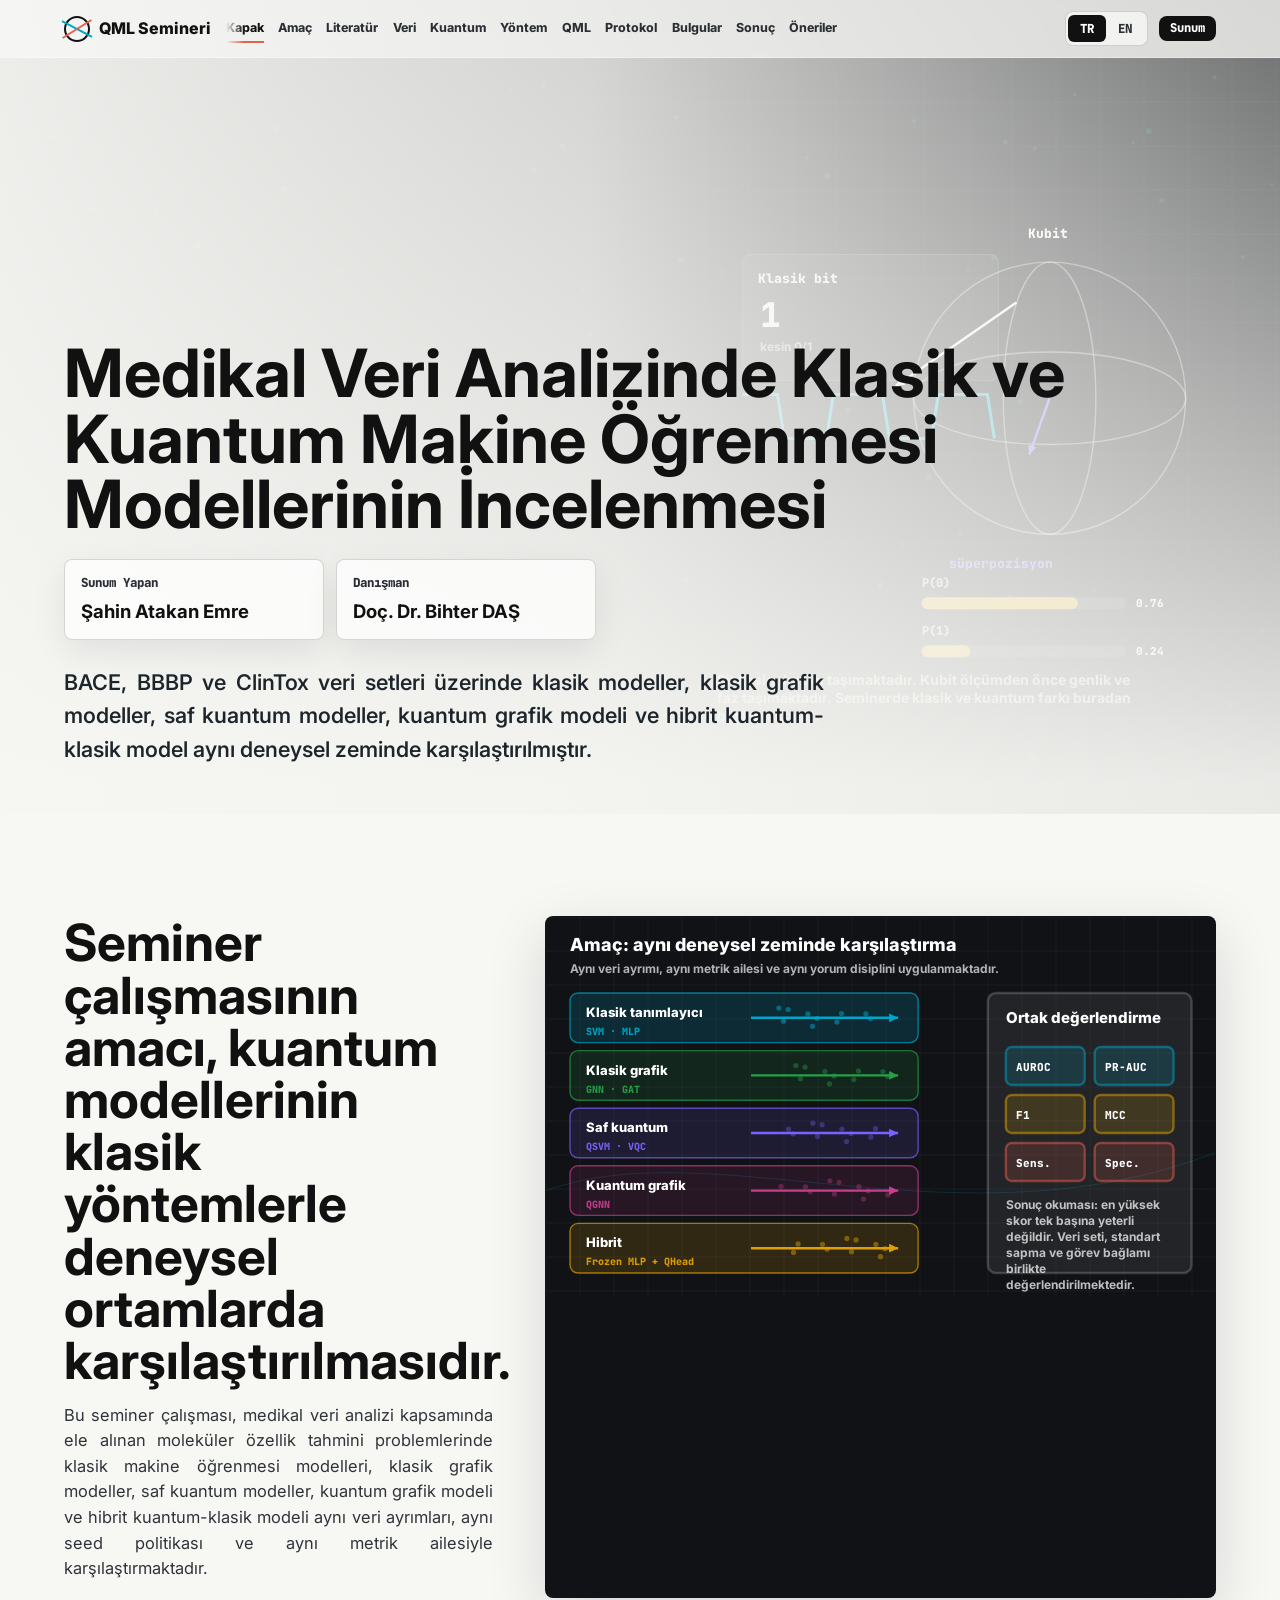
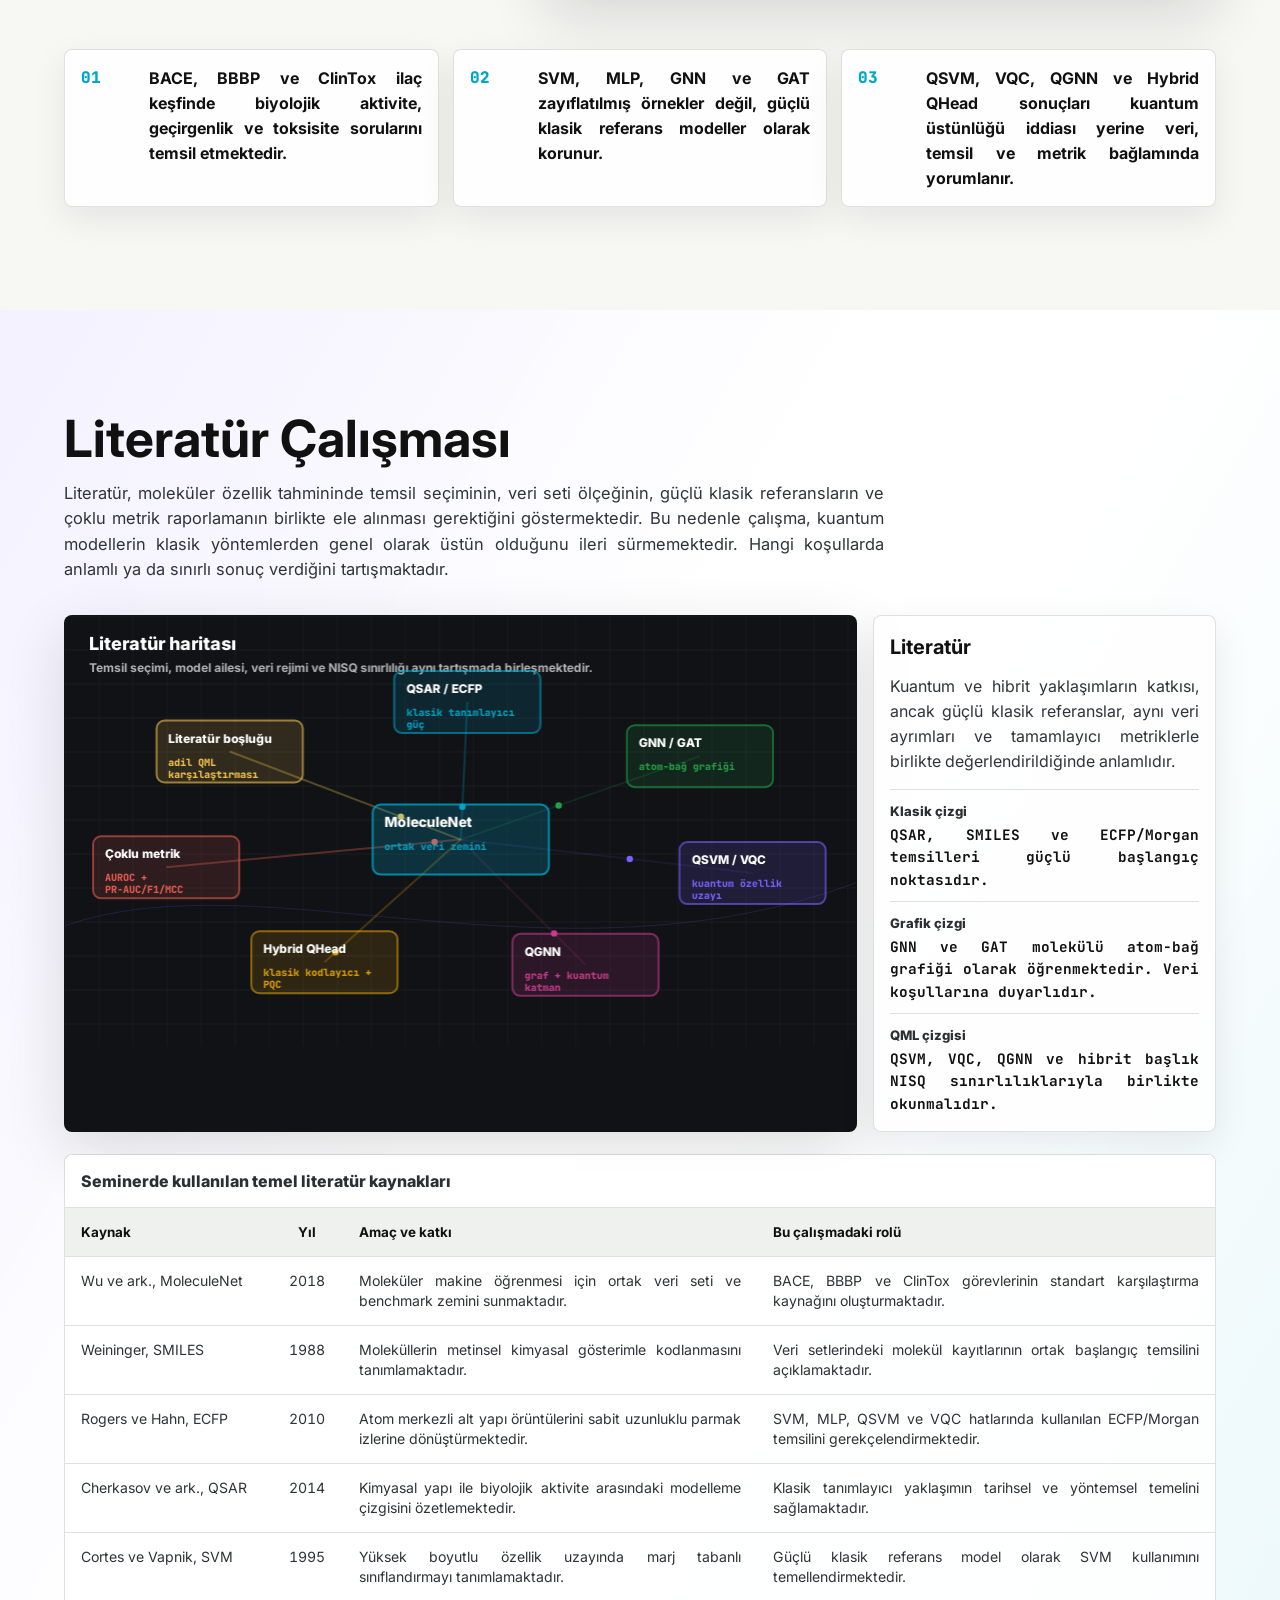
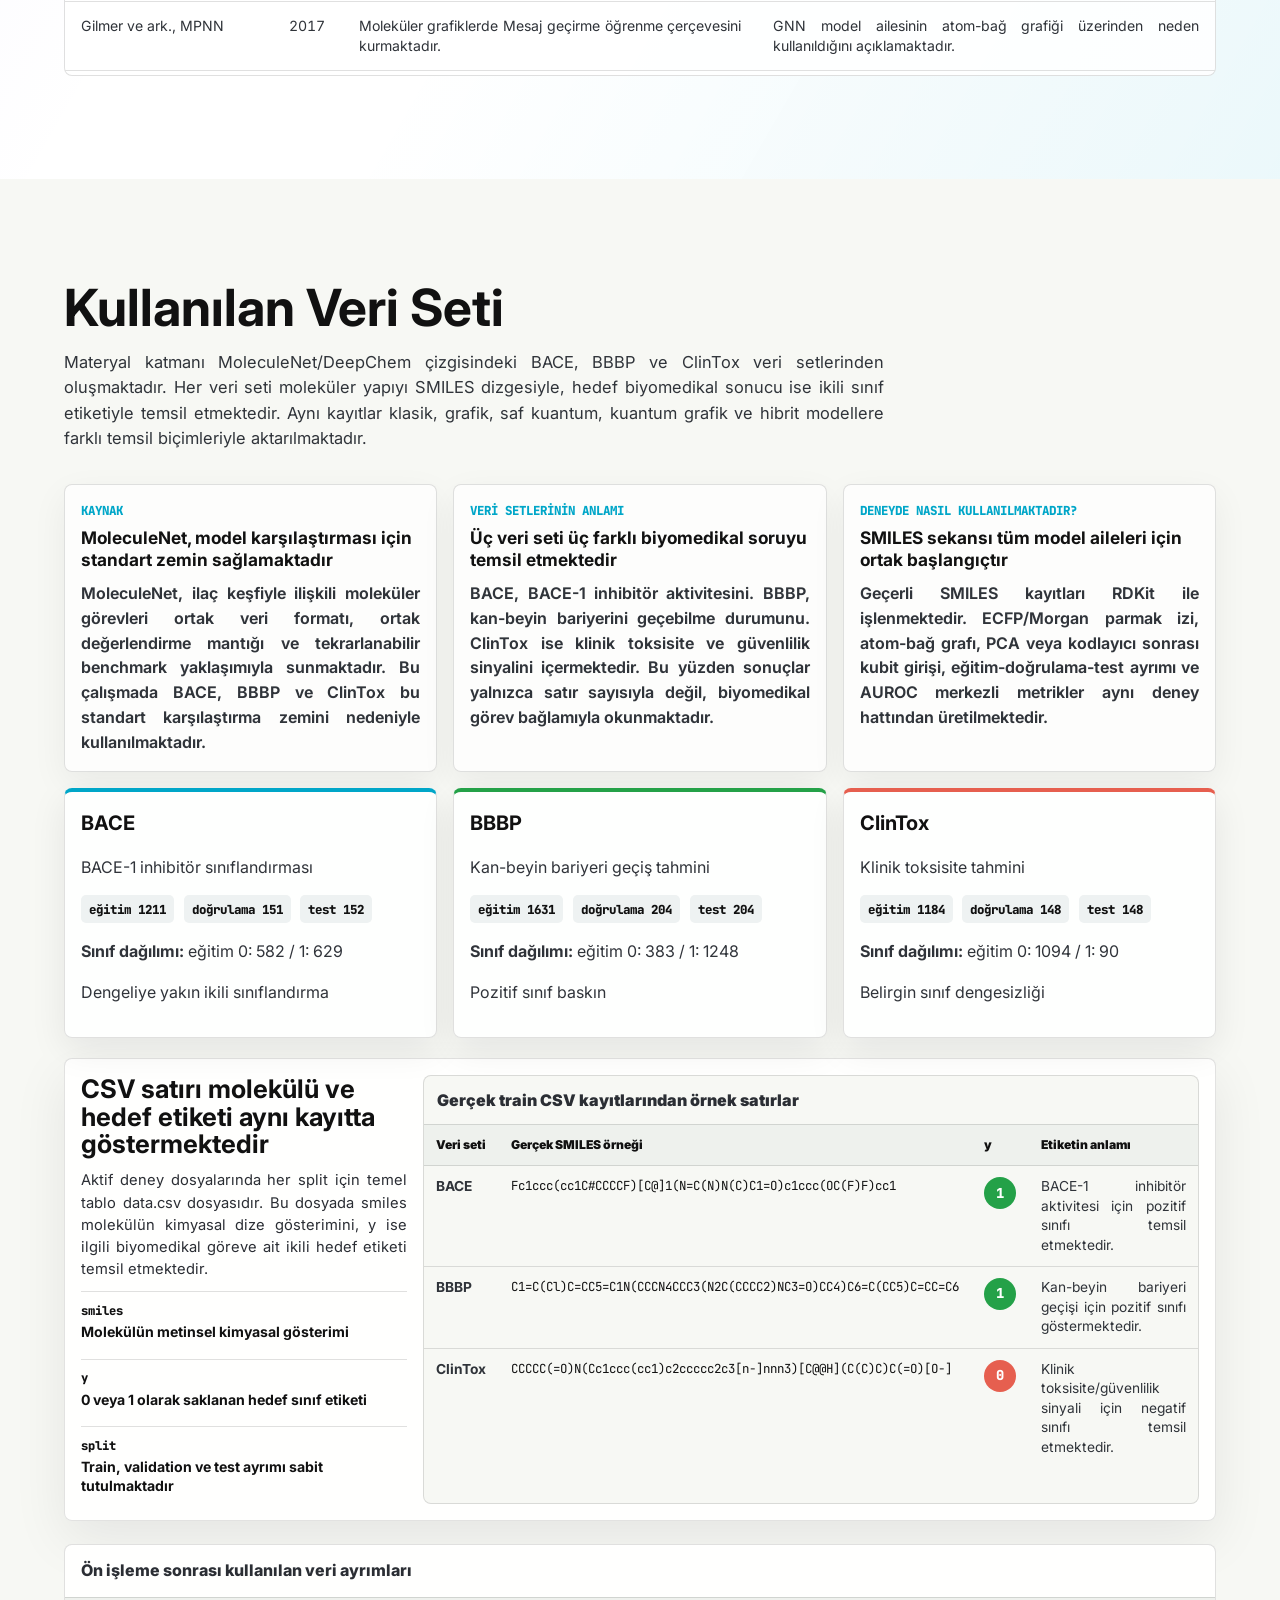
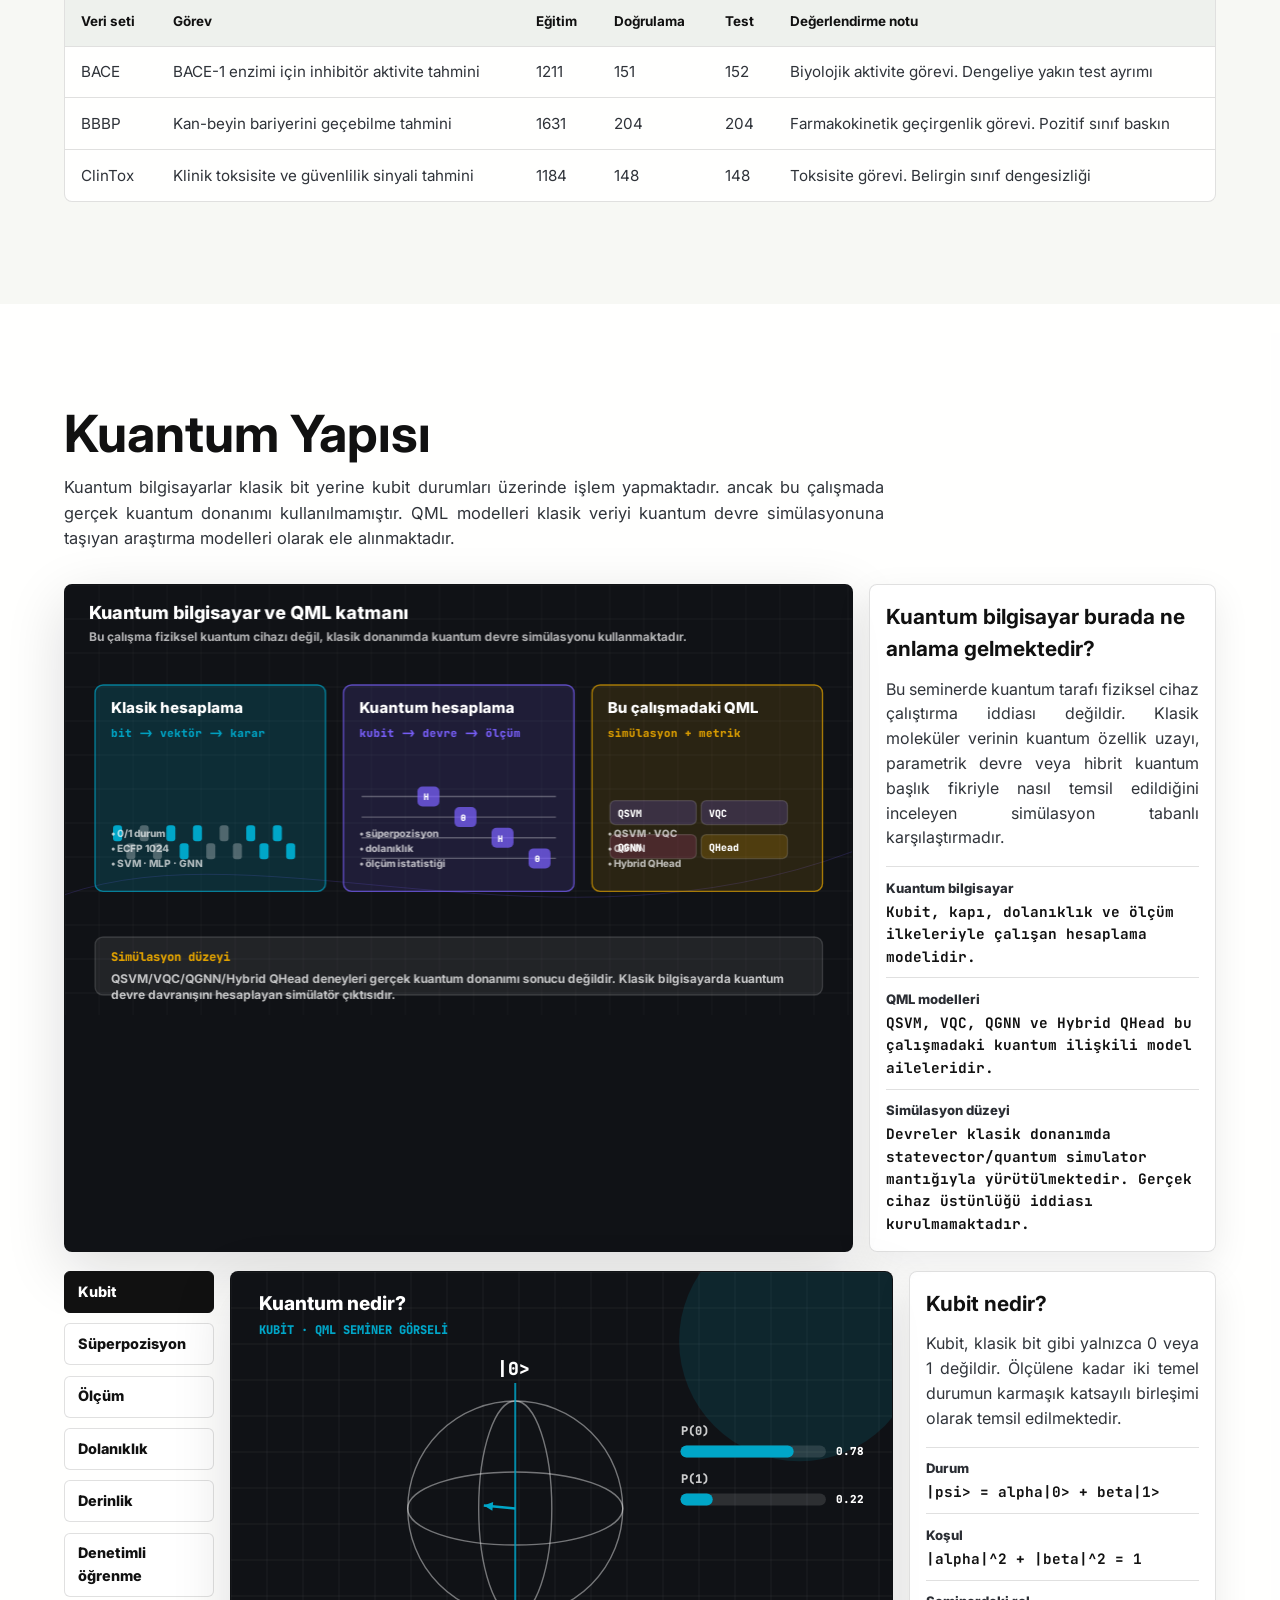
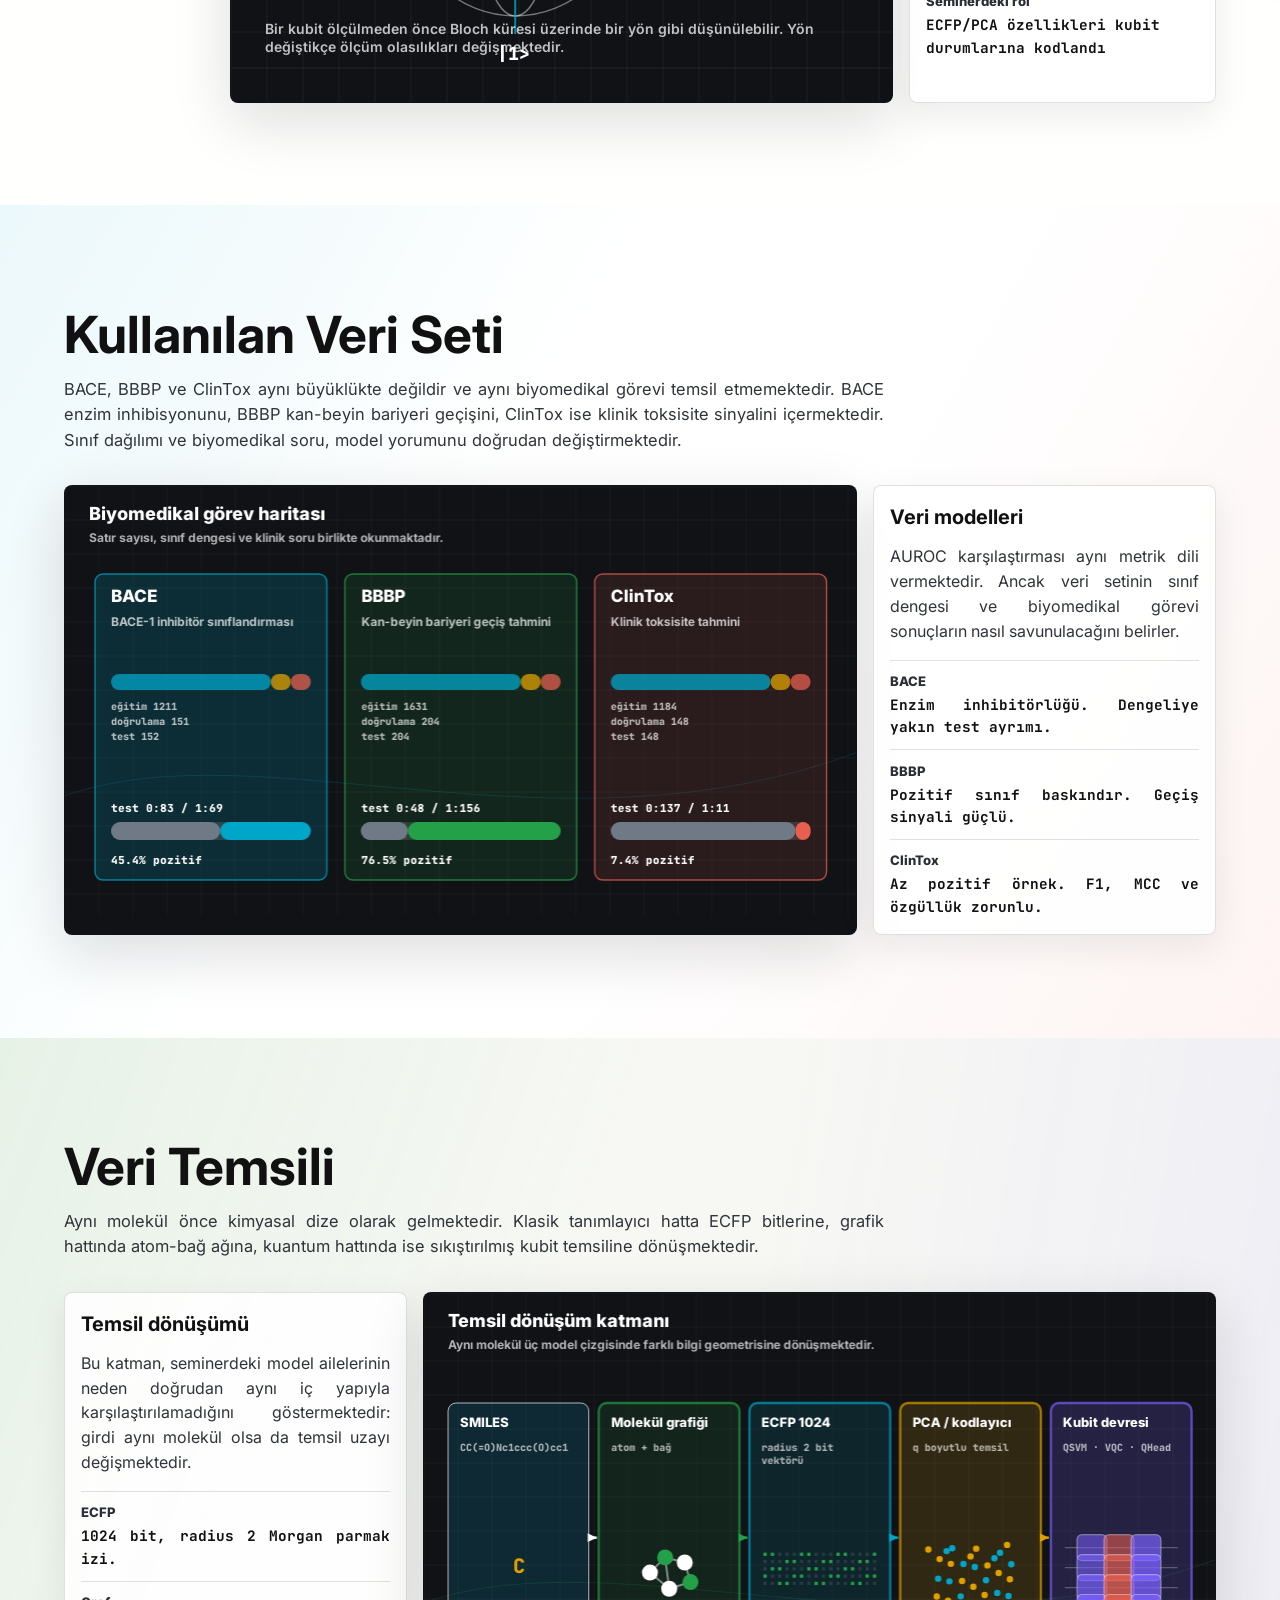
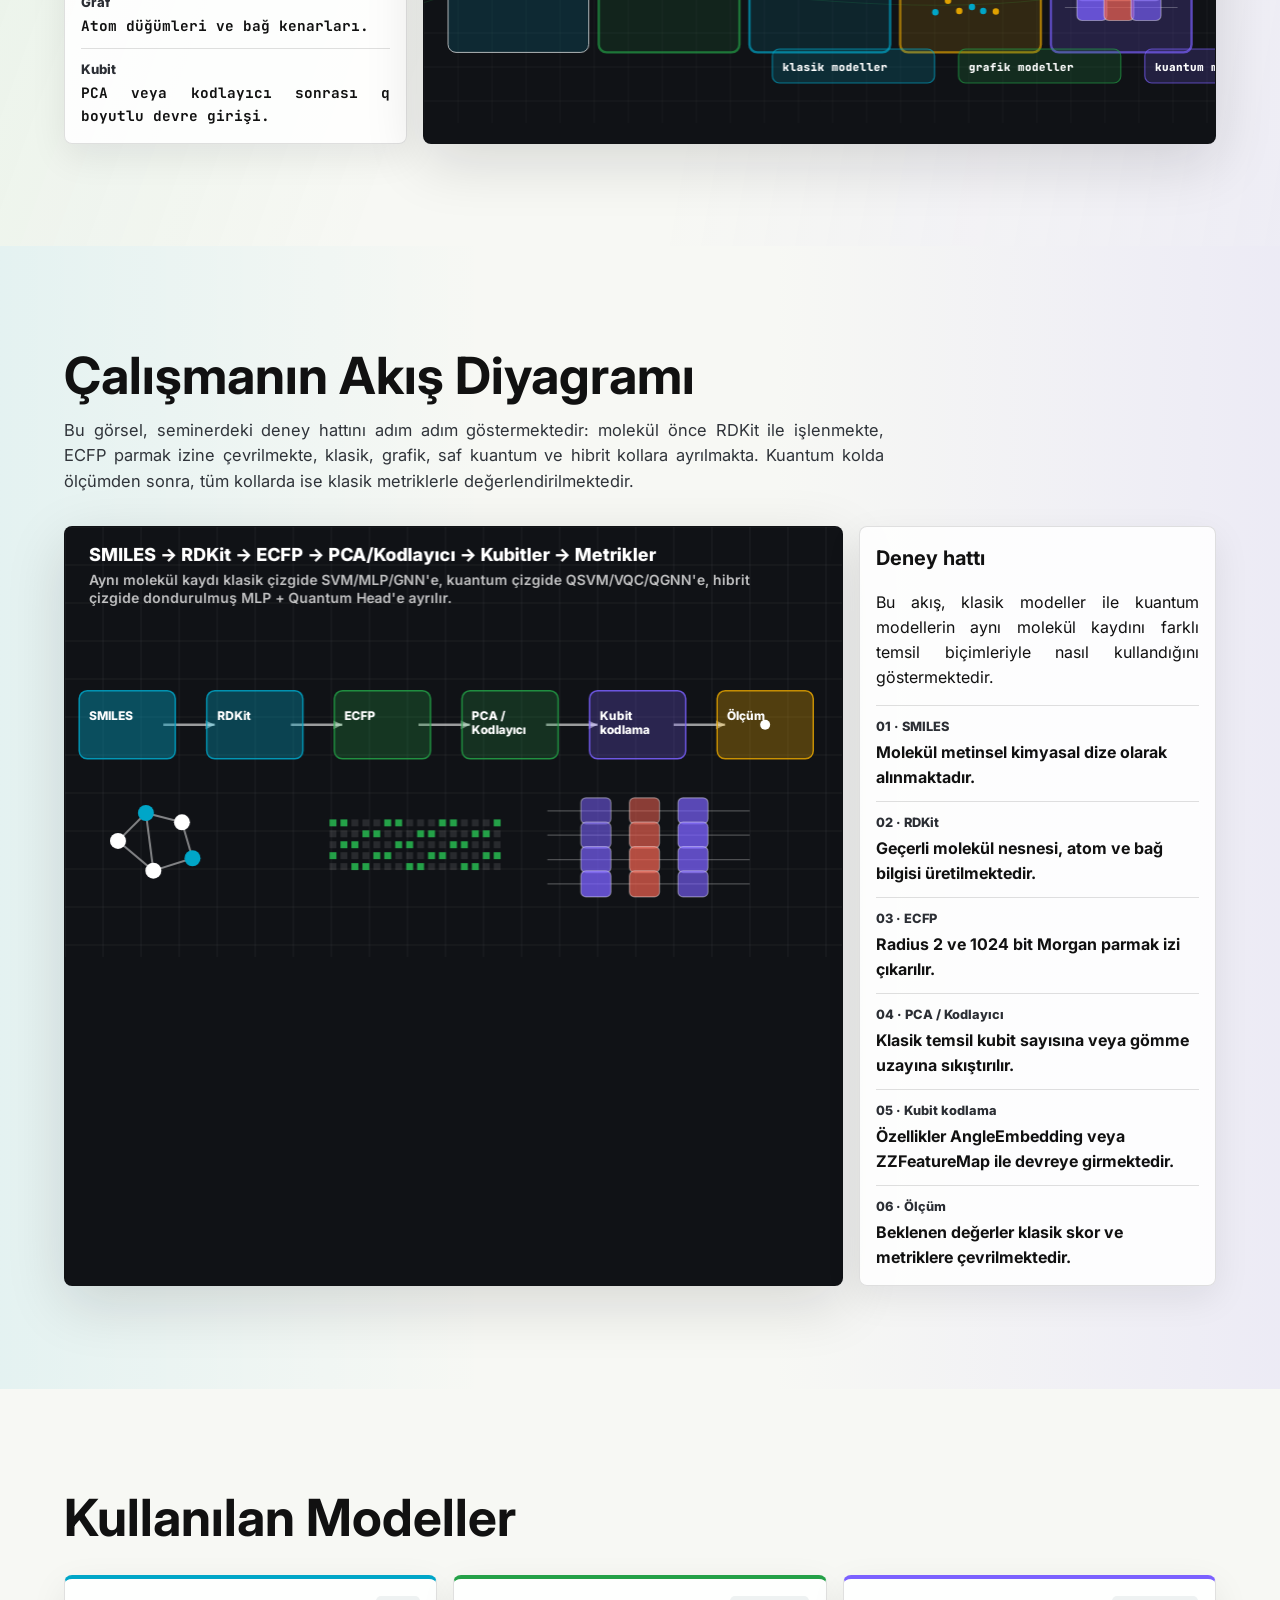
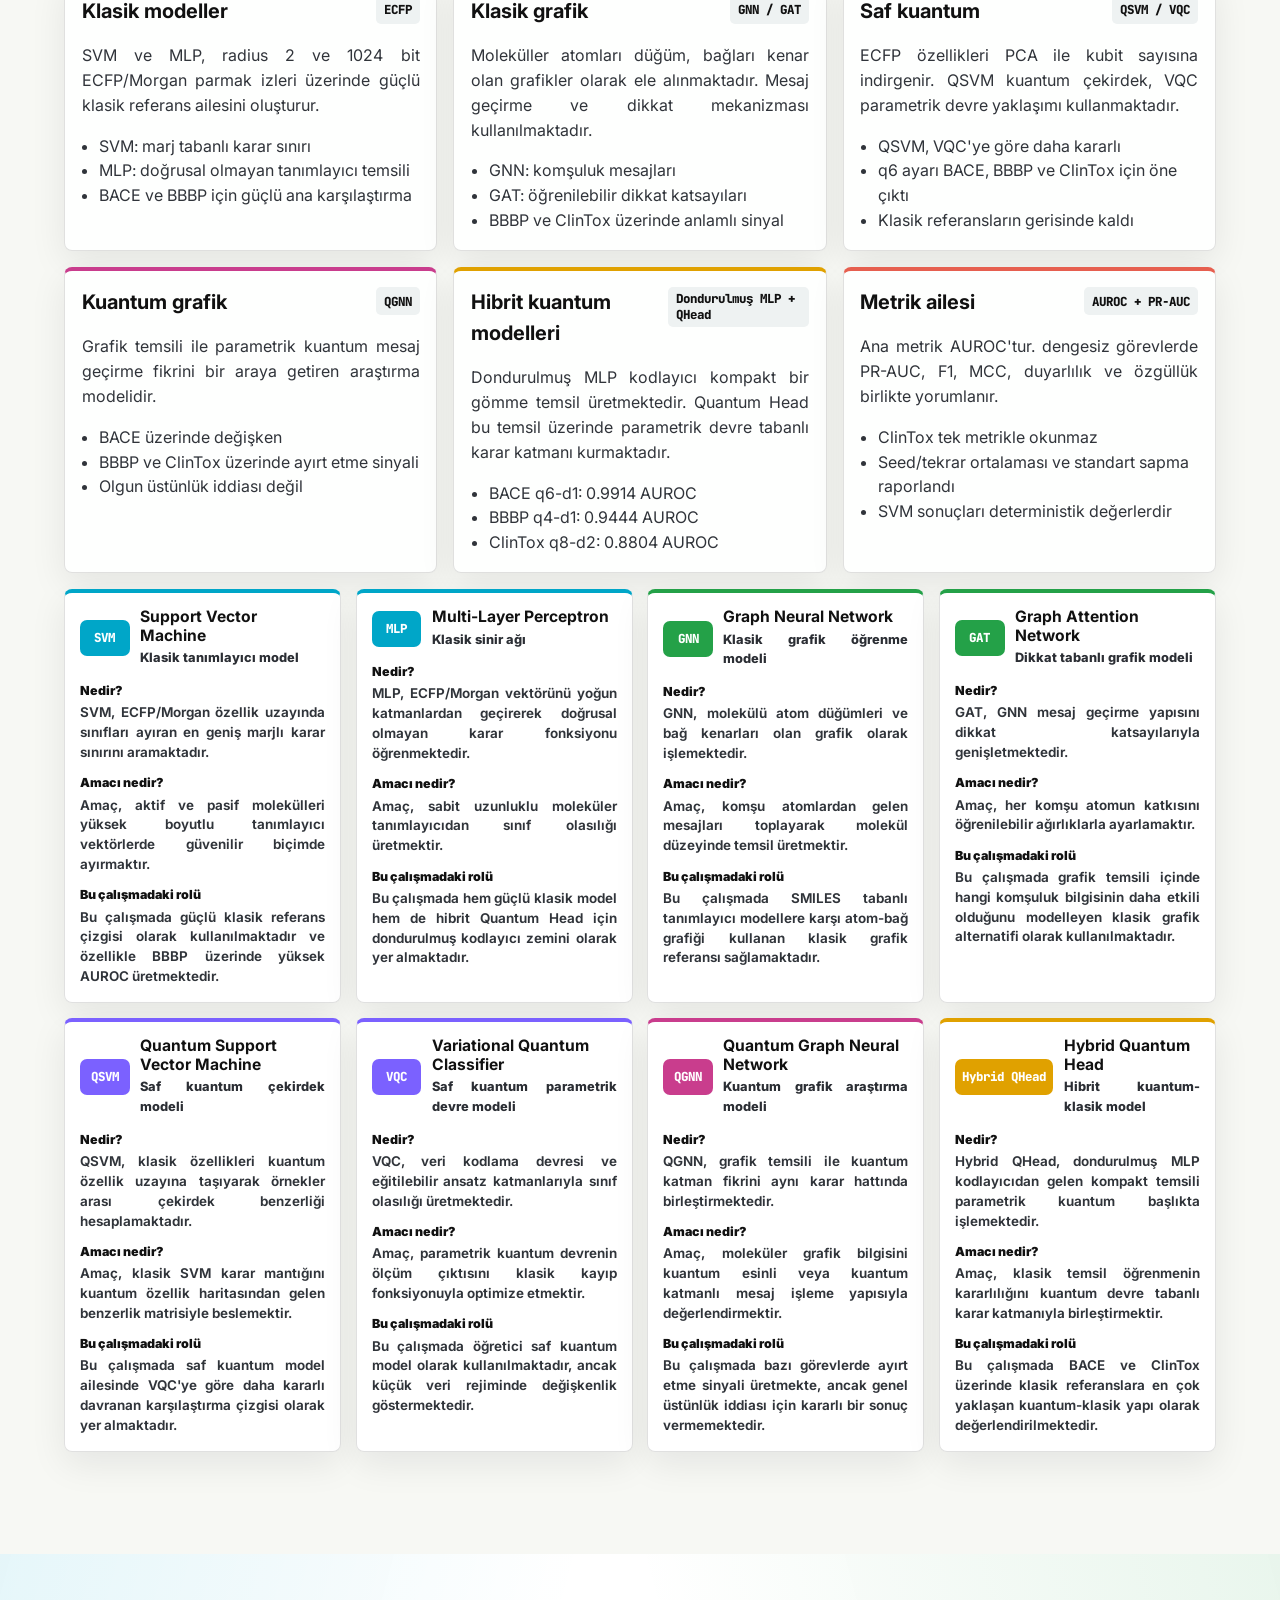
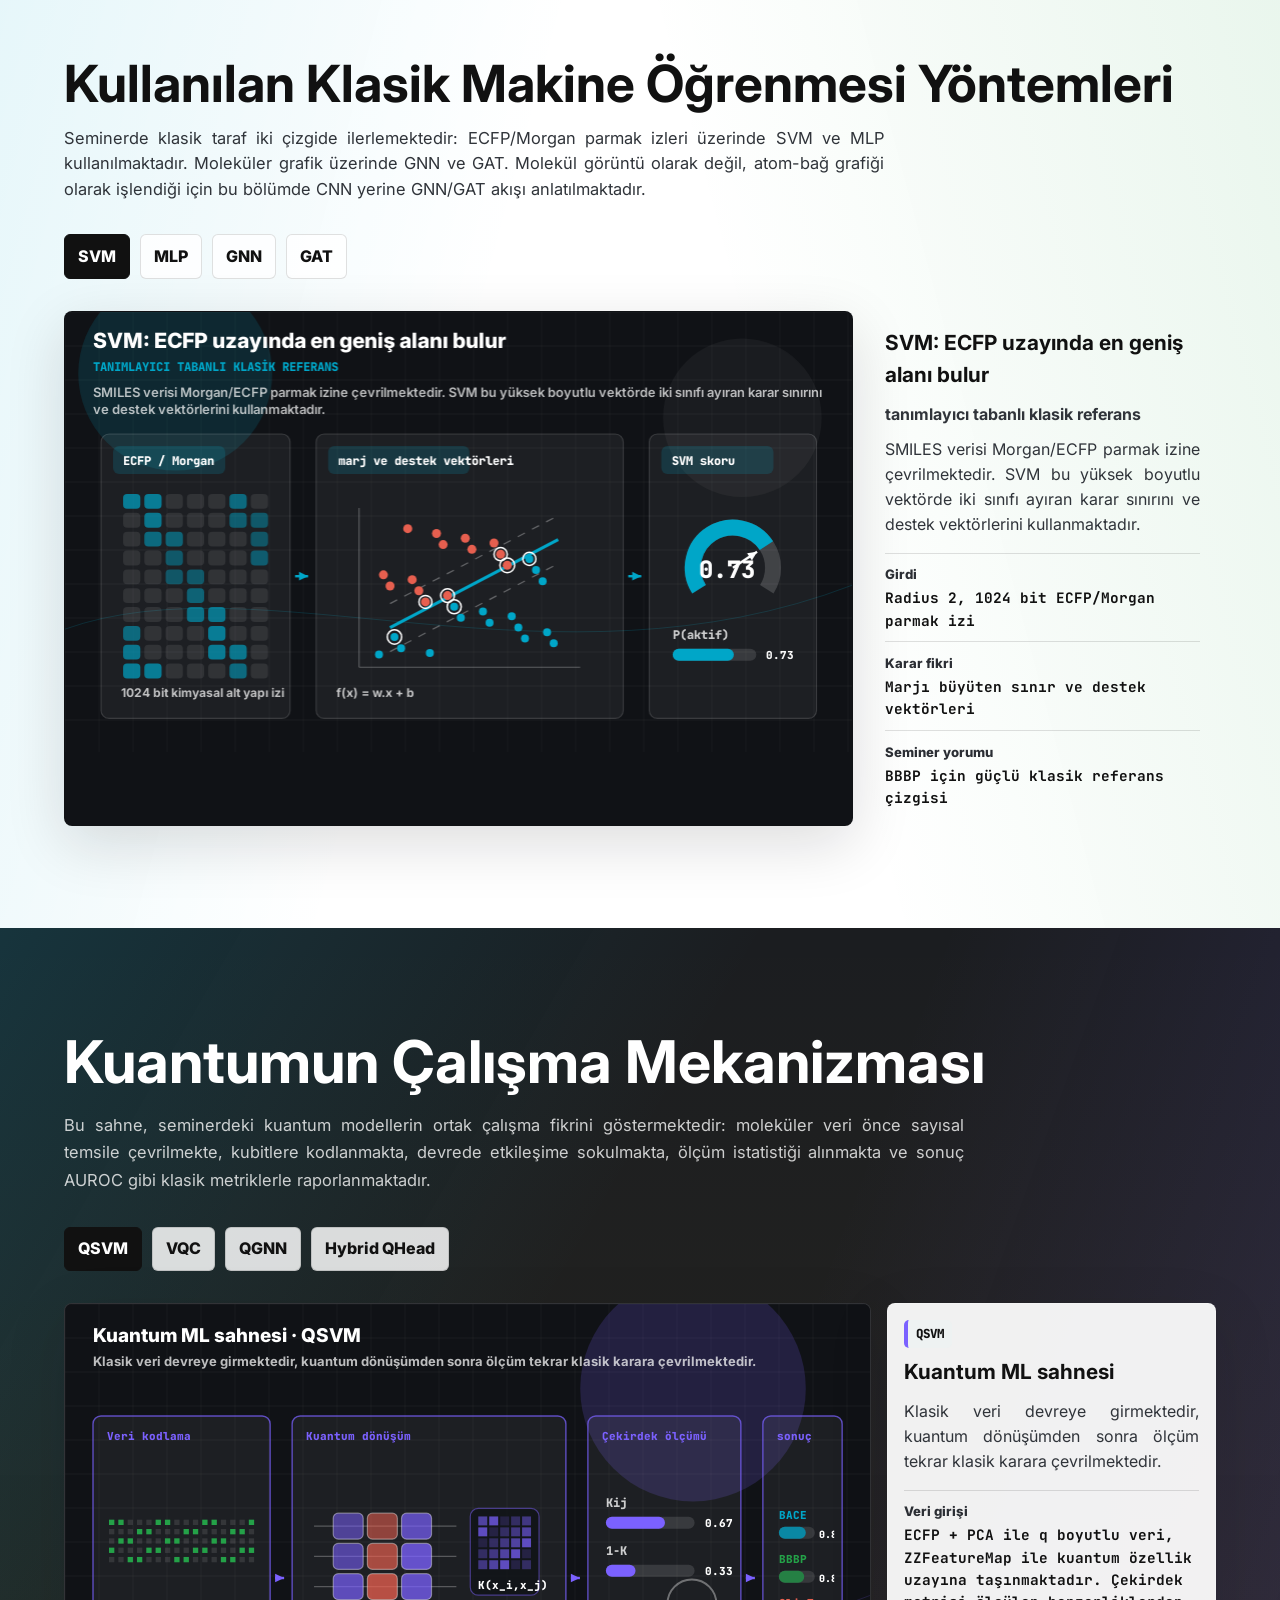
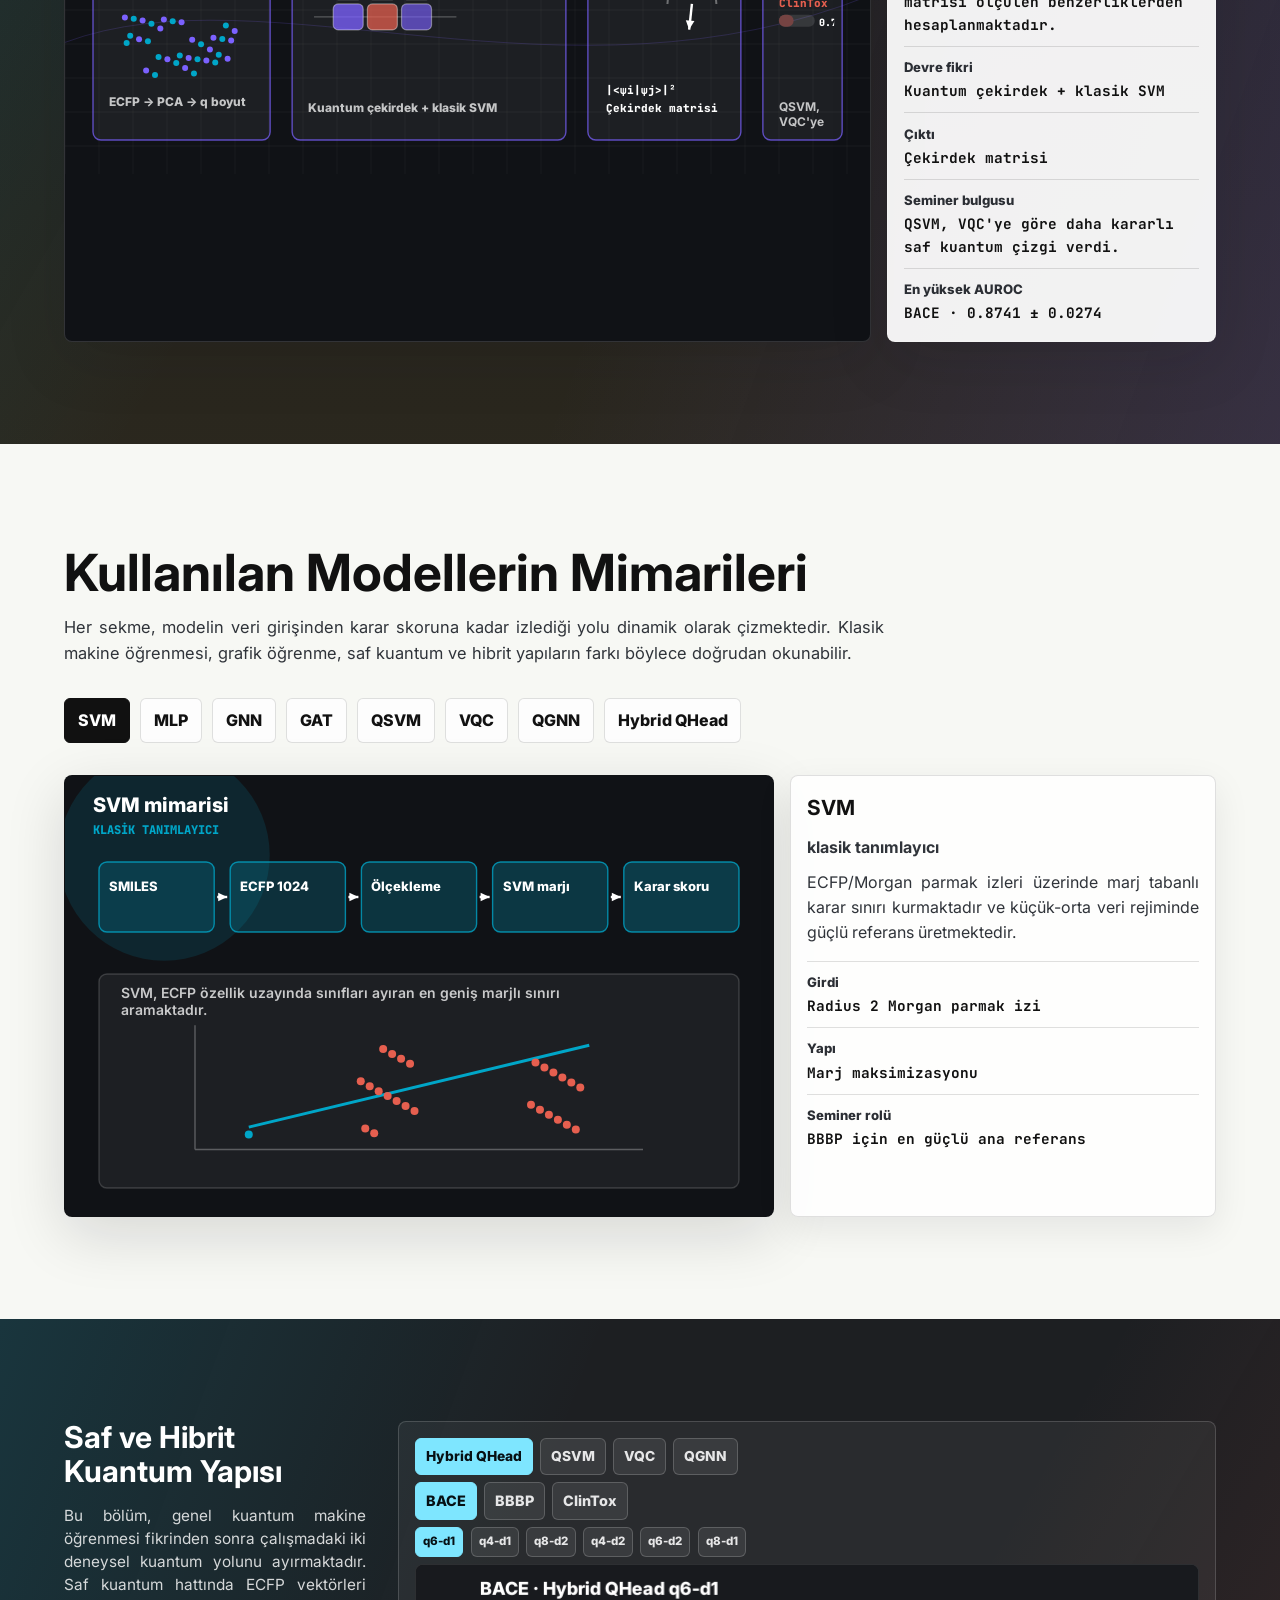
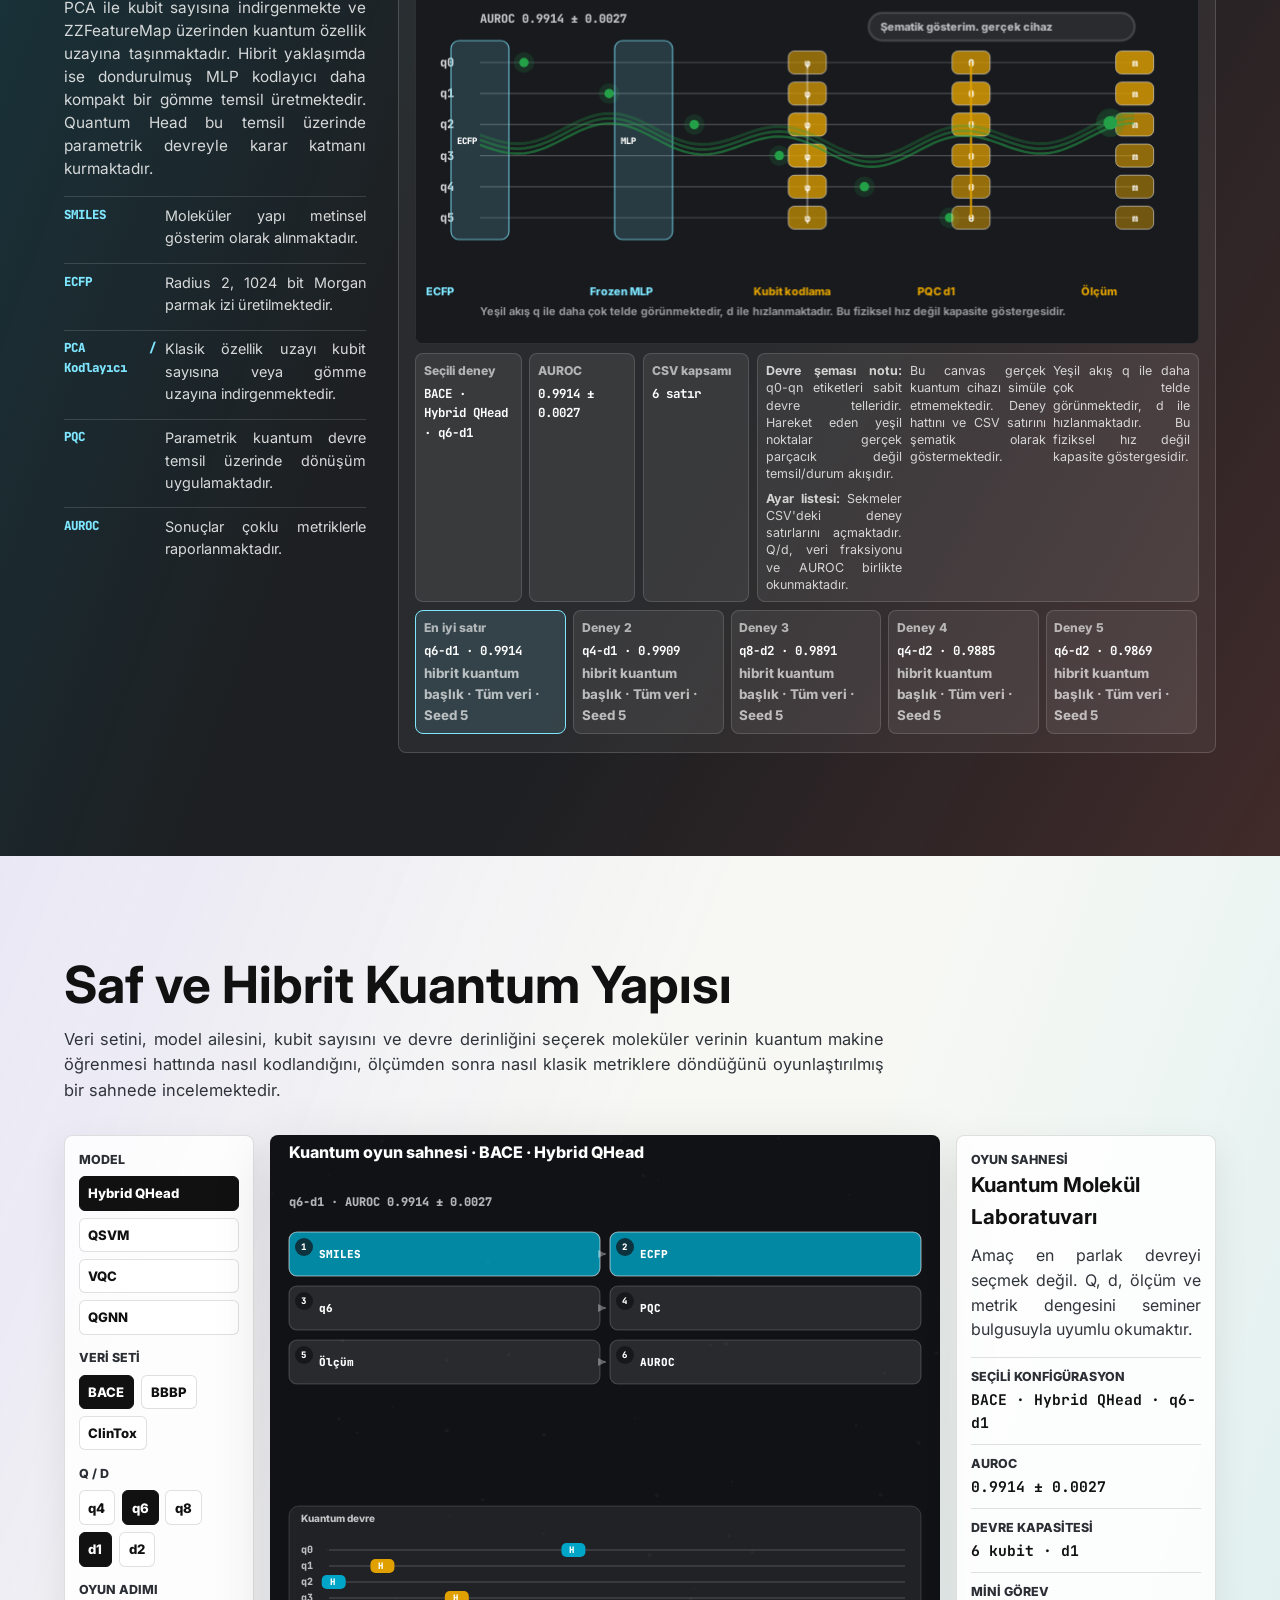
==== commit ec221862: "style: update stylesheet version and enhance model glossary layout and styling" ====
--- a/frontend/index.html
+++ b/frontend/index.html
@@ -8,7 +8,7 @@
   <link rel="preconnect" href="https://fonts.googleapis.com">
   <link rel="preconnect" href="https://fonts.gstatic.com" crossorigin>
   <link href="https://fonts.googleapis.com/css2?family=Inter:wght@400;500;600;700;800&family=JetBrains+Mono:wght@500;700&display=swap" rel="stylesheet">
-  <link rel="stylesheet" href="styles.css?v=20260609-quantum-after-data-1">
+  <link rel="stylesheet" href="styles.css?v=20260610-model-glossary-1">
 </head>
 <body>
   <canvas id="quantumField" aria-hidden="true"></canvas>
@@ -466,6 +466,7 @@
         <h2>Kullanılan Modeller</h2>
       </div>
       <div class="model-grid" id="modelFamilies"></div>
+      <div class="model-glossary" id="modelGlossary" aria-label="Kullanılan modellerin açık adları ve amaçları"></div>
     </section>
 
     <section id="klasik-akis" class="section-band classical-method-section">
@@ -927,6 +928,6 @@
     <span>BACE · BBBP · ClinTox · QSVM · VQC · QGNN · Hybrid QHead</span>
   </footer>
 
-  <script src="script.js?v=20260609-quantum-after-data-1"></script>
+  <script src="script.js?v=20260610-model-glossary-1"></script>
 </body>
 </html>
--- a/frontend/styles.css
+++ b/frontend/styles.css
@@ -524,6 +524,82 @@
   color: #30343a;
 }
 
+.model-glossary {
+  display: grid;
+  grid-template-columns: repeat(4, minmax(0, 1fr));
+  gap: 0.9rem;
+  margin-top: 1rem;
+}
+
+.model-detail-card {
+  min-width: 0;
+  padding: 0.95rem;
+  border: 1px solid var(--line);
+  border-top: 4px solid var(--ink-soft);
+  border-radius: 8px;
+  background: rgba(255, 255, 255, 0.94);
+  box-shadow: 0 12px 36px rgba(15, 17, 21, 0.08);
+}
+
+.model-detail-head {
+  display: grid;
+  grid-template-columns: auto minmax(0, 1fr);
+  gap: 0.65rem;
+  align-items: center;
+  margin-bottom: 0.8rem;
+}
+
+.model-short {
+  display: inline-flex;
+  align-items: center;
+  justify-content: center;
+  min-width: 3.1rem;
+  min-height: 2.25rem;
+  padding: 0.28rem 0.45rem;
+  border-radius: 7px;
+  color: #fff;
+  font-family: "JetBrains Mono", monospace;
+  font-size: 0.78rem;
+  font-weight: 900;
+  text-align: center;
+}
+
+.model-detail-head h3 {
+  margin: 0;
+  color: var(--ink);
+  font-size: 0.98rem;
+  line-height: 1.2;
+}
+
+.model-detail-head p {
+  margin: 0.18rem 0 0;
+  color: var(--ink-soft);
+  font-size: 0.8rem;
+  font-weight: 800;
+}
+
+.model-detail-card dl {
+  display: grid;
+  gap: 0.65rem;
+  margin: 0;
+}
+
+.model-detail-card dt {
+  margin-bottom: 0.18rem;
+  color: var(--ink);
+  font-size: 0.78rem;
+  font-weight: 900;
+}
+
+.model-detail-card dd {
+  margin: 0;
+  color: #30343a;
+  font-size: 0.84rem;
+  font-weight: 650;
+  line-height: 1.48;
+  text-align: justify;
+}
+
 .dataset-card .split {
   display: flex;
   gap: 0.6rem;
@@ -2371,6 +2447,7 @@
   .dataset-example-panel,
   .dataset-grid,
   .model-grid,
+  .model-glossary,
   .figure-grid,
   .intro-grid,
   .intro-grid .thesis-points,
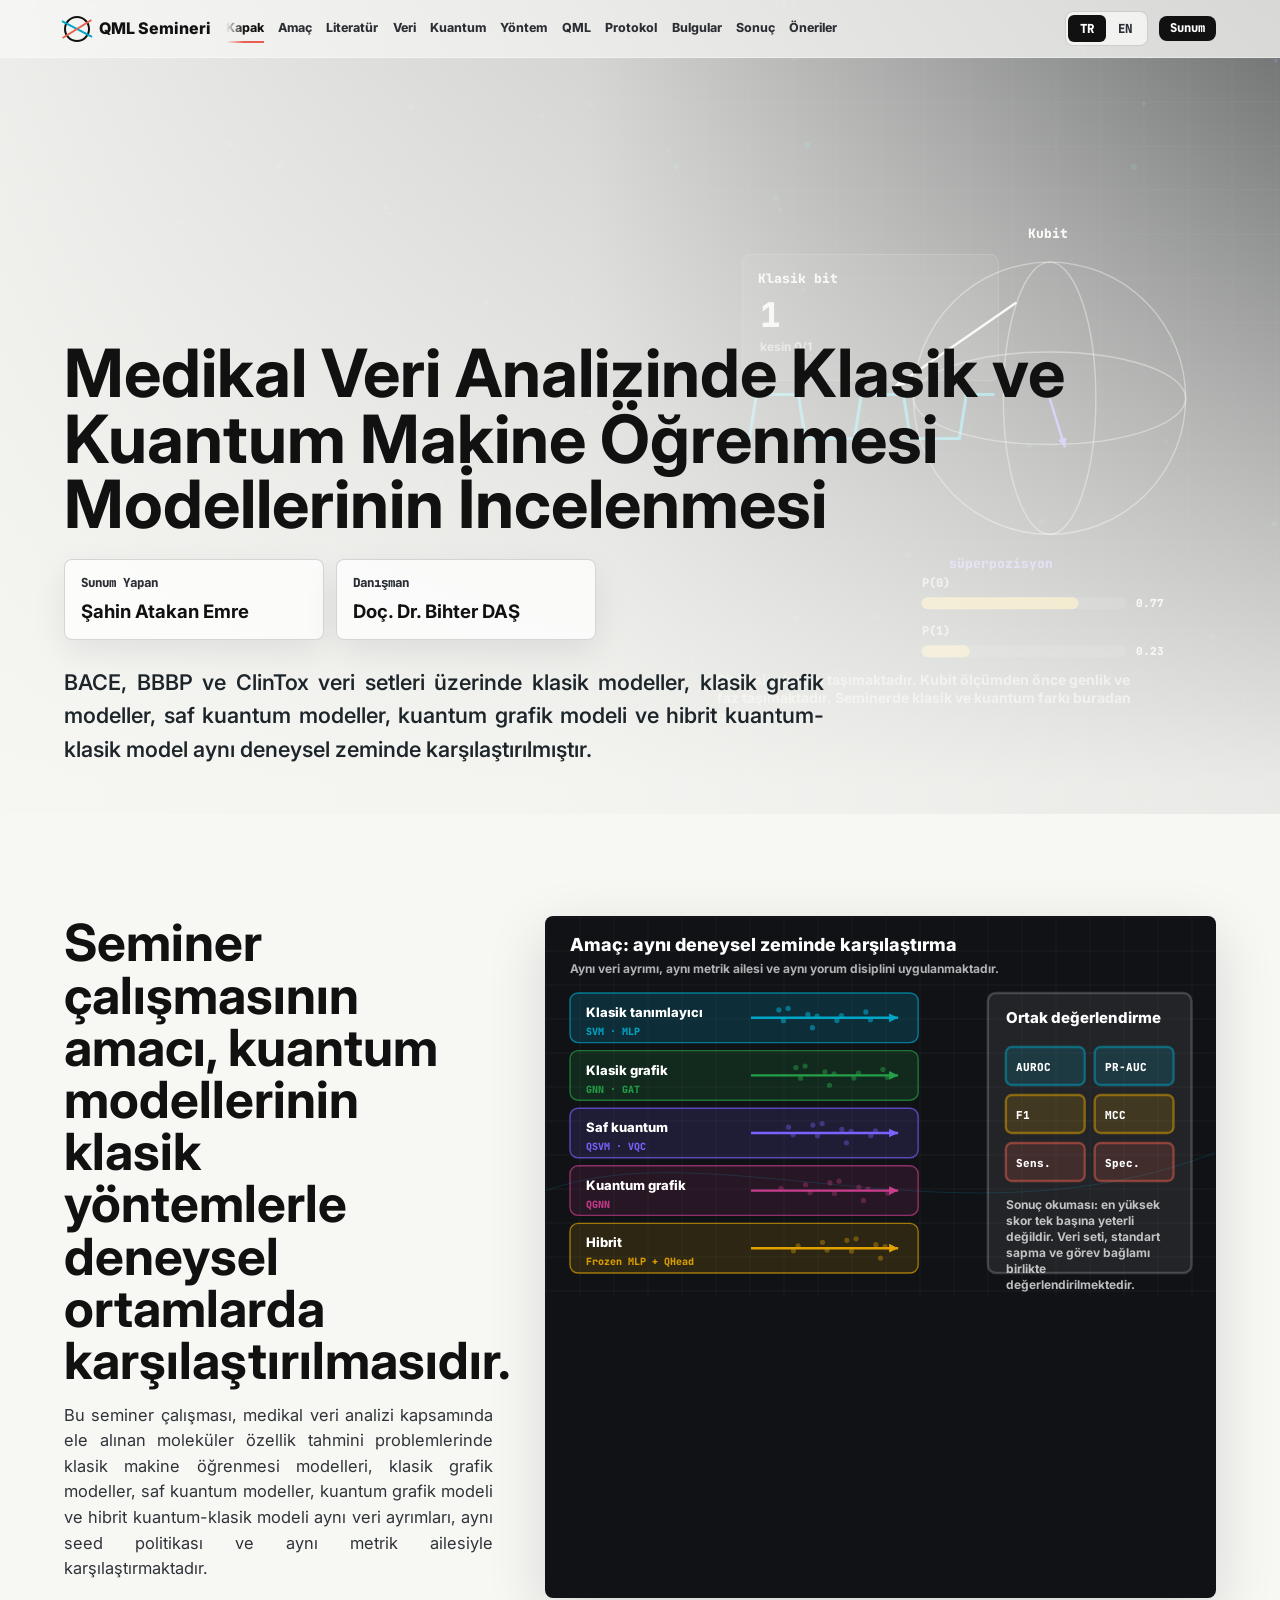
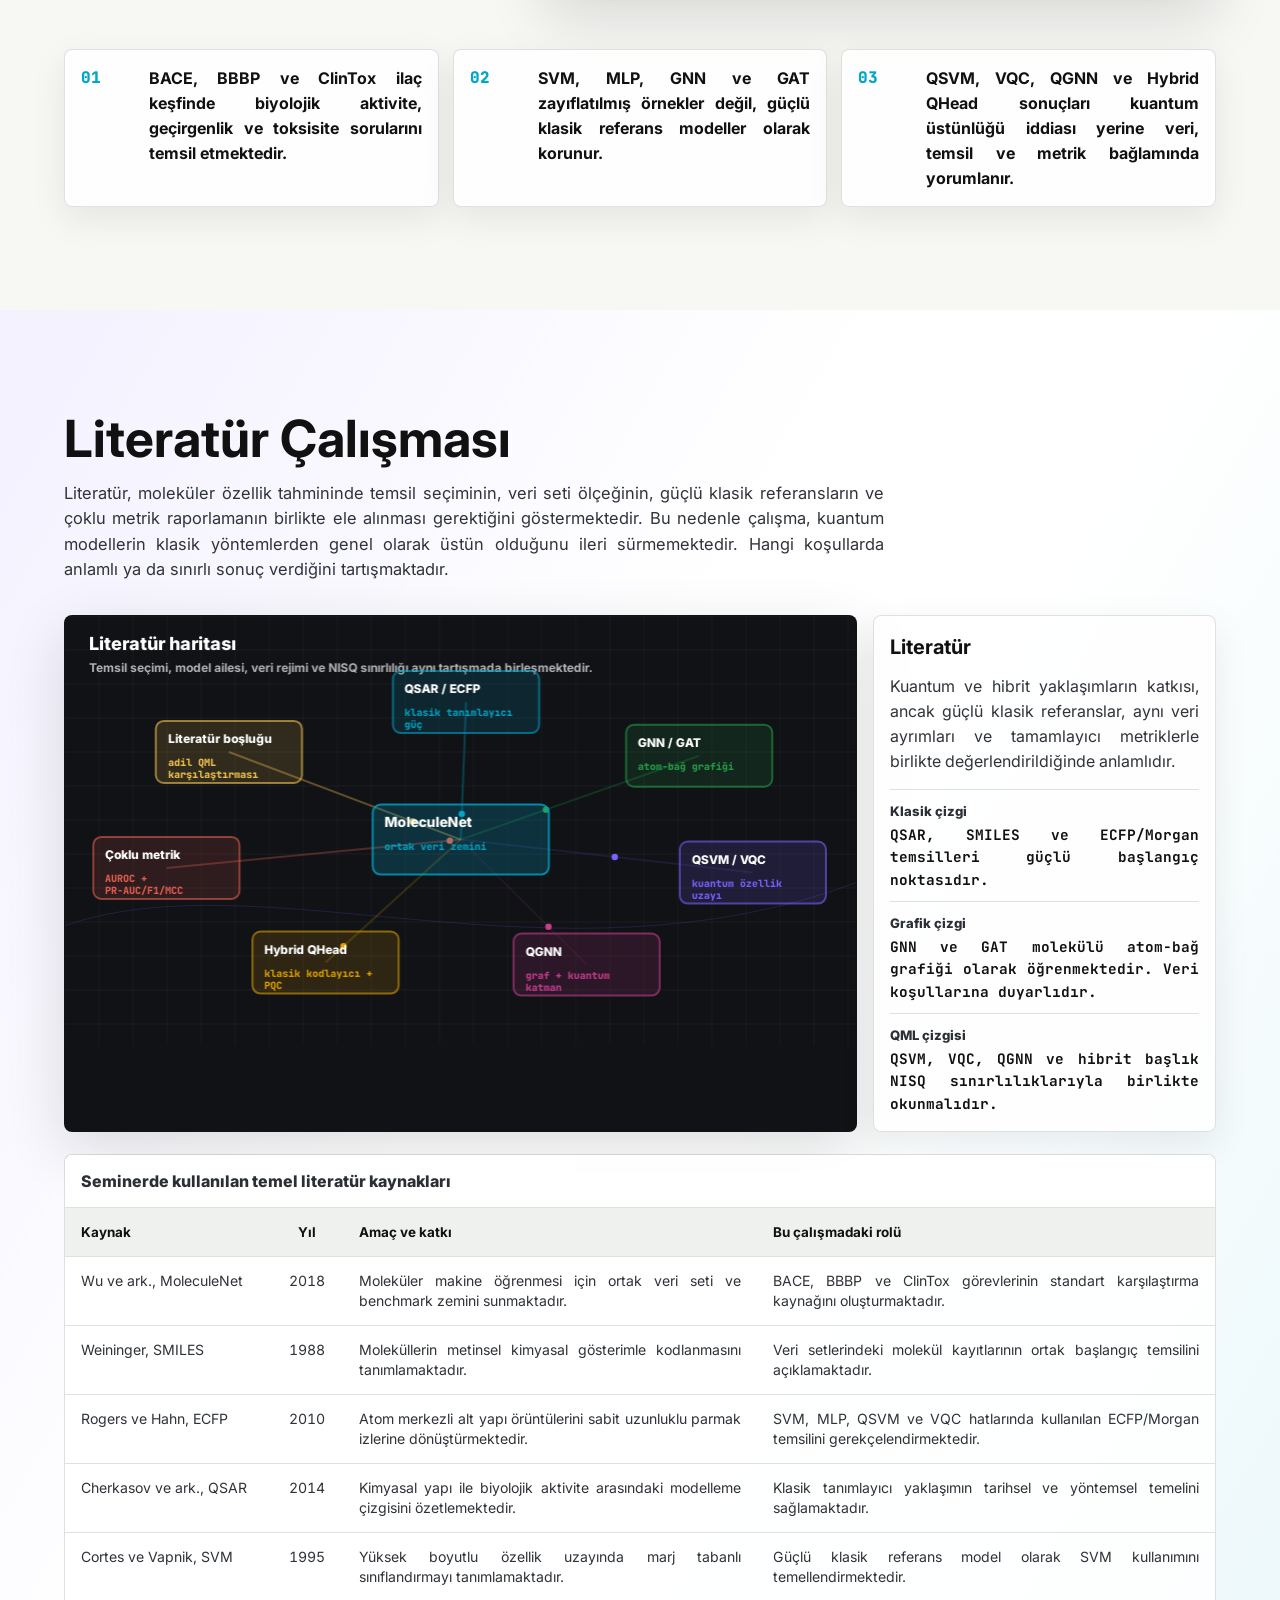
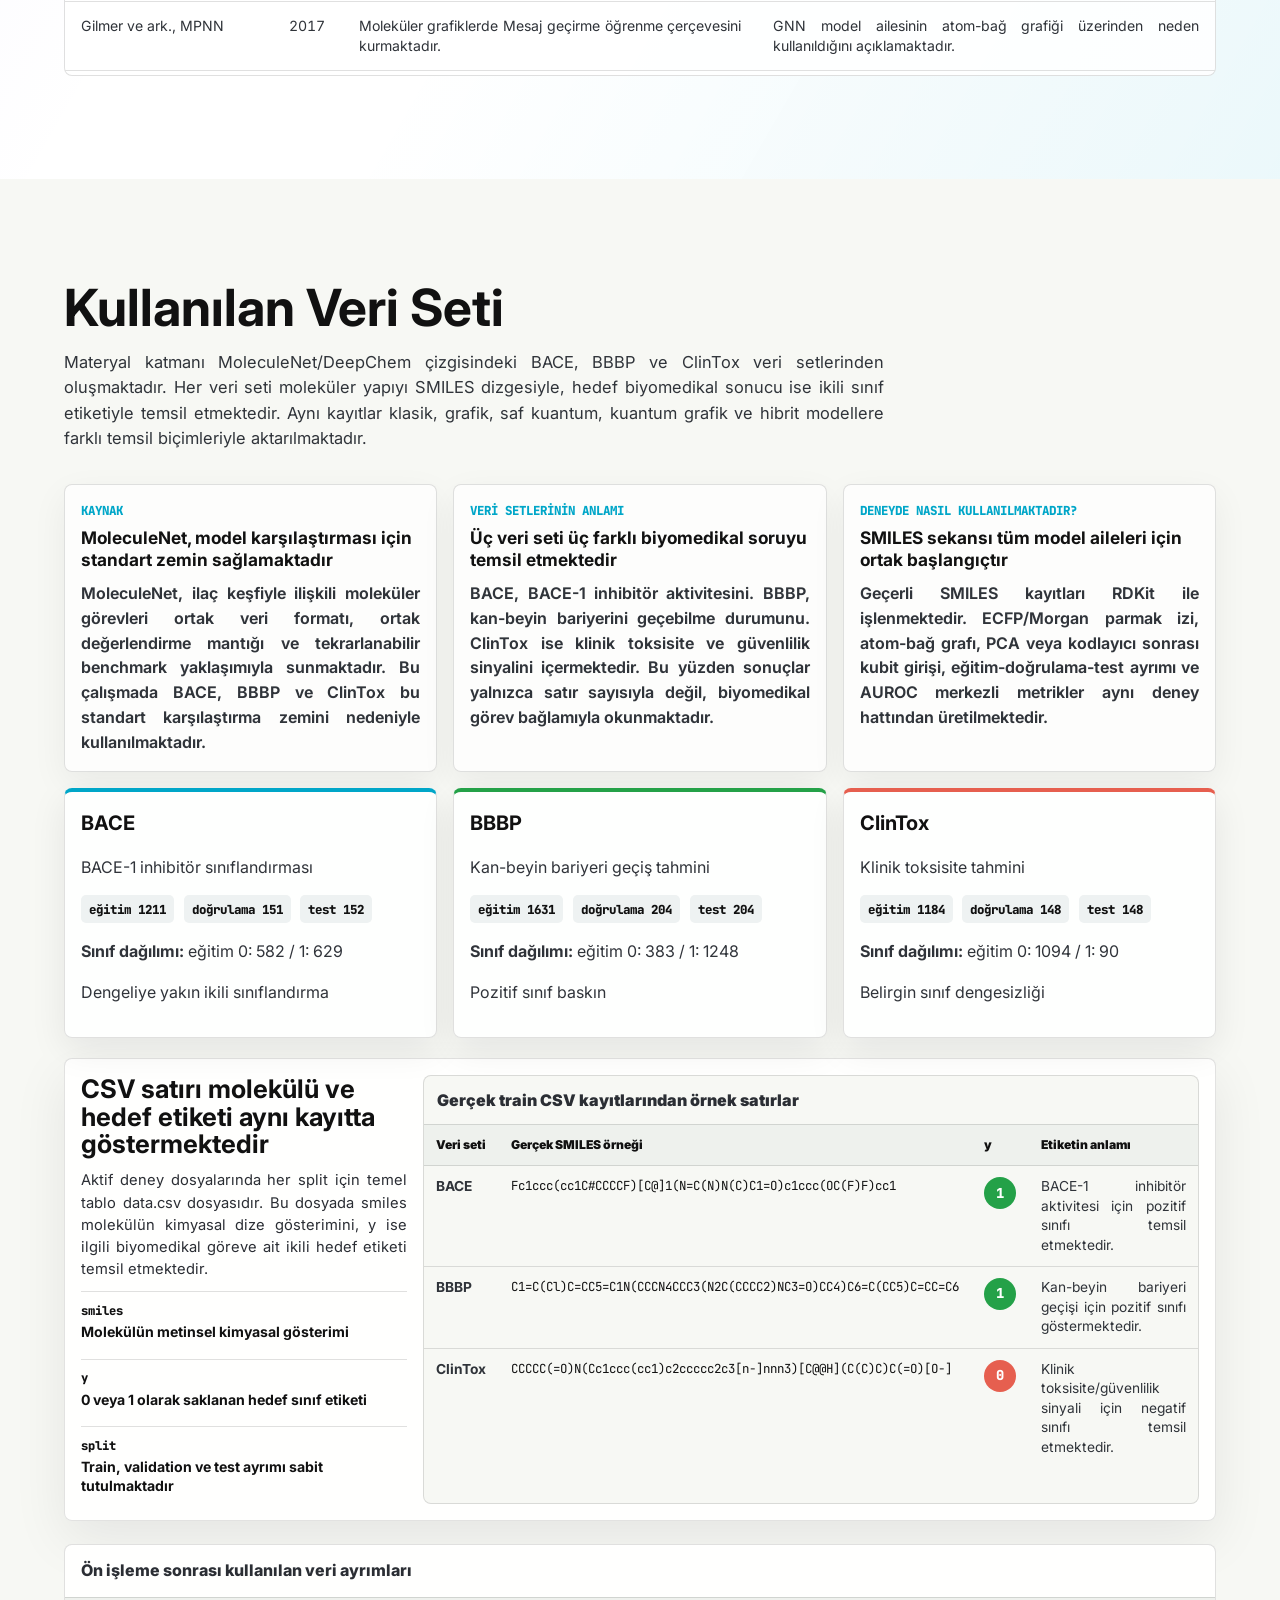
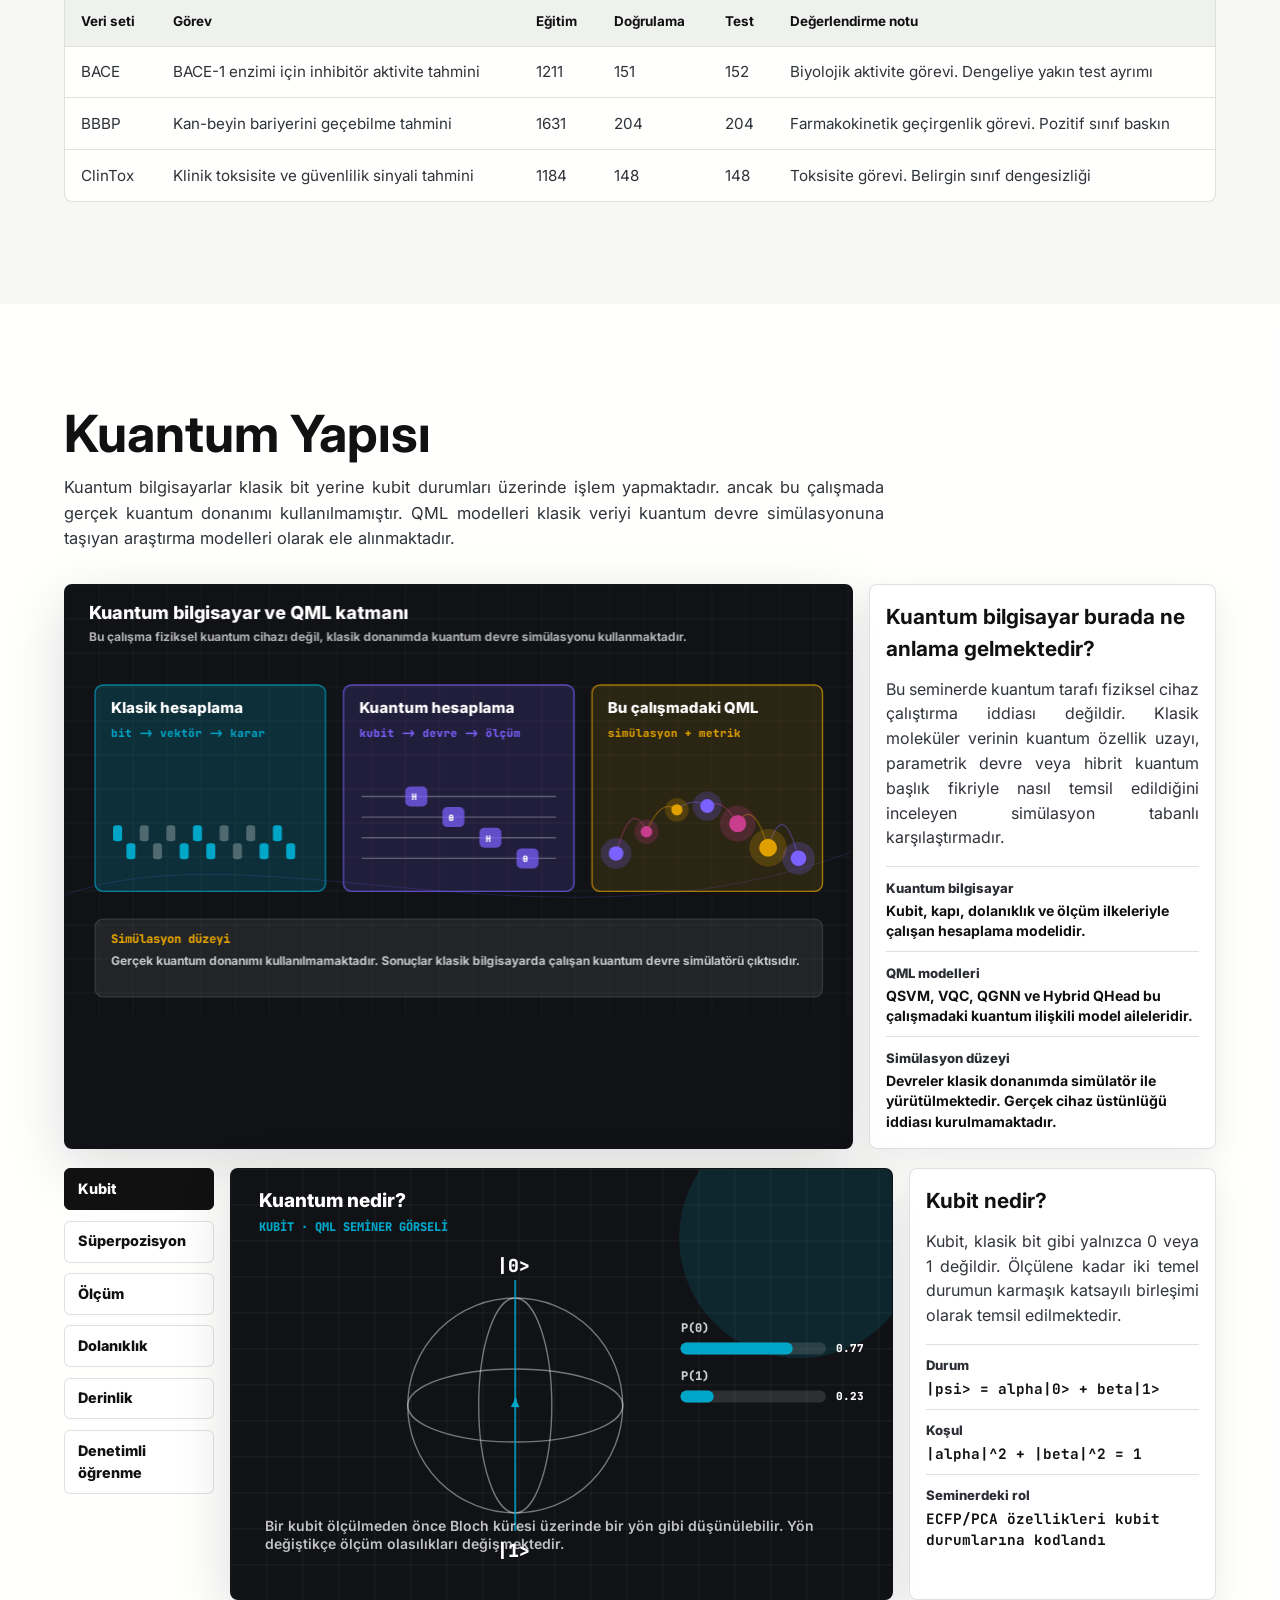
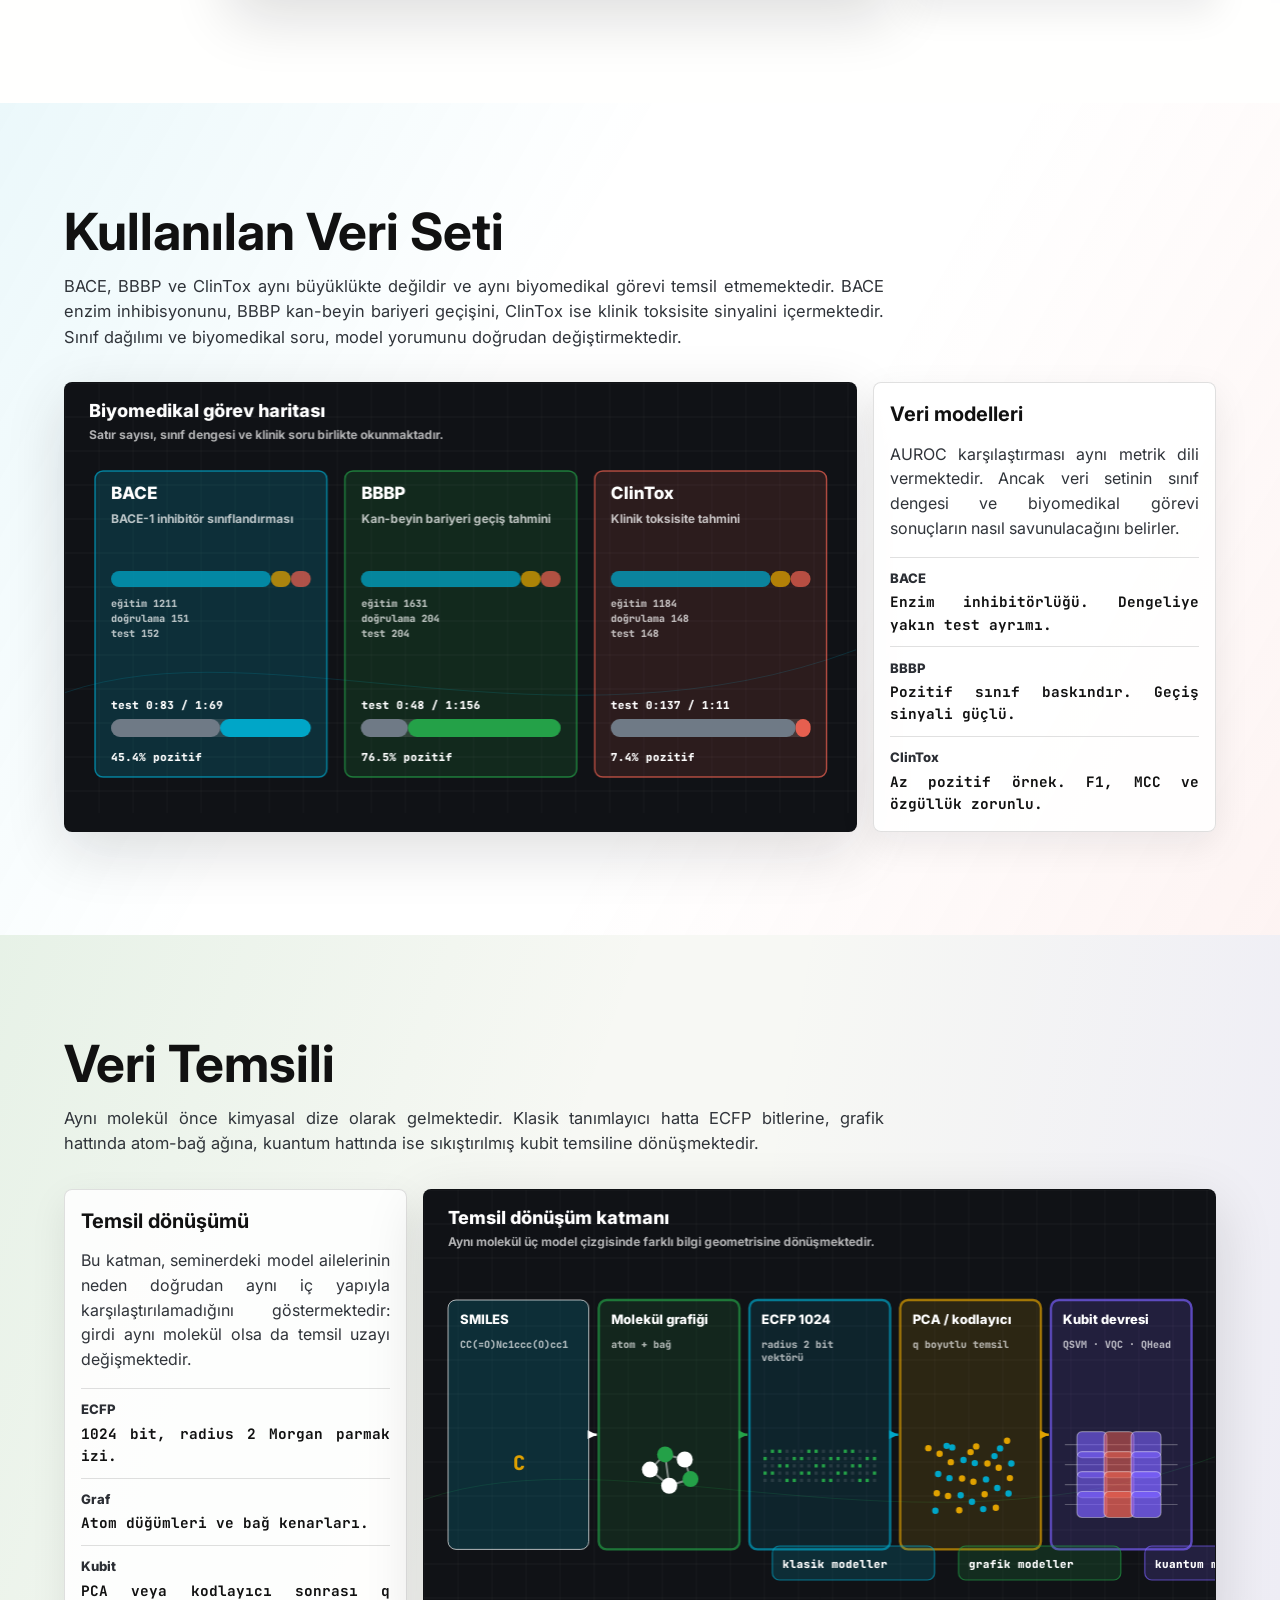
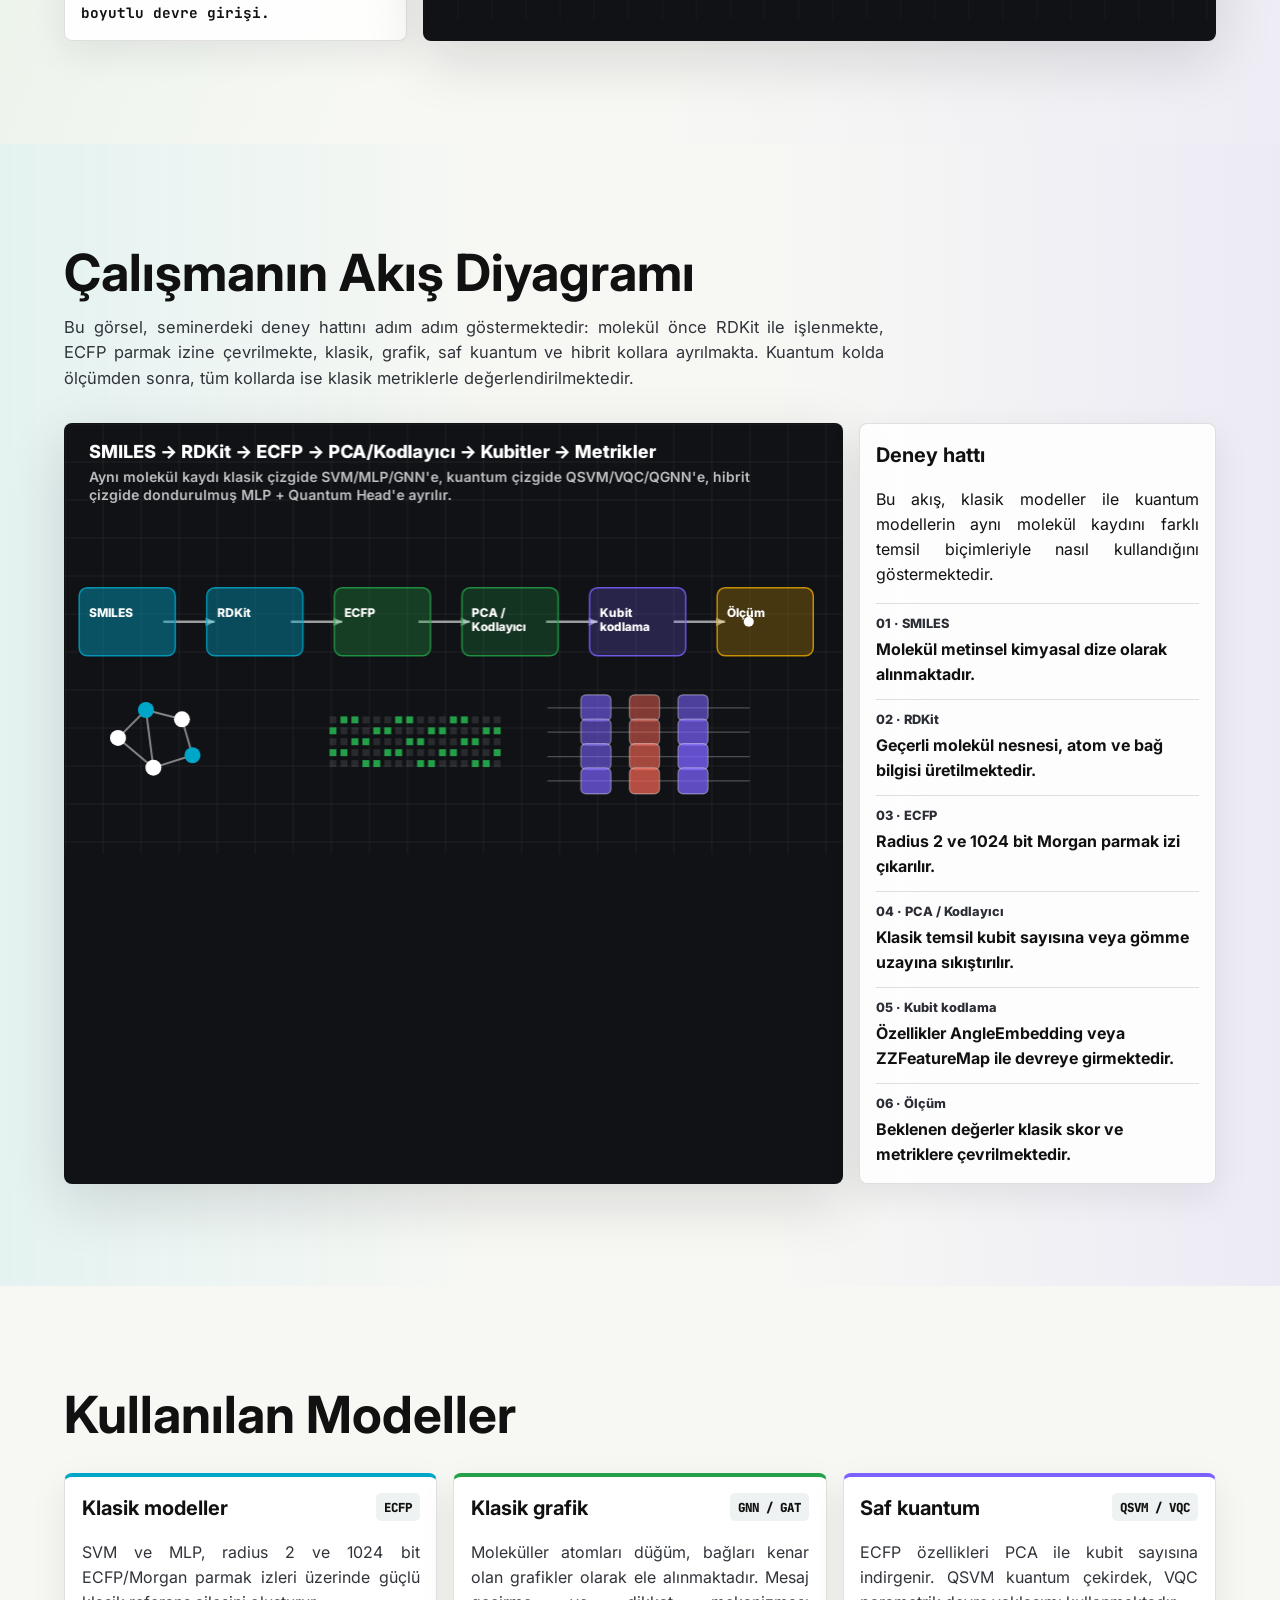
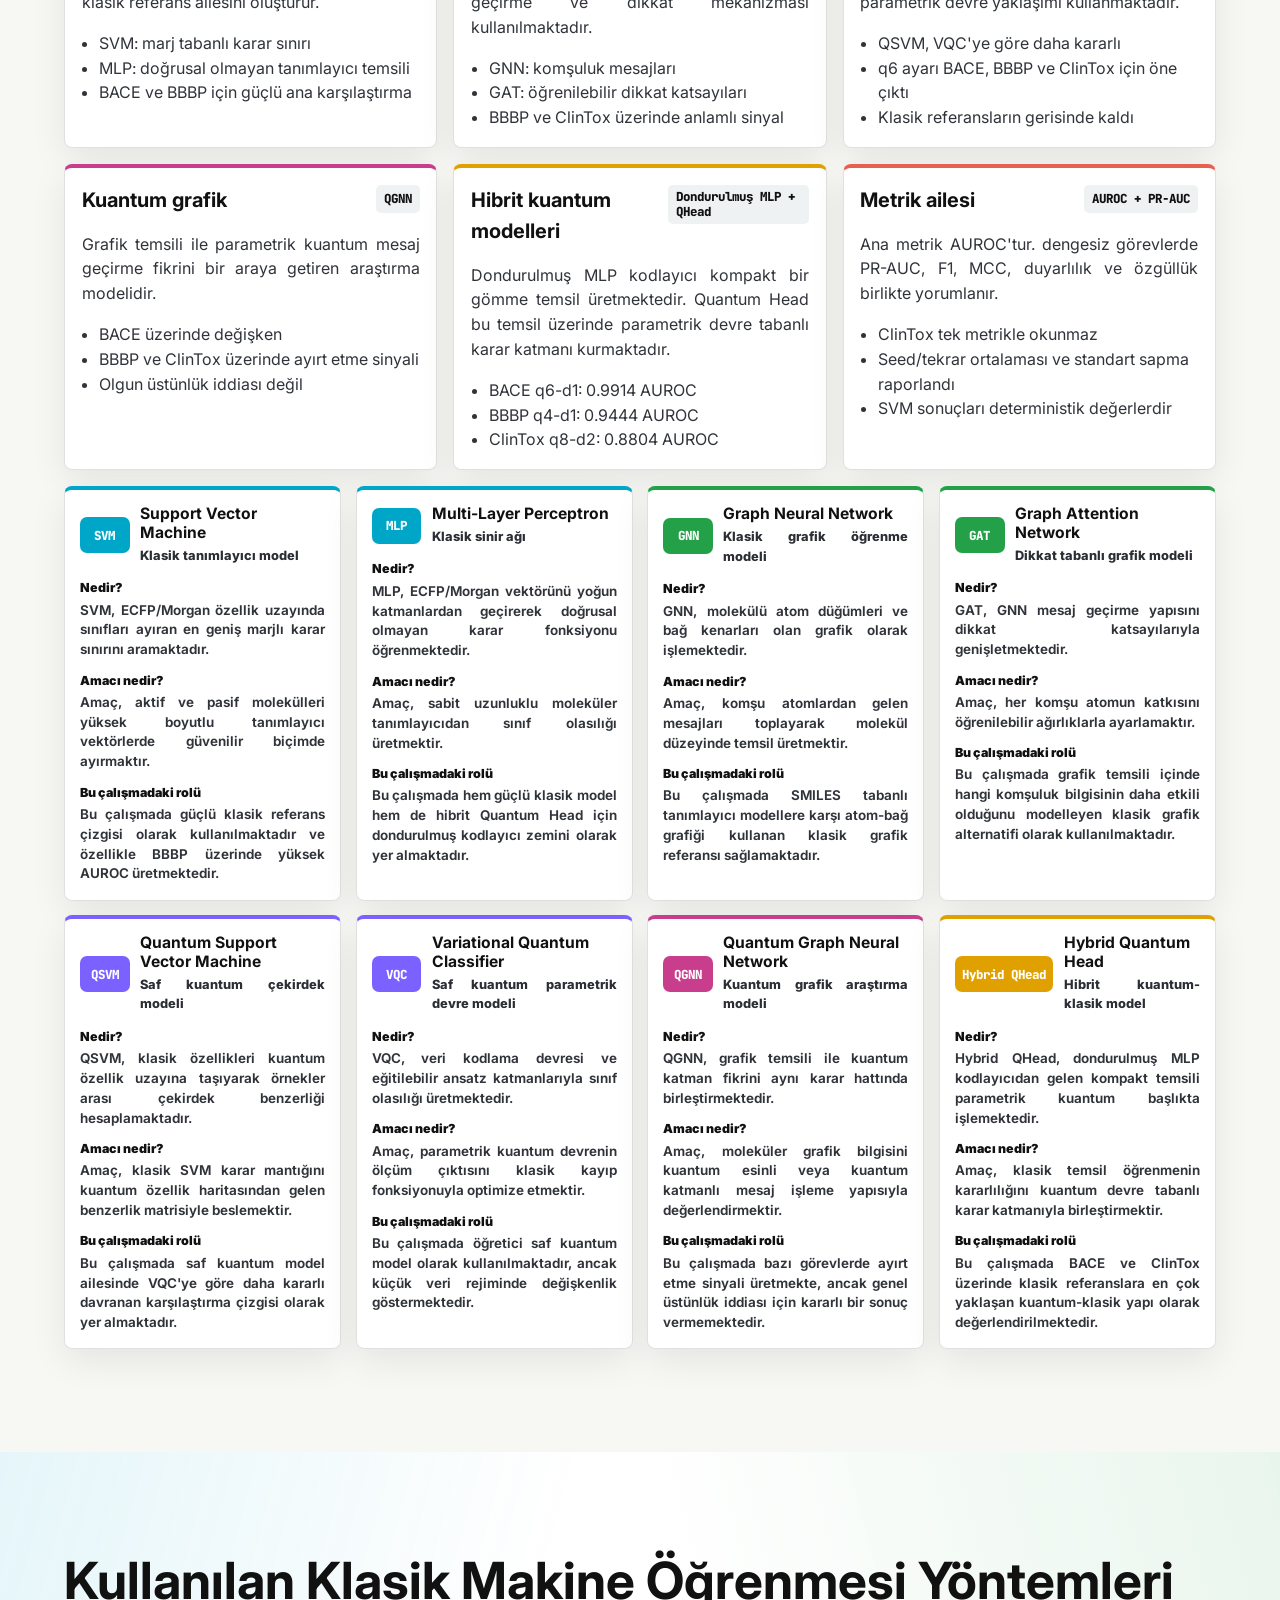
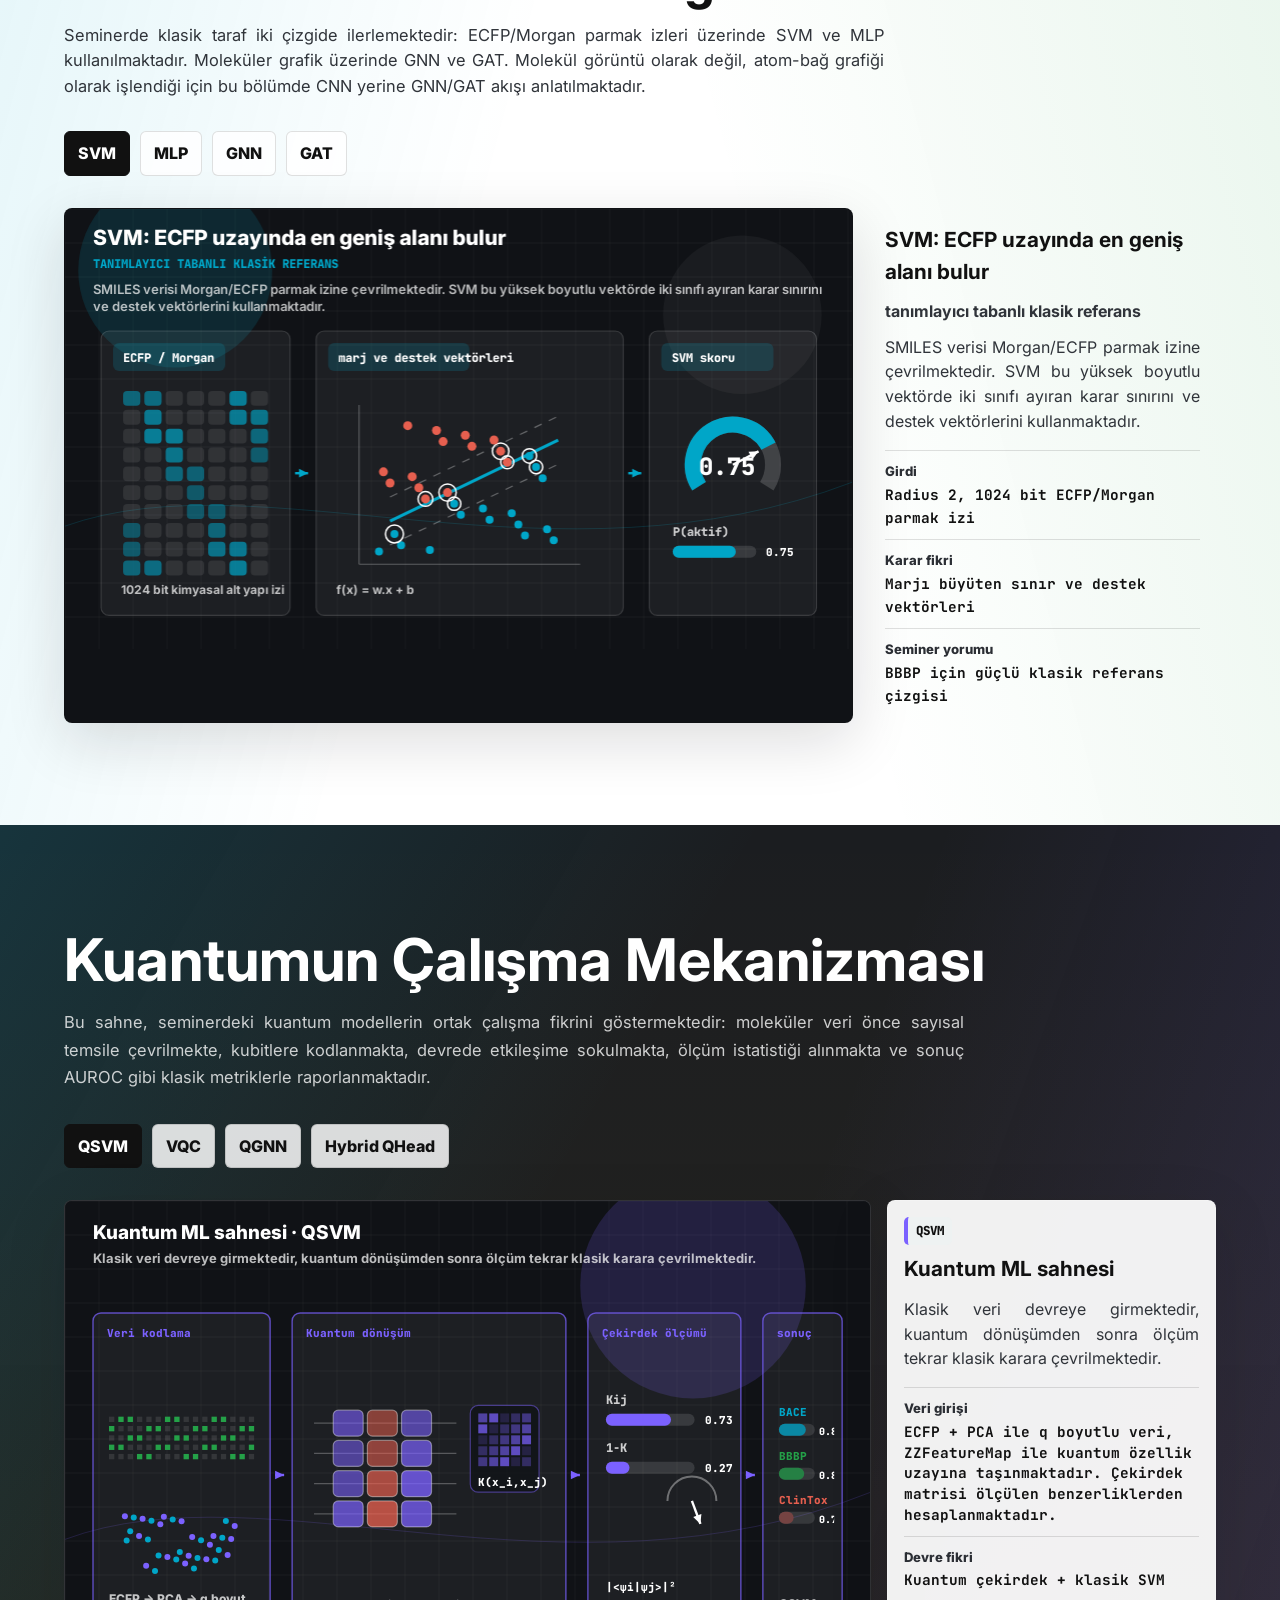
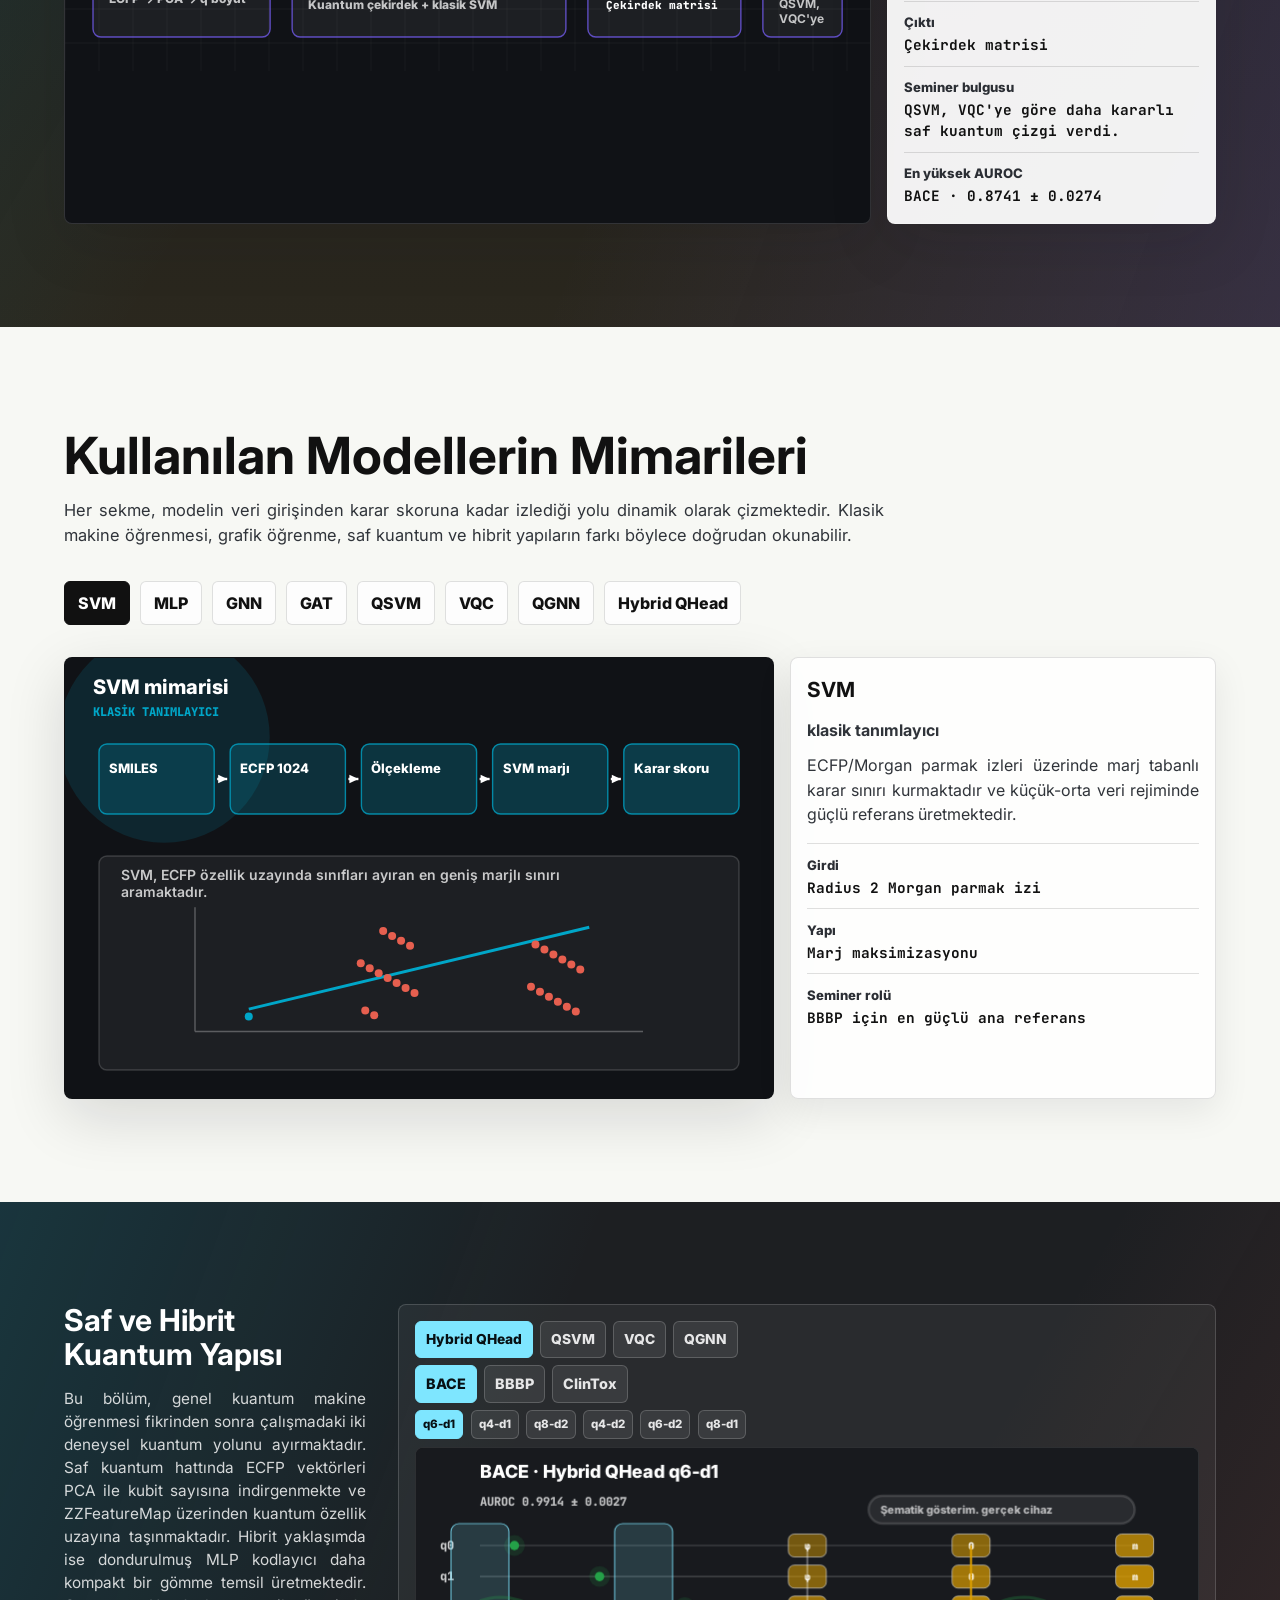
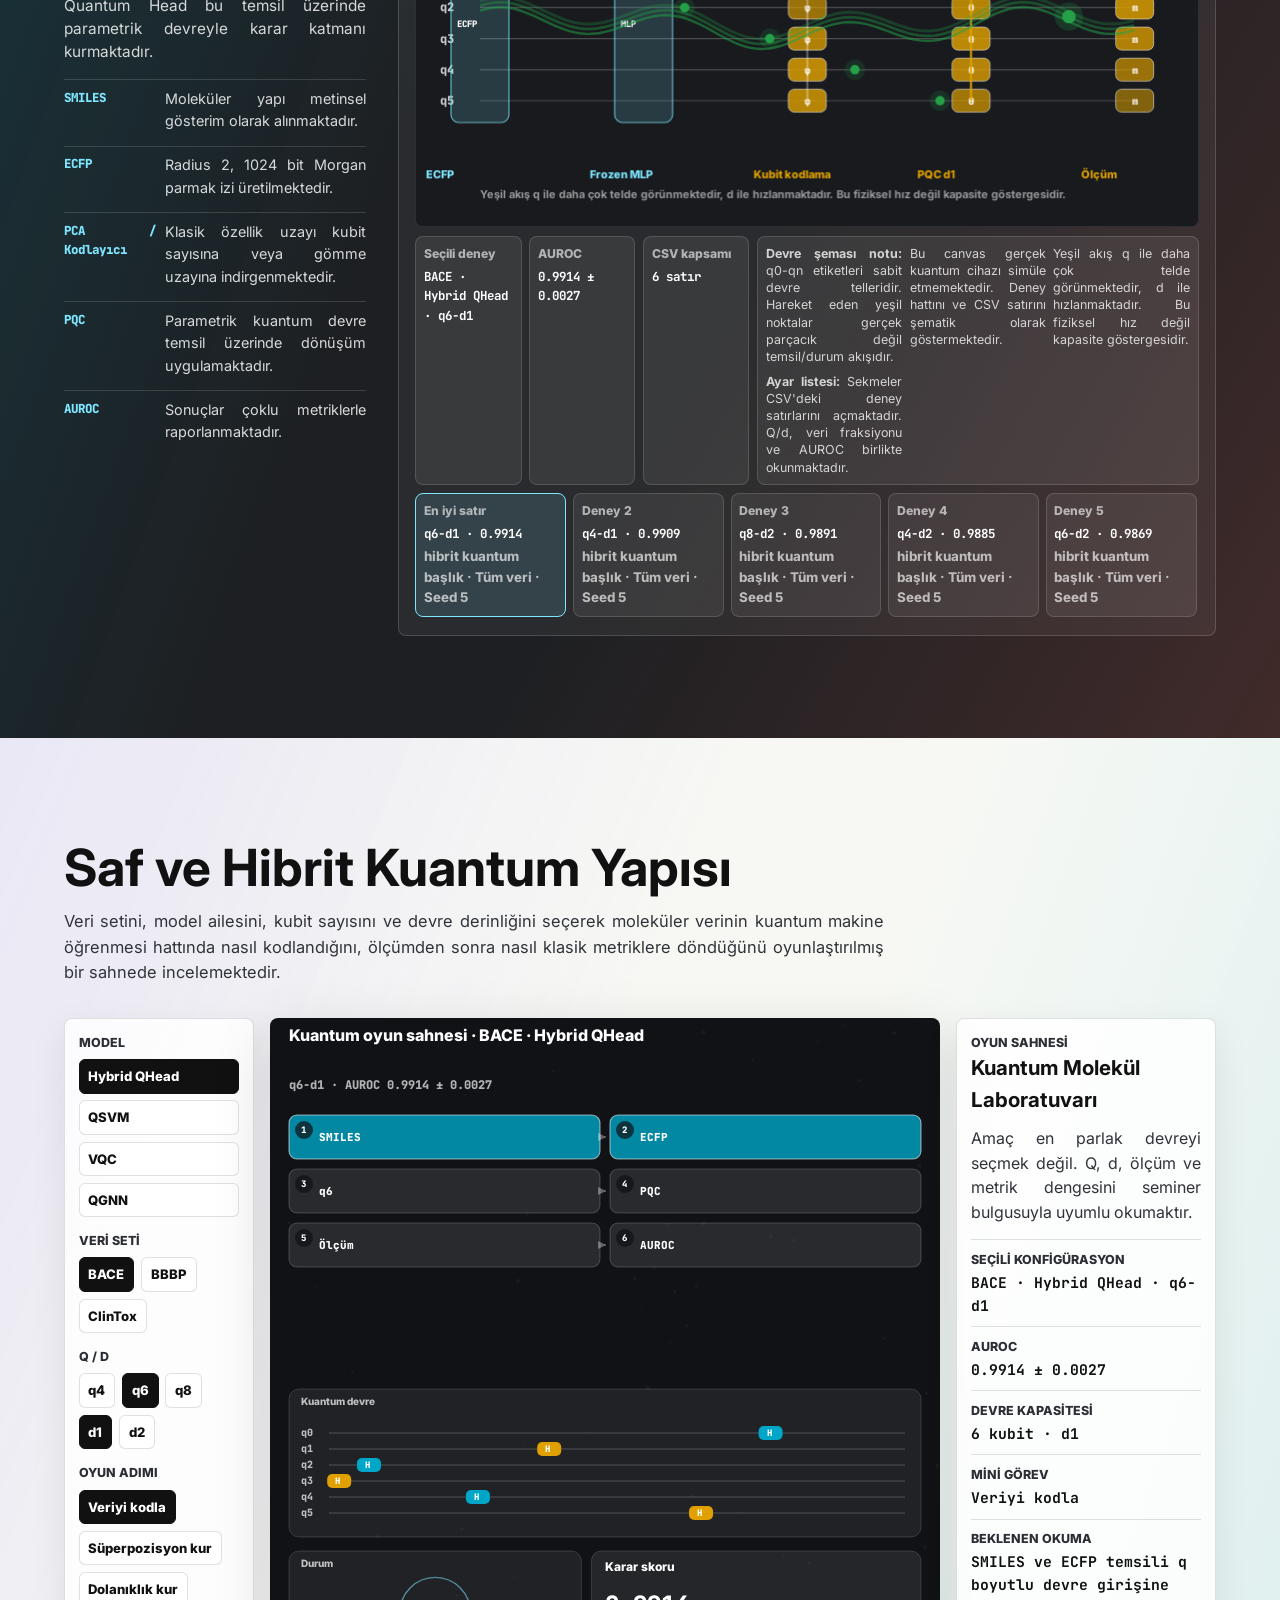
==== commit 37c1a9cf: "style: update stylesheet version and enhance quantum primer layout and styling" ====
--- a/frontend/index.html
+++ b/frontend/index.html
@@ -8,7 +8,7 @@
   <link rel="preconnect" href="https://fonts.googleapis.com">
   <link rel="preconnect" href="https://fonts.gstatic.com" crossorigin>
   <link href="https://fonts.googleapis.com/css2?family=Inter:wght@400;500;600;700;800&family=JetBrains+Mono:wght@500;700&display=swap" rel="stylesheet">
-  <link rel="stylesheet" href="styles.css?v=20260610-model-glossary-1">
+  <link rel="stylesheet" href="styles.css?v=20260610-quantum-primer-fix-1">
 </head>
 <body>
   <canvas id="quantumField" aria-hidden="true"></canvas>
@@ -376,7 +376,7 @@
           <div class="concept-facts">
             <div class="concept-fact"><span>Kuantum bilgisayar</span><strong>Kubit, kapı, dolanıklık ve ölçüm ilkeleriyle çalışan hesaplama modelidir.</strong></div>
             <div class="concept-fact"><span>QML modelleri</span><strong>QSVM, VQC, QGNN ve Hybrid QHead bu çalışmadaki kuantum ilişkili model aileleridir.</strong></div>
-            <div class="concept-fact"><span>Simülasyon düzeyi</span><strong>Devreler klasik donanımda statevector/quantum simulator mantığıyla yürütülmektedir. Gerçek cihaz üstünlüğü iddiası kurulmamaktadır.</strong></div>
+            <div class="concept-fact"><span>Simülasyon düzeyi</span><strong>Devreler klasik donanımda simülatör ile yürütülmektedir. Gerçek cihaz üstünlüğü iddiası kurulmamaktadır.</strong></div>
           </div>
         </aside>
       </div>
@@ -928,6 +928,6 @@
     <span>BACE · BBBP · ClinTox · QSVM · VQC · QGNN · Hybrid QHead</span>
   </footer>
 
-  <script src="script.js?v=20260610-model-glossary-1"></script>
+  <script src="script.js?v=20260610-quantum-primer-fix-1"></script>
 </body>
 </html>
--- a/frontend/styles.css
+++ b/frontend/styles.css
@@ -1075,6 +1075,7 @@
 .concept-fact,
 .architecture-fact,
 .quantum-model-fact {
+  min-width: 0;
   padding-top: 0.65rem;
   border-top: 1px solid var(--line);
 }
@@ -1095,6 +1096,14 @@
   margin-top: 0.18rem;
   font-family: "JetBrains Mono", monospace;
   font-size: 0.9rem;
+  line-height: 1.45;
+  overflow-wrap: anywhere;
+  word-break: normal;
+}
+
+.quantum-primer-note .concept-fact strong {
+  font-family: "Inter", sans-serif;
+  font-size: 0.88rem;
 }
 
 .quantum-model-section {
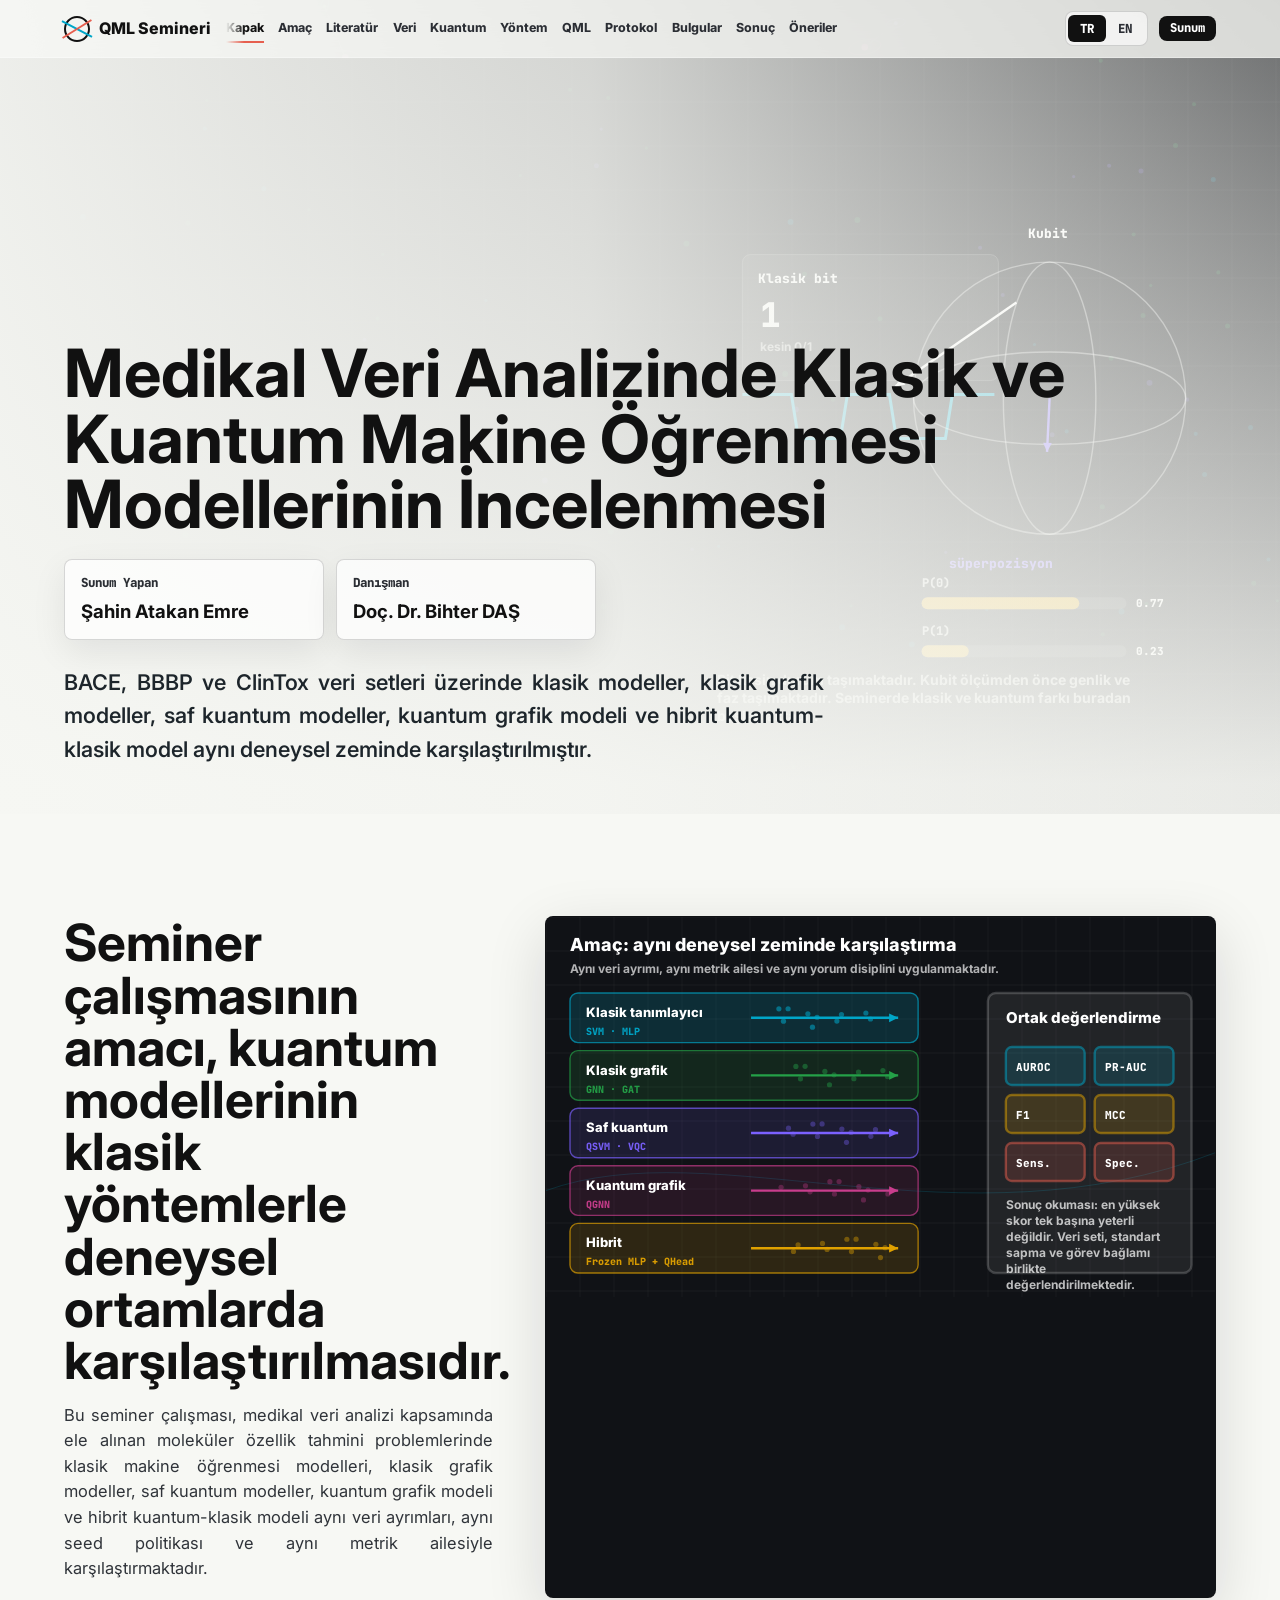
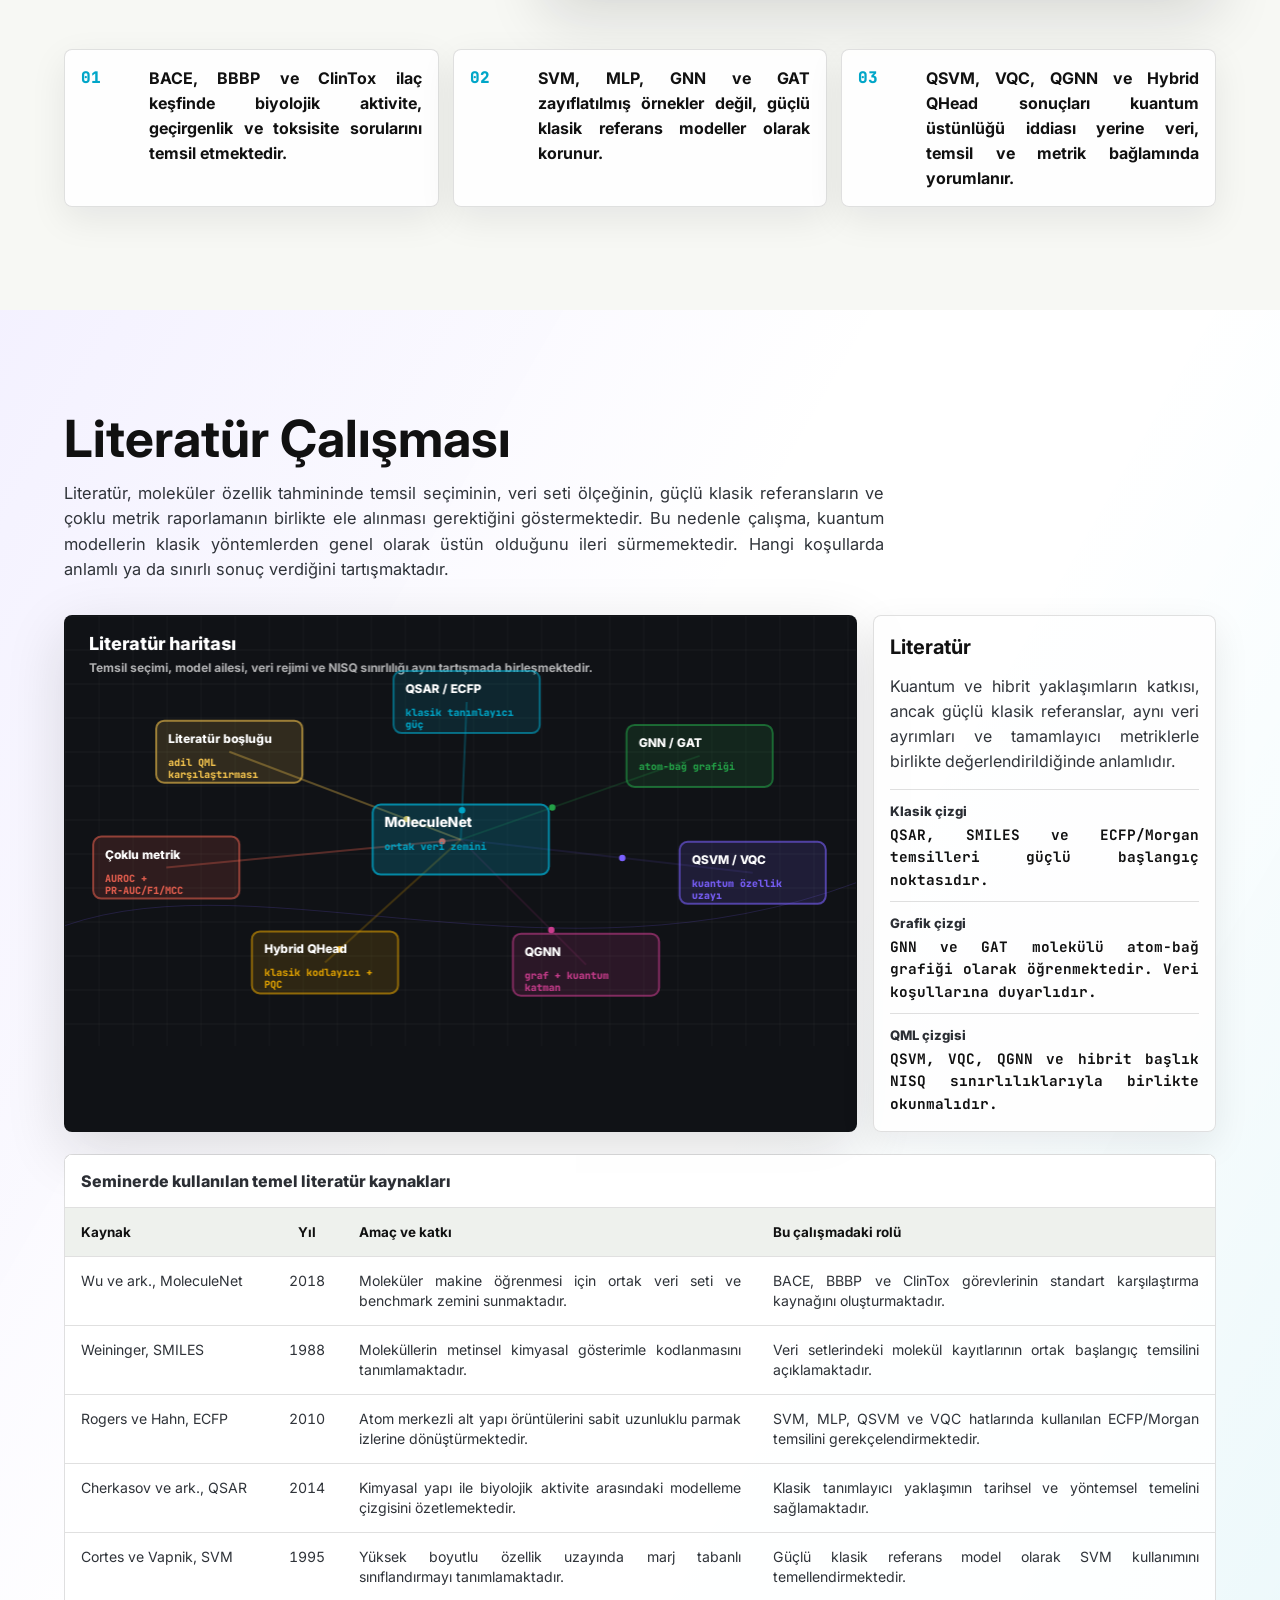
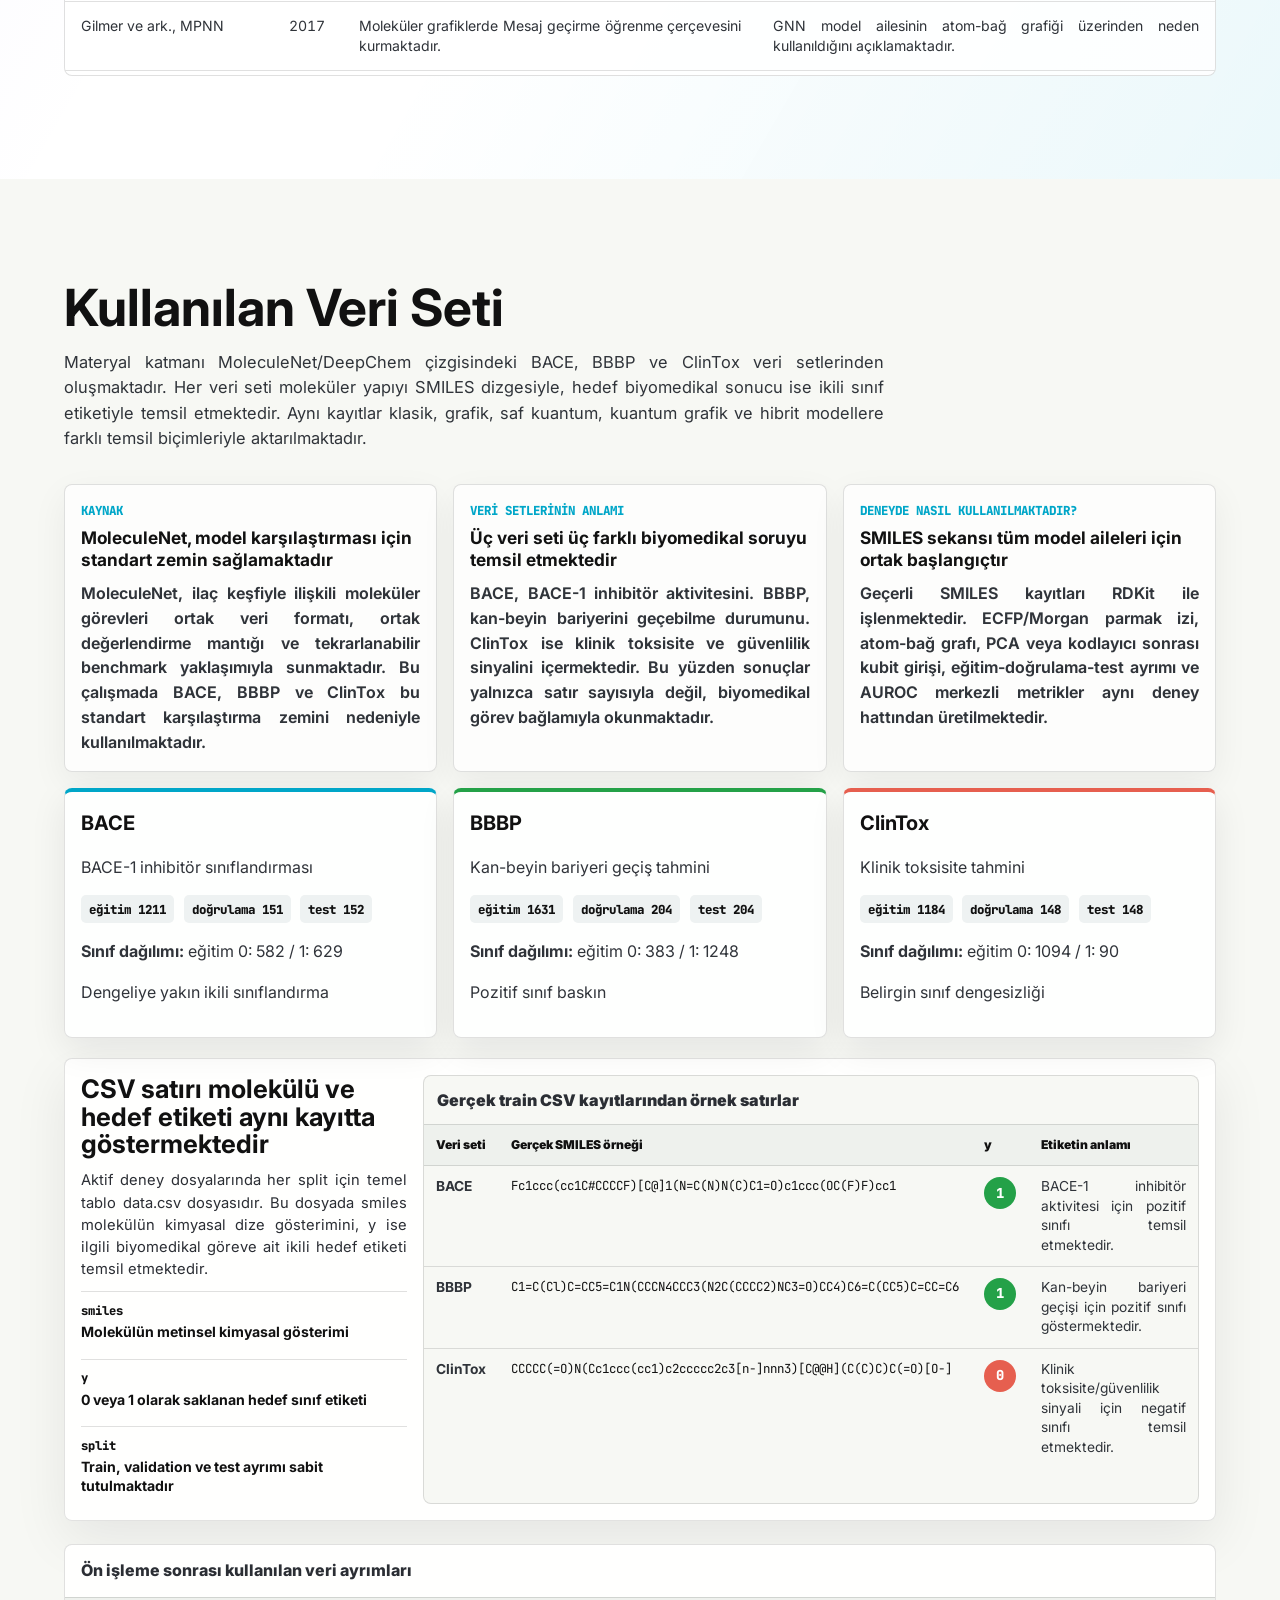
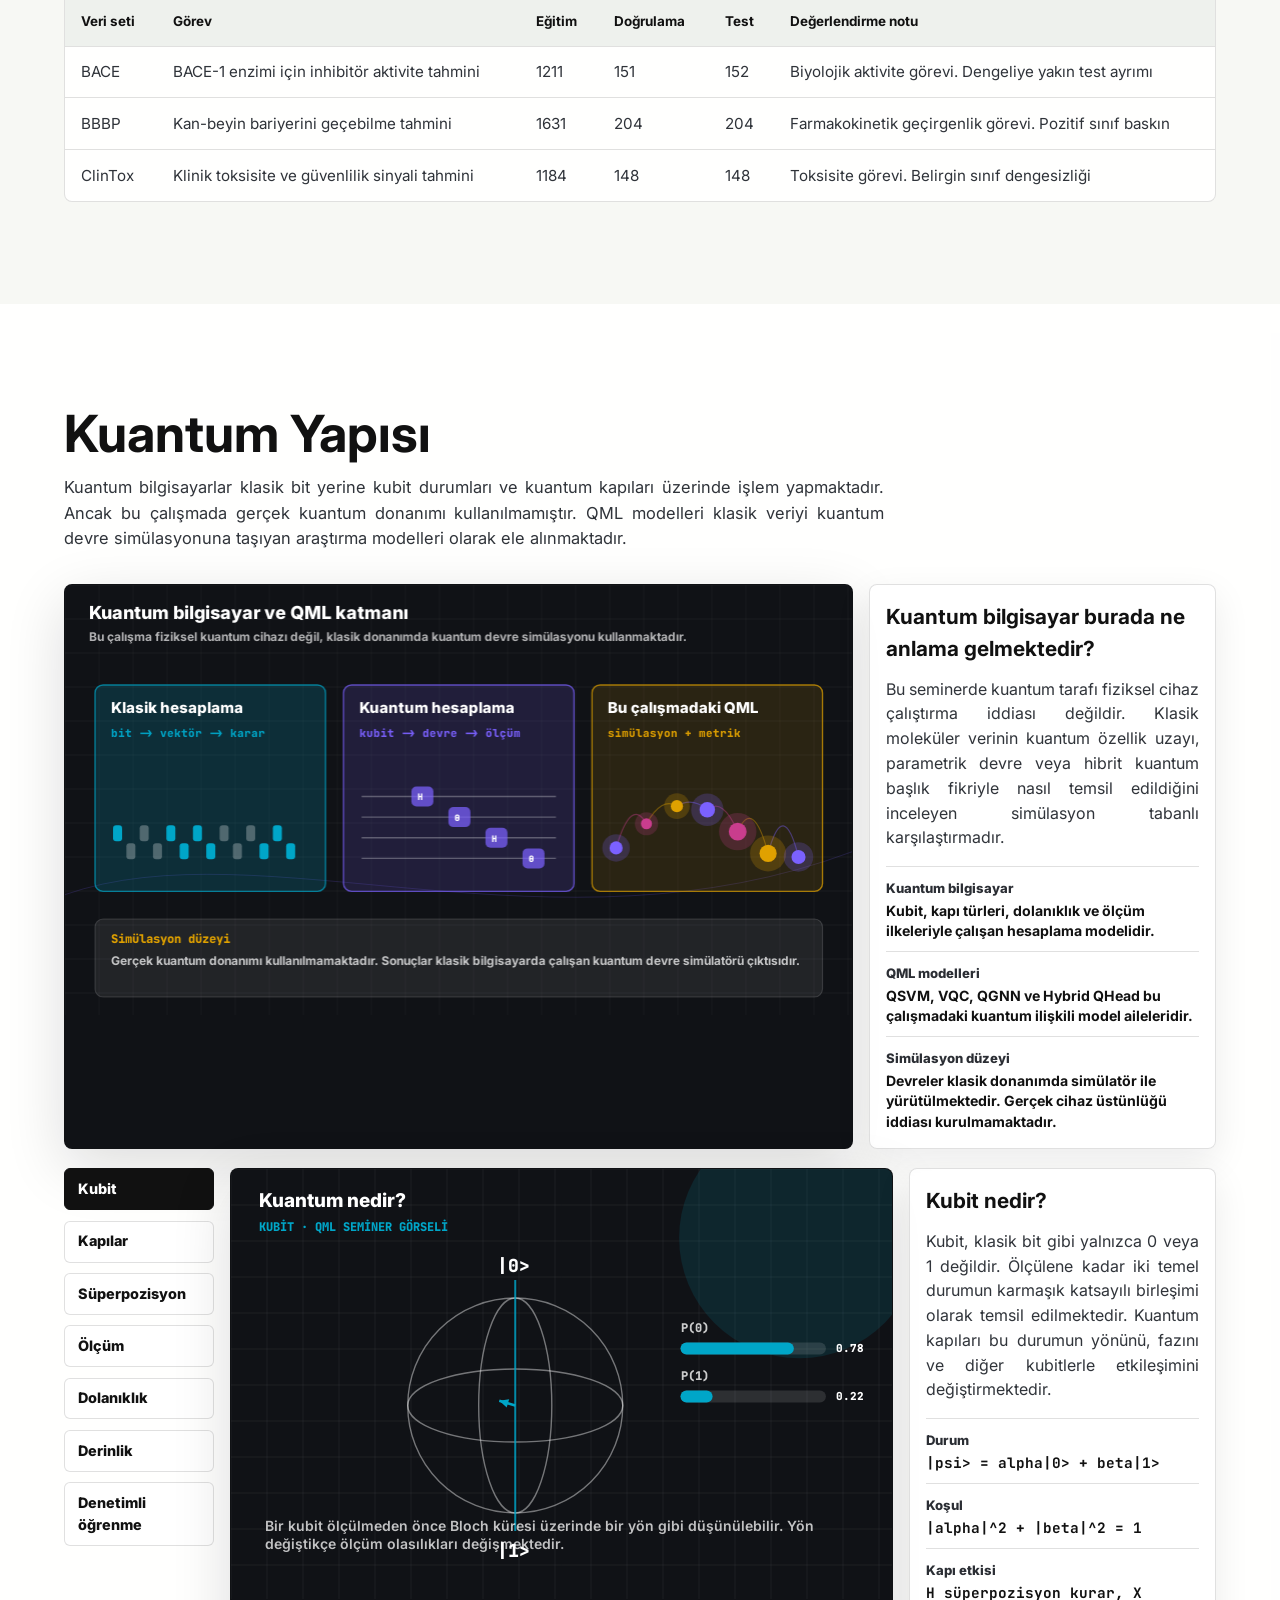
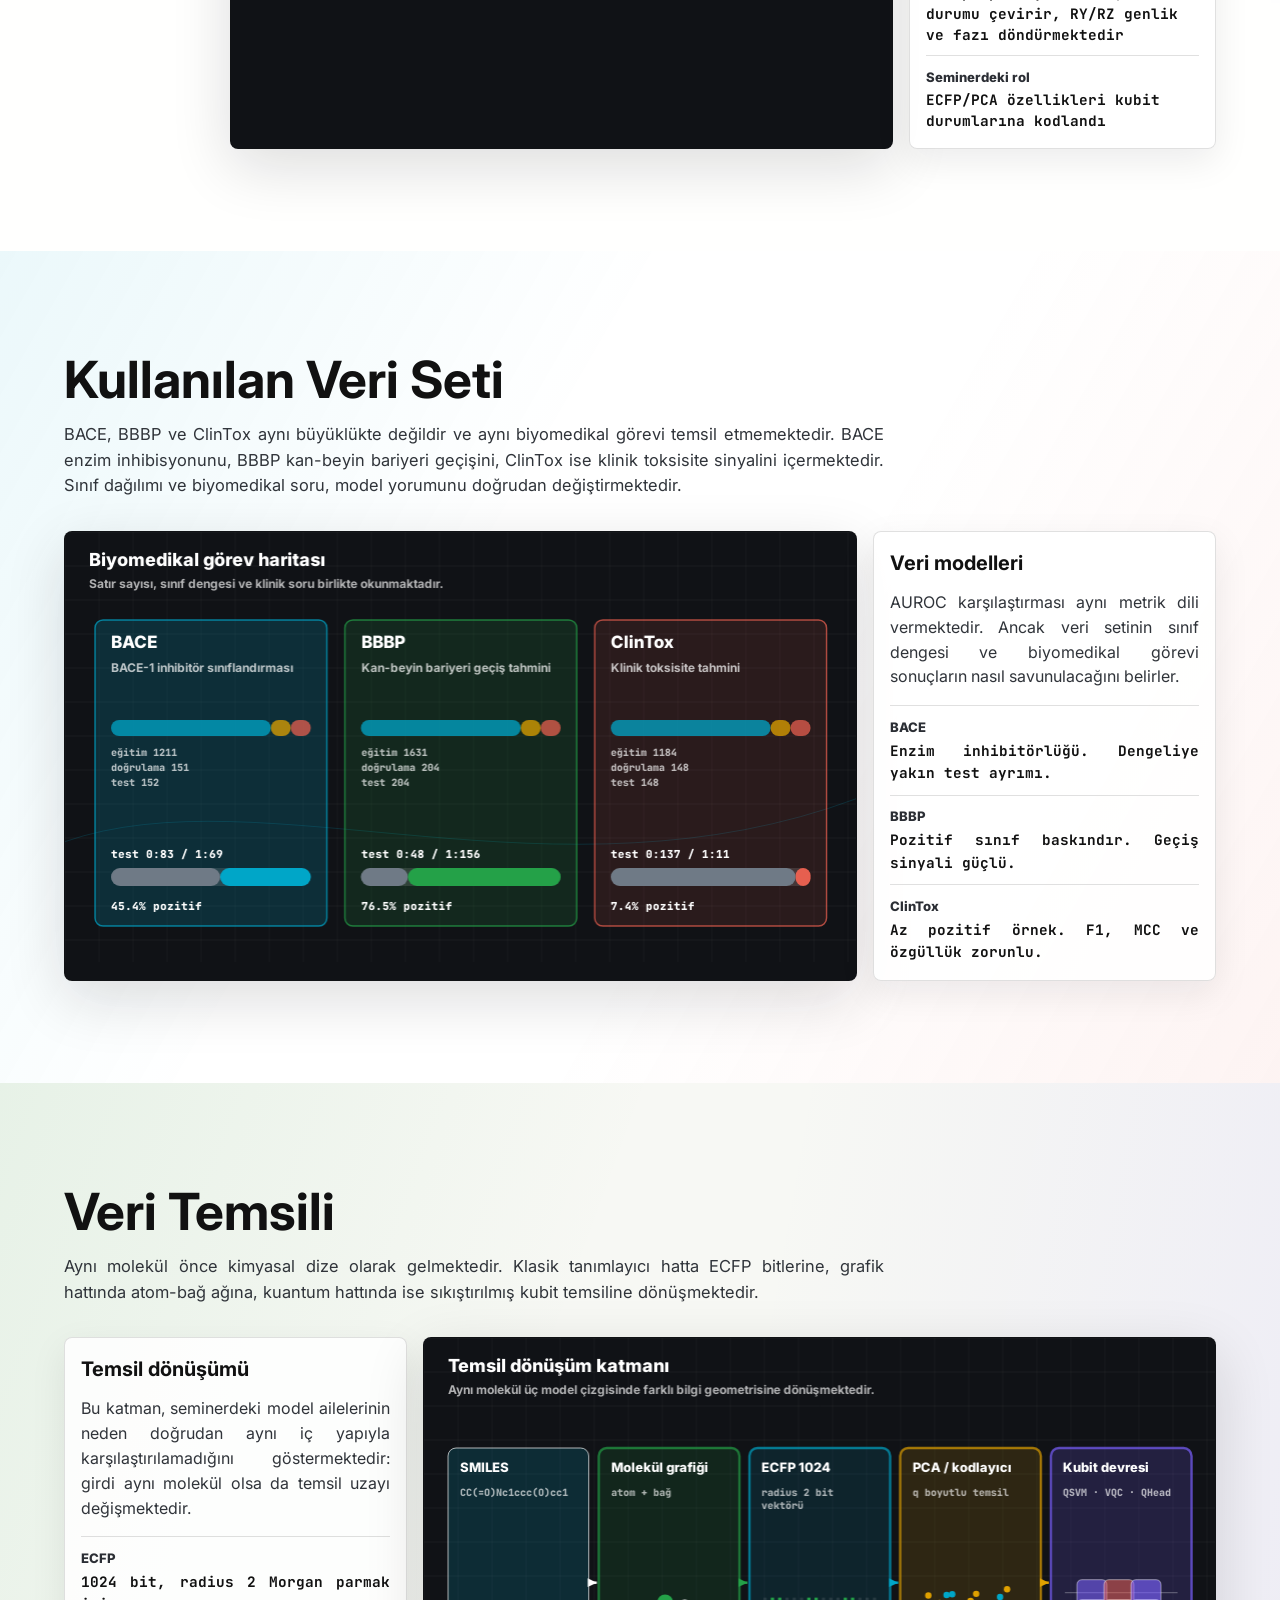
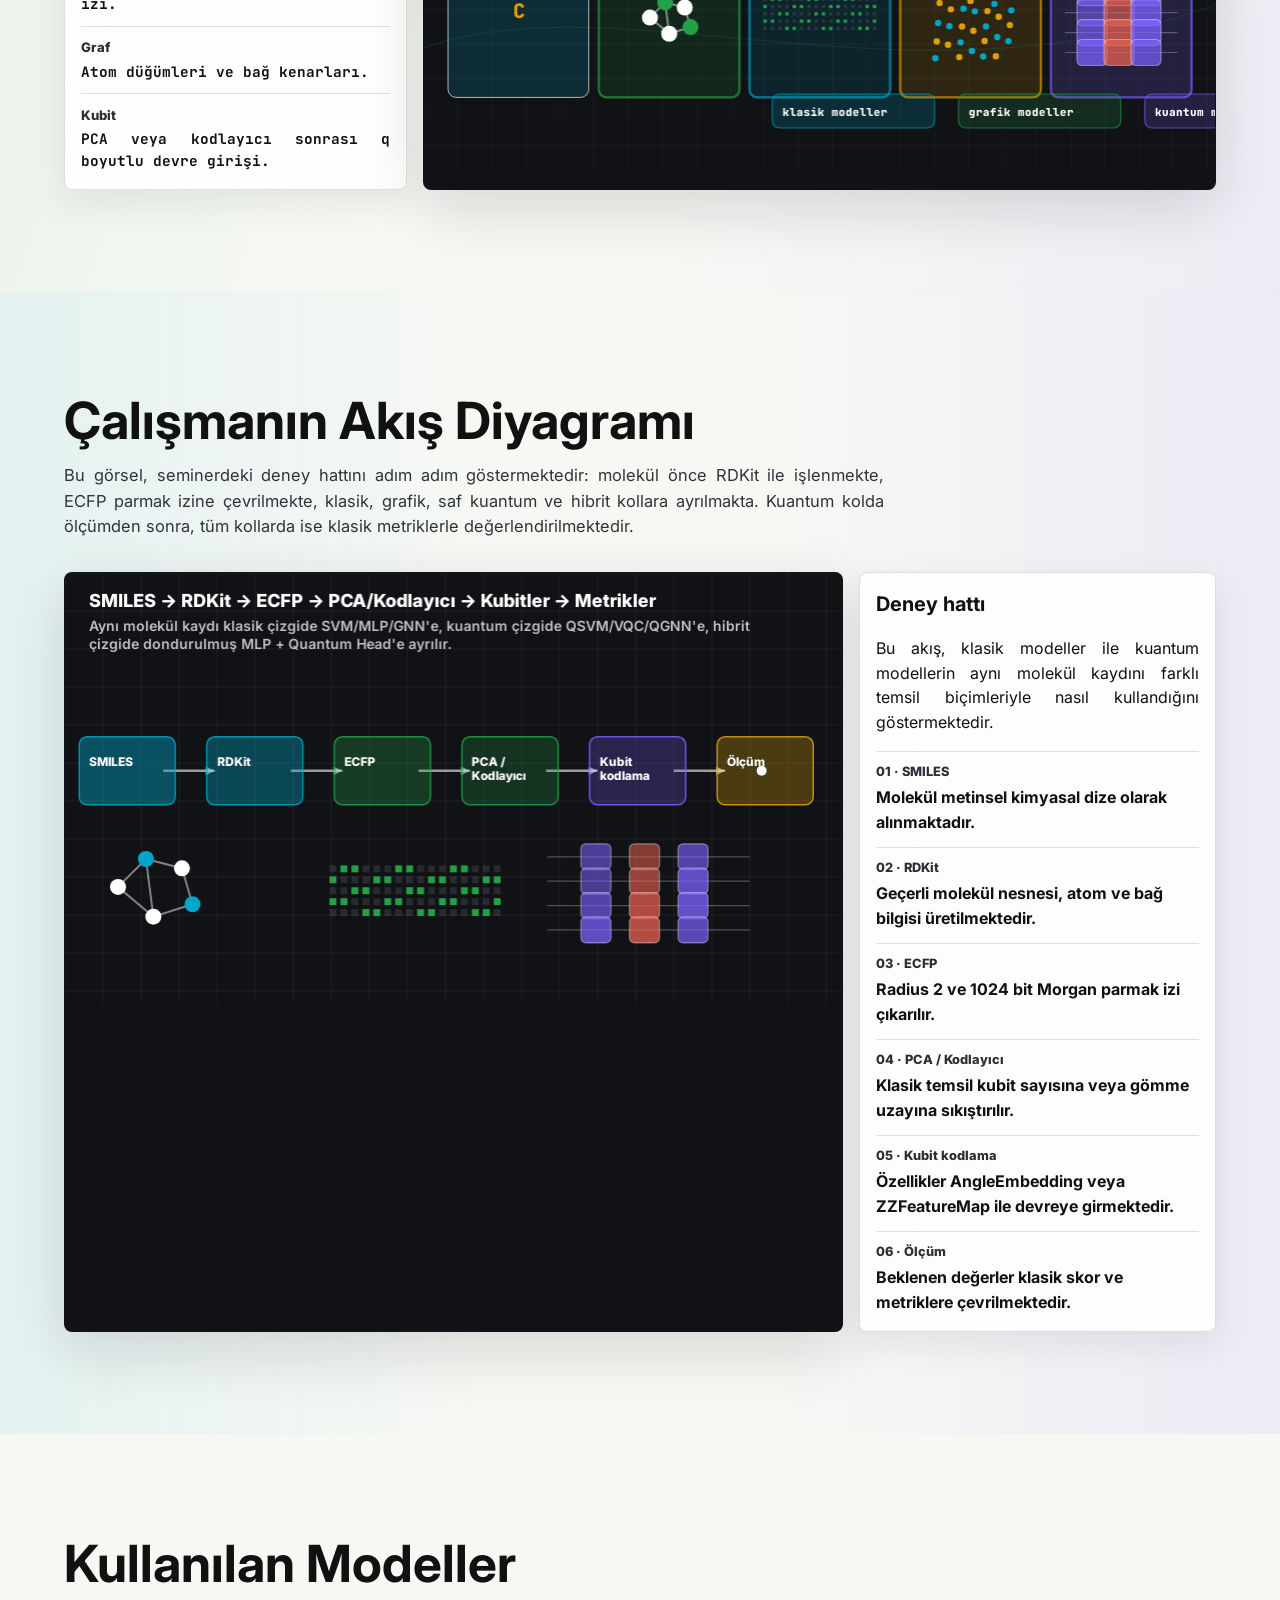
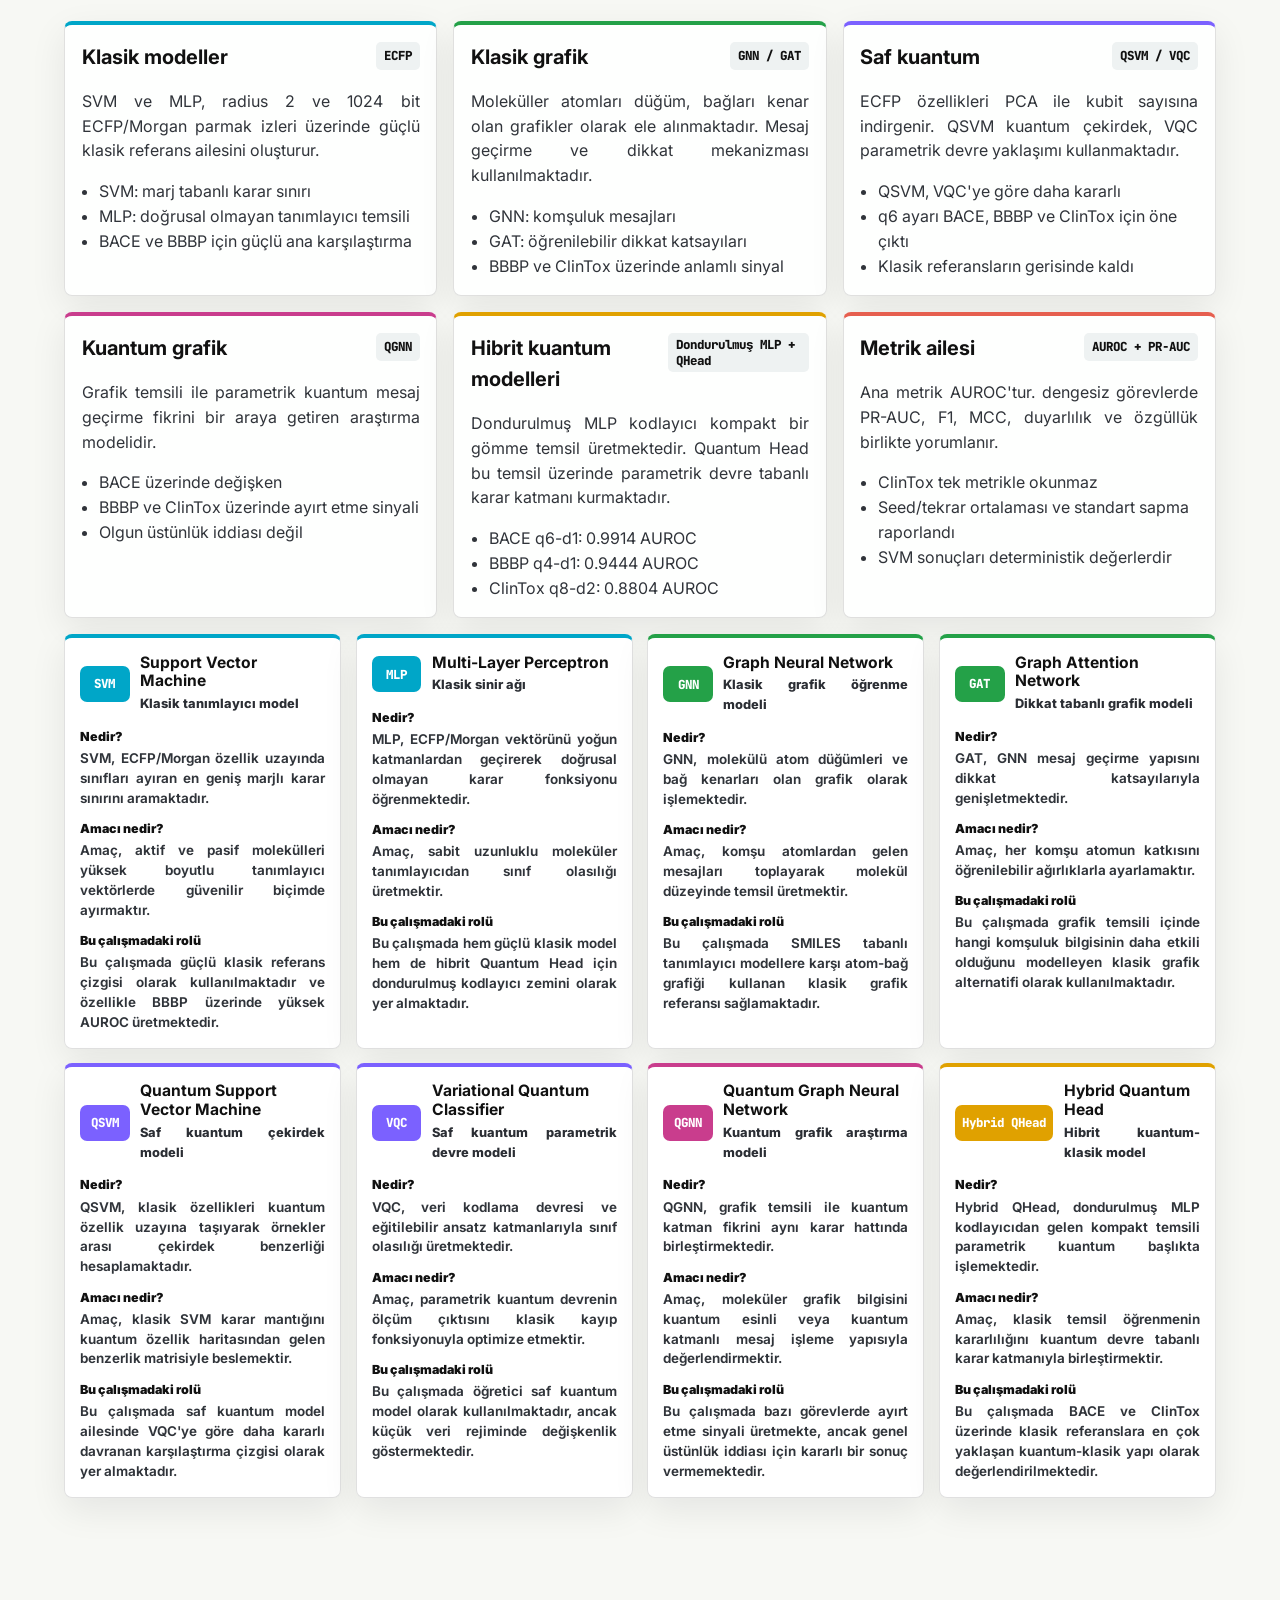
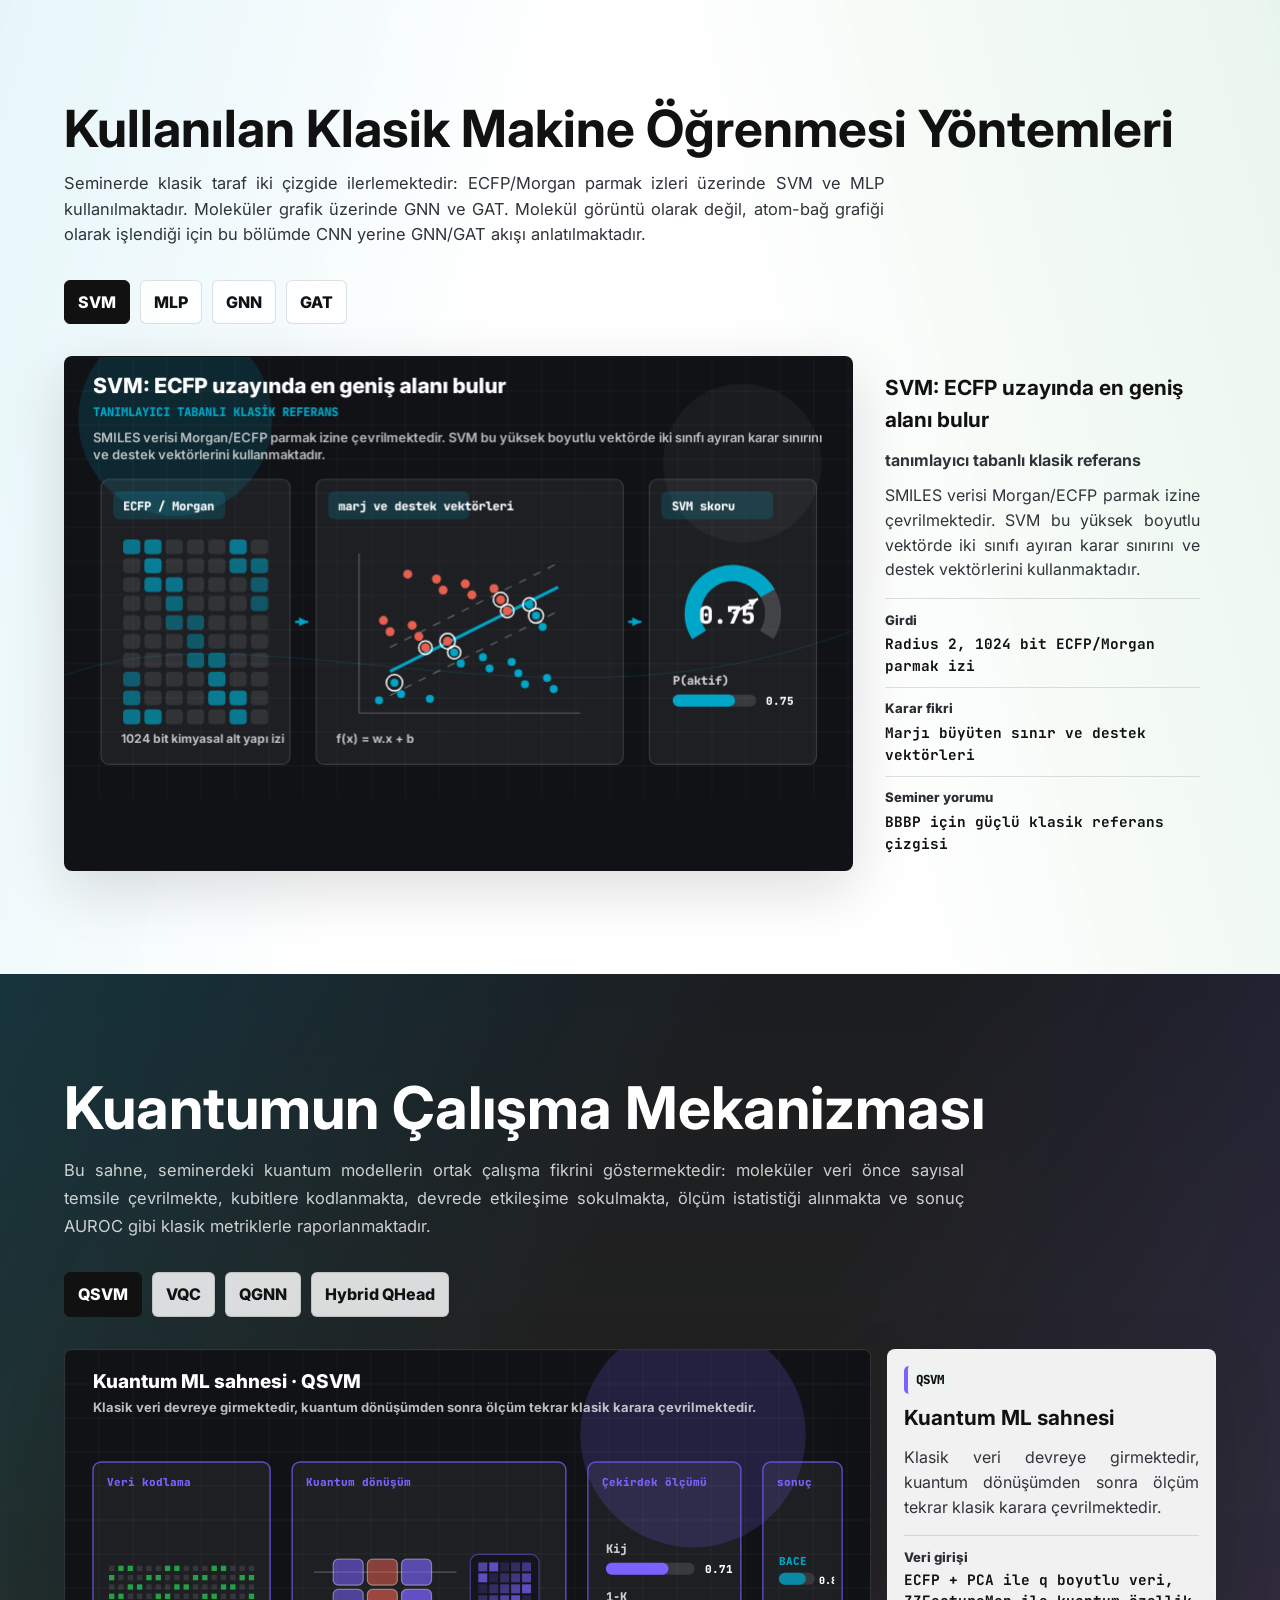
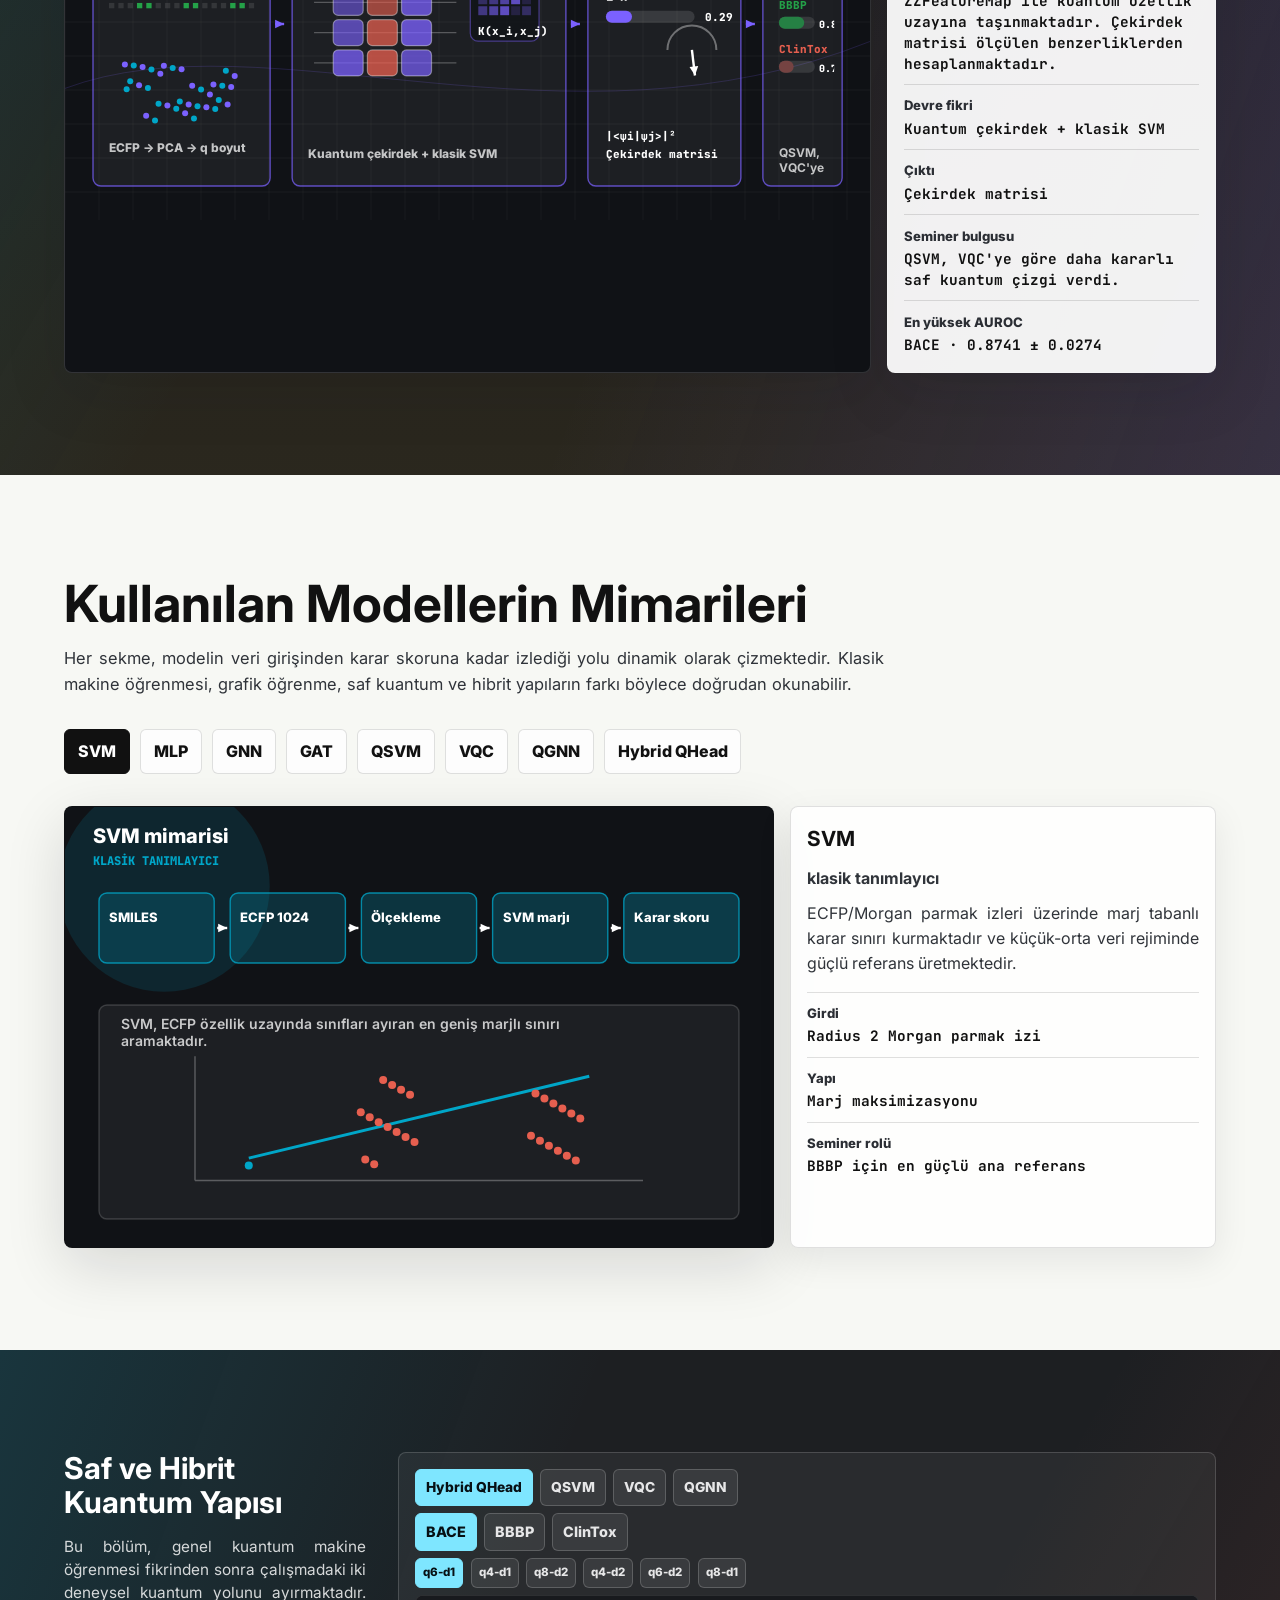
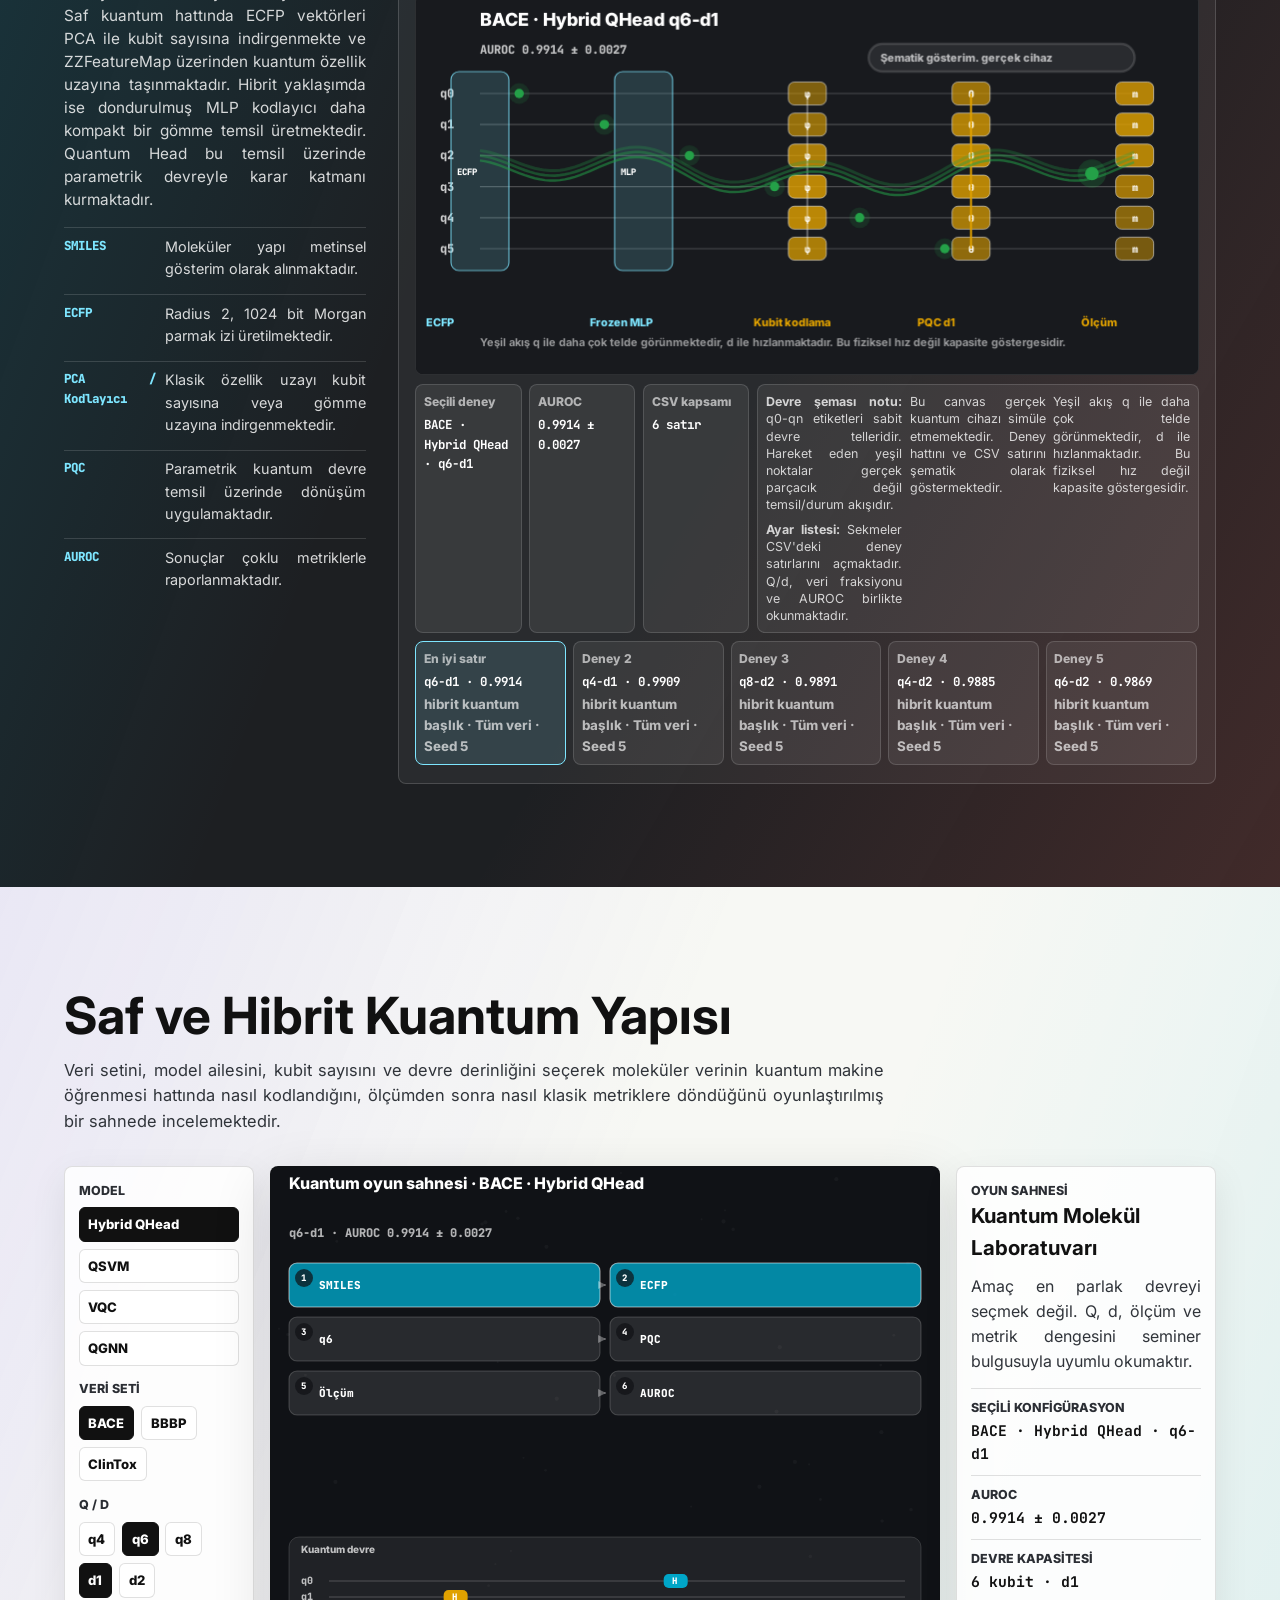
==== commit 92bc6d3c: "style: update stylesheet version and enhance quantum gates content and presentation" ====
--- a/frontend/index.html
+++ b/frontend/index.html
@@ -8,7 +8,7 @@
   <link rel="preconnect" href="https://fonts.googleapis.com">
   <link rel="preconnect" href="https://fonts.gstatic.com" crossorigin>
   <link href="https://fonts.googleapis.com/css2?family=Inter:wght@400;500;600;700;800&family=JetBrains+Mono:wght@500;700&display=swap" rel="stylesheet">
-  <link rel="stylesheet" href="styles.css?v=20260610-quantum-primer-fix-1">
+  <link rel="stylesheet" href="styles.css?v=20260610-quantum-gates-1">
 </head>
 <body>
   <canvas id="quantumField" aria-hidden="true"></canvas>
@@ -361,8 +361,8 @@
         <p class="section-kicker">Kuantum nedir?</p>
         <h2>Kuantum Yapısı</h2>
         <p>
-          Kuantum bilgisayarlar klasik bit yerine kubit durumları üzerinde işlem yapmaktadır.
-          ancak bu çalışmada gerçek kuantum donanımı kullanılmamıştır. QML modelleri klasik
+          Kuantum bilgisayarlar klasik bit yerine kubit durumları ve kuantum kapıları üzerinde işlem yapmaktadır.
+          Ancak bu çalışmada gerçek kuantum donanımı kullanılmamıştır. QML modelleri klasik
           veriyi kuantum devre simülasyonuna taşıyan araştırma modelleri olarak ele alınmaktadır.
         </p>
       </div>
@@ -374,7 +374,7 @@
           <h3>Kuantum bilgisayar burada ne anlama gelmektedir?</h3>
           <p>Bu seminerde kuantum tarafı fiziksel cihaz çalıştırma iddiası değildir. Klasik moleküler verinin kuantum özellik uzayı, parametrik devre veya hibrit kuantum başlık fikriyle nasıl temsil edildiğini inceleyen simülasyon tabanlı karşılaştırmadır.</p>
           <div class="concept-facts">
-            <div class="concept-fact"><span>Kuantum bilgisayar</span><strong>Kubit, kapı, dolanıklık ve ölçüm ilkeleriyle çalışan hesaplama modelidir.</strong></div>
+            <div class="concept-fact"><span>Kuantum bilgisayar</span><strong>Kubit, kapı türleri, dolanıklık ve ölçüm ilkeleriyle çalışan hesaplama modelidir.</strong></div>
             <div class="concept-fact"><span>QML modelleri</span><strong>QSVM, VQC, QGNN ve Hybrid QHead bu çalışmadaki kuantum ilişkili model aileleridir.</strong></div>
             <div class="concept-fact"><span>Simülasyon düzeyi</span><strong>Devreler klasik donanımda simülatör ile yürütülmektedir. Gerçek cihaz üstünlüğü iddiası kurulmamaktadır.</strong></div>
           </div>
@@ -928,6 +928,6 @@
     <span>BACE · BBBP · ClinTox · QSVM · VQC · QGNN · Hybrid QHead</span>
   </footer>
 
-  <script src="script.js?v=20260610-quantum-primer-fix-1"></script>
+  <script src="script.js?v=20260610-quantum-gates-1"></script>
 </body>
 </html>
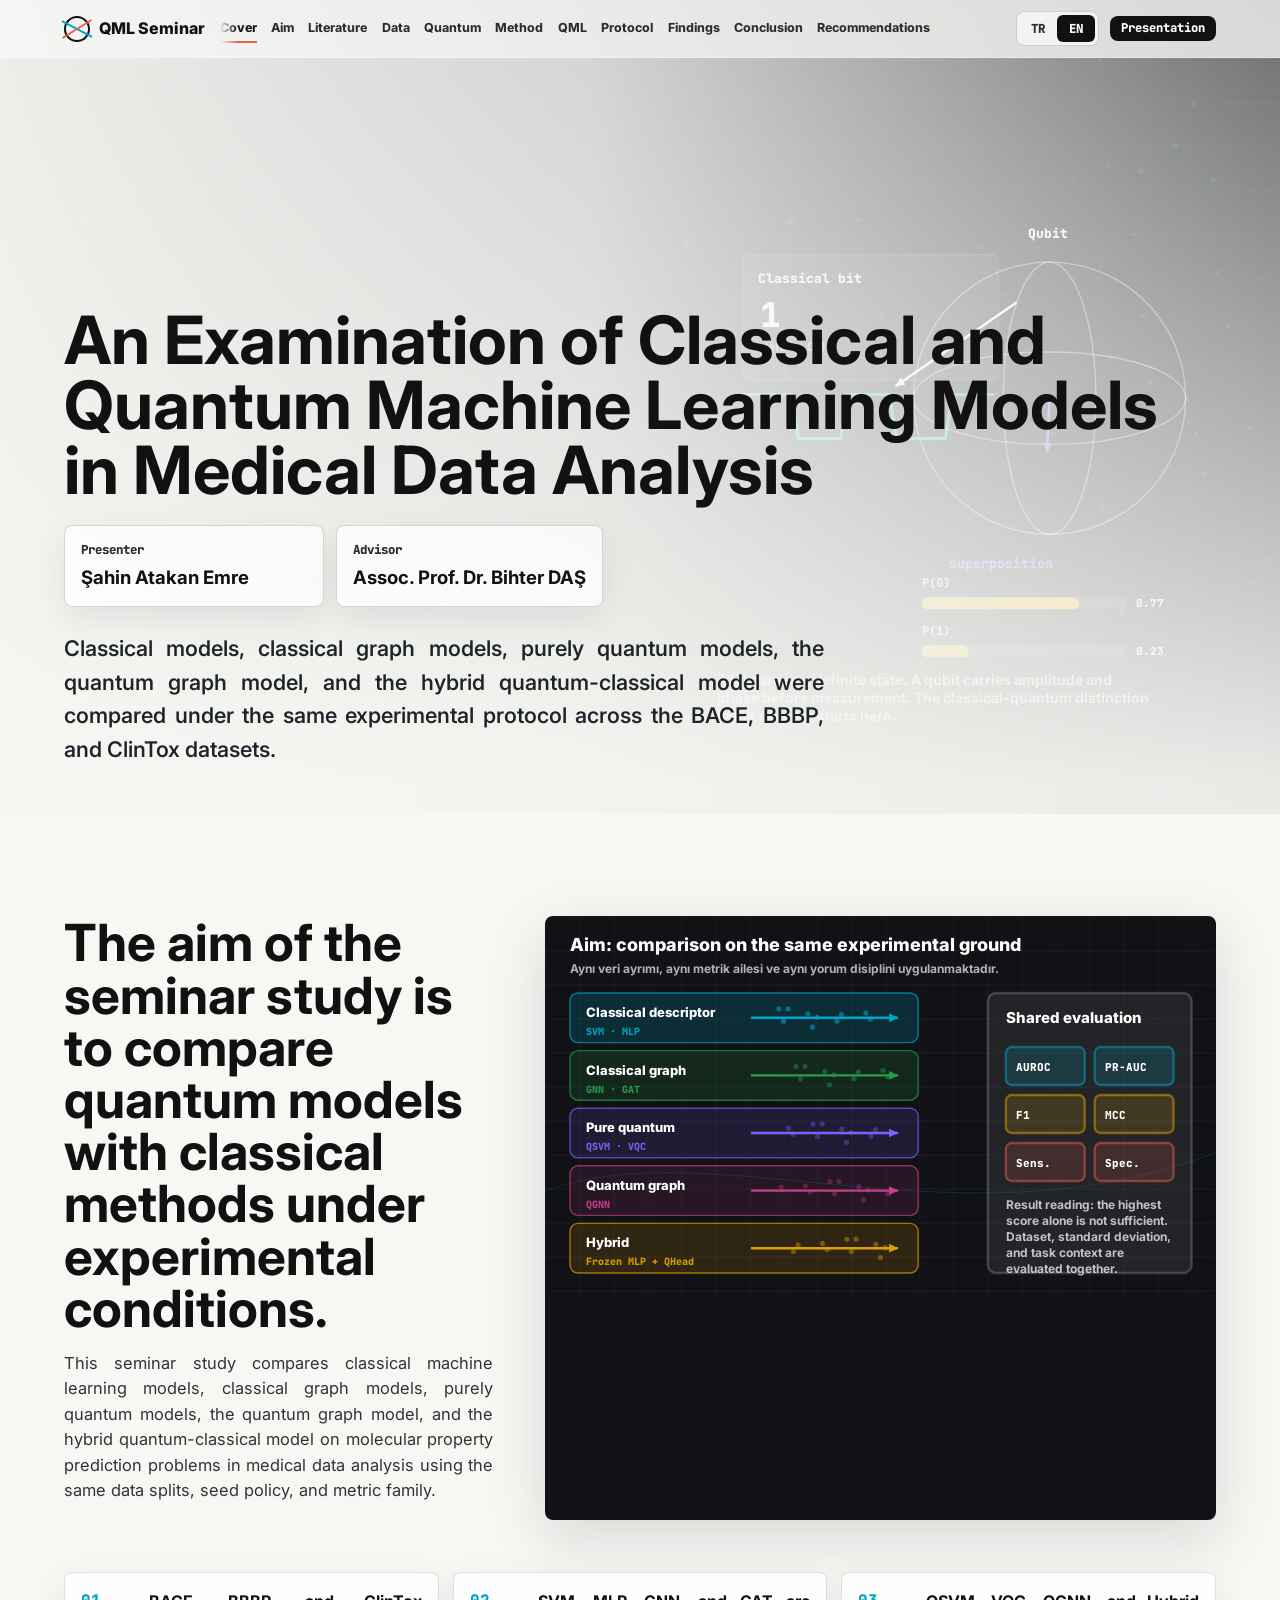
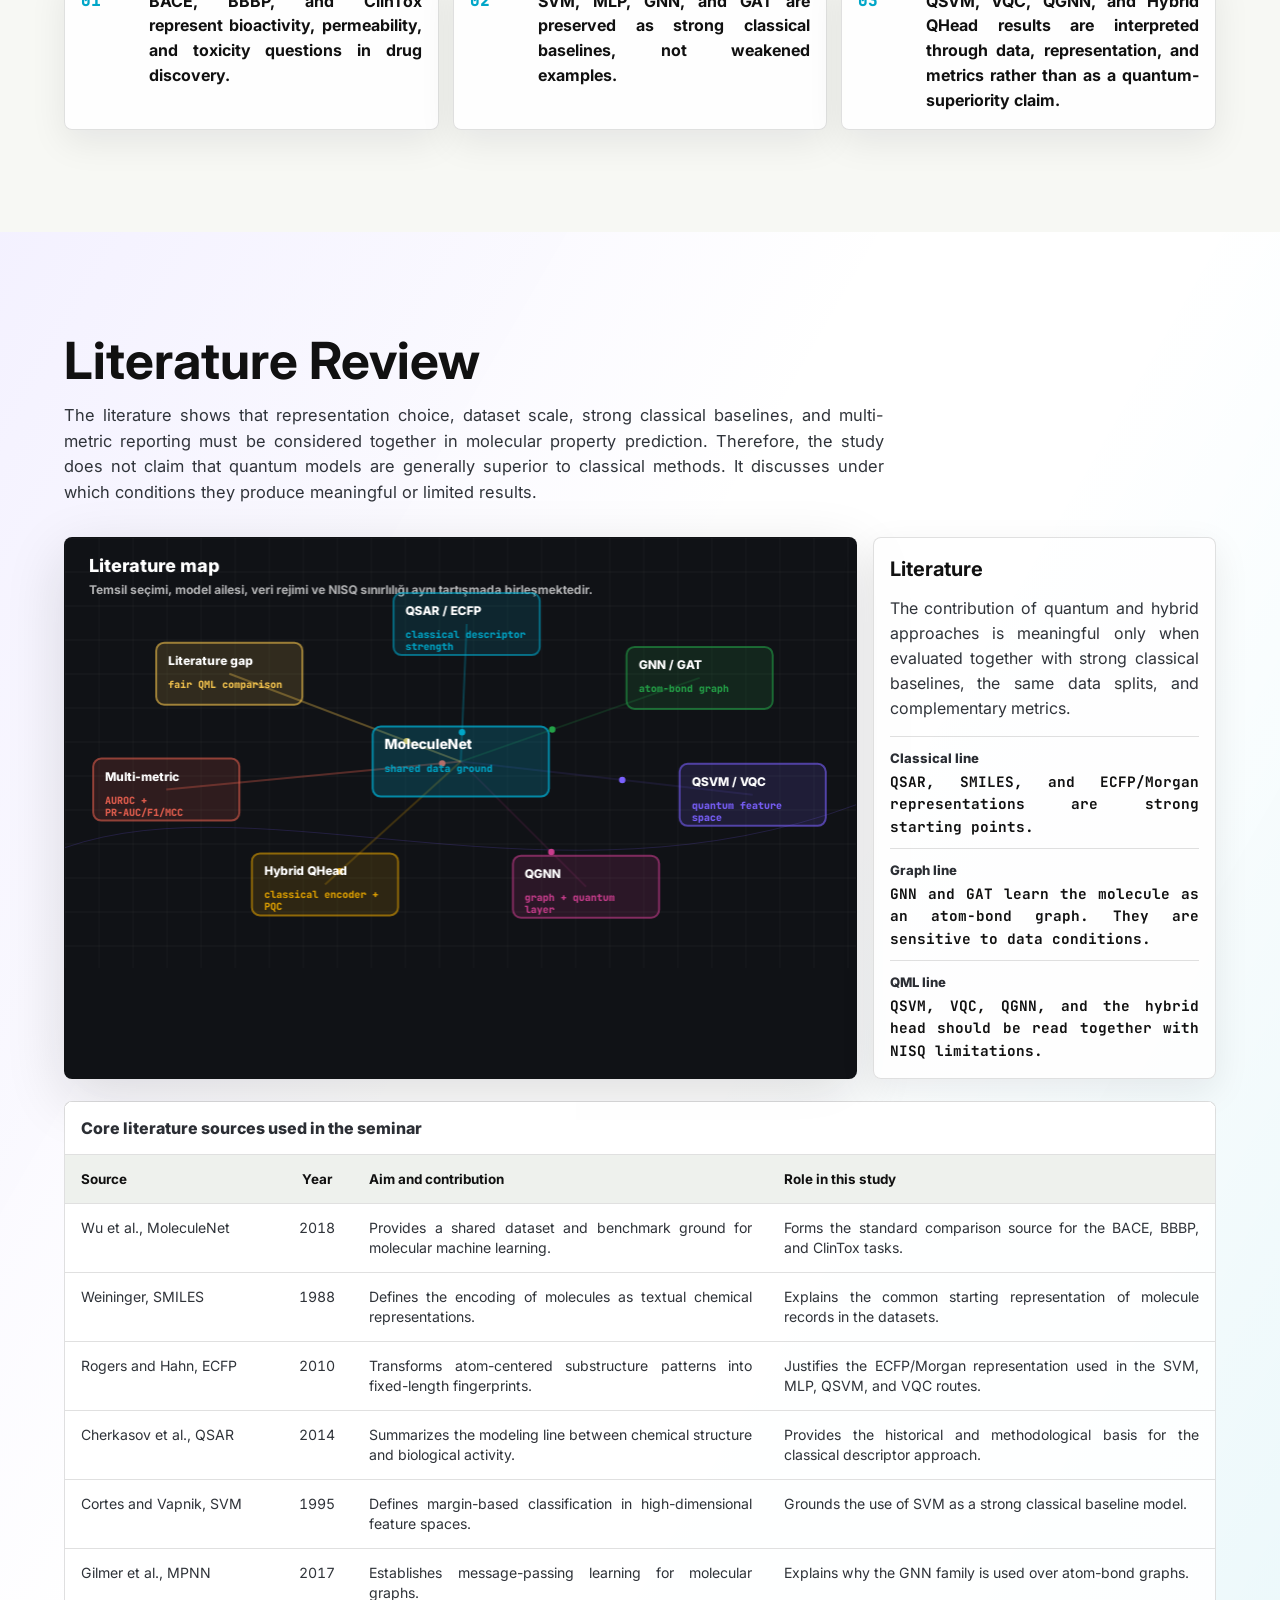
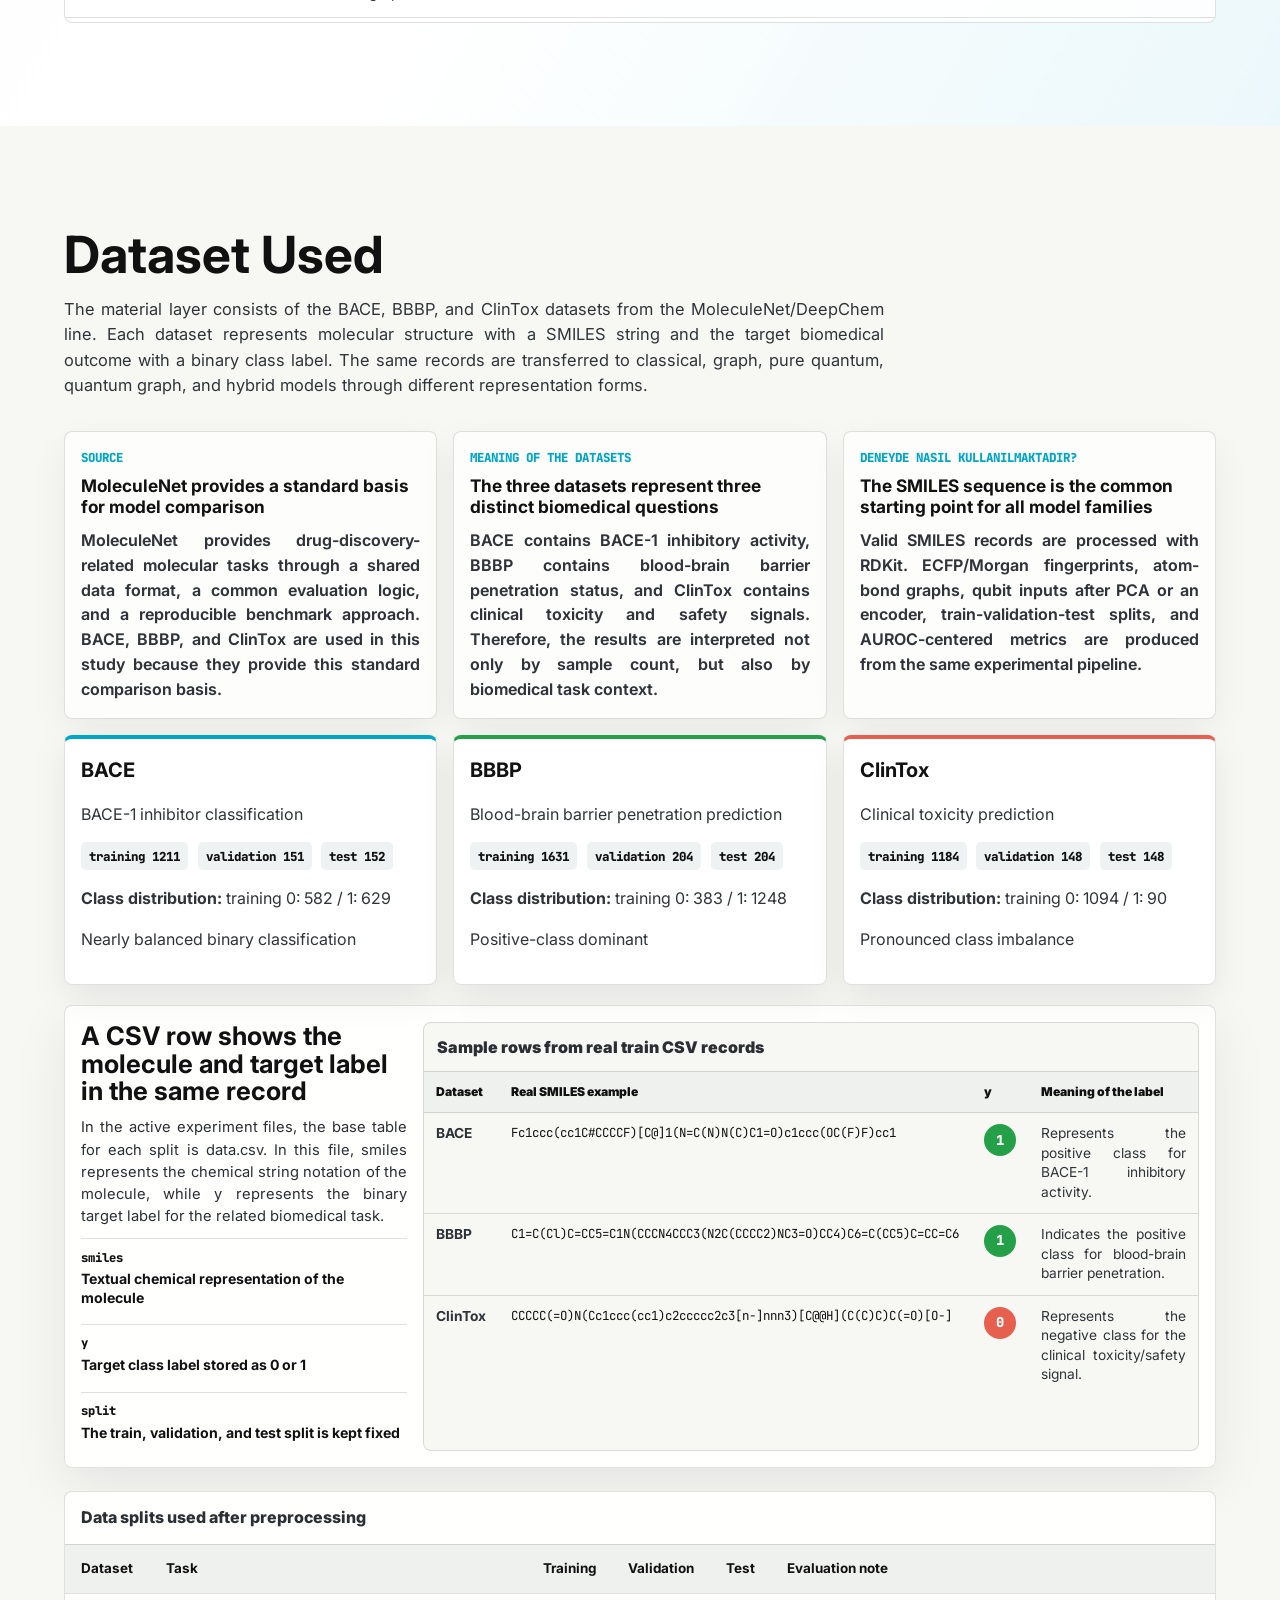
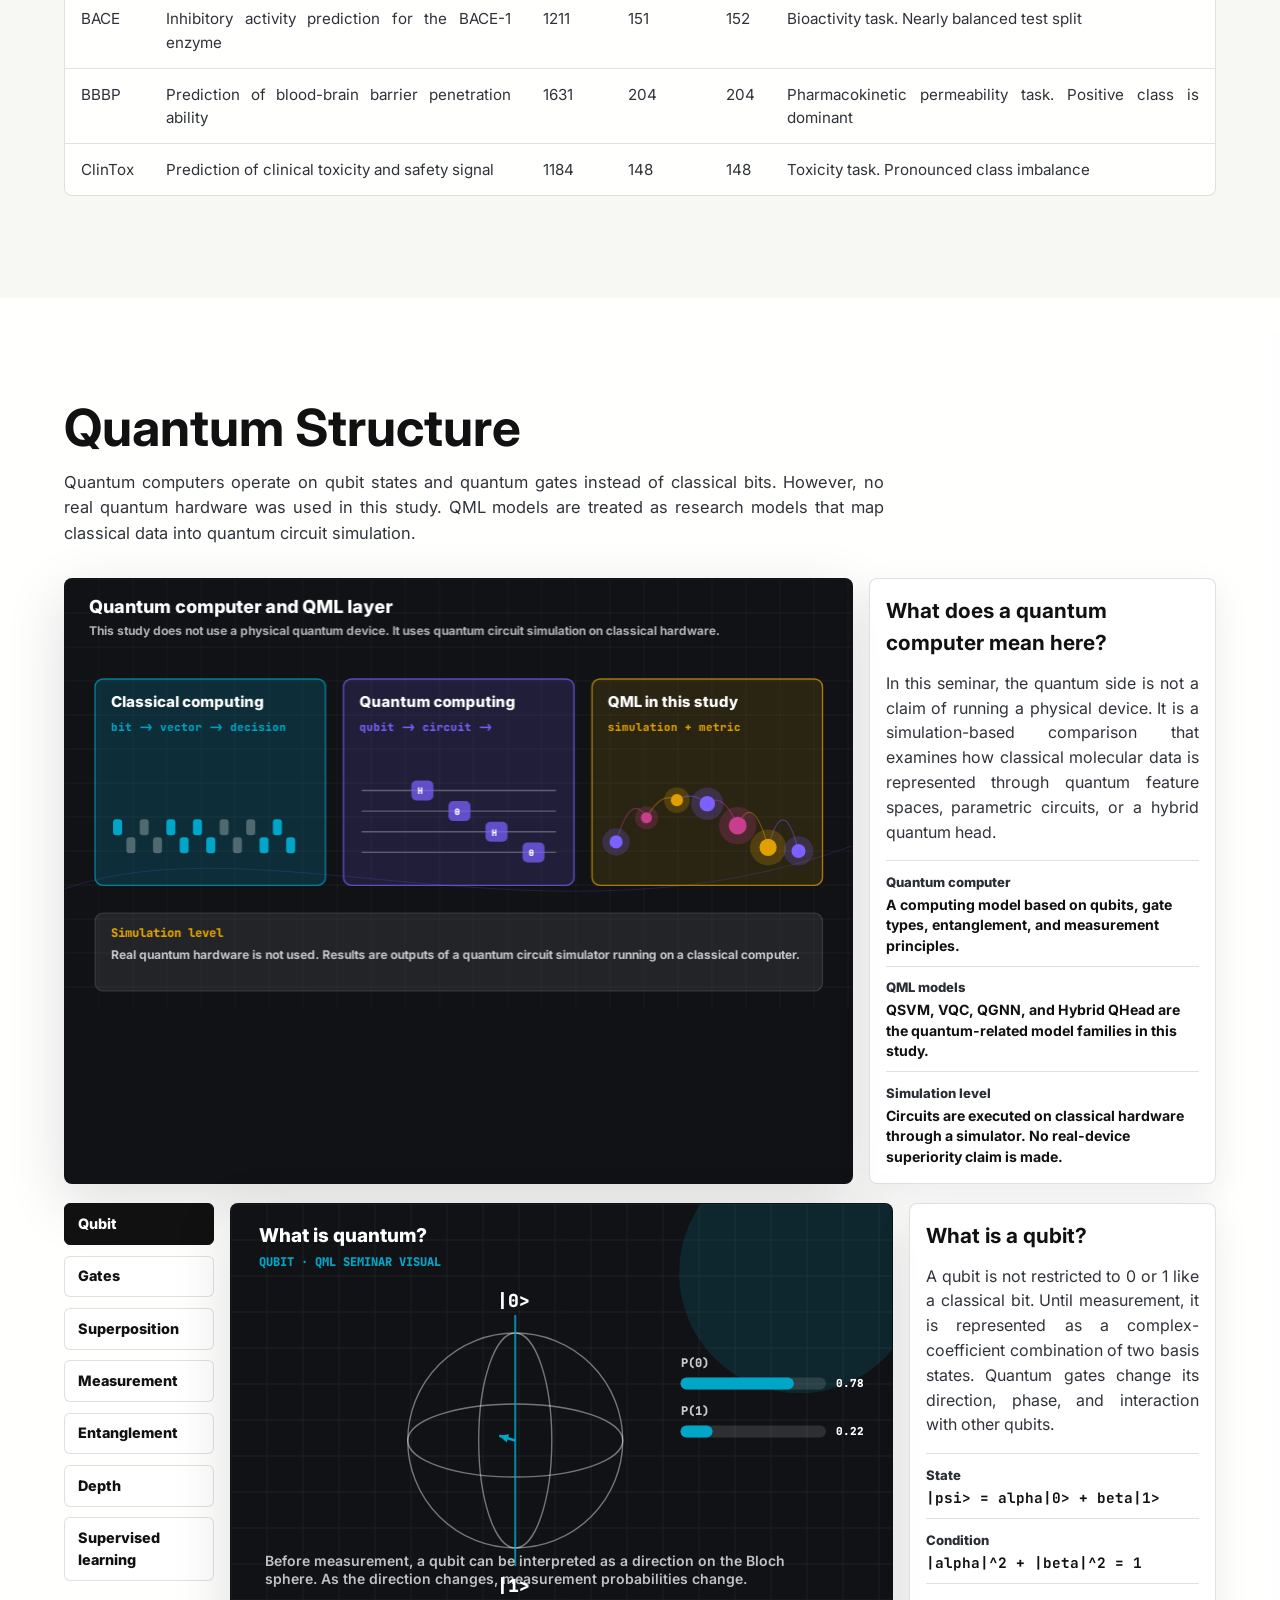
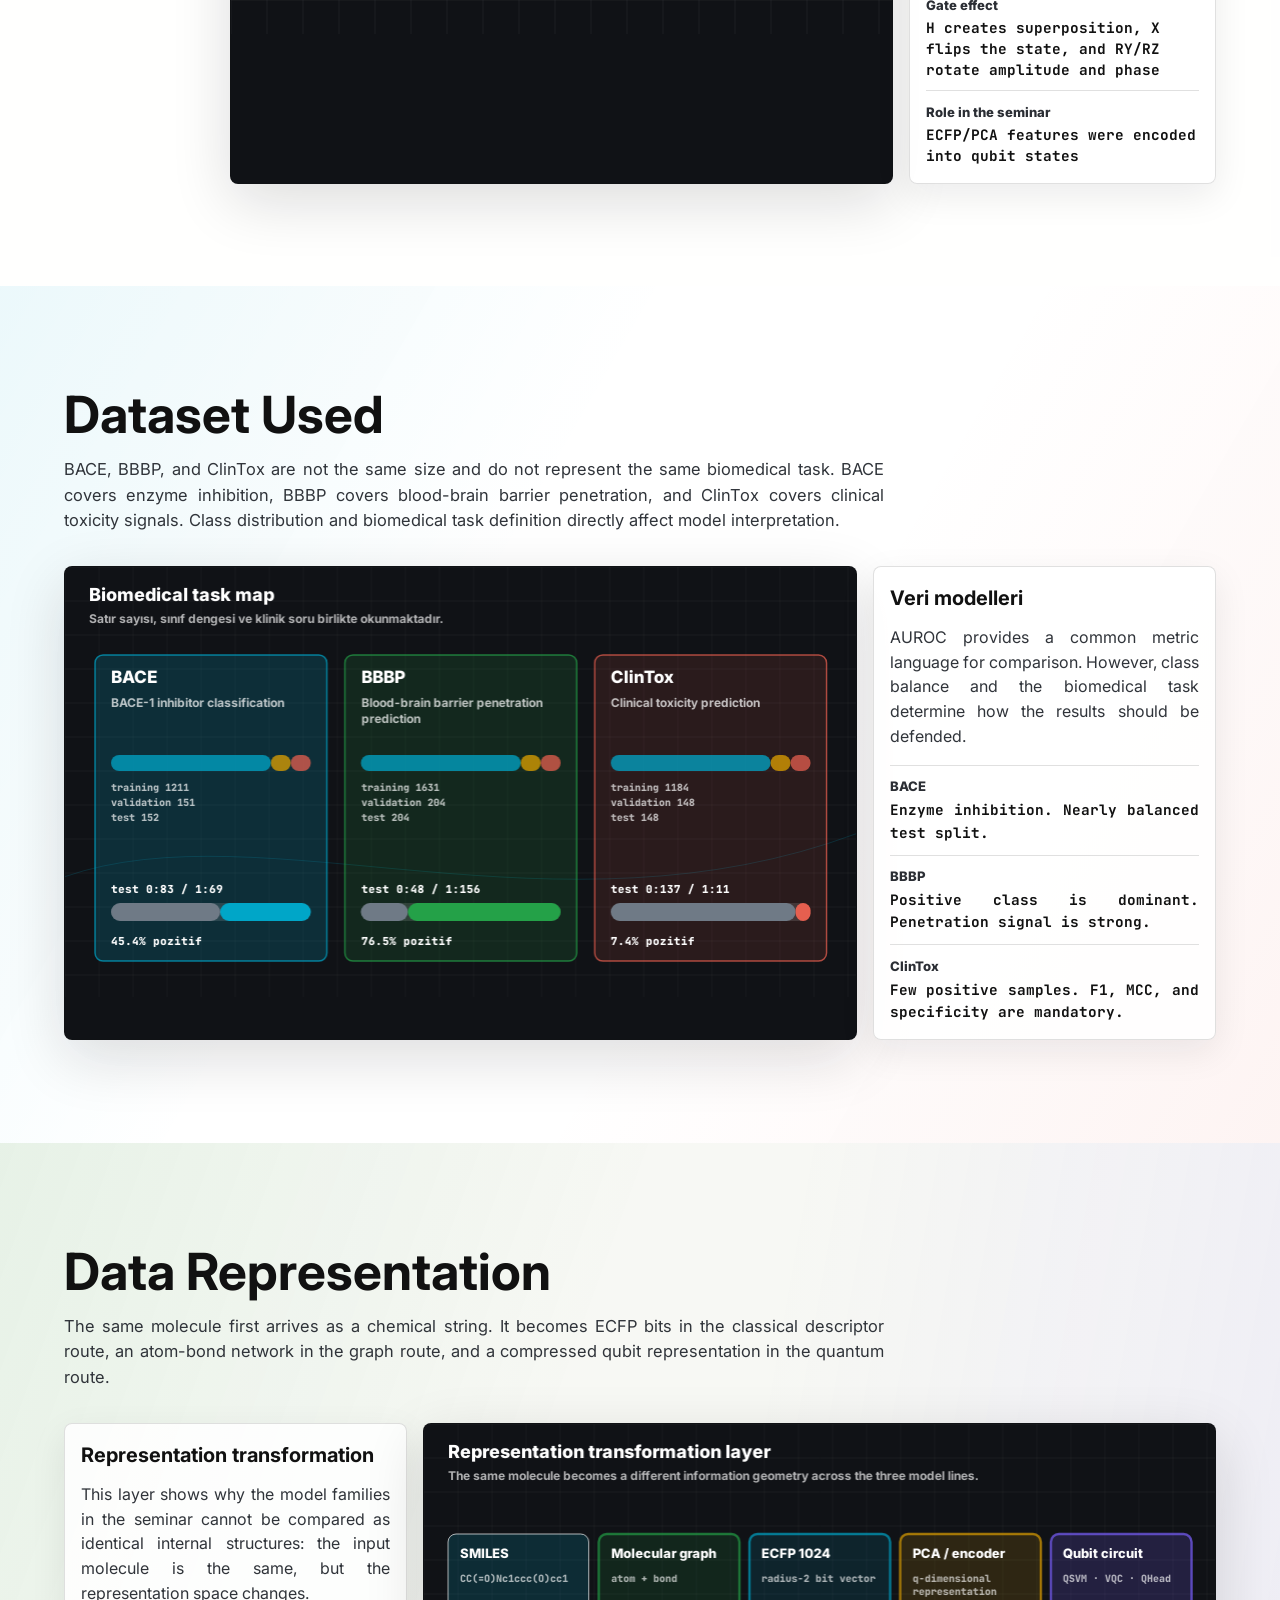
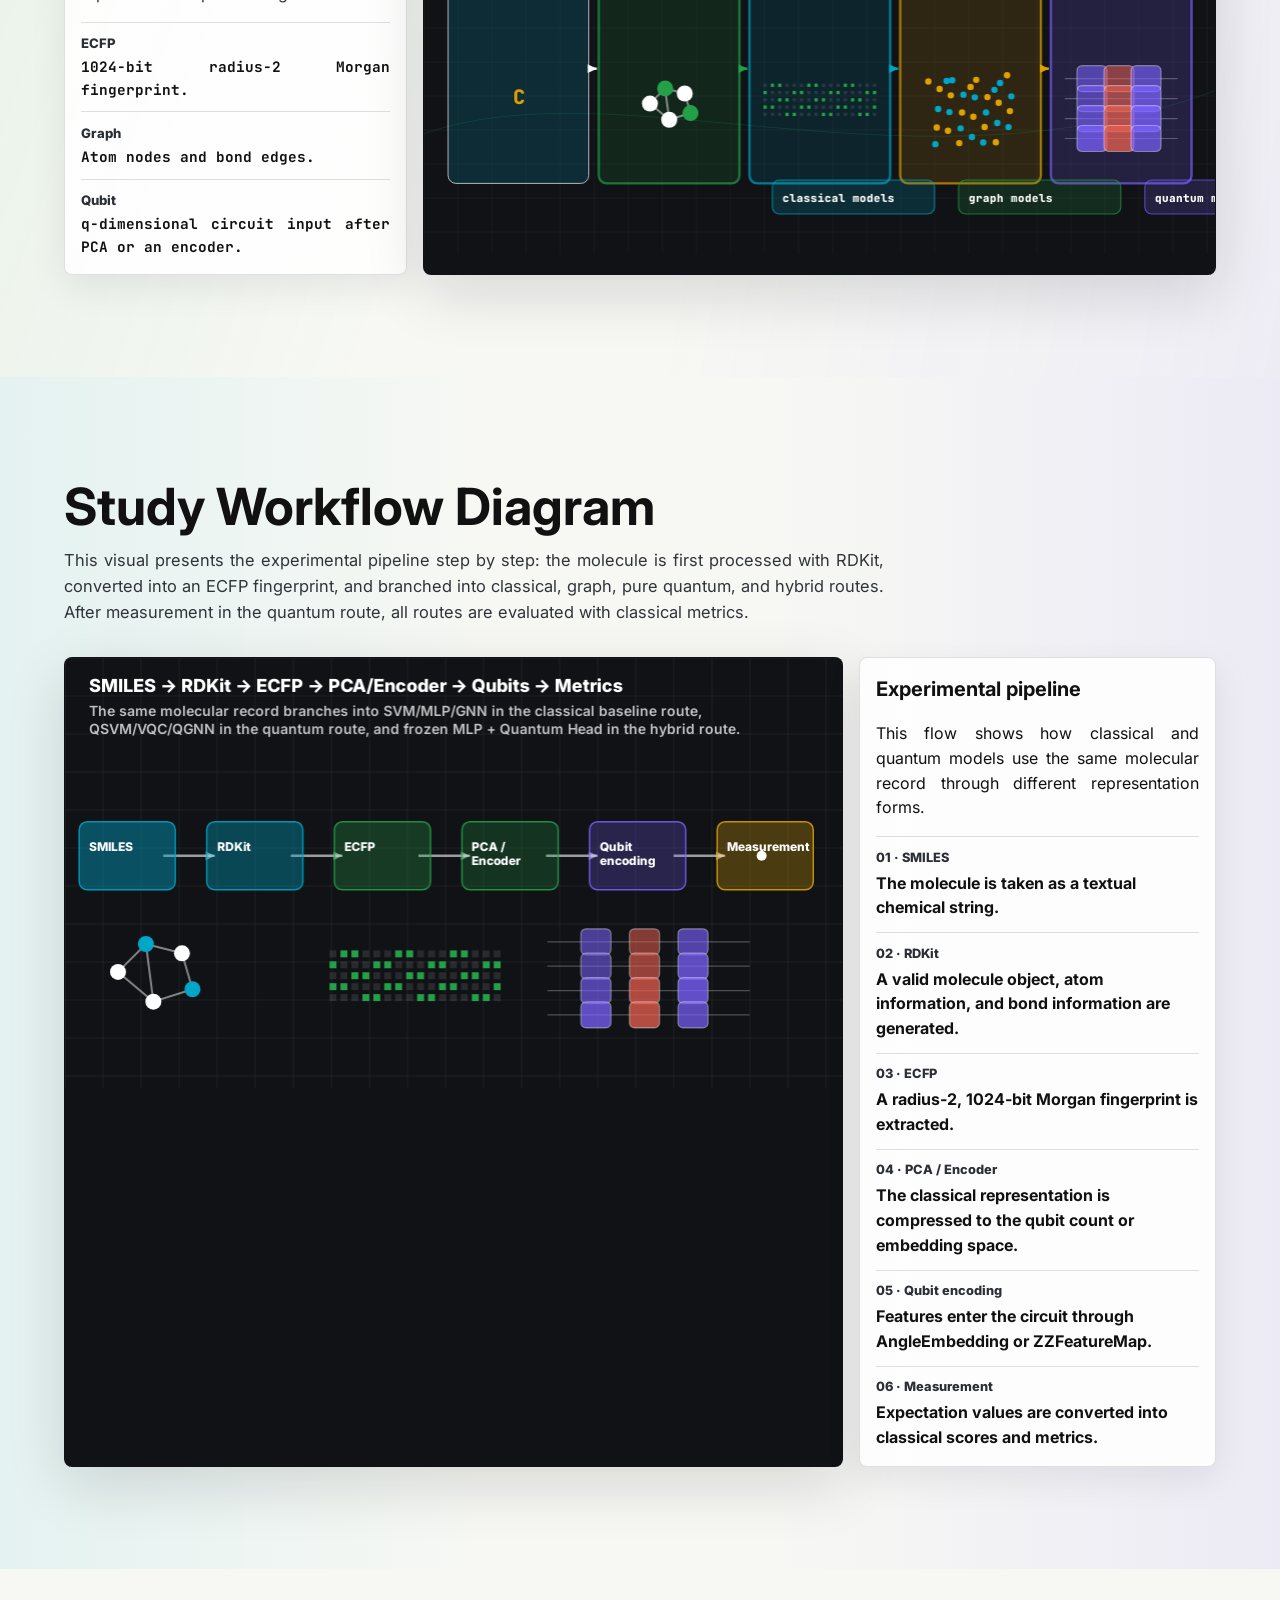
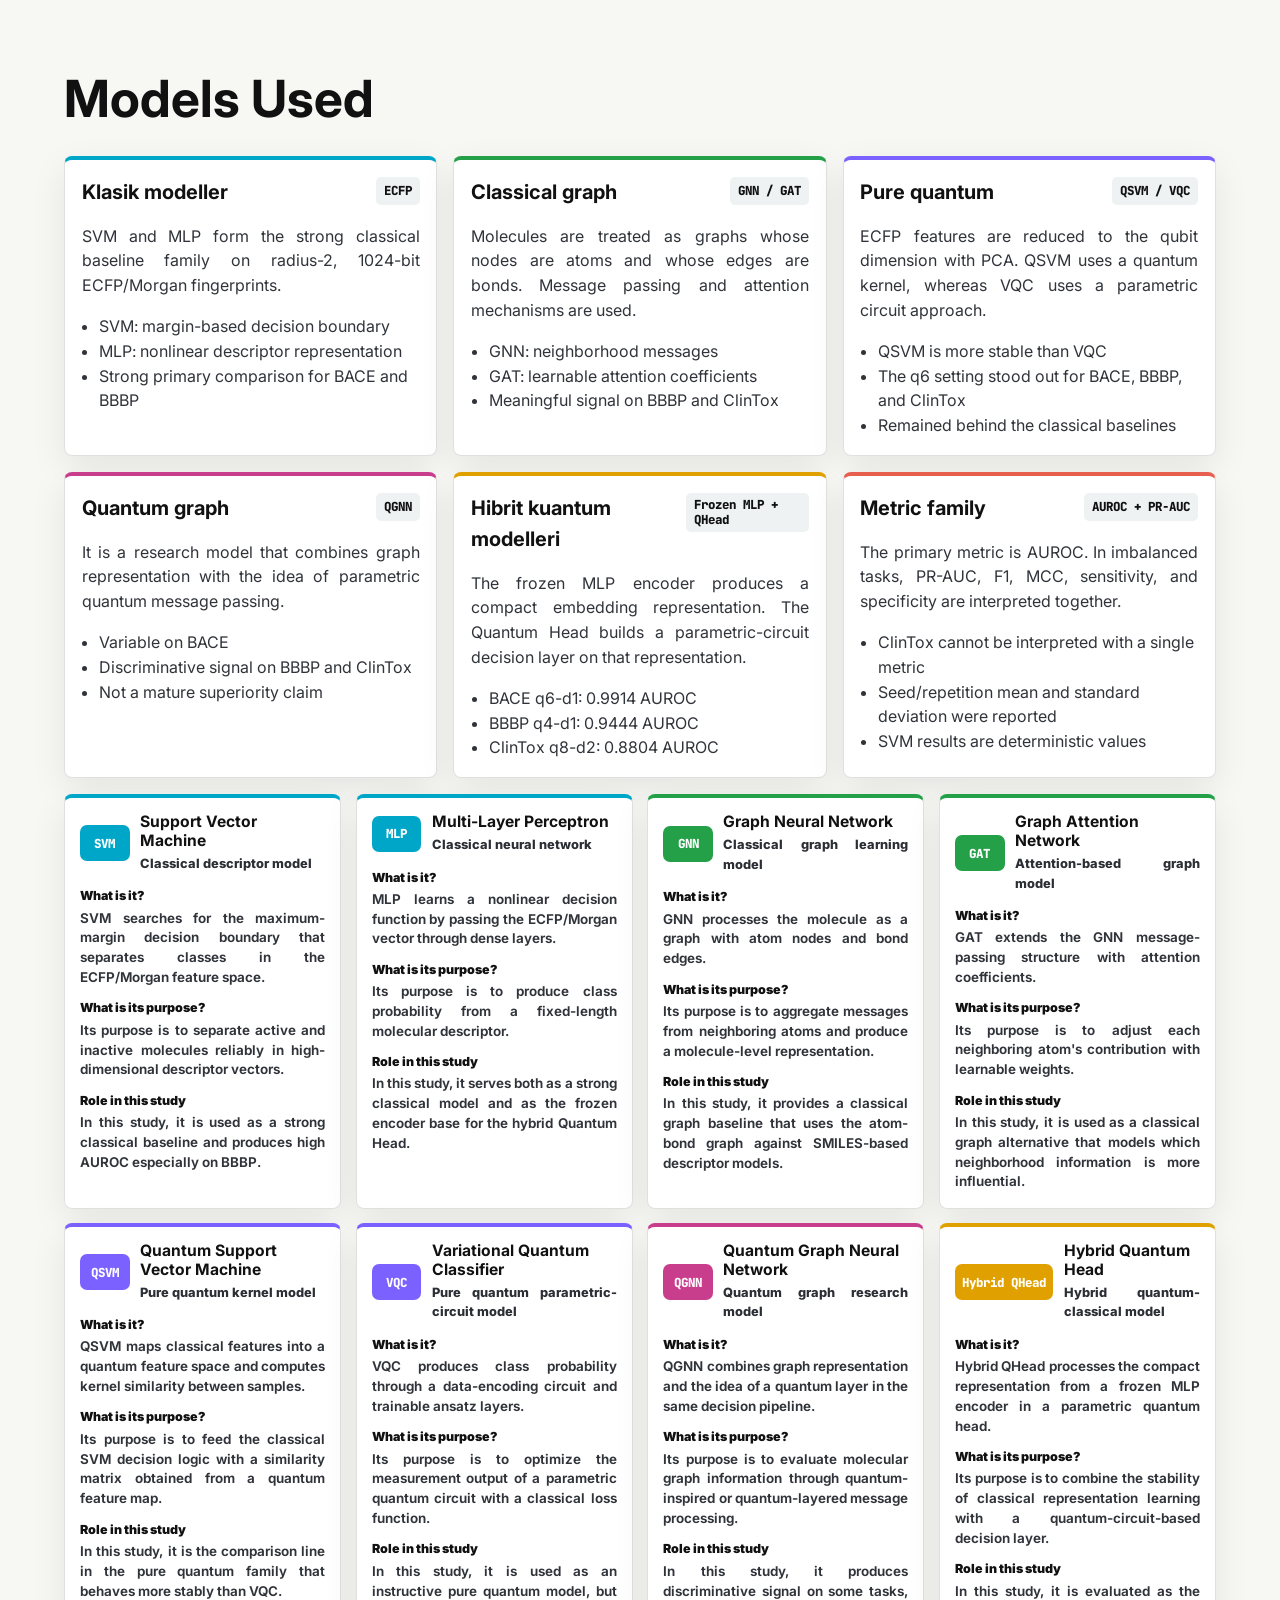
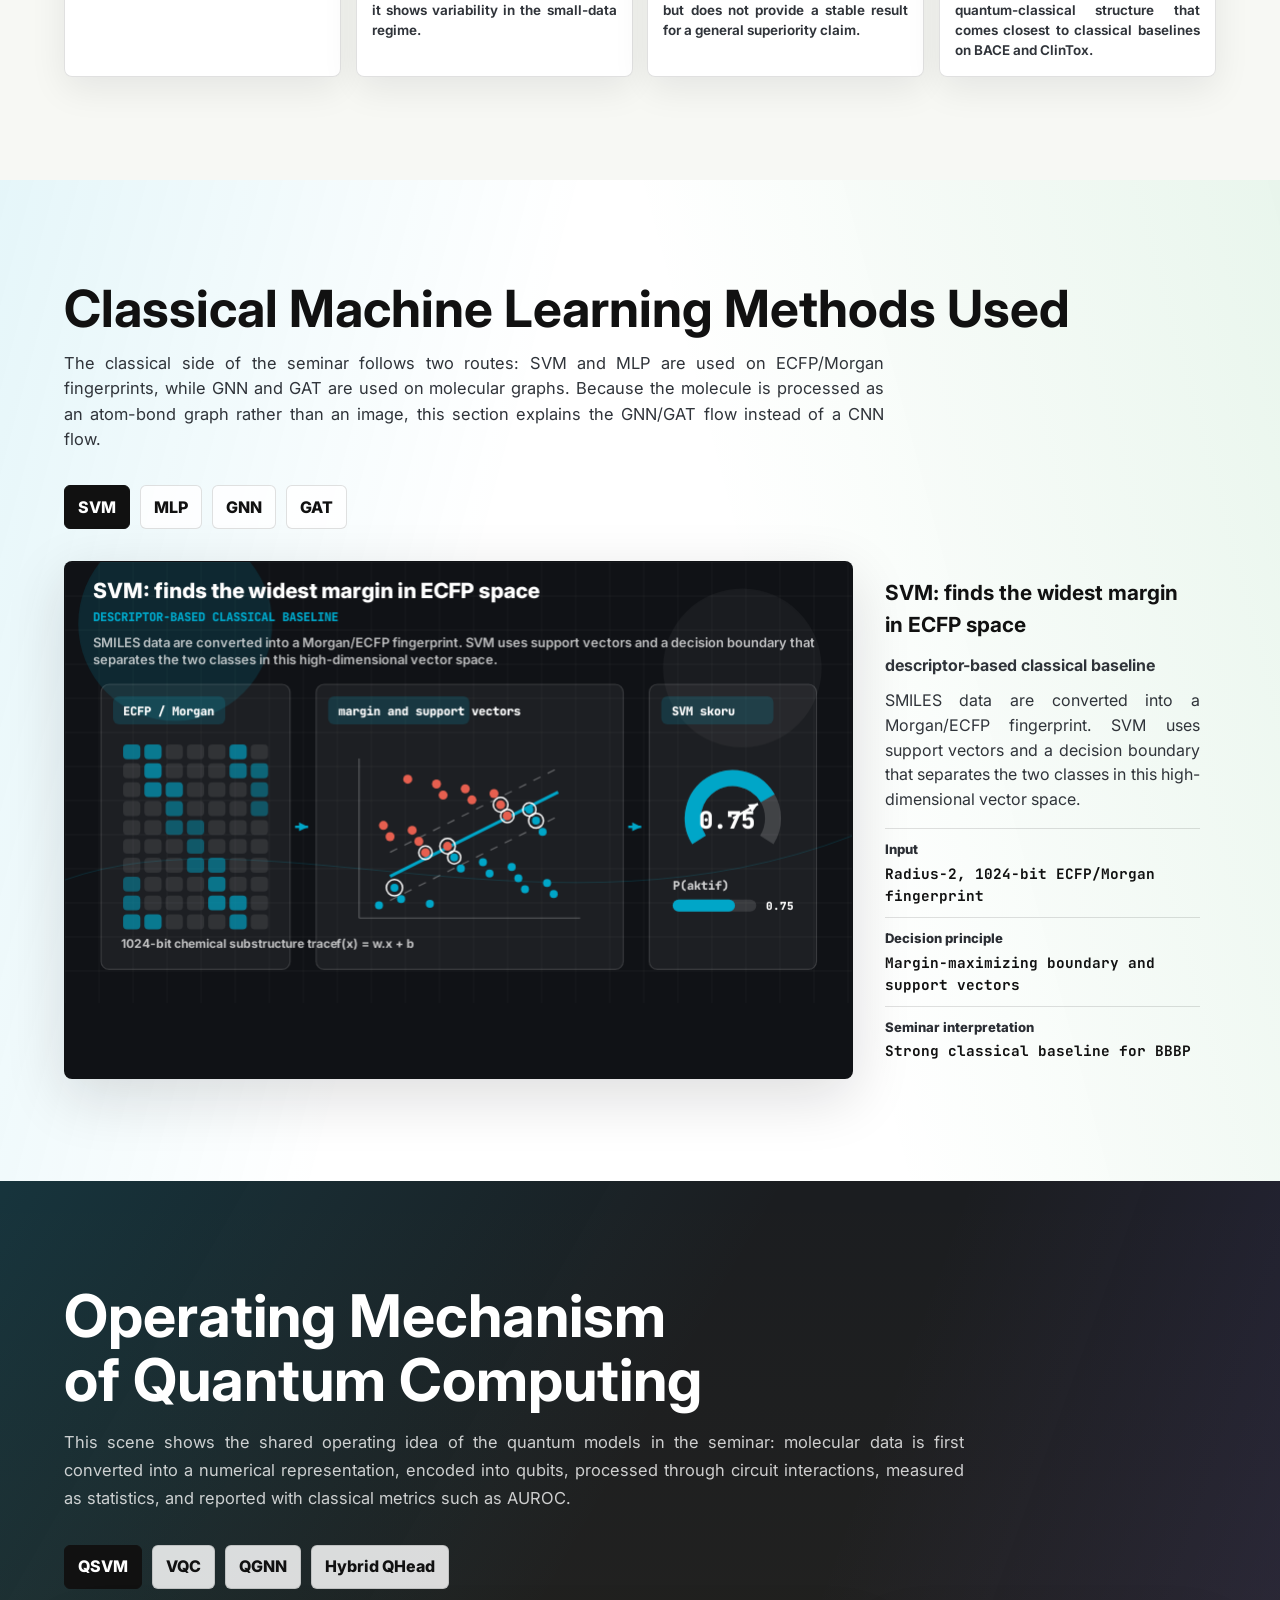
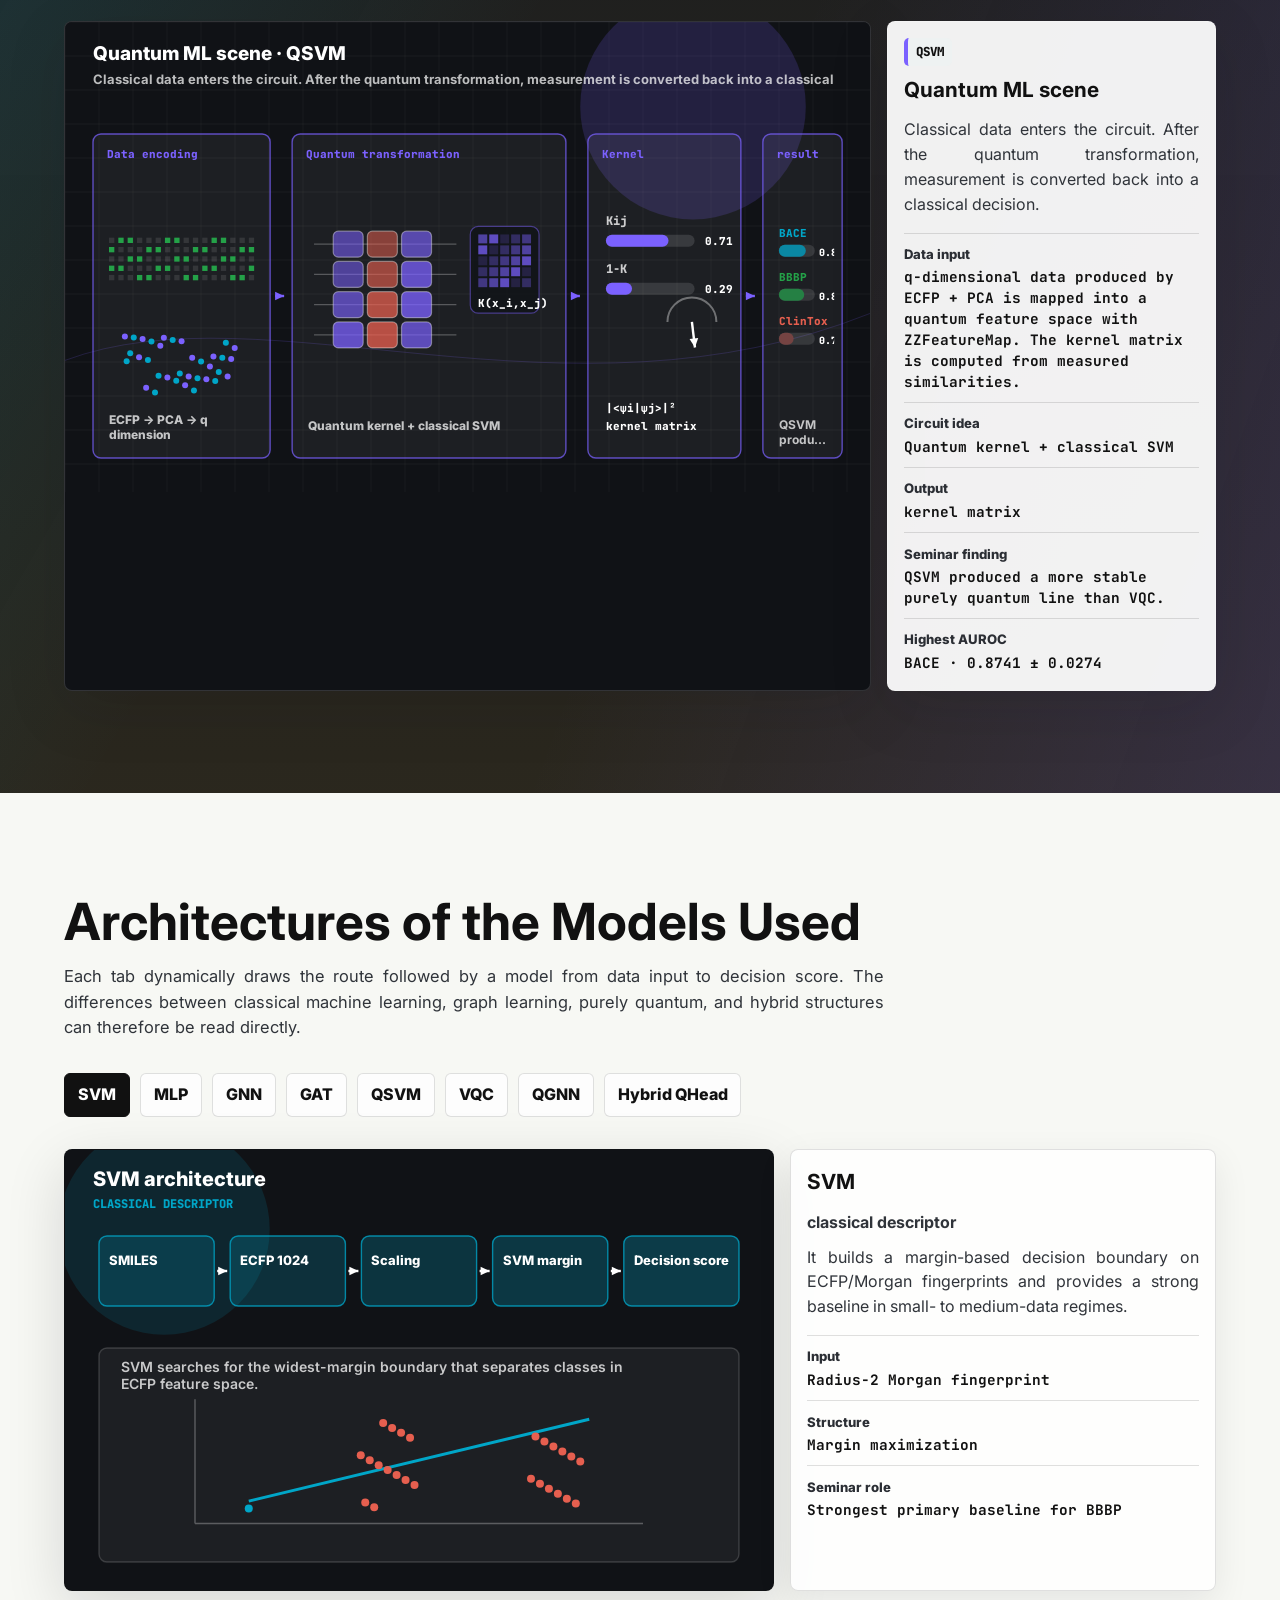
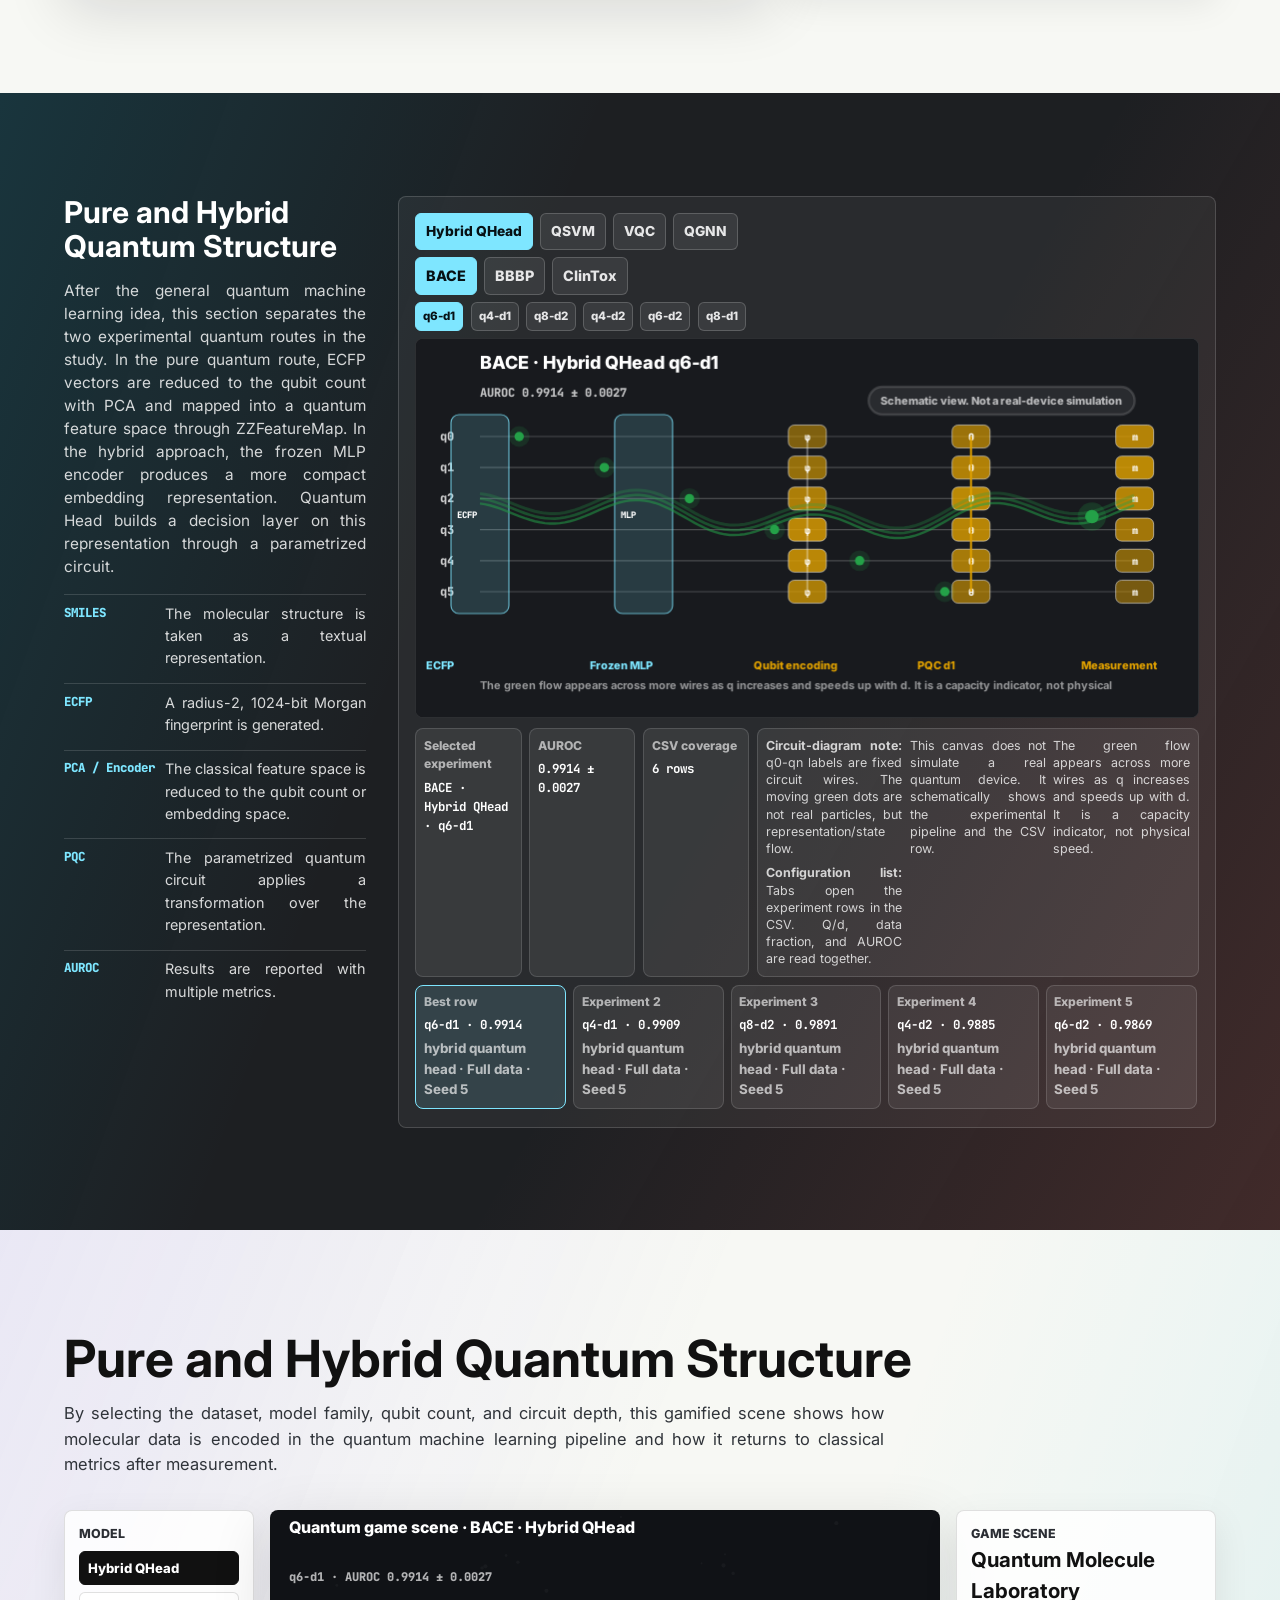
==== commit ea21d777: "style: update language settings and improve seminar page content for clarity and consistency" ====
--- a/frontend/index.html
+++ b/frontend/index.html
@@ -1,14 +1,14 @@
 <!doctype html>
-<html lang="tr">
+<html lang="en">
 <head>
   <meta charset="utf-8">
   <meta name="viewport" content="width=device-width, initial-scale=1">
-  <meta name="description" content="Medikal veri analizinde klasik ve kuantum makine öğrenmesi modellerinin moleküler özellik tahmini üzerindeki karşılaştırmalı seminer anlatımı.">
-  <title>Medikal Veri Analizinde Klasik ve Kuantum Makine Öğrenmesi Modellerinin İncelenmesi</title>
+  <meta name="description" content="Interactive seminar page comparing classical and quantum machine learning models for molecular property prediction in medical data analysis.">
+  <title>Classical and Quantum Machine Learning Models for Medical Data Analysis</title>
   <link rel="preconnect" href="https://fonts.googleapis.com">
   <link rel="preconnect" href="https://fonts.gstatic.com" crossorigin>
   <link href="https://fonts.googleapis.com/css2?family=Inter:wght@400;500;600;700;800&family=JetBrains+Mono:wght@500;700&display=swap" rel="stylesheet">
-  <link rel="stylesheet" href="styles.css?v=20260610-quantum-gates-1">
+  <link rel="stylesheet" href="styles.css?v=20260610-default-en-3">
 </head>
 <body>
   <canvas id="quantumField" aria-hidden="true"></canvas>
@@ -33,8 +33,8 @@
         <a href="#oneriler">Öneriler</a>
       </nav>
       <div class="language-switcher" aria-label="Dil seçimi">
-        <button class="language-button" type="button" data-lang="tr" aria-pressed="true">TR</button>
-        <button class="language-button" type="button" data-lang="en" aria-pressed="false">EN</button>
+        <button class="language-button" type="button" data-lang="tr" aria-pressed="false">TR</button>
+        <button class="language-button" type="button" data-lang="en" aria-pressed="true">EN</button>
       </div>
       <a class="presentation-link" href="sunum.html" target="_blank" rel="noopener">Sunum</a>
     </div>
@@ -928,6 +928,6 @@
     <span>BACE · BBBP · ClinTox · QSVM · VQC · QGNN · Hybrid QHead</span>
   </footer>
 
-  <script src="script.js?v=20260610-quantum-gates-1"></script>
+  <script src="script.js?v=20260610-default-en-3"></script>
 </body>
 </html>
